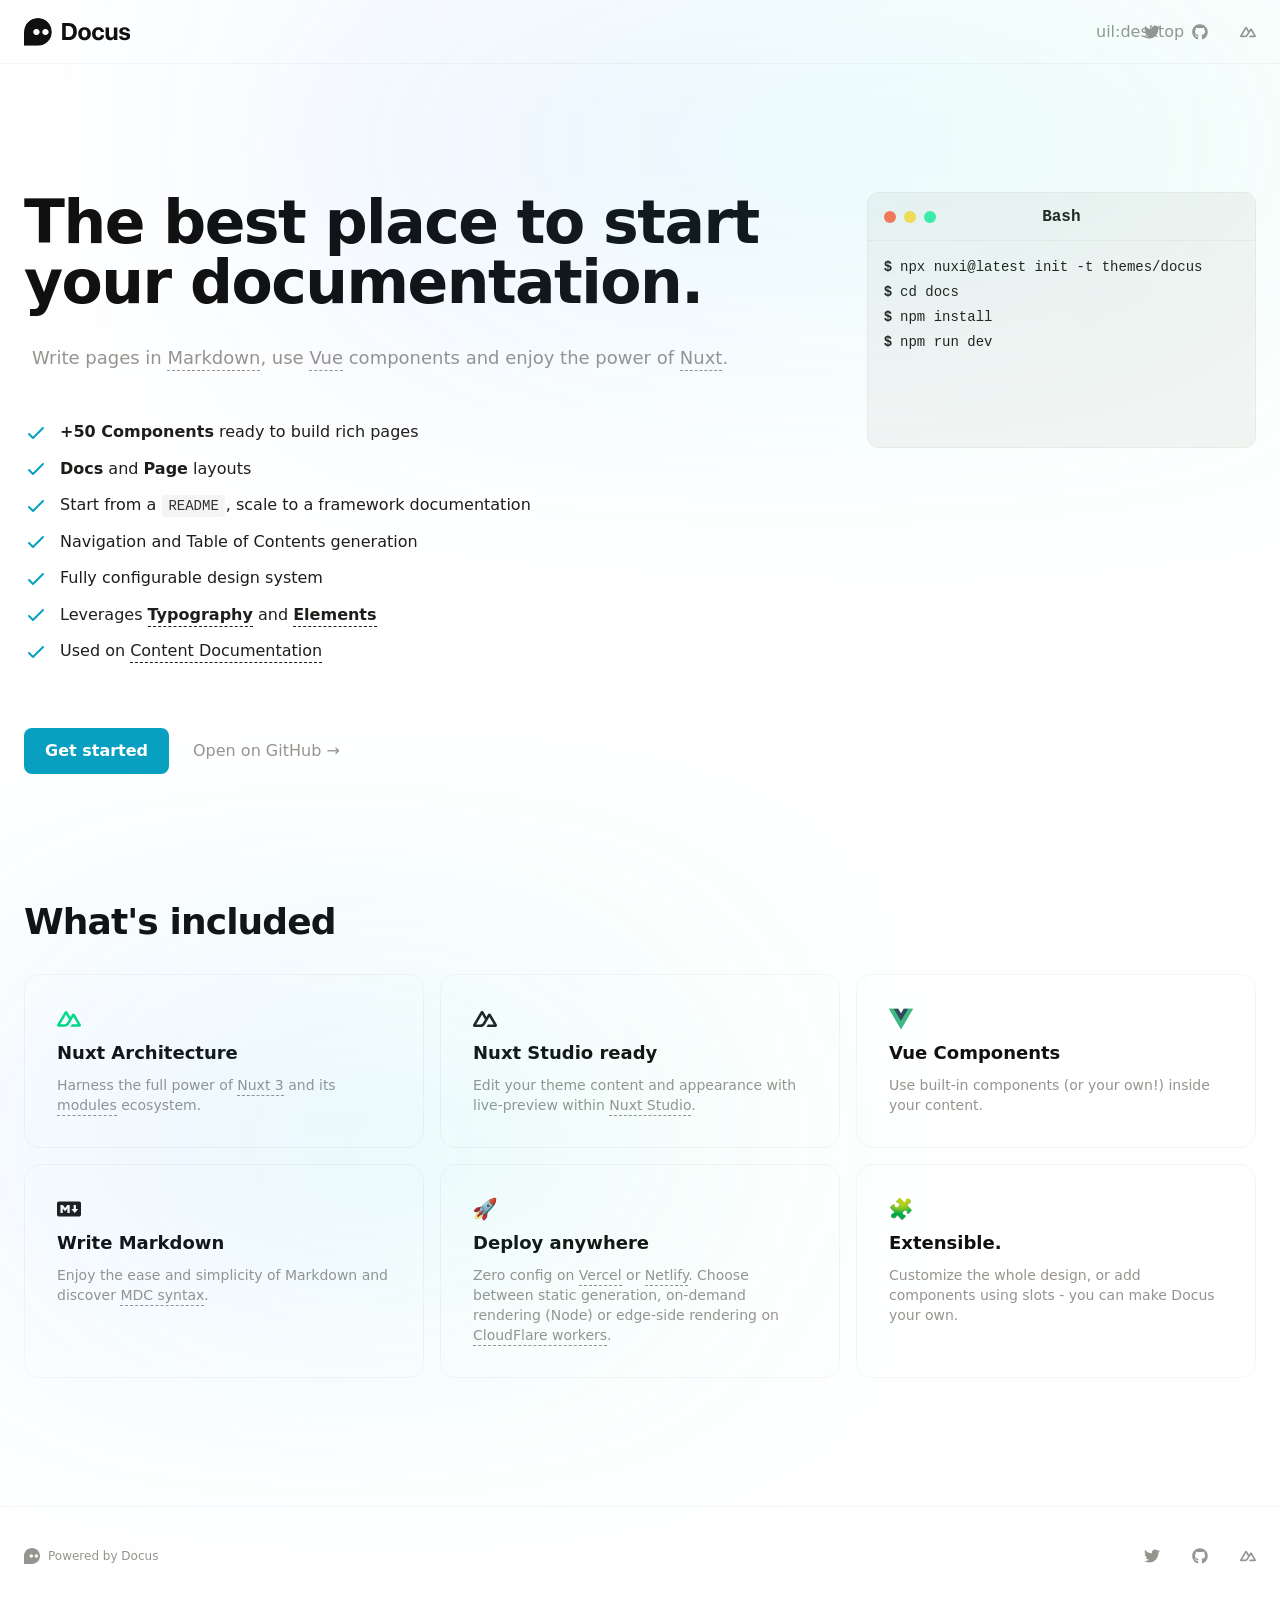
==== index.html @ dee1733e "Deploying to gh-pages from @ tufinhon/nuxt-studio-docus@5e6394d1edc63d21777117f0c8c06a2893f57e61 🚀" ====
<!DOCTYPE html>
<html lang="en">
<head><meta charset="utf-8">
<title>Home · Docus</title>
<meta name="viewport" content="width=device-width, initial-scale=1">
<meta name="twitter:card" content="summary_large_image">
<meta name="description" content="The best place to start your documentation.">
<meta property="og:description" content="The best place to start your documentation.">
<meta property="og:image" content="https://user-images.githubusercontent.com/904724/185365452-87b7ca7b-6030-4813-a2db-5e65c785bf88.png">
<meta property="og:title" content="Home"><link rel="modulepreload" as="script" crossorigin href="/_nuxt/entry.eebf6123.js"><link rel="preload" as="style" href="/_nuxt/entry.2c69e5f7.css"><link rel="modulepreload" as="script" crossorigin href="/_nuxt/document-driven.07b8cab5.js"><link rel="modulepreload" as="script" crossorigin href="/_nuxt/DocumentDrivenEmpty.e1d1e39d.js"><link rel="modulepreload" as="script" crossorigin href="/_nuxt/ContentRenderer.a8854f2f.js"><link rel="modulepreload" as="script" crossorigin href="/_nuxt/ContentRendererMarkdown.45808987.js"><link rel="modulepreload" as="script" crossorigin href="/_nuxt/DocumentDrivenNotFound.54430a94.js"><link rel="preload" as="style" href="/_nuxt/DocumentDrivenNotFound.3b2b8c26.css"><link rel="modulepreload" as="script" crossorigin href="/_nuxt/ButtonLink.b9ae6260.js"><link rel="preload" as="style" href="/_nuxt/ButtonLink.f1bba381.css"><link rel="modulepreload" as="script" crossorigin href="/_nuxt/ContentSlot.a549e915.js"><link rel="modulepreload" as="script" crossorigin href="/_nuxt/IconDocus.ba9c278c.js"><link rel="modulepreload" as="script" crossorigin href="/_nuxt/page.2fafb5b4.js"><link rel="preload" as="style" href="/_nuxt/page.8aba30cd.css"><link rel="modulepreload" as="script" crossorigin href="/_nuxt/Ellipsis.e97b3f8f.js"><link rel="preload" as="style" href="/_nuxt/Ellipsis.ace1992a.css"><link rel="modulepreload" as="script" crossorigin href="/_nuxt/BlockHero.700a8ea9.js"><link rel="preload" as="style" href="/_nuxt/BlockHero.159952b0.css"><link rel="modulepreload" as="script" crossorigin href="/_nuxt/Terminal.f189aff8.js"><link rel="preload" as="style" href="/_nuxt/Terminal.8381714d.css"><link rel="modulepreload" as="script" crossorigin href="/_nuxt/index.fc93bd74.js"><link rel="modulepreload" as="script" crossorigin href="/_nuxt/VideoPlayer.fd8400c2.js"><link rel="preload" as="style" href="/_nuxt/VideoPlayer.f1611332.css"><link rel="modulepreload" as="script" crossorigin href="/_nuxt/NuxtImg.vue.853712c5.js"><link rel="modulepreload" as="script" crossorigin href="/_nuxt/ProseA.c6a0e0bd.js"><link rel="preload" as="style" href="/_nuxt/ProseA.baee409d.css"><link rel="modulepreload" as="script" crossorigin href="/_nuxt/List.246f6336.js"><link rel="preload" as="style" href="/_nuxt/List.ac643c40.css"><link rel="modulepreload" as="script" crossorigin href="/_nuxt/ProseStrong.5c97a5a8.js"><link rel="preload" as="style" href="/_nuxt/ProseStrong.b01d4b3b.css"><link rel="modulepreload" as="script" crossorigin href="/_nuxt/ProseCodeInline.2d84c321.js"><link rel="preload" as="style" href="/_nuxt/ProseCodeInline.873c7ac7.css"><link rel="modulepreload" as="script" crossorigin href="/_nuxt/CardGrid.7f3e7fae.js"><link rel="preload" as="style" href="/_nuxt/CardGrid.0dc99038.css"><link rel="modulepreload" as="script" crossorigin href="/_nuxt/Card.a90c82ab.js"><link rel="preload" as="style" href="/_nuxt/Card.6d4d1e95.css"><link rel="modulepreload" as="script" crossorigin href="/_nuxt/IconNuxtStudio.8e293426.js"><link rel="preload" as="style" href="/_nuxt/IconNuxtStudio.18603c63.css"><link rel="prefetch" as="style" href="/_nuxt/DocsPageLayout.14474a66.css"><link rel="prefetch" as="style" href="/_nuxt/DocsAside.3da749df.css"><link rel="prefetch" as="style" href="/_nuxt/Alert.dcca94b5.css"><link rel="prefetch" as="style" href="/_nuxt/DocsPageBottom.d9748ddb.css"><link rel="prefetch" as="style" href="/_nuxt/DocsPrevNext.09a503e6.css"><link rel="prefetch" as="style" href="/_nuxt/DocsToc.da8149e0.css"><link rel="prefetch" as="style" href="/_nuxt/DocsTocLinks.bba25586.css"><link rel="prefetch" as="script" crossorigin href="/_nuxt/default.f19a2c00.js"><link rel="prefetch" as="script" crossorigin href="/_nuxt/DocsPageLayout.defa6c20.js"><link rel="prefetch" as="script" crossorigin href="/_nuxt/DocsAside.308dc503.js"><link rel="prefetch" as="script" crossorigin href="/_nuxt/Alert.1ce52bbd.js"><link rel="prefetch" as="script" crossorigin href="/_nuxt/DocsPageBottom.3e0d2c9e.js"><link rel="prefetch" as="script" crossorigin href="/_nuxt/EditOnLink.vue.a60c8f48.js"><link rel="prefetch" as="script" crossorigin href="/_nuxt/DocsPrevNext.0969298b.js"><link rel="prefetch" as="script" crossorigin href="/_nuxt/DocsToc.c01f68dc.js"><link rel="prefetch" as="script" crossorigin href="/_nuxt/DocsTocLinks.9436e246.js"><link rel="prefetch" as="script" crossorigin href="/_nuxt/client-db.ed78eb3b.js"><link rel="prefetch" as="script" crossorigin href="/_nuxt/debug.95874a92.js"><link rel="prefetch" as="style" href="/_nuxt/useStudio.a92b5f33.css"><link rel="prefetch" as="script" crossorigin href="/_nuxt/useStudio.3cc79743.js"><link rel="prefetch" as="script" crossorigin href="/_nuxt/asyncData.ee8e366a.js"><link rel="prefetch" as="style" href="/_nuxt/error-404.47a83e66.css"><link rel="prefetch" as="script" crossorigin href="/_nuxt/error-404.986877b3.js"><link rel="prefetch" as="style" href="/_nuxt/error-500.534ab3f3.css"><link rel="prefetch" as="script" crossorigin href="/_nuxt/error-500.d595f91d.js"><style id="pinceau-theme">@media { :root {--pinceau-mq: initial; --docus-loadingBar-gradientColorStop3: #0047e1;--docus-loadingBar-gradientColorStop2: #34cdfe;--docus-loadingBar-gradientColorStop1: #00dc82;--docus-loadingBar-height: 3px;--docus-readableLine: 78ch;--docus-footer-height: 145px;--docus-header-height: 64px;--prose-code-inline-padding: 0.2rem 0.375rem 0.2rem 0.375rem;--prose-code-block-backdropFilter: contrast(1);--prose-code-block-border-style: solid;--prose-code-block-border-width: 1px;--prose-tbody-tr-borderBottom-style: dashed;--prose-tbody-tr-borderBottom-width: 1px;--prose-th-textAlign: inherit;--prose-thead-borderBottom-style: solid;--prose-thead-borderBottom-width: 1px;--prose-thead-border-style: solid;--prose-thead-border-width: 0px;--prose-table-textAlign: start;--prose-hr-width: 1px;--prose-hr-style: solid;--prose-li-listStylePosition: outside;--prose-ol-li-markerColor: currentColor;--prose-ol-paddingInlineStart: 21px;--prose-ol-listStyleType: decimal;--prose-ul-li-markerColor: currentColor;--prose-ul-paddingInlineStart: 21px;--prose-ul-listStyleType: disc;--prose-blockquote-border-style: solid;--prose-blockquote-border-width: 4px;--prose-blockquote-quotes: '201C' '201D' '2018' '2019';--prose-blockquote-paddingInlineStart: 24px;--prose-a-code-color-hover: currentColor;--prose-a-code-color-static: currentColor;--prose-a-hasCode-borderBottom: none;--prose-a-border-distance: 2px;--prose-a-border-color-hover: currentColor;--prose-a-border-color-static: currentColor;--prose-a-border-style-hover: solid;--prose-a-border-style-static: dashed;--prose-a-border-width: 1px;--prose-a-color-static: inherit;--prose-a-textDecoration: none;--prose-h6-margin: 3rem 0 2rem;--prose-h5-margin: 3rem 0 2rem;--prose-h4-margin: 3rem 0 2rem;--prose-h3-margin: 3rem 0 2rem;--prose-h2-margin: 3rem 0 2rem;--prose-h1-margin: 0 0 2rem;--typography-lead-loose: 2;--typography-lead-relaxed: 1.625;--typography-lead-normal: 1.5;--typography-lead-snug: 1.375;--typography-lead-tight: 1.25;--typography-lead-none: 1;--typography-lead-10: 2.5rem;--typography-lead-9: 2.25rem;--typography-lead-8: 2rem;--typography-lead-7: 1.75rem;--typography-lead-6: 1.5rem;--typography-lead-5: 1.25rem;--typography-lead-4: 1rem;--typography-lead-3: .75rem;--typography-lead-2: .5rem;--typography-lead-1: .025rem;--typography-fontWeight-black: 900;--typography-fontWeight-extrabold: 800;--typography-fontWeight-bold: 700;--typography-fontWeight-semibold: 600;--typography-fontWeight-medium: 500;--typography-fontWeight-normal: 400;--typography-fontWeight-light: 300;--typography-fontWeight-extralight: 200;--typography-fontWeight-thin: 100;--typography-fontSize-9xl: 128px;--typography-fontSize-8xl: 96px;--typography-fontSize-7xl: 72px;--typography-fontSize-6xl: 60px;--typography-fontSize-5xl: 48px;--typography-fontSize-4xl: 36px;--typography-fontSize-3xl: 30px;--typography-fontSize-2xl: 24px;--typography-fontSize-xl: 20px;--typography-fontSize-lg: 18px;--typography-fontSize-base: 16px;--typography-fontSize-sm: 14px;--typography-fontSize-xs: 12px;--typography-letterSpacing-wide: 0.025em;--typography-letterSpacing-tight: -0.025em;--typography-verticalMargin-base: 24px;--typography-verticalMargin-sm: 16px;--elements-border-secondary-hover: [object Object];--elements-backdrop-background: #fffc;--elements-backdrop-filter: saturate(200%) blur(20px);--elements-container-maxWidth: 80rem;--lead-loose: 2;--lead-relaxed: 1.625;--lead-normal: 1.5;--lead-snug: 1.375;--lead-tight: 1.25;--lead-none: 1;--lead-10: 2.5rem;--lead-9: 2.25rem;--lead-8: 2rem;--lead-7: 1.75rem;--lead-6: 1.5rem;--lead-5: 1.25rem;--lead-4: 1rem;--lead-3: .75rem;--lead-2: .5rem;--lead-1: .025rem;--letterSpacing-widest: 0.1em;--letterSpacing-wider: 0.05em;--letterSpacing-wide: 0.025em;--letterSpacing-normal: 0em;--letterSpacing-tight: -0.025em;--letterSpacing-tighter: -0.05em;--fontSize-9xl: 8rem;--fontSize-8xl: 6rem;--fontSize-7xl: 4.5rem;--fontSize-6xl: 3.75rem;--fontSize-5xl: 3rem;--fontSize-4xl: 2.25rem;--fontSize-3xl: 1.875rem;--fontSize-2xl: 1.5rem;--fontSize-xl: 1.25rem;--fontSize-lg: 1.125rem;--fontSize-base: 1rem;--fontSize-sm: 0.875rem;--fontSize-xs: 0.75rem;--fontWeight-black: 900;--fontWeight-extrabold: 800;--fontWeight-bold: 700;--fontWeight-semibold: 600;--fontWeight-medium: 500;--fontWeight-normal: 400;--fontWeight-light: 300;--fontWeight-extralight: 200;--fontWeight-thin: 100;--font-mono: ui-monospace, SFMono-Regular, Menlo, Monaco, Consolas, Liberation Mono, Courier New, monospace;--font-serif: ui-serif, Georgia, Cambria, Times New Roman, Times, serif;--font-sans: ui-sans-serif, system-ui, -apple-system, BlinkMacSystemFont, Segoe UI, Roboto, Helvetica Neue, Arial, Noto Sans, sans-serif, Apple Color Emoji, Segoe UI Emoji, Segoe UI Symbol, Noto Color Emoji;--opacity-total: 1;--opacity-high: 0.8;--opacity-medium: 0.5;--opacity-soft: 0.3;--opacity-light: 0.15;--opacity-bright: 0.1;--opacity-noOpacity: 0;--borderWidth-lg: 3px;--borderWidth-md: 2px;--borderWidth-sm: 1px;--borderWidth-noBorder: 0;--space-rem-875: 0.875rem;--space-rem-625: 0.625rem;--space-rem-375: 0.375rem;--space-rem-125: 0.125rem;--space-px: 1px;--space-128: 32rem;--space-96: 24rem;--space-80: 20rem;--space-72: 18rem;--space-64: 16rem;--space-60: 15rem;--space-56: 14rem;--space-52: 13rem;--space-48: 12rem;--space-44: 11rem;--space-40: 10rem;--space-36: 9rem;--space-32: 8rem;--space-28: 7rem;--space-24: 6rem;--space-20: 5rem;--space-16: 4rem;--space-14: 3.5rem;--space-12: 3rem;--space-11: 2.75rem;--space-10: 2.5rem;--space-9: 2.25rem;--space-8: 2rem;--space-7: 1.75rem;--space-6: 1.5rem;--space-5: 1.25rem;--space-4: 1rem;--space-3: 0.75rem;--space-2: 0.5rem;--space-1: 0.25rem;--space-0: 0px;--size-full: 100%;--size-7xl: 80rem;--size-6xl: 72rem;--size-5xl: 64rem;--size-4xl: 56rem;--size-3xl: 48rem;--size-2xl: 42rem;--size-xl: 36rem;--size-lg: 32rem;--size-md: 28rem;--size-sm: 24rem;--size-xs: 20rem;--size-200: 200px;--size-104: 104px;--size-80: 80px;--size-64: 64px;--size-56: 56px;--size-48: 48px;--size-40: 40px;--size-32: 32px;--size-24: 24px;--size-20: 20px;--size-16: 16px;--size-12: 12px;--size-8: 8px;--size-6: 6px;--size-4: 4px;--size-2: 2px;--size-0: 0px;--radii-full: 9999px;--radii-3xl: 1.75rem;--radii-2xl: 1.5rem;--radii-xl: 1rem;--radii-lg: 0.75rem;--radii-md: 0.5rem;--radii-sm: 0.375rem;--radii-xs: 0.25rem;--radii-2xs: 0.125rem;--radii-none: 0px;--shadow-none: 0px 0px 0px 0px transparent;--height-screen: 100vh;--width-screen: 100vw;--color-primary-900: #001A1F;--color-primary-800: #00232B;--color-primary-700: #024757;--color-primary-600: #09A0C1;--color-primary-500: #1AD6FF;--color-primary-400: #55E1FF;--color-primary-300: #82E3FF;--color-primary-200: #C5F2FF;--color-primary-100: #DCF7FF;--color-primary-50: #F1FCFF;--color-ruby-900: #380011;--color-ruby-800: #700021;--color-ruby-700: #a90032;--color-ruby-600: #e10043;--color-ruby-500: #ff1a5e;--color-ruby-400: #ff4079;--color-ruby-300: #ff6694;--color-ruby-200: #ff8dae;--color-ruby-100: #ffb3c9;--color-ruby-50: #ffd9e4;--color-pink-900: #380025;--color-pink-800: #70004b;--color-pink-700: #a90070;--color-pink-600: #e10095;--color-pink-500: #ff1ab2;--color-pink-400: #ff40bf;--color-pink-300: #ff66cc;--color-pink-200: #ff8dd8;--color-pink-100: #ffb3e5;--color-pink-50: #ffd9f2;--color-purple-900: #190038;--color-purple-800: #330070;--color-purple-700: #4c00a9;--color-purple-600: #6500e1;--color-purple-500: #811aff;--color-purple-400: #9640ff;--color-purple-300: #ab66ff;--color-purple-200: #c08dff;--color-purple-100: #d5b3ff;--color-purple-50: #ead9ff;--color-royalblue-900: #0b0531;--color-royalblue-800: #160a62;--color-royalblue-700: #211093;--color-royalblue-600: #2c15c4;--color-royalblue-500: #4127e8;--color-royalblue-400: #614bec;--color-royalblue-300: #806ff0;--color-royalblue-200: #a093f3;--color-royalblue-100: #c0b7f7;--color-royalblue-50: #dfdbfb;--color-indigoblue-900: #001238;--color-indigoblue-800: #002370;--color-indigoblue-700: #0035a9;--color-indigoblue-600: #0047e1;--color-indigoblue-500: #1a62ff;--color-indigoblue-400: #407cff;--color-indigoblue-300: #6696ff;--color-indigoblue-200: #8db0ff;--color-indigoblue-100: #b3cbff;--color-indigoblue-50: #d9e5ff;--color-blue-900: #00131D;--color-blue-800: #002235;--color-blue-700: #014267;--color-blue-600: #0069A6;--color-blue-500: #1AADFF;--color-blue-400: #64C7FF;--color-blue-300: #A1DDFF;--color-blue-200: #C6EAFF;--color-blue-100: #DFF3FF;--color-blue-50: #F2FAFF;--color-lightblue-900: #002e38;--color-lightblue-800: #005c70;--color-lightblue-700: #008aa9;--color-lightblue-600: #00b9e1;--color-lightblue-500: #1ad6ff;--color-lightblue-400: #40ddff;--color-lightblue-300: #66e4ff;--color-lightblue-200: #8deaff;--color-lightblue-100: #b3f1ff;--color-lightblue-50: #d9f8ff;--color-teal-900: #062a28;--color-teal-800: #0b544f;--color-teal-700: #117d77;--color-teal-600: #16a79e;--color-teal-500: #1cd1c6;--color-teal-400: #36e4da;--color-teal-300: #5fe9e1;--color-teal-200: #87efe9;--color-teal-100: #aff4f0;--color-teal-50: #d7faf8;--color-pear-900: #2a2b09;--color-pear-800: #545512;--color-pear-700: #7e801b;--color-pear-600: #a8aa24;--color-pear-500: #d0d32f;--color-pear-400: #d8da52;--color-pear-300: #e0e274;--color-pear-200: #e8e997;--color-pear-100: #eff0ba;--color-pear-50: #f7f8dc;--color-red-900: #1C0301;--color-red-800: #340A01;--color-red-700: #701704;--color-red-600: #BB2402;--color-red-500: #FF3B10;--color-red-400: #FF7353;--color-red-300: #FFA692;--color-red-200: #FFDED7;--color-red-100: #FFF3F0;--color-red-50: #FFF9F8;--color-orange-900: #381800;--color-orange-800: #702f00;--color-orange-700: #a94700;--color-orange-600: #e15e00;--color-orange-500: #ff7a1a;--color-orange-400: #ff9040;--color-orange-300: #ffa666;--color-orange-200: #ffbd8d;--color-orange-100: #ffd3b3;--color-orange-50: #ffe9d9;--color-yellow-900: #1B1500;--color-yellow-800: #292100;--color-yellow-700: #614E02;--color-yellow-600: #CBA408;--color-yellow-500: #FBCA05;--color-yellow-400: #FFDC4E;--color-yellow-300: #FFE372;--color-yellow-200: #FFF0B1;--color-yellow-100: #FFF6D3;--color-yellow-50: #FFFCEE;--color-green-900: #00190F;--color-green-800: #002817;--color-green-700: #006037;--color-green-600: #00B467;--color-green-500: #0DD885;--color-green-400: #3CEEA5;--color-green-300: #86FBCB;--color-green-200: #C3FFE6;--color-green-100: #DEFFF1;--color-green-50: #ECFFF7;--color-gray-900: #121110;--color-gray-800: #201E1B;--color-gray-700: #36332E;--color-gray-600: #67635D;--color-gray-500: #97948F;--color-gray-400: #ADA9A4;--color-gray-300: #DBD9D3;--color-gray-200: #ECEBE8;--color-gray-100: #F6F5F4;--color-gray-50: #FBFBFB;--color-black: #0B0A0A;--color-white: #ffffff;--media-portrait: only screen and (orientation: portrait);--media-landscape: only screen and (orientation: landscape);--media-rm: (prefers-reduced-motion: reduce);--media-2xl: (min-width: 1536px);--media-xl: (min-width: 1280px);--media-lg: (min-width: 1024px);--media-md: (min-width: 768px);--media-sm: (min-width: 640px);--media-xs: (min-width: 475px);--docus-footer-padding: var(--space-4) 0;--docus-header-title-color-hover: var(--color-primary-500);--docus-header-title-color-static: var(--color-gray-900);--docus-header-title-fontWeight: var(--fontWeight-bold);--docus-header-title-fontSize: var(--fontSize-2xl);--docus-header-logo-height: var(--space-6);--docus-body-fontFamily: var(--font-sans);--docus-body-color: var(--color-gray-800);--docus-body-backgroundColor: var(--color-white);--prose-code-inline-fontWeight: var(--typography-fontWeight-normal);--prose-code-inline-fontSize: var(--typography-fontSize-sm);--prose-code-inline-borderRadius: var(--radii-xs);--prose-code-block-pre-padding: var(--typography-verticalMargin-sm);--prose-code-block-margin: var(--typography-verticalMargin-base) 0;--prose-code-block-fontSize: var(--typography-fontSize-sm);--prose-tbody-code-inline-fontSize: var(--typography-fontSize-sm);--prose-tbody-td-padding: var(--typography-verticalMargin-sm);--prose-th-fontWeight: var(--typography-fontWeight-semibold);--prose-th-padding: 0 var(--typography-verticalMargin-sm) var(--typography-verticalMargin-sm) var(--typography-verticalMargin-sm);--prose-table-lineHeight: var(--typography-lead-6);--prose-table-fontSize: var(--typography-fontSize-sm);--prose-table-margin: var(--typography-verticalMargin-base) 0;--prose-hr-margin: var(--typography-verticalMargin-base) 0;--prose-li-margin: var(--typography-verticalMargin-sm) 0;--prose-ol-margin: var(--typography-verticalMargin-base) 0;--prose-ul-margin: var(--typography-verticalMargin-base) 0;--prose-blockquote-margin: var(--typography-verticalMargin-base) 0;--prose-a-code-border-style: var(--prose-a-border-style-static);--prose-a-code-border-width: var(--prose-a-border-width);--prose-a-fontWeight: var(--typography-fontWeight-medium);--prose-img-margin: var(--typography-verticalMargin-base) 0;--prose-strong-fontWeight: var(--typography-fontWeight-semibold);--prose-h6-iconSize: var(--typography-fontSize-base);--prose-h6-fontWeight: var(--typography-fontWeight-semibold);--prose-h6-lineHeight: var(--typography-lead-normal);--prose-h6-fontSize: var(--typography-fontSize-lg);--prose-h5-iconSize: var(--typography-fontSize-lg);--prose-h5-fontWeight: var(--typography-fontWeight-semibold);--prose-h5-lineHeight: var(--typography-lead-snug);--prose-h5-fontSize: var(--typography-fontSize-xl);--prose-h4-iconSize: var(--typography-fontSize-lg);--prose-h4-letterSpacing: var(--typography-letterSpacing-tight);--prose-h4-fontWeight: var(--typography-fontWeight-semibold);--prose-h4-lineHeight: var(--typography-lead-snug);--prose-h4-fontSize: var(--typography-fontSize-2xl);--prose-h3-iconSize: var(--typography-fontSize-xl);--prose-h3-letterSpacing: var(--typography-letterSpacing-tight);--prose-h3-fontWeight: var(--typography-fontWeight-semibold);--prose-h3-lineHeight: var(--typography-lead-snug);--prose-h3-fontSize: var(--typography-fontSize-3xl);--prose-h2-iconSize: var(--typography-fontSize-2xl);--prose-h2-letterSpacing: var(--typography-letterSpacing-tight);--prose-h2-fontWeight: var(--typography-fontWeight-semibold);--prose-h2-lineHeight: var(--typography-lead-tight);--prose-h2-fontSize: var(--typography-fontSize-4xl);--prose-h1-iconSize: var(--typography-fontSize-3xl);--prose-h1-letterSpacing: var(--typography-letterSpacing-tight);--prose-h1-fontWeight: var(--typography-fontWeight-bold);--prose-h1-lineHeight: var(--typography-lead-tight);--prose-h1-fontSize: var(--typography-fontSize-5xl);--prose-p-br-margin: var(--typography-verticalMargin-base) 0 0 0;--prose-p-margin: var(--typography-verticalMargin-base) 0;--prose-p-lineHeight: var(--typography-lead-normal);--prose-p-fontSize: var(--typography-fontSize-base);--typography-color-secondary-900: var(--color-gray-900);--typography-color-secondary-800: var(--color-gray-800);--typography-color-secondary-700: var(--color-gray-700);--typography-color-secondary-600: var(--color-gray-600);--typography-color-secondary-500: var(--color-gray-500);--typography-color-secondary-400: var(--color-gray-400);--typography-color-secondary-300: var(--color-gray-300);--typography-color-secondary-200: var(--color-gray-200);--typography-color-secondary-100: var(--color-gray-100);--typography-color-secondary-50: var(--color-gray-50);--typography-color-primary-900: var(--color-primary-900);--typography-color-primary-800: var(--color-primary-800);--typography-color-primary-700: var(--color-primary-700);--typography-color-primary-600: var(--color-primary-600);--typography-color-primary-500: var(--color-primary-500);--typography-color-primary-400: var(--color-primary-400);--typography-color-primary-300: var(--color-primary-300);--typography-color-primary-200: var(--color-primary-200);--typography-color-primary-100: var(--color-primary-100);--typography-color-primary-50: var(--color-primary-50);--typography-font-code: var(--font-mono);--typography-font-body: var(--font-sans);--typography-font-display: var(--font-sans);--typography-body-backgroundColor: var(--color-white);--typography-body-color: var(--color-black);--elements-state-danger-borderColor-secondary: var(--color-red-200);--elements-state-danger-borderColor-primary: var(--color-red-100);--elements-state-danger-backgroundColor-secondary: var(--color-red-100);--elements-state-danger-backgroundColor-primary: var(--color-red-50);--elements-state-danger-color-secondary: var(--color-red-600);--elements-state-danger-color-primary: var(--color-red-500);--elements-state-warning-borderColor-secondary: var(--color-yellow-200);--elements-state-warning-borderColor-primary: var(--color-yellow-100);--elements-state-warning-backgroundColor-secondary: var(--color-yellow-100);--elements-state-warning-backgroundColor-primary: var(--color-yellow-50);--elements-state-warning-color-secondary: var(--color-yellow-700);--elements-state-warning-color-primary: var(--color-yellow-600);--elements-state-success-borderColor-secondary: var(--color-green-200);--elements-state-success-borderColor-primary: var(--color-green-100);--elements-state-success-backgroundColor-secondary: var(--color-green-100);--elements-state-success-backgroundColor-primary: var(--color-green-50);--elements-state-success-color-secondary: var(--color-green-600);--elements-state-success-color-primary: var(--color-green-500);--elements-state-info-borderColor-secondary: var(--color-blue-200);--elements-state-info-borderColor-primary: var(--color-blue-100);--elements-state-info-backgroundColor-secondary: var(--color-blue-100);--elements-state-info-backgroundColor-primary: var(--color-blue-50);--elements-state-info-color-secondary: var(--color-blue-600);--elements-state-info-color-primary: var(--color-blue-500);--elements-state-primary-borderColor-secondary: var(--color-primary-200);--elements-state-primary-borderColor-primary: var(--color-primary-100);--elements-state-primary-backgroundColor-secondary: var(--color-primary-100);--elements-state-primary-backgroundColor-primary: var(--color-primary-50);--elements-state-primary-color-secondary: var(--color-primary-700);--elements-state-primary-color-primary: var(--color-primary-600);--elements-surface-secondary-backgroundColor: var(--color-gray-200);--elements-surface-primary-backgroundColor: var(--color-gray-100);--elements-surface-background-base: var(--color-gray-100);--elements-border-secondary-static: var(--color-gray-200);--elements-border-primary-hover: var(--color-gray-200);--elements-border-primary-static: var(--color-gray-100);--elements-container-padding-md: var(--space-6);--elements-container-padding-sm: var(--space-6);--elements-container-padding-xs: var(--space-4);--elements-container-padding-mobile: var(--space-4);--elements-text-secondary-color-hover: var(--color-gray-700);--elements-text-secondary-color-static: var(--color-gray-500);--elements-text-primary-color-static: var(--color-gray-900);--text-6xl-lineHeight: var(--lead-none);--text-6xl-fontSize: var(--fontSize-6xl);--text-5xl-lineHeight: var(--lead-none);--text-5xl-fontSize: var(--fontSize-5xl);--text-4xl-lineHeight: var(--lead-10);--text-4xl-fontSize: var(--fontSize-4xl);--text-3xl-lineHeight: var(--lead-9);--text-3xl-fontSize: var(--fontSize-3xl);--text-2xl-lineHeight: var(--lead-8);--text-2xl-fontSize: var(--fontSize-2xl);--text-xl-lineHeight: var(--lead-7);--text-xl-fontSize: var(--fontSize-xl);--text-lg-lineHeight: var(--lead-7);--text-lg-fontSize: var(--fontSize-lg);--text-base-lineHeight: var(--lead-6);--text-base-fontSize: var(--fontSize-base);--text-sm-lineHeight: var(--lead-5);--text-sm-fontSize: var(--fontSize-sm);--text-xs-lineHeight: var(--lead-4);--text-xs-fontSize: var(--fontSize-xs);--color-shadow: var(--color-gray-400);--color-secondary-900: var(--color-gray-900);--color-secondary-800: var(--color-gray-800);--color-secondary-700: var(--color-gray-700);--color-secondary-600: var(--color-gray-600);--color-secondary-500: var(--color-gray-500);--color-secondary-400: var(--color-gray-400);--color-secondary-300: var(--color-gray-300);--color-secondary-200: var(--color-gray-200);--color-secondary-100: var(--color-gray-100);--color-secondary-50: var(--color-gray-50);--prose-code-inline-backgroundColor: var(--typography-color-secondary-100);--prose-code-inline-color: var(--typography-color-secondary-700);--prose-code-block-backgroundColor: var(--typography-color-secondary-100);--prose-code-block-color: var(--typography-color-secondary-700);--prose-code-block-border-color: var(--typography-color-secondary-200);--prose-tbody-tr-borderBottom-color: var(--typography-color-secondary-200);--prose-th-color: var(--typography-color-secondary-600);--prose-thead-borderBottom-color: var(--typography-color-secondary-200);--prose-thead-border-color: var(--typography-color-secondary-300);--prose-hr-color: var(--typography-color-secondary-200);--prose-blockquote-border-color: var(--typography-color-secondary-200);--prose-blockquote-color: var(--typography-color-secondary-500);--prose-a-code-background-hover: var(--typography-color-primary-50);--prose-a-code-border-color-hover: var(--typography-color-primary-500);--prose-a-code-border-color-static: var(--typography-color-secondary-400);--prose-a-color-hover: var(--typography-color-primary-500);--shadow-2xl: 0px 25px 50px -12px var(--color-shadow);--shadow-xl: 0px 20px 25px -5px var(--color-shadow), 0px 8px 10px -6px var(--color-shadow);--shadow-lg: 0px 10px 15px -3px var(--color-shadow), 0px 4px 6px -4px var(--color-shadow);--shadow-md: 0px 4px 6px -1px var(--color-shadow), 0px 2px 4px -2px var(--color-shadow);--shadow-sm: 0px 1px 3px 0px var(--color-shadow), 0px 1px 2px -1px var(--color-shadow);--shadow-xs: 0px 1px 2px 0px var(--color-shadow); } }@media { :root.dark {--pinceau-mq: dark; --prose-code-block-backdropFilter: contrast(1);--prose-ol-li-markerColor: currentColor;--prose-ul-li-markerColor: currentColor;--prose-a-code-color-hover: currentColor;--prose-a-code-color-static: currentColor;--prose-a-border-color-hover: currentColor;--prose-a-border-color-static: currentColor;--prose-a-color-static: inherit;--elements-backdrop-background: #0c0d0ccc;--docus-header-title-color-static: var(--color-gray-100);--docus-body-color: var(--color-gray-200);--docus-body-backgroundColor: var(--color-black);--typography-body-backgroundColor: var(--color-black);--typography-body-color: var(--color-white);--elements-state-danger-borderColor-secondary: var(--color-red-700);--elements-state-danger-borderColor-primary: var(--color-red-800);--elements-state-danger-backgroundColor-secondary: var(--color-red-800);--elements-state-danger-backgroundColor-primary: var(--color-red-900);--elements-state-danger-color-secondary: var(--color-red-200);--elements-state-danger-color-primary: var(--color-red-300);--elements-state-warning-borderColor-secondary: var(--color-yellow-700);--elements-state-warning-borderColor-primary: var(--color-yellow-800);--elements-state-warning-backgroundColor-secondary: var(--color-yellow-800);--elements-state-warning-backgroundColor-primary: var(--color-yellow-900);--elements-state-warning-color-secondary: var(--color-yellow-200);--elements-state-warning-color-primary: var(--color-yellow-400);--elements-state-success-borderColor-secondary: var(--color-green-700);--elements-state-success-borderColor-primary: var(--color-green-800);--elements-state-success-backgroundColor-secondary: var(--color-green-800);--elements-state-success-backgroundColor-primary: var(--color-green-900);--elements-state-success-color-secondary: var(--color-green-200);--elements-state-success-color-primary: var(--color-green-400);--elements-state-info-borderColor-secondary: var(--color-blue-700);--elements-state-info-borderColor-primary: var(--color-blue-800);--elements-state-info-backgroundColor-secondary: var(--color-blue-800);--elements-state-info-backgroundColor-primary: var(--color-blue-900);--elements-state-info-color-secondary: var(--color-blue-200);--elements-state-info-color-primary: var(--color-blue-400);--elements-state-primary-borderColor-secondary: var(--color-primary-700);--elements-state-primary-borderColor-primary: var(--color-primary-800);--elements-state-primary-backgroundColor-secondary: var(--color-primary-800);--elements-state-primary-backgroundColor-primary: var(--color-primary-900);--elements-state-primary-color-secondary: var(--color-primary-200);--elements-state-primary-color-primary: var(--color-primary-400);--elements-surface-secondary-backgroundColor: var(--color-gray-800);--elements-surface-primary-backgroundColor: var(--color-gray-900);--elements-surface-background-base: var(--color-gray-900);--elements-border-secondary-static: var(--color-gray-800);--elements-border-primary-hover: var(--color-gray-800);--elements-border-primary-static: var(--color-gray-900);--elements-text-secondary-color-hover: var(--color-gray-200);--elements-text-secondary-color-static: var(--color-gray-400);--elements-text-primary-color-static: var(--color-gray-50);--color-shadow: var(--color-gray-800);--prose-code-inline-backgroundColor: var(--typography-color-secondary-800);--prose-code-inline-color: var(--typography-color-secondary-200);--prose-code-block-backgroundColor: var(--typography-color-secondary-900);--prose-code-block-color: var(--typography-color-secondary-200);--prose-code-block-border-color: var(--typography-color-secondary-800);--prose-tbody-tr-borderBottom-color: var(--typography-color-secondary-800);--prose-th-color: var(--typography-color-secondary-400);--prose-thead-borderBottom-color: var(--typography-color-secondary-800);--prose-thead-border-color: var(--typography-color-secondary-600);--prose-hr-color: var(--typography-color-secondary-800);--prose-blockquote-border-color: var(--typography-color-secondary-700);--prose-blockquote-color: var(--typography-color-secondary-400);--prose-a-code-background-hover: var(--typography-color-primary-900);--prose-a-code-border-color-hover: var(--typography-color-primary-600);--prose-a-code-border-color-static: var(--typography-color-secondary-600);--prose-a-color-hover: var(--typography-color-primary-400); } }@media (min-width: 640px) { :root {--pinceau-mq: sm; --docus-footer-height: 100px;--docus-header-logo-height: var(--space-7); } }</style><style id="pinceau-runtime-hydratable">@media{.phy[--]{--puid:qH2NQu-v;}.pv-ThQruq{padding-left:var(--elements-container-padding-mobile);padding-right:var(--elements-container-padding-mobile);}@media (min-width: 475px){.pv-ThQruq{padding-left:var(--elements-container-padding-xs);padding-right:var(--elements-container-padding-xs);}}@media (min-width: 640px){.pv-ThQruq{padding-left:var(--elements-container-padding-sm);padding-right:var(--elements-container-padding-sm);}}@media (min-width: 768px){.pv-ThQruq{padding-left:var(--elements-container-padding-md);padding-right:var(--elements-container-padding-md);}}} @media{.phy[--]{--puid:lCkalv-v;}.pv-Lagyxn{max-width:var(--elements-container-maxWidth);padding-left:var(--elements-container-padding-mobile);padding-right:var(--elements-container-padding-mobile);}@media (min-width: 475px){.pv-Lagyxn{padding-left:var(--elements-container-padding-xs);padding-right:var(--elements-container-padding-xs);}}@media (min-width: 640px){.pv-Lagyxn{padding-left:var(--elements-container-padding-sm);padding-right:var(--elements-container-padding-sm);}}@media (min-width: 768px){.pv-Lagyxn{padding-left:var(--elements-container-padding-md);padding-right:var(--elements-container-padding-md);}}} @media{.phy[--]{--puid:f5gOPS-c;}.pc-f5gOPS[data-v-06696db2]{---c-cn-top:0;---eih-inset-inline-start:auto;---if-b-inset-inline-end:0px;---ss-e-z-index:10;---wj8-max-width:75%;---t33-height:10rem;---jfd-filter:blur(150px);---y-uj-background:linear-gradient(97.62deg, rgba(0, 71, 225, 0.22) 2.27%, rgba(26, 214, 255, 0.22) 50.88%, rgba(0, 220, 130, 0.22) 98.48%);}} @media{.phy[--]{--puid:DJIH9l-c;}.pc-DJIH9l[data-v-614b3880]{---ym9-button-primary:var(--color-primary-600);---a23-button-secondary:var(--color-primary-500);}} @media{.phy[--]{--puid:DJIH9l-v;}.pv-CGSsN8{padding:var(--space-rem-625) var(--space-5);font-size:var(--text-base-fontSize);line-height:var(--text-base-lineHeight);}} @media{.phy[--]{--puid:ro0drL-c;}.pc-ro0drL[data-v-06696db2]{---c-cn-top:10rem;---eih-inset-inline-start:0px;---if-b-inset-inline-end:auto;---ss-e-z-index:10;---wj8-max-width:40rem;---t33-height:10rem;---jfd-filter:blur(140px);---y-uj-background:linear-gradient(97.62deg, rgba(0, 71, 225, 0.22) 2.27%, rgba(26, 214, 255, 0.22) 50.88%, rgba(0, 220, 130, 0.22) 98.48%);}} </style><link rel="stylesheet" href="/_nuxt/entry.2c69e5f7.css"><link rel="stylesheet" href="/_nuxt/DocumentDrivenNotFound.3b2b8c26.css"><link rel="stylesheet" href="/_nuxt/ButtonLink.f1bba381.css"><link rel="stylesheet" href="/_nuxt/page.8aba30cd.css"><link rel="stylesheet" href="/_nuxt/Ellipsis.ace1992a.css"><link rel="stylesheet" href="/_nuxt/BlockHero.159952b0.css"><link rel="stylesheet" href="/_nuxt/Terminal.8381714d.css"><link rel="stylesheet" href="/_nuxt/VideoPlayer.f1611332.css"><link rel="stylesheet" href="/_nuxt/ProseA.baee409d.css"><link rel="stylesheet" href="/_nuxt/List.ac643c40.css"><link rel="stylesheet" href="/_nuxt/ProseStrong.b01d4b3b.css"><link rel="stylesheet" href="/_nuxt/ProseCodeInline.873c7ac7.css"><link rel="stylesheet" href="/_nuxt/CardGrid.0dc99038.css"><link rel="stylesheet" href="/_nuxt/Card.6d4d1e95.css"><link rel="stylesheet" href="/_nuxt/IconNuxtStudio.18603c63.css"><script>"use strict";(()=>{const a=window,e=document.documentElement,m=["dark","light"],c=window.localStorage.getItem("nuxt-color-mode")||"system";let n=c==="system"?f():c;const l=e.getAttribute("data-color-mode-forced");l&&(n=l),i(n),a["__NUXT_COLOR_MODE__"]={preference:c,value:n,getColorScheme:f,addColorScheme:i,removeColorScheme:d};function i(o){const t=""+o+"",s="theme";e.classList?e.classList.add(t):e.className+=" "+t,s&&e.setAttribute("data-"+s,o)}function d(o){const t=""+o+"",s="theme";e.classList?e.classList.remove(t):e.className=e.className.replace(new RegExp(t,"g"),""),s&&e.removeAttribute("data-"+s)}function r(o){return a.matchMedia("(prefers-color-scheme"+o+")")}function f(){if(a.matchMedia&&r("").media!=="not all"){for(const o of m)if(r(":"+o).matches)return o}return"light"}})();
</script></head>
<body ><!----><!--teleport anchor--><div id="__nuxt"><div class="app-layout" data-v-b8abb6d6><div class="nuxt-progress" style="width:0%;opacity:0;background-size:Infinity% auto;" data-v-b8abb6d6></div><header class="has-dialog" data-v-b8abb6d6 data-v-df8d88e4><div class="container pv-ThQruq pc-qH2NQu" data-v-df8d88e4 data-v-6d327d86><!--[--><div class="section left" data-v-df8d88e4><!--[--><button aria-label="Menu" data-v-16377c12><svg xmlns="http://www.w3.org/2000/svg" xmlns:xlink="http://www.w3.org/1999/xlink" role="img" class="icon" data-v-16377c12 style="" width="1em" height="1em" viewBox="0 0 24 24" data-v-121c6e7d><path fill="none" stroke="currentColor" stroke-linecap="round" stroke-linejoin="round" stroke-width="2" d="M4 6h16M4 12h16M4 18h16"/></svg></button><!--teleport start--><!--teleport end--><!--]--><a aria-current="page" href="/" class="router-link-active router-link-exact-active navbar-logo" aria-label="Docus" data-v-df8d88e4 data-v-c7ad16d9><span class="logo" data-v-c7ad16d9><svg viewbox="0 0 167 44" fill="none" xmlns="http://www.w3.org/2000/svg" data-v-c7ad16d9 data-v-b2e79d72><path d="M60 34.5945H70.2569C78.3172 34.5945 83.064 29.6369 83.064 21.1959V21.159C83.064 12.7365 78.2986 8 70.2569 8H60V34.5945ZM65.6217 29.987V12.5891H69.5867C74.5197 12.5891 77.3306 15.63 77.3306 21.1775V21.2143C77.3306 26.9645 74.6128 29.987 69.5867 29.987H65.6217Z" fill="currentColor" data-v-b2e79d72></path><path d="M95.1966 35C101.228 35 105.081 31.1666 105.081 24.716V24.6792C105.081 18.284 101.153 14.4321 95.178 14.4321C89.2211 14.4321 85.312 18.3208 85.312 24.6792V24.716C85.312 31.1481 89.1281 35 95.1966 35ZM95.2152 30.7795C92.5346 30.7795 90.8407 28.5863 90.8407 24.716V24.6792C90.8407 20.8642 92.5532 18.6526 95.178 18.6526C97.8213 18.6526 99.5525 20.8642 99.5525 24.6792V24.716C99.5525 28.5679 97.8585 30.7795 95.2152 30.7795Z" fill="currentColor" data-v-b2e79d72></path><path d="M116.823 35C122.147 35 125.59 31.7195 125.851 27.4068V27.2962H120.788L120.769 27.4621C120.397 29.4526 119.038 30.7795 116.86 30.7795C114.179 30.7795 112.504 28.5863 112.504 24.716V24.6976C112.504 20.9195 114.179 18.6526 116.841 18.6526C119.094 18.6526 120.415 20.0901 120.751 21.97L120.788 22.1358H125.832V22.0068C125.628 17.7311 122.184 14.4321 116.767 14.4321C110.792 14.4321 106.975 18.3577 106.975 24.6792V24.6976C106.975 31.0744 110.736 35 116.823 35Z" fill="currentColor" data-v-b2e79d72></path><path d="M135.08 35C138.095 35 140.143 33.5993 141.167 31.3324H141.278V34.5945H146.714V14.8375H141.278V26.1904C141.278 28.7706 139.733 30.5399 137.295 30.5399C134.856 30.5399 133.628 29.0471 133.628 26.4669V14.8375H128.192V27.5911C128.192 32.2171 130.687 35 135.08 35Z" fill="currentColor" data-v-b2e79d72></path><path d="M158.27 35C163.407 35 167 32.4567 167 28.5863V28.5679C167 25.656 165.287 24.0341 161.118 23.1679L157.73 22.4491C155.719 22.0253 155.031 21.3618 155.031 20.3481V20.3297C155.031 19.058 156.203 18.2287 158.083 18.2287C160.094 18.2287 161.267 19.2976 161.453 20.7167L161.471 20.8642H166.479V20.6799C166.348 17.215 163.389 14.4321 158.083 14.4321C153.001 14.4321 149.725 16.8648 149.725 20.6246V20.643C149.725 23.5918 151.68 25.5085 155.552 26.3195L158.94 27.0198C160.894 27.4437 161.564 28.0519 161.564 29.1024V29.1208C161.564 30.3925 160.317 31.185 158.27 31.185C156.092 31.185 154.919 30.2819 154.565 28.7338L154.528 28.5679H149.223L149.241 28.7338C149.669 32.4751 152.741 35 158.27 35Z" fill="currentColor" data-v-b2e79d72></path><mask id="mask0_109_36" style="mask-type:alpha;" maskUnits="userSpaceOnUse" x="0" y="0" width="44" height="44" data-v-b2e79d72><path fill-rule="evenodd" clip-rule="evenodd" d="M0 21.8104C0 9.76479 9.80347 0 21.8967 0C33.99 0 43.7935 9.76479 43.7935 21.8104C43.7935 33.8559 33.99 43.6207 21.8967 43.6207H0V21.8104ZM19.5294 17.0944C22.1442 17.0944 24.2641 19.2059 24.2641 21.8104C24.2641 24.4148 22.1442 26.526 19.5294 26.526C16.9147 26.526 14.7948 24.4148 14.7948 21.8101C14.7948 19.2059 16.9147 17.0944 19.5294 17.0944V17.0944ZM38.4674 21.8104C38.4674 19.2059 36.3475 17.0944 33.7328 17.0944C31.1183 17.0944 28.9984 19.2059 28.9984 21.8104C28.9984 24.4148 31.1183 26.526 33.7328 26.526C36.3475 26.526 38.4674 24.4148 38.4674 21.8101V21.8104Z" fill="white" data-v-b2e79d72></path></mask><g mask="url(#mask0_109_36)" data-v-b2e79d72><path fill-rule="evenodd" clip-rule="evenodd" d="M0 21.8104C0 9.76479 9.80347 0 21.8967 0C33.99 0 43.7935 9.76479 43.7935 21.8104C43.7935 33.8559 33.99 43.6207 21.8967 43.6207H0V21.8104ZM19.5294 17.0944C22.1442 17.0944 24.2641 19.2059 24.2641 21.8104C24.2641 24.4148 22.1442 26.526 19.5294 26.526C16.9147 26.526 14.7948 24.4148 14.7948 21.8101C14.7948 19.2059 16.9147 17.0944 19.5294 17.0944V17.0944ZM38.4674 21.8104C38.4674 19.2059 36.3475 17.0944 33.7328 17.0944C31.1183 17.0944 28.9984 19.2059 28.9984 21.8104C28.9984 24.4148 31.1183 26.526 33.7328 26.526C36.3475 26.526 38.4674 24.4148 38.4674 21.8101V21.8104Z" fill="currentColor" data-v-b2e79d72></path><path d="M9.9987e-06 43.6206H-0.156525V43.7762H9.9987e-06V43.6206ZM21.8967 -0.156006C9.71704 -0.156006 -0.156525 9.67861 -0.156525 21.8106H0.156545C0.156545 9.8508 9.88991 0.155828 21.8967 0.155828V-0.156006ZM43.9497 21.8103C43.9497 9.67861 34.0764 -0.156006 21.8967 -0.156006V0.155828C33.9036 0.155828 43.6369 9.8508 43.6369 21.8103H43.9497ZM21.8967 43.7762C34.0764 43.7762 43.9497 33.9419 43.9497 21.8103H43.6369C43.6369 33.7697 33.9036 43.4647 21.8967 43.4647V43.7762V43.7762ZM9.9987e-06 43.7762H21.8967V43.4647H9.9987e-06V43.7762ZM-0.156525 21.8103V43.6206H0.156545V21.8103H-0.156525ZM24.4203 21.8103C24.4203 19.1197 22.2306 16.9387 19.5294 16.9387V17.2502C22.0577 17.2502 24.1075 19.2916 24.1075 21.8103H24.4203V21.8103ZM19.5294 26.6816C22.2306 26.6816 24.4203 24.5005 24.4203 21.8103H24.1075C24.1075 24.3286 22.058 26.37 19.5294 26.37V26.6816V26.6816ZM14.6385 21.8106C14.6385 24.5008 16.8282 26.6819 19.5294 26.6819V26.3703C17.0011 26.3703 14.9513 24.3289 14.9513 21.8106H14.6385ZM19.5297 16.9387C16.8285 16.9387 14.6388 19.1197 14.6388 21.8103H14.9516C14.9516 19.2916 17.0011 17.2502 19.5297 17.2502V16.9387ZM33.7331 17.2502C36.2617 17.2502 38.3112 19.2916 38.3112 21.8103H38.624C38.624 19.1197 36.4343 16.9387 33.7331 16.9387V17.2502V17.2502ZM29.155 21.8103C29.155 19.2916 31.2045 17.2502 33.7328 17.2502V16.9387C31.0319 16.9387 28.8422 19.1197 28.8422 21.8103H29.155ZM33.7328 26.37C31.2045 26.37 29.155 24.3286 29.155 21.8103H28.8422C28.8422 24.5005 31.0319 26.6816 33.7328 26.6816V26.37ZM38.3109 21.8106C38.3109 24.3289 36.2614 26.3703 33.7328 26.3703V26.6819C36.434 26.6819 38.6237 24.5008 38.6237 21.8106H38.3109Z" fill="currentColor" data-v-b2e79d72></path></g></svg></span></a></div><div class="section center" data-v-df8d88e4><a aria-current="page" href="/" class="router-link-active router-link-exact-active navbar-logo" aria-label="Docus" data-v-df8d88e4 data-v-c7ad16d9><span class="logo" data-v-c7ad16d9><svg viewbox="0 0 167 44" fill="none" xmlns="http://www.w3.org/2000/svg" data-v-c7ad16d9 data-v-b2e79d72><path d="M60 34.5945H70.2569C78.3172 34.5945 83.064 29.6369 83.064 21.1959V21.159C83.064 12.7365 78.2986 8 70.2569 8H60V34.5945ZM65.6217 29.987V12.5891H69.5867C74.5197 12.5891 77.3306 15.63 77.3306 21.1775V21.2143C77.3306 26.9645 74.6128 29.987 69.5867 29.987H65.6217Z" fill="currentColor" data-v-b2e79d72></path><path d="M95.1966 35C101.228 35 105.081 31.1666 105.081 24.716V24.6792C105.081 18.284 101.153 14.4321 95.178 14.4321C89.2211 14.4321 85.312 18.3208 85.312 24.6792V24.716C85.312 31.1481 89.1281 35 95.1966 35ZM95.2152 30.7795C92.5346 30.7795 90.8407 28.5863 90.8407 24.716V24.6792C90.8407 20.8642 92.5532 18.6526 95.178 18.6526C97.8213 18.6526 99.5525 20.8642 99.5525 24.6792V24.716C99.5525 28.5679 97.8585 30.7795 95.2152 30.7795Z" fill="currentColor" data-v-b2e79d72></path><path d="M116.823 35C122.147 35 125.59 31.7195 125.851 27.4068V27.2962H120.788L120.769 27.4621C120.397 29.4526 119.038 30.7795 116.86 30.7795C114.179 30.7795 112.504 28.5863 112.504 24.716V24.6976C112.504 20.9195 114.179 18.6526 116.841 18.6526C119.094 18.6526 120.415 20.0901 120.751 21.97L120.788 22.1358H125.832V22.0068C125.628 17.7311 122.184 14.4321 116.767 14.4321C110.792 14.4321 106.975 18.3577 106.975 24.6792V24.6976C106.975 31.0744 110.736 35 116.823 35Z" fill="currentColor" data-v-b2e79d72></path><path d="M135.08 35C138.095 35 140.143 33.5993 141.167 31.3324H141.278V34.5945H146.714V14.8375H141.278V26.1904C141.278 28.7706 139.733 30.5399 137.295 30.5399C134.856 30.5399 133.628 29.0471 133.628 26.4669V14.8375H128.192V27.5911C128.192 32.2171 130.687 35 135.08 35Z" fill="currentColor" data-v-b2e79d72></path><path d="M158.27 35C163.407 35 167 32.4567 167 28.5863V28.5679C167 25.656 165.287 24.0341 161.118 23.1679L157.73 22.4491C155.719 22.0253 155.031 21.3618 155.031 20.3481V20.3297C155.031 19.058 156.203 18.2287 158.083 18.2287C160.094 18.2287 161.267 19.2976 161.453 20.7167L161.471 20.8642H166.479V20.6799C166.348 17.215 163.389 14.4321 158.083 14.4321C153.001 14.4321 149.725 16.8648 149.725 20.6246V20.643C149.725 23.5918 151.68 25.5085 155.552 26.3195L158.94 27.0198C160.894 27.4437 161.564 28.0519 161.564 29.1024V29.1208C161.564 30.3925 160.317 31.185 158.27 31.185C156.092 31.185 154.919 30.2819 154.565 28.7338L154.528 28.5679H149.223L149.241 28.7338C149.669 32.4751 152.741 35 158.27 35Z" fill="currentColor" data-v-b2e79d72></path><mask id="mask0_109_36" style="mask-type:alpha;" maskUnits="userSpaceOnUse" x="0" y="0" width="44" height="44" data-v-b2e79d72><path fill-rule="evenodd" clip-rule="evenodd" d="M0 21.8104C0 9.76479 9.80347 0 21.8967 0C33.99 0 43.7935 9.76479 43.7935 21.8104C43.7935 33.8559 33.99 43.6207 21.8967 43.6207H0V21.8104ZM19.5294 17.0944C22.1442 17.0944 24.2641 19.2059 24.2641 21.8104C24.2641 24.4148 22.1442 26.526 19.5294 26.526C16.9147 26.526 14.7948 24.4148 14.7948 21.8101C14.7948 19.2059 16.9147 17.0944 19.5294 17.0944V17.0944ZM38.4674 21.8104C38.4674 19.2059 36.3475 17.0944 33.7328 17.0944C31.1183 17.0944 28.9984 19.2059 28.9984 21.8104C28.9984 24.4148 31.1183 26.526 33.7328 26.526C36.3475 26.526 38.4674 24.4148 38.4674 21.8101V21.8104Z" fill="white" data-v-b2e79d72></path></mask><g mask="url(#mask0_109_36)" data-v-b2e79d72><path fill-rule="evenodd" clip-rule="evenodd" d="M0 21.8104C0 9.76479 9.80347 0 21.8967 0C33.99 0 43.7935 9.76479 43.7935 21.8104C43.7935 33.8559 33.99 43.6207 21.8967 43.6207H0V21.8104ZM19.5294 17.0944C22.1442 17.0944 24.2641 19.2059 24.2641 21.8104C24.2641 24.4148 22.1442 26.526 19.5294 26.526C16.9147 26.526 14.7948 24.4148 14.7948 21.8101C14.7948 19.2059 16.9147 17.0944 19.5294 17.0944V17.0944ZM38.4674 21.8104C38.4674 19.2059 36.3475 17.0944 33.7328 17.0944C31.1183 17.0944 28.9984 19.2059 28.9984 21.8104C28.9984 24.4148 31.1183 26.526 33.7328 26.526C36.3475 26.526 38.4674 24.4148 38.4674 21.8101V21.8104Z" fill="currentColor" data-v-b2e79d72></path><path d="M9.9987e-06 43.6206H-0.156525V43.7762H9.9987e-06V43.6206ZM21.8967 -0.156006C9.71704 -0.156006 -0.156525 9.67861 -0.156525 21.8106H0.156545C0.156545 9.8508 9.88991 0.155828 21.8967 0.155828V-0.156006ZM43.9497 21.8103C43.9497 9.67861 34.0764 -0.156006 21.8967 -0.156006V0.155828C33.9036 0.155828 43.6369 9.8508 43.6369 21.8103H43.9497ZM21.8967 43.7762C34.0764 43.7762 43.9497 33.9419 43.9497 21.8103H43.6369C43.6369 33.7697 33.9036 43.4647 21.8967 43.4647V43.7762V43.7762ZM9.9987e-06 43.7762H21.8967V43.4647H9.9987e-06V43.7762ZM-0.156525 21.8103V43.6206H0.156545V21.8103H-0.156525ZM24.4203 21.8103C24.4203 19.1197 22.2306 16.9387 19.5294 16.9387V17.2502C22.0577 17.2502 24.1075 19.2916 24.1075 21.8103H24.4203V21.8103ZM19.5294 26.6816C22.2306 26.6816 24.4203 24.5005 24.4203 21.8103H24.1075C24.1075 24.3286 22.058 26.37 19.5294 26.37V26.6816V26.6816ZM14.6385 21.8106C14.6385 24.5008 16.8282 26.6819 19.5294 26.6819V26.3703C17.0011 26.3703 14.9513 24.3289 14.9513 21.8106H14.6385ZM19.5297 16.9387C16.8285 16.9387 14.6388 19.1197 14.6388 21.8103H14.9516C14.9516 19.2916 17.0011 17.2502 19.5297 17.2502V16.9387ZM33.7331 17.2502C36.2617 17.2502 38.3112 19.2916 38.3112 21.8103H38.624C38.624 19.1197 36.4343 16.9387 33.7331 16.9387V17.2502V17.2502ZM29.155 21.8103C29.155 19.2916 31.2045 17.2502 33.7328 17.2502V16.9387C31.0319 16.9387 28.8422 19.1197 28.8422 21.8103H29.155ZM33.7328 26.37C31.2045 26.37 29.155 24.3286 29.155 21.8103H28.8422C28.8422 24.5005 31.0319 26.6816 33.7328 26.6816V26.37ZM38.3109 21.8106C38.3109 24.3289 36.2614 26.3703 33.7328 26.3703V26.6819C36.434 26.6819 38.6237 24.5008 38.6237 21.8106H38.3109Z" fill="currentColor" data-v-b2e79d72></path></g></svg></span></a><!----></div><div class="section right" data-v-df8d88e4><!----><button aria-label="Color Mode" data-v-df8d88e4 data-v-36be2ff6><span data-v-36be2ff6>...</span></button><div class="social-icons" data-v-df8d88e4><!--[--><a href="https://twitter.com/nuxt_js" rel="noopener noreferrer" target="_blank" title="nuxt_js" aria-label="nuxt_js" data-v-2c8dd08e><svg xmlns="http://www.w3.org/2000/svg" xmlns:xlink="http://www.w3.org/1999/xlink" aria-hidden="true" role="img" class="icon" data-v-2c8dd08e style="" width="1em" height="1em" viewBox="0 0 512 512" data-v-121c6e7d><path fill="currentColor" d="M459.37 151.716c.325 4.548.325 9.097.325 13.645c0 138.72-105.583 298.558-298.558 298.558c-59.452 0-114.68-17.219-161.137-47.106c8.447.974 16.568 1.299 25.34 1.299c49.055 0 94.213-16.568 130.274-44.832c-46.132-.975-84.792-31.188-98.112-72.772c6.498.974 12.995 1.624 19.818 1.624c9.421 0 18.843-1.3 27.614-3.573c-48.081-9.747-84.143-51.98-84.143-102.985v-1.299c13.969 7.797 30.214 12.67 47.431 13.319c-28.264-18.843-46.781-51.005-46.781-87.391c0-19.492 5.197-37.36 14.294-52.954c51.655 63.675 129.3 105.258 216.365 109.807c-1.624-7.797-2.599-15.918-2.599-24.04c0-57.828 46.782-104.934 104.934-104.934c30.213 0 57.502 12.67 76.67 33.137c23.715-4.548 46.456-13.32 66.599-25.34c-7.798 24.366-24.366 44.833-46.132 57.827c21.117-2.273 41.584-8.122 60.426-16.243c-14.292 20.791-32.161 39.308-52.628 54.253z"/></svg></a><a href="https://github.com/nuxt-themes/docus" rel="noopener noreferrer" target="_blank" title="nuxt-themes/docus" aria-label="nuxt-themes/docus" data-v-2c8dd08e><svg xmlns="http://www.w3.org/2000/svg" xmlns:xlink="http://www.w3.org/1999/xlink" aria-hidden="true" role="img" class="icon" data-v-2c8dd08e style="" width="1em" height="1em" viewBox="0 0 496 512" data-v-121c6e7d><path fill="currentColor" d="M165.9 397.4c0 2-2.3 3.6-5.2 3.6c-3.3.3-5.6-1.3-5.6-3.6c0-2 2.3-3.6 5.2-3.6c3-.3 5.6 1.3 5.6 3.6zm-31.1-4.5c-.7 2 1.3 4.3 4.3 4.9c2.6 1 5.6 0 6.2-2s-1.3-4.3-4.3-5.2c-2.6-.7-5.5.3-6.2 2.3zm44.2-1.7c-2.9.7-4.9 2.6-4.6 4.9c.3 2 2.9 3.3 5.9 2.6c2.9-.7 4.9-2.6 4.6-4.6c-.3-1.9-3-3.2-5.9-2.9zM244.8 8C106.1 8 0 113.3 0 252c0 110.9 69.8 205.8 169.5 239.2c12.8 2.3 17.3-5.6 17.3-12.1c0-6.2-.3-40.4-.3-61.4c0 0-70 15-84.7-29.8c0 0-11.4-29.1-27.8-36.6c0 0-22.9-15.7 1.6-15.4c0 0 24.9 2 38.6 25.8c21.9 38.6 58.6 27.5 72.9 20.9c2.3-16 8.8-27.1 16-33.7c-55.9-6.2-112.3-14.3-112.3-110.5c0-27.5 7.6-41.3 23.6-58.9c-2.6-6.5-11.1-33.3 2.6-67.9c20.9-6.5 69 27 69 27c20-5.6 41.5-8.5 62.8-8.5s42.8 2.9 62.8 8.5c0 0 48.1-33.6 69-27c13.7 34.7 5.2 61.4 2.6 67.9c16 17.7 25.8 31.5 25.8 58.9c0 96.5-58.9 104.2-114.8 110.5c9.2 7.9 17 22.9 17 46.4c0 33.7-.3 75.4-.3 83.6c0 6.5 4.6 14.4 17.3 12.1C428.2 457.8 496 362.9 496 252C496 113.3 383.5 8 244.8 8zM97.2 352.9c-1.3 1-1 3.3.7 5.2c1.6 1.6 3.9 2.3 5.2 1c1.3-1 1-3.3-.7-5.2c-1.6-1.6-3.9-2.3-5.2-1zm-10.8-8.1c-.7 1.3.3 2.9 2.3 3.9c1.6 1 3.6.7 4.3-.7c.7-1.3-.3-2.9-2.3-3.9c-2-.6-3.6-.3-4.3.7zm32.4 35.6c-1.6 1.3-1 4.3 1.3 6.2c2.3 2.3 5.2 2.6 6.5 1c1.3-1.3.7-4.3-1.3-6.2c-2.2-2.3-5.2-2.6-6.5-1zm-11.4-14.7c-1.6 1-1.6 3.6 0 5.9c1.6 2.3 4.3 3.3 5.6 2.3c1.6-1.3 1.6-3.9 0-6.2c-1.4-2.3-4-3.3-5.6-2z"/></svg></a><a href="https://nuxt.com" rel="noopener noreferrer" target="_blank" title="Nuxt" aria-label="Nuxt" data-v-2c8dd08e><svg xmlns="http://www.w3.org/2000/svg" xmlns:xlink="http://www.w3.org/1999/xlink" aria-hidden="true" role="img" class="icon" data-v-2c8dd08e style="" width="1em" height="1em" viewBox="0 0 24 24" data-v-121c6e7d><path fill="currentColor" d="M13.464 19.83h8.922c.283 0 .562-.073.807-.21a1.59 1.59 0 0 0 .591-.574a1.53 1.53 0 0 0 .216-.783a1.529 1.529 0 0 0-.217-.782L17.792 7.414a1.59 1.59 0 0 0-.591-.573a1.652 1.652 0 0 0-.807-.21c-.283 0-.562.073-.807.21a1.59 1.59 0 0 0-.59.573L13.463 9.99L10.47 4.953a1.591 1.591 0 0 0-.591-.573a1.653 1.653 0 0 0-.807-.21c-.284 0-.562.073-.807.21a1.591 1.591 0 0 0-.591.573L.216 17.481a1.53 1.53 0 0 0-.217.782c0 .275.074.545.216.783a1.59 1.59 0 0 0 .59.574c.246.137.525.21.808.21h5.6c2.22 0 3.856-.946 4.982-2.79l2.733-4.593l1.464-2.457l4.395 7.382h-5.859Zm-6.341-2.46l-3.908-.002l5.858-9.842l2.923 4.921l-1.957 3.29c-.748 1.196-1.597 1.632-2.916 1.632z"/></svg></a><!--]--></div></div><!--]--></div></header><main data-v-b8abb6d6><!--[--><div class="document-driven-page"><div class="page-layout" data-v-3b308429><div class="container pv-Lagyxn pc-3rKuhF" data-v-3b308429 data-v-6d327d86><!--[--><article data-v-3b308429><!--[--><div><div class="ellipsis pc-f5gOPS" data-v-06696db2><div class="ellipsis-item" data-v-06696db2></div></div><section class="block-hero" data-v-b7c89672><div class="layout" data-v-b7c89672><div class="content" data-v-b7c89672><!----><h1 class="title" data-v-b7c89672><!--[-->The best place to start your documentation.<!--]--></h1><p class="description" data-v-b7c89672><!--[-->Write pages in <a href="https://content.nuxtjs.org" rel="nofollow" data-v-af1c0c3b><!--[-->Markdown<!--]--></a>, use <a href="https://vuejs.org" rel="nofollow" data-v-af1c0c3b><!--[-->Vue<!--]--></a> components and enjoy the power of <a href="https://nuxt.com" rel="nofollow" data-v-af1c0c3b><!--[-->Nuxt<!--]--></a>.<!--]--></p><div class="extra" data-v-b7c89672><!--[--><ul data-v-6109395b><li data-v-6109395b><span class="list-icon primary" data-v-6109395b><svg xmlns="http://www.w3.org/2000/svg" xmlns:xlink="http://www.w3.org/1999/xlink" aria-hidden="true" role="img" class="icon" data-v-6109395b style="" width="1em" height="1em" viewBox="0 0 24 24" data-v-121c6e7d><path fill="none" stroke="currentColor" stroke-linecap="round" stroke-linejoin="round" stroke-width="2" d="m5 13l4 4L19 7"/></svg></span><span data-v-6109395b><!--[--><!--[--><strong data-v-6109395b data-v-9d7bd52e><!--[-->+50 Components<!--]--></strong> ready to build rich pages<!--]--><!--]--></span></li><li data-v-6109395b><span class="list-icon primary" data-v-6109395b><svg xmlns="http://www.w3.org/2000/svg" xmlns:xlink="http://www.w3.org/1999/xlink" aria-hidden="true" role="img" class="icon" data-v-6109395b style="" width="1em" height="1em" viewBox="0 0 24 24" data-v-121c6e7d><path fill="none" stroke="currentColor" stroke-linecap="round" stroke-linejoin="round" stroke-width="2" d="m5 13l4 4L19 7"/></svg></span><span data-v-6109395b><!--[--><!--[--><strong data-v-6109395b data-v-9d7bd52e><!--[-->Docs<!--]--></strong> and <strong data-v-6109395b data-v-9d7bd52e><!--[-->Page<!--]--></strong> layouts<!--]--><!--]--></span></li><li data-v-6109395b><span class="list-icon primary" data-v-6109395b><svg xmlns="http://www.w3.org/2000/svg" xmlns:xlink="http://www.w3.org/1999/xlink" aria-hidden="true" role="img" class="icon" data-v-6109395b style="" width="1em" height="1em" viewBox="0 0 24 24" data-v-121c6e7d><path fill="none" stroke="currentColor" stroke-linecap="round" stroke-linejoin="round" stroke-width="2" d="m5 13l4 4L19 7"/></svg></span><span data-v-6109395b><!--[--><!--[-->Start from a <code data-v-6109395b data-v-c81ed8f1><!--[-->README<!--]--></code>, scale to a framework documentation<!--]--><!--]--></span></li><li data-v-6109395b><span class="list-icon primary" data-v-6109395b><svg xmlns="http://www.w3.org/2000/svg" xmlns:xlink="http://www.w3.org/1999/xlink" aria-hidden="true" role="img" class="icon" data-v-6109395b style="" width="1em" height="1em" viewBox="0 0 24 24" data-v-121c6e7d><path fill="none" stroke="currentColor" stroke-linecap="round" stroke-linejoin="round" stroke-width="2" d="m5 13l4 4L19 7"/></svg></span><span data-v-6109395b><!--[--><!--[-->Navigation and Table of Contents generation<!--]--><!--]--></span></li><li data-v-6109395b><span class="list-icon primary" data-v-6109395b><svg xmlns="http://www.w3.org/2000/svg" xmlns:xlink="http://www.w3.org/1999/xlink" aria-hidden="true" role="img" class="icon" data-v-6109395b style="" width="1em" height="1em" viewBox="0 0 24 24" data-v-121c6e7d><path fill="none" stroke="currentColor" stroke-linecap="round" stroke-linejoin="round" stroke-width="2" d="m5 13l4 4L19 7"/></svg></span><span data-v-6109395b><!--[--><!--[-->Fully configurable design system<!--]--><!--]--></span></li><li data-v-6109395b><span class="list-icon primary" data-v-6109395b><svg xmlns="http://www.w3.org/2000/svg" xmlns:xlink="http://www.w3.org/1999/xlink" aria-hidden="true" role="img" class="icon" data-v-6109395b style="" width="1em" height="1em" viewBox="0 0 24 24" data-v-121c6e7d><path fill="none" stroke="currentColor" stroke-linecap="round" stroke-linejoin="round" stroke-width="2" d="m5 13l4 4L19 7"/></svg></span><span data-v-6109395b><!--[--><!--[-->Leverages <a href="https://typography.nuxt.space/" rel="nofollow" data-v-6109395b data-v-af1c0c3b><!--[--><strong data-v-9d7bd52e><!--[-->Typography<!--]--></strong><!--]--></a> and <a href="https://elements.nuxt.dev" rel="nofollow" data-v-6109395b data-v-af1c0c3b><!--[--><strong data-v-9d7bd52e><!--[-->Elements<!--]--></strong><!--]--></a><!--]--><!--]--></span></li><li data-v-6109395b><span class="list-icon primary" data-v-6109395b><svg xmlns="http://www.w3.org/2000/svg" xmlns:xlink="http://www.w3.org/1999/xlink" aria-hidden="true" role="img" class="icon" data-v-6109395b style="" width="1em" height="1em" viewBox="0 0 24 24" data-v-121c6e7d><path fill="none" stroke="currentColor" stroke-linecap="round" stroke-linejoin="round" stroke-width="2" d="m5 13l4 4L19 7"/></svg></span><span data-v-6109395b><!--[--><!--[-->Used on <a href="https://content.nuxtjs.org" rel="nofollow" data-v-6109395b data-v-af1c0c3b><!--[-->Content Documentation<!--]--></a><!--]--><!--]--></span></li></ul><!--]--></div><div class="actions" data-v-b7c89672><!--[--><a href="/introduction/getting-started" class="button-link pv-CGSsN8 pc-DJIH9l cta" bold data-v-b7c89672 data-v-614b3880><!----><!--[-->Get started<!--]--></a><a href="https://github.com/nuxt-themes/docus" class="secondary" data-v-b7c89672>Open on GitHub →</a><!--]--></div></div><div class="support" data-v-b7c89672><!--[--><div class="terminal" data-v-c33b9d7c><!----><div class="header" data-v-c33b9d7c><div class="controls" data-v-c33b9d7c><div data-v-c33b9d7c></div><div data-v-c33b9d7c></div><div data-v-c33b9d7c></div></div><div class="title" data-v-c33b9d7c> Bash </div></div><div class="window" data-v-c33b9d7c><!--[--><span class="line" data-v-c33b9d7c><span class="sign" data-v-c33b9d7c>$</span><span class="content" data-v-c33b9d7c>npx nuxi@latest init -t themes/docus</span></span><span class="line" data-v-c33b9d7c><span class="sign" data-v-c33b9d7c>$</span><span class="content" data-v-c33b9d7c>cd docs</span></span><span class="line" data-v-c33b9d7c><span class="sign" data-v-c33b9d7c>$</span><span class="content" data-v-c33b9d7c>npm install</span></span><span class="line" data-v-c33b9d7c><span class="sign" data-v-c33b9d7c>$</span><span class="content" data-v-c33b9d7c>npm run dev</span></span><!--]--></div><div class="prompt" data-v-c33b9d7c> Click to copy </div></div><!--]--></div></div></section><section class="card-grid" data-v-e09c77a3><!--[--><!--[--><div class="ellipsis pc-ro0drL" data-v-06696db2><div class="ellipsis-item" data-v-06696db2></div></div><!--]--><!--]--><h2 class="title" data-v-e09c77a3><!--[-->What&#39;s included<!--]--></h2><div class="layout" data-v-e09c77a3><!--[--><div class="card" data-v-7b5b6b25><svg xmlns="http://www.w3.org/2000/svg" xmlns:xlink="http://www.w3.org/1999/xlink" aria-hidden="true" role="img" class="icon" data-v-7b5b6b25 style="" width="1em" height="1em" viewBox="0 0 256 168" data-v-121c6e7d><path fill="#00DC82" d="M143.618 167.029h95.166c3.023 0 5.992-.771 8.61-2.237a16.963 16.963 0 0 0 6.302-6.115a16.324 16.324 0 0 0 2.304-8.352c0-2.932-.799-5.811-2.312-8.35L189.778 34.6a16.966 16.966 0 0 0-6.301-6.113a17.626 17.626 0 0 0-8.608-2.238c-3.023 0-5.991.772-8.609 2.238a16.964 16.964 0 0 0-6.3 6.113l-16.342 27.473l-31.95-53.724a16.973 16.973 0 0 0-6.304-6.112A17.638 17.638 0 0 0 96.754 0c-3.022 0-5.992.772-8.61 2.237a16.973 16.973 0 0 0-6.303 6.112L2.31 141.975a16.302 16.302 0 0 0-2.31 8.35c0 2.932.793 5.813 2.304 8.352a16.964 16.964 0 0 0 6.302 6.115a17.628 17.628 0 0 0 8.61 2.237h59.737c23.669 0 41.123-10.084 53.134-29.758l29.159-48.983l15.618-26.215l46.874 78.742h-62.492l-15.628 26.214Zm-67.64-26.24l-41.688-.01L96.782 35.796l31.181 52.492l-20.877 35.084c-7.976 12.765-17.037 17.416-31.107 17.416Z"/></svg><!--[--><!--]--><div data-v-7b5b6b25><h3 class="title" data-v-7b5b6b25><!--[-->Nuxt Architecture<!--]--></h3><p class="description" data-v-7b5b6b25><!--[-->Harness the full power of <a href="https://v3.nuxtjs.org" rel="nofollow" data-v-af1c0c3b><!--[-->Nuxt 3<!--]--></a> and its <a href="https://modules.nuxtjs.org" rel="nofollow" data-v-af1c0c3b><!--[-->modules<!--]--></a> ecosystem.<!--]--></p></div></div><div class="card" data-v-7b5b6b25><svg xmlns="http://www.w3.org/2000/svg" viewbox="0 0 324 324" class="icon" width="1em" height="1em" data-v-7b5b6b25 data-v-121c6e7d data-v-dff2da5e><path fill="currentColor" d="M181.767 270h120.444c3.826 0 7.584-.997 10.897-2.893 3.313-1.896 6.064-4.623 7.976-7.907 1.912-3.285 2.918-7.01 2.916-10.801-.002-3.792-1.011-7.516-2.926-10.798L240.187 98.7439c-1.912-3.2832-4.662-6.0097-7.974-7.9054-3.312-1.8956-7.07-2.8936-10.895-2.8936-3.824 0-7.582.998-10.894 2.8936-3.312 1.8957-6.063 4.6222-7.975 7.9054l-20.682 35.5281-40.438-69.4745c-1.913-3.283-4.665-6.0091-7.978-7.9044C130.038 54.9978 126.28 54 122.454 54c-3.825 0-7.583.9978-10.896 2.8931-3.313 1.8953-6.065 4.6214-7.978 7.9044L2.9255 237.601C1.0107 240.883.0017 244.607 0 248.399c-.0017 3.791 1.004 7.516 2.916 10.801 1.912 3.284 4.6628 6.011 7.9758 7.907C14.2047 269.003 17.963 270 21.7886 270h75.605c29.9554 0 52.0464-13.041 67.2474-38.483l36.905-63.345 19.767-33.9L280.637 236.1h-79.091L181.767 270Zm-85.6059-33.935-52.7627-.011L122.49 100.291l39.463 67.881-26.422 45.371c-10.095 16.508-21.563 22.522-39.3699 22.522Z" data-v-dff2da5e></path></svg><!--[--><!--]--><div data-v-7b5b6b25><h3 class="title" data-v-7b5b6b25><!--[-->Nuxt Studio ready<!--]--></h3><p class="description" data-v-7b5b6b25><!--[-->Edit your theme content and appearance with live-preview within <a href="https://nuxt.studio" rel="nofollow" data-v-af1c0c3b><!--[-->Nuxt Studio<!--]--></a>.<!--]--></p></div></div><div class="card" data-v-7b5b6b25><svg xmlns="http://www.w3.org/2000/svg" xmlns:xlink="http://www.w3.org/1999/xlink" aria-hidden="true" role="img" class="icon" data-v-7b5b6b25 style="" width="1em" height="1em" viewBox="0 0 256 221" data-v-121c6e7d><path fill="#41B883" d="M204.8 0H256L128 220.8L0 0h97.92L128 51.2L157.44 0h47.36Z"/><path fill="#41B883" d="m0 0l128 220.8L256 0h-51.2L128 132.48L50.56 0H0Z"/><path fill="#35495E" d="M50.56 0L128 133.12L204.8 0h-47.36L128 51.2L97.92 0H50.56Z"/></svg><!--[--><!--]--><div data-v-7b5b6b25><h3 class="title" data-v-7b5b6b25><!--[-->Vue Components<!--]--></h3><p class="description" data-v-7b5b6b25><!--[-->Use built-in components (or your own!) inside your content.<!--]--></p></div></div><div class="card" data-v-7b5b6b25><svg xmlns="http://www.w3.org/2000/svg" xmlns:xlink="http://www.w3.org/1999/xlink" aria-hidden="true" role="img" class="icon" data-v-7b5b6b25 style="" width="1em" height="1em" viewBox="0 0 24 24" data-v-121c6e7d><path fill="currentColor" d="M22.27 19.385H1.73A1.73 1.73 0 0 1 0 17.655V6.345a1.73 1.73 0 0 1 1.73-1.73h20.54A1.73 1.73 0 0 1 24 6.345v11.308a1.73 1.73 0 0 1-1.73 1.731zM5.769 15.923v-4.5l2.308 2.885l2.307-2.885v4.5h2.308V8.078h-2.308l-2.307 2.885l-2.308-2.885H3.46v7.847zM21.232 12h-2.309V8.077h-2.307V12h-2.308l3.461 4.039z"/></svg><!--[--><!--]--><div data-v-7b5b6b25><h3 class="title" data-v-7b5b6b25><!--[-->Write Markdown<!--]--></h3><p class="description" data-v-7b5b6b25><!--[-->Enjoy the ease and simplicity of Markdown and discover <a href="https://content.nuxtjs.org/guide/writing/mdc" rel="nofollow" data-v-af1c0c3b><!--[-->MDC syntax<!--]--></a>.<!--]--></p></div></div><div class="card" data-v-7b5b6b25><svg xmlns="http://www.w3.org/2000/svg" xmlns:xlink="http://www.w3.org/1999/xlink" aria-hidden="true" role="img" class="icon" data-v-7b5b6b25 style="" width="1em" height="1em" viewBox="0 0 128 128" data-v-121c6e7d><path fill="#CA2C31" d="m3.77 71.73l16.34-16.1l27.82-4.93l-2.75 14.56L7.57 76.82l-2.43-1.05z"/><path fill="#A02422" d="M22.94 59.76L5.2 75.88l13.05 6.36l19.81-10.11v-4.77l4.05-10.92zm41.98 28.39l-8.57 3.72l-8.09 17.15s7.12 15.77 7.44 15.77c.32 0 4.37.32 4.37.32l14.4-16.1l3.64-27.5l-13.19 6.64z"/><path fill="#CA2C31" d="M56.5 100.84s4.77-.97 8.17-2.59c3.4-1.62 7.6-4.04 7.6-4.04l-1.54 13.43l-15.05 17.13s-.59-.73-3.09-6.17c-1.99-4.34-2.68-5.89-2.68-5.89l6.59-11.87z"/><path fill="#F7D74D" d="M31.58 80.66s-5.74-.48-12.03 7.47c-5.74 7.26-8.43 19.08-9.47 22.12s-3.53 3.66-2.7 5.05s4.42 1.31 8.85.76s8.23-1.94 8.23-1.94s-.19.48-.83 1.52c-.23.37-1.03.9-.97 1.45c.14 1.31 11.36 1.34 20.32-7.88c9.68-9.95 4.98-18.11 4.98-18.11L31.58 80.66z"/><path fill="#FBF0B4" d="M33.31 85.29s-6.19.33-11.31 8.28s-7.5 17.16-7.01 17.78c.48.62 10.02-2.83 12.31-2.14c1.57.48.76 2.07 1.18 2.49c.35.35 4.49.94 11.19-6.32c6.71-7.26 5.12-17.46 5.12-17.46l-11.48-2.63z"/><path fill="#858585" d="M36.35 74.44s-3.11 2.77-4.22 4.36c-1.11 1.59-1.11 1.73-1.04 2.21c.07.48 1.22 5.75 6.01 10.37c5.88 5.67 11.13 6.43 11.89 6.43c.76 0 5.81-5.67 5.81-5.67l-18.45-17.7z"/><path fill="#437687" d="M50.1 91.24s5.04 3.31 13.49.47c11.55-3.88 20.02-12.56 30.51-23.52c10.12-10.58 18.61-23.71 18.61-23.71l-5.95-19.93L50.1 91.24z"/><path fill="#3F545F" d="m67.99 80.33l1.39-4.32l3.48.49s2.65 1.25 4.6 2.16c1.95.91 4.46 1.6 4.46 1.6l-4.95 4.18s-2.7-1.02-4.67-1.88c-2.22-.97-4.31-2.23-4.31-2.23z"/><path fill="#8DAFBF" d="M84.32 16.14s-9.62 5.58-23.41 18.63c-12.43 11.76-21.64 22.4-23.87 31.45c-1.86 7.58-.87 12.18 3.36 17.15c4.47 5.26 9.71 7.87 9.71 7.87s3.94.06 20.38-12.59C91 62.86 107.43 36.42 107.43 36.42L84.32 16.14z"/><path fill="#D83F22" d="M104.18 41.84s-8.37-3.57-14.34-11.9c-5.93-8.27-5.46-13.86-5.46-13.86s4.96-3.89 16.11-8.34c7.5-2.99 17.71-4.52 21.07-2.03s-2.3 14.98-2.3 14.98l-10.31 19.96l-4.77 1.19z"/><path fill="#6896A5" d="M68.17 80.4s-7.23-3.69-11.83-8.94c-8.7-9.91-10.5-20.79-10.5-20.79l4.37-5.13S51.3 57.1 60.63 67.09c6.08 6.51 12.43 9.49 12.43 9.49s-1.27 1.07-2.63 2.11c-.87.67-2.26 1.71-2.26 1.71z"/><path fill="#A02422" d="M112.71 44.48s4.34-5.23 8.45-17.02c5.74-16.44.74-21.42.74-21.42s-1.69 7.82-7.56 18.69c-4.71 8.71-10.41 17-10.41 17s3.14 1.41 4.84 1.9c2.14.62 3.94.85 3.94.85z"/><path fill="#B3E1EE" d="M39.81 69.66c1.3 1.24 3.27-.06 4.56-3.1c1.3-3.04 1.28-4.74.28-5.46c-1.24-.9-3.32 1.07-4.23 2.82c-1 1.94-1.59 4.8-.61 5.74zm45.14-49.53s-7.61 5.47-15.73 12.91c-7.45 6.83-12.39 12.17-13.07 13.41c-.72 1.33-.73 3.21-.17 4.17s1.8 1.46 2.93.62c1.13-.85 9.18-9.75 16.45-16.11c6.65-5.82 11.78-9.51 11.78-9.51s2.08-3.68 1.74-4.52c-.34-.85-3.93-.97-3.93-.97z"/><path fill="#ED6A65" d="M84.95 20.13s5.62-4.31 11.74-7.34c5.69-2.82 11.35-5.17 12.37-3.13c.97 1.94-5.37 4.58-10.95 8.14c-5.58 3.56-10.95 7.81-10.95 7.81s-.82-1.5-1.35-2.89a23.7 23.7 0 0 1-.86-2.59z"/><path fill="#E1E1E1" d="M89.59 39.25c-5.57-5.13-13.32-3.75-17.14.81c-3.92 4.7-3.63 11.88 1 16.2c4.21 3.92 12.04 4.81 16.76-.69c4.2-4.88 3.94-12.13-.62-16.32z"/><path fill="#3F545F" d="M75.33 41.87c-3.31 3.25-3.13 9.69.81 12.63c3.44 2.57 8.32 2.44 11.38-.69c3.06-3.13 3.06-8.82.19-11.76c-3.3-3.37-8.59-3.9-12.38-.18z"/><path fill="#A02524" d="M50 76.89s6.19-6.28 6.87-5.6c.68.68.59 4.49-2.37 8.73c-2.97 4.24-9.5 11.79-14.67 16.88c-5.1 5.01-12.29 10.74-12.97 10.64c-.53-.08-2.68-1.15-3.54-2.19c-.84-1.03 1.67-5.9 2.68-7.51c1.02-1.61 24-20.95 24-20.95z"/><path fill="#CA2C31" d="M21.23 101.85c-.08 1.44 2.12 3.54 2.12 3.54L56.87 71.3s-1.57-1.77-6.19 1.1c-4.66 2.9-8.74 6.38-14.76 12.21c-8.39 8.14-14.61 15.8-14.69 17.24z"/><path fill="#FFF" d="M19.06 36.95c-1.11 1.11-1.16 2.89.08 3.91c1.1.91 2.89.32 3.56-.5s.59-2.6-.3-3.48c-.89-.89-2.66-.6-3.34.07z"/><path fill="#FFF" d="M41.02 35.65c-.84.93-.57 2.31.21 2.82s1.95.46 2.52-.24c.51-.63.57-1.89-.21-2.67c-.68-.67-1.98-.51-2.52.09z" opacity=".5"/><path fill="#FFF" d="M55.55 11.89s1.22-3.48 1.94-3.52c.73-.04 1.78 3.48 1.78 3.48s3.61.04 3.85.57c.31.68-2.31 2.96-2.31 2.96s.85 3.4.45 3.81c-.45.45-3.56-1.34-3.56-1.34s-3.2 2.23-3.89 1.62c-.6-.53.65-4.13.65-4.13s-3-2.19-2.84-2.8c.23-.86 3.93-.65 3.93-.65zm41.46 83.44c1.21.67 2.73.29 3.29-1c.51-1.15-.43-2.52-1.28-2.89c-.85-.37-2.34.12-2.88 1.09c-.53.96.14 2.4.87 2.8zm17.18-29.49c-.69-1.07-2.18-1.42-3.15-.56c-.94.84-.71 2.16-.18 2.83c.53.67 1.95.92 2.81.37s.94-2 .52-2.64z"/></svg><!--[--><!--]--><div data-v-7b5b6b25><h3 class="title" data-v-7b5b6b25><!--[-->Deploy anywhere<!--]--></h3><p class="description" data-v-7b5b6b25><!--[-->Zero config on <a href="https://vercel.com" rel="nofollow" data-v-af1c0c3b><!--[-->Vercel<!--]--></a> or <a href="https://netlify.com" rel="nofollow" data-v-af1c0c3b><!--[-->Netlify<!--]--></a>. Choose between static generation, on-demand rendering (Node) or edge-side rendering on <a href="https://workers.cloudflare.com" rel="nofollow" data-v-af1c0c3b><!--[-->CloudFlare workers<!--]--></a>.<!--]--></p></div></div><div class="card" data-v-7b5b6b25><svg xmlns="http://www.w3.org/2000/svg" xmlns:xlink="http://www.w3.org/1999/xlink" aria-hidden="true" role="img" class="icon" data-v-7b5b6b25 style="" width="1em" height="1em" viewBox="0 0 128 128" data-v-121c6e7d><path fill="#B0B0AF" d="M32.74 59.8c-.42-.42-25.99-6.05-25.99-6.05s-1.49 2.39-1.06 3.8c.24.79 5.82 7.28 11.56 13.25c4.53 4.72 9.68 9.52 10.43 12.26c1.15 4.22 1.27 10.99 1.27 10.99l-16.67 10.18s2.04 10.38 15.26 9.97c12.35-.38 12.99-13.46 16.91-13.53c.66-.01 1.57-.24 3.2 1.51c4.04 4.34 11.6 12.72 14.13 15.26c3.38 3.38 5.78 6.76 7.05 6.62c1.27-.14 11.98-9.72 15.08-12.68c3.1-2.96 5.92-6.48 5.92-9.44c0-2.96-4.37-5.21-4.37-5.21l-24.1 2.82L32.74 59.8zm70.88-38.18c.42 0 11.13-5.35 11.13-5.35s5.5 11.13-1.55 17.47c-7.05 6.34-8.6 2.75-11.98 6.48c-2.58 2.85-1.27 8.74-1.27 8.74L120.9 69.1s1.17 2.13.33 3.68c-.6 1.1-7.65 8.99-13.11 14.66c-2.46 2.55-5.89 3.41-7.75 2.96c-4.65-1.13-5.35-4.79-6.2-11.27c-.85-6.48-6.43-6.38-8.46-6.06c-4.28.68-7.07 3.18-7.07 3.18s-25.2-30.37-24.92-31.22c.28-.85 1.27-7.19-1.69-9.86c-2.96-2.68-8.87-4.04-11.13-5.59c-2.25-1.55-2.55-4.5-2.14-7.36s18.63-2.83 18.63-2.83s31.42 17.33 31.57 16.63c.14-.74 14.66-14.4 14.66-14.4z"/><radialGradient id="iconifyVue0" cx="62.172" cy="-28.3" r="119.225" gradientUnits="userSpaceOnUse"><stop offset=".508" stop-color="#B7D118"/><stop offset=".572" stop-color="#B2D019"/><stop offset=".643" stop-color="#A5CD1D"/><stop offset=".717" stop-color="#8FC922"/><stop offset=".793" stop-color="#70C22A"/><stop offset=".871" stop-color="#48BA34"/><stop offset=".949" stop-color="#18B040"/><stop offset=".981" stop-color="#02AB46"/></radialGradient><path fill="url(#iconifyVue0)" d="M88.12 24.99c.76-2.78-.11-9.61 5.2-14.13s13.57-3.96 18.54.79s5.77 13.68-.11 19.56c-5.88 5.88-8.59 2.6-11.87 5.77c-3.28 3.17-2.71 5.77-.68 7.69c2.04 1.92 22.28 23.07 21.71 24.42s-14.36 16.96-16.62 18.09c-2.26 1.13-6.22 1.02-7.01-2.71s.57-11.19-5.09-13.12c-5.65-1.92-8.14-.34-13.68 5.54c-5.54 5.88-8.03 12.32-3.51 15.6c4.52 3.28 10.18 1.92 12.44 5.77s-1.13 7.35-7.12 12.89c-5.99 5.54-10.63 10.06-11.42 9.5c-.79-.57-17.98-18.77-19.67-20.69c-1.7-1.92-4.98-3.62-8.14-.68c-3.17 2.94-3.73 12.55-17.07 12.55S9.08 97.36 13.83 91.37s15.26-6.56 15.49-10.63c.1-1.87-5.67-6.91-10.85-12.32C12.38 62.05 6.72 55.3 6.48 54.51c-.45-1.47 12.66-14.36 15.15-16.17s5.31-.68 6.67.79c1.36 1.47 1.7 5.99 2.83 8.59c1.13 2.6 6.44 13.91 19.22 1.02c12.66-12.78.68-18.32-3.39-19.45c-4.07-1.13-7-1.5-8.14-5.65c-.9-3.28 4.07-7.12 9.27-12.1s8.25-7.58 9.61-7.58c1.36 0 19.56 19.56 21.94 21.82s3.84 2.83 5.54 2.37c1.69-.44 2.6-1.91 2.94-3.16z"/></svg><!--[--><!--]--><div data-v-7b5b6b25><h3 class="title" data-v-7b5b6b25><!--[-->Extensible.<!--]--></h3><p class="description" data-v-7b5b6b25><!--[-->Customize the whole design, or add components using slots - you can make Docus your own.<!--]--></p></div></div><!--]--></div></section></div><!--]--></article><!--]--></div></div></div><!--]--></main><footer data-v-b8abb6d6 data-v-dd783650><div class="container pv-Lagyxn pc-lCkalv footer-container" data-v-dd783650 data-v-6d327d86><!--[--><div class="left" data-v-dd783650><a href="https://docus.dev" rel="noopener" target="_blank" data-v-dd783650><svg viewbox="0 0 57 57" fill="none" xmlns="http://www.w3.org/2000/svg" class="left-icon" data-v-dd783650><path fill-rule="evenodd" clip-rule="evenodd" d="M28.5445 0C12.8044 0 0 12.7599 0 28.5v25.4549c0 1.5835 1.28368 2.8672 2.86718 2.8672H28.5889C44.2799 56.8221 57 44.102 57 28.4111 57 12.7201 44.2355 0 28.5445 0Zm15.4963 34.452c3.3649 0 6.0927-2.7278 6.0927-6.0928 0-3.3649-2.7278-6.0927-6.0927-6.0927-3.365 0-6.0928 2.7278-6.0928 6.0927 0 3.365 2.7278 6.0928 6.0928 6.0928Zm-18.0833.0003c3.3649 0 6.0927-2.7278 6.0927-6.0927s-2.7278-6.0928-6.0927-6.0928-6.0928 2.7279-6.0928 6.0928c0 3.3649 2.7279 6.0927 6.0928 6.0927Z" fill="currentColor"></path></svg><p data-v-dd783650>Powered by Docus</p></a></div><div class="center" data-v-dd783650><!--[--><!--]--></div><div class="right" data-v-dd783650><!--[--><!--]--><!--[--><a href="https://twitter.com/nuxt_js" rel="noopener noreferrer" target="_blank" title="nuxt_js" aria-label="nuxt_js" data-v-2c8dd08e><svg xmlns="http://www.w3.org/2000/svg" xmlns:xlink="http://www.w3.org/1999/xlink" aria-hidden="true" role="img" class="icon" data-v-2c8dd08e style="" width="1em" height="1em" viewBox="0 0 512 512" data-v-121c6e7d><path fill="currentColor" d="M459.37 151.716c.325 4.548.325 9.097.325 13.645c0 138.72-105.583 298.558-298.558 298.558c-59.452 0-114.68-17.219-161.137-47.106c8.447.974 16.568 1.299 25.34 1.299c49.055 0 94.213-16.568 130.274-44.832c-46.132-.975-84.792-31.188-98.112-72.772c6.498.974 12.995 1.624 19.818 1.624c9.421 0 18.843-1.3 27.614-3.573c-48.081-9.747-84.143-51.98-84.143-102.985v-1.299c13.969 7.797 30.214 12.67 47.431 13.319c-28.264-18.843-46.781-51.005-46.781-87.391c0-19.492 5.197-37.36 14.294-52.954c51.655 63.675 129.3 105.258 216.365 109.807c-1.624-7.797-2.599-15.918-2.599-24.04c0-57.828 46.782-104.934 104.934-104.934c30.213 0 57.502 12.67 76.67 33.137c23.715-4.548 46.456-13.32 66.599-25.34c-7.798 24.366-24.366 44.833-46.132 57.827c21.117-2.273 41.584-8.122 60.426-16.243c-14.292 20.791-32.161 39.308-52.628 54.253z"/></svg></a><a href="https://github.com/nuxt-themes/docus" rel="noopener noreferrer" target="_blank" title="nuxt-themes/docus" aria-label="nuxt-themes/docus" data-v-2c8dd08e><svg xmlns="http://www.w3.org/2000/svg" xmlns:xlink="http://www.w3.org/1999/xlink" aria-hidden="true" role="img" class="icon" data-v-2c8dd08e style="" width="1em" height="1em" viewBox="0 0 496 512" data-v-121c6e7d><path fill="currentColor" d="M165.9 397.4c0 2-2.3 3.6-5.2 3.6c-3.3.3-5.6-1.3-5.6-3.6c0-2 2.3-3.6 5.2-3.6c3-.3 5.6 1.3 5.6 3.6zm-31.1-4.5c-.7 2 1.3 4.3 4.3 4.9c2.6 1 5.6 0 6.2-2s-1.3-4.3-4.3-5.2c-2.6-.7-5.5.3-6.2 2.3zm44.2-1.7c-2.9.7-4.9 2.6-4.6 4.9c.3 2 2.9 3.3 5.9 2.6c2.9-.7 4.9-2.6 4.6-4.6c-.3-1.9-3-3.2-5.9-2.9zM244.8 8C106.1 8 0 113.3 0 252c0 110.9 69.8 205.8 169.5 239.2c12.8 2.3 17.3-5.6 17.3-12.1c0-6.2-.3-40.4-.3-61.4c0 0-70 15-84.7-29.8c0 0-11.4-29.1-27.8-36.6c0 0-22.9-15.7 1.6-15.4c0 0 24.9 2 38.6 25.8c21.9 38.6 58.6 27.5 72.9 20.9c2.3-16 8.8-27.1 16-33.7c-55.9-6.2-112.3-14.3-112.3-110.5c0-27.5 7.6-41.3 23.6-58.9c-2.6-6.5-11.1-33.3 2.6-67.9c20.9-6.5 69 27 69 27c20-5.6 41.5-8.5 62.8-8.5s42.8 2.9 62.8 8.5c0 0 48.1-33.6 69-27c13.7 34.7 5.2 61.4 2.6 67.9c16 17.7 25.8 31.5 25.8 58.9c0 96.5-58.9 104.2-114.8 110.5c9.2 7.9 17 22.9 17 46.4c0 33.7-.3 75.4-.3 83.6c0 6.5 4.6 14.4 17.3 12.1C428.2 457.8 496 362.9 496 252C496 113.3 383.5 8 244.8 8zM97.2 352.9c-1.3 1-1 3.3.7 5.2c1.6 1.6 3.9 2.3 5.2 1c1.3-1 1-3.3-.7-5.2c-1.6-1.6-3.9-2.3-5.2-1zm-10.8-8.1c-.7 1.3.3 2.9 2.3 3.9c1.6 1 3.6.7 4.3-.7c.7-1.3-.3-2.9-2.3-3.9c-2-.6-3.6-.3-4.3.7zm32.4 35.6c-1.6 1.3-1 4.3 1.3 6.2c2.3 2.3 5.2 2.6 6.5 1c1.3-1.3.7-4.3-1.3-6.2c-2.2-2.3-5.2-2.6-6.5-1zm-11.4-14.7c-1.6 1-1.6 3.6 0 5.9c1.6 2.3 4.3 3.3 5.6 2.3c1.6-1.3 1.6-3.9 0-6.2c-1.4-2.3-4-3.3-5.6-2z"/></svg></a><a href="https://nuxt.com" rel="noopener noreferrer" target="_blank" title="Nuxt" aria-label="Nuxt" data-v-2c8dd08e><svg xmlns="http://www.w3.org/2000/svg" xmlns:xlink="http://www.w3.org/1999/xlink" aria-hidden="true" role="img" class="icon" data-v-2c8dd08e style="" width="1em" height="1em" viewBox="0 0 24 24" data-v-121c6e7d><path fill="currentColor" d="M13.464 19.83h8.922c.283 0 .562-.073.807-.21a1.59 1.59 0 0 0 .591-.574a1.53 1.53 0 0 0 .216-.783a1.529 1.529 0 0 0-.217-.782L17.792 7.414a1.59 1.59 0 0 0-.591-.573a1.652 1.652 0 0 0-.807-.21c-.283 0-.562.073-.807.21a1.59 1.59 0 0 0-.59.573L13.463 9.99L10.47 4.953a1.591 1.591 0 0 0-.591-.573a1.653 1.653 0 0 0-.807-.21c-.284 0-.562.073-.807.21a1.591 1.591 0 0 0-.591.573L.216 17.481a1.53 1.53 0 0 0-.217.782c0 .275.074.545.216.783a1.59 1.59 0 0 0 .59.574c.246.137.525.21.808.21h5.6c2.22 0 3.856-.946 4.982-2.79l2.733-4.593l1.464-2.457l4.395 7.382h-5.859Zm-6.341-2.46l-3.908-.002l5.858-9.842l2.923 4.921l-1.957 3.29c-.748 1.196-1.597 1.632-2.916 1.632z"/></svg></a><!--]--></div><!--]--></div></footer></div></div><script type="application/json" id="__NUXT_DATA__" data-ssr="true">[["Reactive",1],{"data":2,"state":3,"_errors":463,"serverRendered":401,"path":6},{},{"$sdd-pages":4,"$sdd-surrounds":395,"$sdd-globals":398,"$scolor-mode":399,"$sdd-navigation":402,"$sicons":434},{"/":5},{"_path":6,"_dir":7,"_draft":8,"_partial":8,"_locale":7,"_empty":8,"title":9,"description":7,"navigation":8,"layout":10,"main":11,"body":12,"_type":390,"_id":391,"_source":392,"_file":393,"_extension":394},"/","",false,"Home","page",{"fluid":8},{"type":13,"children":14,"toc":387},"root",[15,23,185],{"type":16,"tag":17,"props":18,"children":22},"element","ellipsis",{"blur":19,"width":20,"right":21},"150px","75%","0px",[],{"type":16,"tag":24,"props":25,"children":28},"block-hero",{":cta":26,":secondary":27},"[\"Get started\",\"/introduction/getting-started\"]","[\"Open on GitHub →\",\"https://github.com/nuxt-themes/docus\"]",[29,40,77,177],{"type":16,"tag":30,"props":31,"children":32},"template",{"v-slot:title":7},[33],{"type":16,"tag":34,"props":35,"children":36},"p",{},[37],{"type":38,"value":39},"text","The best place to start your documentation.",{"type":16,"tag":30,"props":41,"children":42},{"v-slot:description":7},[43],{"type":16,"tag":34,"props":44,"children":45},{},[46,48,57,59,66,68,75],{"type":38,"value":47},"Write pages in ",{"type":16,"tag":49,"props":50,"children":54},"a",{"href":51,"rel":52},"https://content.nuxtjs.org",[53],"nofollow",[55],{"type":38,"value":56},"Markdown",{"type":38,"value":58},", use ",{"type":16,"tag":49,"props":60,"children":63},{"href":61,"rel":62},"https://vuejs.org",[53],[64],{"type":38,"value":65},"Vue",{"type":38,"value":67}," components and enjoy the power of ",{"type":16,"tag":49,"props":69,"children":72},{"href":70,"rel":71},"https://nuxt.com",[53],[73],{"type":38,"value":74},"Nuxt",{"type":38,"value":76},".",{"type":16,"tag":30,"props":78,"children":79},{"v-slot:extra":7},[80],{"type":16,"tag":81,"props":82,"children":83},"list",{},[84],{"type":16,"tag":85,"props":86,"children":87},"ul",{},[88,100,117,130,135,140,166],{"type":16,"tag":89,"props":90,"children":91},"li",{},[92,98],{"type":16,"tag":93,"props":94,"children":95},"strong",{},[96],{"type":38,"value":97},"+50 Components",{"type":38,"value":99}," ready to build rich pages",{"type":16,"tag":89,"props":101,"children":102},{},[103,108,110,115],{"type":16,"tag":93,"props":104,"children":105},{},[106],{"type":38,"value":107},"Docs",{"type":38,"value":109}," and ",{"type":16,"tag":93,"props":111,"children":112},{},[113],{"type":38,"value":114},"Page",{"type":38,"value":116}," layouts",{"type":16,"tag":89,"props":118,"children":119},{},[120,122,128],{"type":38,"value":121},"Start from a ",{"type":16,"tag":123,"props":124,"children":125},"code-inline",{},[126],{"type":38,"value":127},"README",{"type":38,"value":129},", scale to a framework documentation",{"type":16,"tag":89,"props":131,"children":132},{},[133],{"type":38,"value":134},"Navigation and Table of Contents generation",{"type":16,"tag":89,"props":136,"children":137},{},[138],{"type":38,"value":139},"Fully configurable design system",{"type":16,"tag":89,"props":141,"children":142},{},[143,145,155,156],{"type":38,"value":144},"Leverages ",{"type":16,"tag":49,"props":146,"children":149},{"href":147,"rel":148},"https://typography.nuxt.space/",[53],[150],{"type":16,"tag":93,"props":151,"children":152},{},[153],{"type":38,"value":154},"Typography",{"type":38,"value":109},{"type":16,"tag":49,"props":157,"children":160},{"href":158,"rel":159},"https://elements.nuxt.dev",[53],[161],{"type":16,"tag":93,"props":162,"children":163},{},[164],{"type":38,"value":165},"Elements",{"type":16,"tag":89,"props":167,"children":168},{},[169,171],{"type":38,"value":170},"Used on ",{"type":16,"tag":49,"props":172,"children":174},{"href":51,"rel":173},[53],[175],{"type":38,"value":176},"Content Documentation",{"type":16,"tag":30,"props":178,"children":179},{"v-slot:support":7},[180],{"type":16,"tag":181,"props":182,"children":184},"terminal",{":content":183},"[\"npx nuxi@latest init -t themes/docus\",\"cd docs\",\"npm install\",\"npm run dev\"]",[],{"type":16,"tag":186,"props":187,"children":188},"card-grid",{},[189,197,206,245,273,293,321,367],{"type":16,"tag":30,"props":190,"children":191},{"v-slot:title":7},[192],{"type":16,"tag":34,"props":193,"children":194},{},[195],{"type":38,"value":196},"What's included",{"type":16,"tag":30,"props":198,"children":199},{"v-slot:root":7},[200],{"type":16,"tag":17,"props":201,"children":205},{"blur":202,"width":203,"left":21,"top":204},"140px","40rem","10rem",[],{"type":16,"tag":207,"props":208,"children":210},"card",{"icon":209},"logos:nuxt-icon",[211,219],{"type":16,"tag":30,"props":212,"children":213},{"v-slot:title":7},[214],{"type":16,"tag":34,"props":215,"children":216},{},[217],{"type":38,"value":218},"Nuxt Architecture",{"type":16,"tag":30,"props":220,"children":221},{"v-slot:description":7},[222],{"type":16,"tag":34,"props":223,"children":224},{},[225,227,234,236,243],{"type":38,"value":226},"Harness the full power of ",{"type":16,"tag":49,"props":228,"children":231},{"href":229,"rel":230},"https://v3.nuxtjs.org",[53],[232],{"type":38,"value":233},"Nuxt 3",{"type":38,"value":235}," and its ",{"type":16,"tag":49,"props":237,"children":240},{"href":238,"rel":239},"https://modules.nuxtjs.org",[53],[241],{"type":38,"value":242},"modules",{"type":38,"value":244}," ecosystem.",{"type":16,"tag":207,"props":246,"children":248},{"icon":247},"IconNuxtStudio",[249,257],{"type":16,"tag":30,"props":250,"children":251},{"v-slot:title":7},[252],{"type":16,"tag":34,"props":253,"children":254},{},[255],{"type":38,"value":256},"Nuxt Studio ready",{"type":16,"tag":30,"props":258,"children":259},{"v-slot:description":7},[260],{"type":16,"tag":34,"props":261,"children":262},{},[263,265,272],{"type":38,"value":264},"Edit your theme content and appearance with live-preview within ",{"type":16,"tag":49,"props":266,"children":269},{"href":267,"rel":268},"https://nuxt.studio",[53],[270],{"type":38,"value":271},"Nuxt Studio",{"type":38,"value":76},{"type":16,"tag":207,"props":274,"children":276},{"icon":275},"logos:vue",[277,285],{"type":16,"tag":30,"props":278,"children":279},{"v-slot:title":7},[280],{"type":16,"tag":34,"props":281,"children":282},{},[283],{"type":38,"value":284},"Vue Components",{"type":16,"tag":30,"props":286,"children":287},{"v-slot:description":7},[288],{"type":16,"tag":34,"props":289,"children":290},{},[291],{"type":38,"value":292},"Use built-in components (or your own!) inside your content.",{"type":16,"tag":207,"props":294,"children":296},{"icon":295},"simple-icons:markdown",[297,305],{"type":16,"tag":30,"props":298,"children":299},{"v-slot:title":7},[300],{"type":16,"tag":34,"props":301,"children":302},{},[303],{"type":38,"value":304},"Write Markdown",{"type":16,"tag":30,"props":306,"children":307},{"v-slot:description":7},[308],{"type":16,"tag":34,"props":309,"children":310},{},[311,313,320],{"type":38,"value":312},"Enjoy the ease and simplicity of Markdown and discover ",{"type":16,"tag":49,"props":314,"children":317},{"href":315,"rel":316},"https://content.nuxtjs.org/guide/writing/mdc",[53],[318],{"type":38,"value":319},"MDC syntax",{"type":38,"value":76},{"type":16,"tag":207,"props":322,"children":324},{"icon":323},"noto:rocket",[325,333],{"type":16,"tag":30,"props":326,"children":327},{"v-slot:title":7},[328],{"type":16,"tag":34,"props":329,"children":330},{},[331],{"type":38,"value":332},"Deploy anywhere",{"type":16,"tag":30,"props":334,"children":335},{"v-slot:description":7},[336],{"type":16,"tag":34,"props":337,"children":338},{},[339,341,348,350,357,359,366],{"type":38,"value":340},"Zero config on ",{"type":16,"tag":49,"props":342,"children":345},{"href":343,"rel":344},"https://vercel.com",[53],[346],{"type":38,"value":347},"Vercel",{"type":38,"value":349}," or ",{"type":16,"tag":49,"props":351,"children":354},{"href":352,"rel":353},"https://netlify.com",[53],[355],{"type":38,"value":356},"Netlify",{"type":38,"value":358},". Choose between static generation, on-demand rendering (Node) or edge-side rendering on ",{"type":16,"tag":49,"props":360,"children":363},{"href":361,"rel":362},"https://workers.cloudflare.com",[53],[364],{"type":38,"value":365},"CloudFlare workers",{"type":38,"value":76},{"type":16,"tag":207,"props":368,"children":370},{"icon":369},"noto:puzzle-piece",[371,379],{"type":16,"tag":30,"props":372,"children":373},{"v-slot:title":7},[374],{"type":16,"tag":34,"props":375,"children":376},{},[377],{"type":38,"value":378},"Extensible.",{"type":16,"tag":30,"props":380,"children":381},{"v-slot:description":7},[382],{"type":16,"tag":34,"props":383,"children":384},{},[385],{"type":38,"value":386},"Customize the whole design, or add components using slots - you can make Docus your own.",{"title":7,"searchDepth":388,"depth":388,"links":389},2,[],"markdown","content:0.index.md","content","0.index.md","md",{"/":396},[397,397],null,{},{"preference":400,"value":400,"unknown":401,"forced":8},"system",true,[403,420],{"title":404,"_path":405,"children":406,"icon":419,"redirect":409},"Introduction","/introduction",[407,410,413,416],{"title":408,"_path":409},"Getting Started","/introduction/getting-started",{"title":411,"_path":412},"Project Structure","/introduction/project-structure",{"title":414,"_path":415},"Writing Pages","/introduction/writing-pages",{"title":417,"_path":418},"Configuration","/introduction/configuration","ph:star-duotone",{"title":421,"_path":422,"children":423,"icon":433},"API","/api",[424,427,430],{"title":425,"_path":426},"Components","/api/components",{"title":428,"_path":429},"Composables","/api/composables",{"title":431,"_path":432},"Layouts","/api/layouts","heroicons-outline:bookmark-alt",{"simple-icons:nuxtdotjs":435,"heroicons-outline:menu":439,"fa-brands:twitter":441,"fa-brands:github":444,"heroicons-outline:check":447,"simple-icons:markdown":449,"logos:nuxt-icon":451,"logos:vue":455,"noto:rocket":458,"noto:puzzle-piece":461},{"left":436,"top":436,"width":437,"height":437,"rotate":436,"vFlip":8,"hFlip":8,"body":438},0,24,"\u003Cpath fill=\"currentColor\" d=\"M13.464 19.83h8.922c.283 0 .562-.073.807-.21a1.59 1.59 0 0 0 .591-.574a1.53 1.53 0 0 0 .216-.783a1.529 1.529 0 0 0-.217-.782L17.792 7.414a1.59 1.59 0 0 0-.591-.573a1.652 1.652 0 0 0-.807-.21c-.283 0-.562.073-.807.21a1.59 1.59 0 0 0-.59.573L13.463 9.99L10.47 4.953a1.591 1.591 0 0 0-.591-.573a1.653 1.653 0 0 0-.807-.21c-.284 0-.562.073-.807.21a1.591 1.591 0 0 0-.591.573L.216 17.481a1.53 1.53 0 0 0-.217.782c0 .275.074.545.216.783a1.59 1.59 0 0 0 .59.574c.246.137.525.21.808.21h5.6c2.22 0 3.856-.946 4.982-2.79l2.733-4.593l1.464-2.457l4.395 7.382h-5.859Zm-6.341-2.46l-3.908-.002l5.858-9.842l2.923 4.921l-1.957 3.29c-.748 1.196-1.597 1.632-2.916 1.632z\"/>",{"left":436,"top":436,"width":437,"height":437,"rotate":436,"vFlip":8,"hFlip":8,"body":440},"\u003Cpath fill=\"none\" stroke=\"currentColor\" stroke-linecap=\"round\" stroke-linejoin=\"round\" stroke-width=\"2\" d=\"M4 6h16M4 12h16M4 18h16\"/>",{"left":436,"top":436,"width":442,"height":442,"rotate":436,"vFlip":8,"hFlip":8,"body":443},512,"\u003Cpath fill=\"currentColor\" d=\"M459.37 151.716c.325 4.548.325 9.097.325 13.645c0 138.72-105.583 298.558-298.558 298.558c-59.452 0-114.68-17.219-161.137-47.106c8.447.974 16.568 1.299 25.34 1.299c49.055 0 94.213-16.568 130.274-44.832c-46.132-.975-84.792-31.188-98.112-72.772c6.498.974 12.995 1.624 19.818 1.624c9.421 0 18.843-1.3 27.614-3.573c-48.081-9.747-84.143-51.98-84.143-102.985v-1.299c13.969 7.797 30.214 12.67 47.431 13.319c-28.264-18.843-46.781-51.005-46.781-87.391c0-19.492 5.197-37.36 14.294-52.954c51.655 63.675 129.3 105.258 216.365 109.807c-1.624-7.797-2.599-15.918-2.599-24.04c0-57.828 46.782-104.934 104.934-104.934c30.213 0 57.502 12.67 76.67 33.137c23.715-4.548 46.456-13.32 66.599-25.34c-7.798 24.366-24.366 44.833-46.132 57.827c21.117-2.273 41.584-8.122 60.426-16.243c-14.292 20.791-32.161 39.308-52.628 54.253z\"/>",{"left":436,"top":436,"width":445,"height":442,"rotate":436,"vFlip":8,"hFlip":8,"body":446},496,"\u003Cpath fill=\"currentColor\" d=\"M165.9 397.4c0 2-2.3 3.6-5.2 3.6c-3.3.3-5.6-1.3-5.6-3.6c0-2 2.3-3.6 5.2-3.6c3-.3 5.6 1.3 5.6 3.6zm-31.1-4.5c-.7 2 1.3 4.3 4.3 4.9c2.6 1 5.6 0 6.2-2s-1.3-4.3-4.3-5.2c-2.6-.7-5.5.3-6.2 2.3zm44.2-1.7c-2.9.7-4.9 2.6-4.6 4.9c.3 2 2.9 3.3 5.9 2.6c2.9-.7 4.9-2.6 4.6-4.6c-.3-1.9-3-3.2-5.9-2.9zM244.8 8C106.1 8 0 113.3 0 252c0 110.9 69.8 205.8 169.5 239.2c12.8 2.3 17.3-5.6 17.3-12.1c0-6.2-.3-40.4-.3-61.4c0 0-70 15-84.7-29.8c0 0-11.4-29.1-27.8-36.6c0 0-22.9-15.7 1.6-15.4c0 0 24.9 2 38.6 25.8c21.9 38.6 58.6 27.5 72.9 20.9c2.3-16 8.8-27.1 16-33.7c-55.9-6.2-112.3-14.3-112.3-110.5c0-27.5 7.6-41.3 23.6-58.9c-2.6-6.5-11.1-33.3 2.6-67.9c20.9-6.5 69 27 69 27c20-5.6 41.5-8.5 62.8-8.5s42.8 2.9 62.8 8.5c0 0 48.1-33.6 69-27c13.7 34.7 5.2 61.4 2.6 67.9c16 17.7 25.8 31.5 25.8 58.9c0 96.5-58.9 104.2-114.8 110.5c9.2 7.9 17 22.9 17 46.4c0 33.7-.3 75.4-.3 83.6c0 6.5 4.6 14.4 17.3 12.1C428.2 457.8 496 362.9 496 252C496 113.3 383.5 8 244.8 8zM97.2 352.9c-1.3 1-1 3.3.7 5.2c1.6 1.6 3.9 2.3 5.2 1c1.3-1 1-3.3-.7-5.2c-1.6-1.6-3.9-2.3-5.2-1zm-10.8-8.1c-.7 1.3.3 2.9 2.3 3.9c1.6 1 3.6.7 4.3-.7c.7-1.3-.3-2.9-2.3-3.9c-2-.6-3.6-.3-4.3.7zm32.4 35.6c-1.6 1.3-1 4.3 1.3 6.2c2.3 2.3 5.2 2.6 6.5 1c1.3-1.3.7-4.3-1.3-6.2c-2.2-2.3-5.2-2.6-6.5-1zm-11.4-14.7c-1.6 1-1.6 3.6 0 5.9c1.6 2.3 4.3 3.3 5.6 2.3c1.6-1.3 1.6-3.9 0-6.2c-1.4-2.3-4-3.3-5.6-2z\"/>",{"left":436,"top":436,"width":437,"height":437,"rotate":436,"vFlip":8,"hFlip":8,"body":448},"\u003Cpath fill=\"none\" stroke=\"currentColor\" stroke-linecap=\"round\" stroke-linejoin=\"round\" stroke-width=\"2\" d=\"m5 13l4 4L19 7\"/>",{"left":436,"top":436,"width":437,"height":437,"rotate":436,"vFlip":8,"hFlip":8,"body":450},"\u003Cpath fill=\"currentColor\" d=\"M22.27 19.385H1.73A1.73 1.73 0 0 1 0 17.655V6.345a1.73 1.73 0 0 1 1.73-1.73h20.54A1.73 1.73 0 0 1 24 6.345v11.308a1.73 1.73 0 0 1-1.73 1.731zM5.769 15.923v-4.5l2.308 2.885l2.307-2.885v4.5h2.308V8.078h-2.308l-2.307 2.885l-2.308-2.885H3.46v7.847zM21.232 12h-2.309V8.077h-2.307V12h-2.308l3.461 4.039z\"/>",{"left":436,"top":436,"width":452,"height":453,"rotate":436,"vFlip":8,"hFlip":8,"body":454},256,168,"\u003Cpath fill=\"#00DC82\" d=\"M143.618 167.029h95.166c3.023 0 5.992-.771 8.61-2.237a16.963 16.963 0 0 0 6.302-6.115a16.324 16.324 0 0 0 2.304-8.352c0-2.932-.799-5.811-2.312-8.35L189.778 34.6a16.966 16.966 0 0 0-6.301-6.113a17.626 17.626 0 0 0-8.608-2.238c-3.023 0-5.991.772-8.609 2.238a16.964 16.964 0 0 0-6.3 6.113l-16.342 27.473l-31.95-53.724a16.973 16.973 0 0 0-6.304-6.112A17.638 17.638 0 0 0 96.754 0c-3.022 0-5.992.772-8.61 2.237a16.973 16.973 0 0 0-6.303 6.112L2.31 141.975a16.302 16.302 0 0 0-2.31 8.35c0 2.932.793 5.813 2.304 8.352a16.964 16.964 0 0 0 6.302 6.115a17.628 17.628 0 0 0 8.61 2.237h59.737c23.669 0 41.123-10.084 53.134-29.758l29.159-48.983l15.618-26.215l46.874 78.742h-62.492l-15.628 26.214Zm-67.64-26.24l-41.688-.01L96.782 35.796l31.181 52.492l-20.877 35.084c-7.976 12.765-17.037 17.416-31.107 17.416Z\"/>",{"left":436,"top":436,"width":452,"height":456,"rotate":436,"vFlip":8,"hFlip":8,"body":457},221,"\u003Cpath fill=\"#41B883\" d=\"M204.8 0H256L128 220.8L0 0h97.92L128 51.2L157.44 0h47.36Z\"/>\u003Cpath fill=\"#41B883\" d=\"m0 0l128 220.8L256 0h-51.2L128 132.48L50.56 0H0Z\"/>\u003Cpath fill=\"#35495E\" d=\"M50.56 0L128 133.12L204.8 0h-47.36L128 51.2L97.92 0H50.56Z\"/>",{"left":436,"top":436,"width":459,"height":459,"rotate":436,"vFlip":8,"hFlip":8,"body":460},128,"\u003Cpath fill=\"#CA2C31\" d=\"m3.77 71.73l16.34-16.1l27.82-4.93l-2.75 14.56L7.57 76.82l-2.43-1.05z\"/>\u003Cpath fill=\"#A02422\" d=\"M22.94 59.76L5.2 75.88l13.05 6.36l19.81-10.11v-4.77l4.05-10.92zm41.98 28.39l-8.57 3.72l-8.09 17.15s7.12 15.77 7.44 15.77c.32 0 4.37.32 4.37.32l14.4-16.1l3.64-27.5l-13.19 6.64z\"/>\u003Cpath fill=\"#CA2C31\" d=\"M56.5 100.84s4.77-.97 8.17-2.59c3.4-1.62 7.6-4.04 7.6-4.04l-1.54 13.43l-15.05 17.13s-.59-.73-3.09-6.17c-1.99-4.34-2.68-5.89-2.68-5.89l6.59-11.87z\"/>\u003Cpath fill=\"#F7D74D\" d=\"M31.58 80.66s-5.74-.48-12.03 7.47c-5.74 7.26-8.43 19.08-9.47 22.12s-3.53 3.66-2.7 5.05s4.42 1.31 8.85.76s8.23-1.94 8.23-1.94s-.19.48-.83 1.52c-.23.37-1.03.9-.97 1.45c.14 1.31 11.36 1.34 20.32-7.88c9.68-9.95 4.98-18.11 4.98-18.11L31.58 80.66z\"/>\u003Cpath fill=\"#FBF0B4\" d=\"M33.31 85.29s-6.19.33-11.31 8.28s-7.5 17.16-7.01 17.78c.48.62 10.02-2.83 12.31-2.14c1.57.48.76 2.07 1.18 2.49c.35.35 4.49.94 11.19-6.32c6.71-7.26 5.12-17.46 5.12-17.46l-11.48-2.63z\"/>\u003Cpath fill=\"#858585\" d=\"M36.35 74.44s-3.11 2.77-4.22 4.36c-1.11 1.59-1.11 1.73-1.04 2.21c.07.48 1.22 5.75 6.01 10.37c5.88 5.67 11.13 6.43 11.89 6.43c.76 0 5.81-5.67 5.81-5.67l-18.45-17.7z\"/>\u003Cpath fill=\"#437687\" d=\"M50.1 91.24s5.04 3.31 13.49.47c11.55-3.88 20.02-12.56 30.51-23.52c10.12-10.58 18.61-23.71 18.61-23.71l-5.95-19.93L50.1 91.24z\"/>\u003Cpath fill=\"#3F545F\" d=\"m67.99 80.33l1.39-4.32l3.48.49s2.65 1.25 4.6 2.16c1.95.91 4.46 1.6 4.46 1.6l-4.95 4.18s-2.7-1.02-4.67-1.88c-2.22-.97-4.31-2.23-4.31-2.23z\"/>\u003Cpath fill=\"#8DAFBF\" d=\"M84.32 16.14s-9.62 5.58-23.41 18.63c-12.43 11.76-21.64 22.4-23.87 31.45c-1.86 7.58-.87 12.18 3.36 17.15c4.47 5.26 9.71 7.87 9.71 7.87s3.94.06 20.38-12.59C91 62.86 107.43 36.42 107.43 36.42L84.32 16.14z\"/>\u003Cpath fill=\"#D83F22\" d=\"M104.18 41.84s-8.37-3.57-14.34-11.9c-5.93-8.27-5.46-13.86-5.46-13.86s4.96-3.89 16.11-8.34c7.5-2.99 17.71-4.52 21.07-2.03s-2.3 14.98-2.3 14.98l-10.31 19.96l-4.77 1.19z\"/>\u003Cpath fill=\"#6896A5\" d=\"M68.17 80.4s-7.23-3.69-11.83-8.94c-8.7-9.91-10.5-20.79-10.5-20.79l4.37-5.13S51.3 57.1 60.63 67.09c6.08 6.51 12.43 9.49 12.43 9.49s-1.27 1.07-2.63 2.11c-.87.67-2.26 1.71-2.26 1.71z\"/>\u003Cpath fill=\"#A02422\" d=\"M112.71 44.48s4.34-5.23 8.45-17.02c5.74-16.44.74-21.42.74-21.42s-1.69 7.82-7.56 18.69c-4.71 8.71-10.41 17-10.41 17s3.14 1.41 4.84 1.9c2.14.62 3.94.85 3.94.85z\"/>\u003Cpath fill=\"#B3E1EE\" d=\"M39.81 69.66c1.3 1.24 3.27-.06 4.56-3.1c1.3-3.04 1.28-4.74.28-5.46c-1.24-.9-3.32 1.07-4.23 2.82c-1 1.94-1.59 4.8-.61 5.74zm45.14-49.53s-7.61 5.47-15.73 12.91c-7.45 6.83-12.39 12.17-13.07 13.41c-.72 1.33-.73 3.21-.17 4.17s1.8 1.46 2.93.62c1.13-.85 9.18-9.75 16.45-16.11c6.65-5.82 11.78-9.51 11.78-9.51s2.08-3.68 1.74-4.52c-.34-.85-3.93-.97-3.93-.97z\"/>\u003Cpath fill=\"#ED6A65\" d=\"M84.95 20.13s5.62-4.31 11.74-7.34c5.69-2.82 11.35-5.17 12.37-3.13c.97 1.94-5.37 4.58-10.95 8.14c-5.58 3.56-10.95 7.81-10.95 7.81s-.82-1.5-1.35-2.89a23.7 23.7 0 0 1-.86-2.59z\"/>\u003Cpath fill=\"#E1E1E1\" d=\"M89.59 39.25c-5.57-5.13-13.32-3.75-17.14.81c-3.92 4.7-3.63 11.88 1 16.2c4.21 3.92 12.04 4.81 16.76-.69c4.2-4.88 3.94-12.13-.62-16.32z\"/>\u003Cpath fill=\"#3F545F\" d=\"M75.33 41.87c-3.31 3.25-3.13 9.69.81 12.63c3.44 2.57 8.32 2.44 11.38-.69c3.06-3.13 3.06-8.82.19-11.76c-3.3-3.37-8.59-3.9-12.38-.18z\"/>\u003Cpath fill=\"#A02524\" d=\"M50 76.89s6.19-6.28 6.87-5.6c.68.68.59 4.49-2.37 8.73c-2.97 4.24-9.5 11.79-14.67 16.88c-5.1 5.01-12.29 10.74-12.97 10.64c-.53-.08-2.68-1.15-3.54-2.19c-.84-1.03 1.67-5.9 2.68-7.51c1.02-1.61 24-20.95 24-20.95z\"/>\u003Cpath fill=\"#CA2C31\" d=\"M21.23 101.85c-.08 1.44 2.12 3.54 2.12 3.54L56.87 71.3s-1.57-1.77-6.19 1.1c-4.66 2.9-8.74 6.38-14.76 12.21c-8.39 8.14-14.61 15.8-14.69 17.24z\"/>\u003Cpath fill=\"#FFF\" d=\"M19.06 36.95c-1.11 1.11-1.16 2.89.08 3.91c1.1.91 2.89.32 3.56-.5s.59-2.6-.3-3.48c-.89-.89-2.66-.6-3.34.07z\"/>\u003Cpath fill=\"#FFF\" d=\"M41.02 35.65c-.84.93-.57 2.31.21 2.82s1.95.46 2.52-.24c.51-.63.57-1.89-.21-2.67c-.68-.67-1.98-.51-2.52.09z\" opacity=\".5\"/>\u003Cpath fill=\"#FFF\" d=\"M55.55 11.89s1.22-3.48 1.94-3.52c.73-.04 1.78 3.48 1.78 3.48s3.61.04 3.85.57c.31.68-2.31 2.96-2.31 2.96s.85 3.4.45 3.81c-.45.45-3.56-1.34-3.56-1.34s-3.2 2.23-3.89 1.62c-.6-.53.65-4.13.65-4.13s-3-2.19-2.84-2.8c.23-.86 3.93-.65 3.93-.65zm41.46 83.44c1.21.67 2.73.29 3.29-1c.51-1.15-.43-2.52-1.28-2.89c-.85-.37-2.34.12-2.88 1.09c-.53.96.14 2.4.87 2.8zm17.18-29.49c-.69-1.07-2.18-1.42-3.15-.56c-.94.84-.71 2.16-.18 2.83c.53.67 1.95.92 2.81.37s.94-2 .52-2.64z\"/>",{"left":436,"top":436,"width":459,"height":459,"rotate":436,"vFlip":8,"hFlip":8,"body":462},"\u003Cpath fill=\"#B0B0AF\" d=\"M32.74 59.8c-.42-.42-25.99-6.05-25.99-6.05s-1.49 2.39-1.06 3.8c.24.79 5.82 7.28 11.56 13.25c4.53 4.72 9.68 9.52 10.43 12.26c1.15 4.22 1.27 10.99 1.27 10.99l-16.67 10.18s2.04 10.38 15.26 9.97c12.35-.38 12.99-13.46 16.91-13.53c.66-.01 1.57-.24 3.2 1.51c4.04 4.34 11.6 12.72 14.13 15.26c3.38 3.38 5.78 6.76 7.05 6.62c1.27-.14 11.98-9.72 15.08-12.68c3.1-2.96 5.92-6.48 5.92-9.44c0-2.96-4.37-5.21-4.37-5.21l-24.1 2.82L32.74 59.8zm70.88-38.18c.42 0 11.13-5.35 11.13-5.35s5.5 11.13-1.55 17.47c-7.05 6.34-8.6 2.75-11.98 6.48c-2.58 2.85-1.27 8.74-1.27 8.74L120.9 69.1s1.17 2.13.33 3.68c-.6 1.1-7.65 8.99-13.11 14.66c-2.46 2.55-5.89 3.41-7.75 2.96c-4.65-1.13-5.35-4.79-6.2-11.27c-.85-6.48-6.43-6.38-8.46-6.06c-4.28.68-7.07 3.18-7.07 3.18s-25.2-30.37-24.92-31.22c.28-.85 1.27-7.19-1.69-9.86c-2.96-2.68-8.87-4.04-11.13-5.59c-2.25-1.55-2.55-4.5-2.14-7.36s18.63-2.83 18.63-2.83s31.42 17.33 31.57 16.63c.14-.74 14.66-14.4 14.66-14.4z\"/>\u003CradialGradient id=\"notoPuzzlePiece0\" cx=\"62.172\" cy=\"-28.3\" r=\"119.225\" gradientUnits=\"userSpaceOnUse\">\u003Cstop offset=\".508\" stop-color=\"#B7D118\"/>\u003Cstop offset=\".572\" stop-color=\"#B2D019\"/>\u003Cstop offset=\".643\" stop-color=\"#A5CD1D\"/>\u003Cstop offset=\".717\" stop-color=\"#8FC922\"/>\u003Cstop offset=\".793\" stop-color=\"#70C22A\"/>\u003Cstop offset=\".871\" stop-color=\"#48BA34\"/>\u003Cstop offset=\".949\" stop-color=\"#18B040\"/>\u003Cstop offset=\".981\" stop-color=\"#02AB46\"/>\u003C/radialGradient>\u003Cpath fill=\"url(#notoPuzzlePiece0)\" d=\"M88.12 24.99c.76-2.78-.11-9.61 5.2-14.13s13.57-3.96 18.54.79s5.77 13.68-.11 19.56c-5.88 5.88-8.59 2.6-11.87 5.77c-3.28 3.17-2.71 5.77-.68 7.69c2.04 1.92 22.28 23.07 21.71 24.42s-14.36 16.96-16.62 18.09c-2.26 1.13-6.22 1.02-7.01-2.71s.57-11.19-5.09-13.12c-5.65-1.92-8.14-.34-13.68 5.54c-5.54 5.88-8.03 12.32-3.51 15.6c4.52 3.28 10.18 1.92 12.44 5.77s-1.13 7.35-7.12 12.89c-5.99 5.54-10.63 10.06-11.42 9.5c-.79-.57-17.98-18.77-19.67-20.69c-1.7-1.92-4.98-3.62-8.14-.68c-3.17 2.94-3.73 12.55-17.07 12.55S9.08 97.36 13.83 91.37s15.26-6.56 15.49-10.63c.1-1.87-5.67-6.91-10.85-12.32C12.38 62.05 6.72 55.3 6.48 54.51c-.45-1.47 12.66-14.36 15.15-16.17s5.31-.68 6.67.79c1.36 1.47 1.7 5.99 2.83 8.59c1.13 2.6 6.44 13.91 19.22 1.02c12.66-12.78.68-18.32-3.39-19.45c-4.07-1.13-7-1.5-8.14-5.65c-.9-3.28 4.07-7.12 9.27-12.1s8.25-7.58 9.61-7.58c1.36 0 19.56 19.56 21.94 21.82s3.84 2.83 5.54 2.37c1.69-.44 2.6-1.91 2.94-3.16z\"/>",{}]</script><script>window.__NUXT__={};window.__NUXT__.config={public:{plausible:{hashMode:false,trackLocalhost:false,domain:"",apiHost:"https://plausible.io",autoPageviews:true,autoOutboundTracking:false},studio:{apiURL:"https://api.nuxt.studio"},content:{locales:[],defaultLocale:"",integrity:1689116574486,experimental:{stripQueryParameters:false,clientDB:false},api:{baseURL:"/api/_content"},navigation:{fields:["icon","titleTemplate","header","main","aside","footer","layout"]},tags:{p:"prose-p",a:"prose-a",blockquote:"prose-blockquote","code-inline":"prose-code-inline",code:"prose-code",em:"prose-em",h1:"prose-h1",h2:"prose-h2",h3:"prose-h3",h4:"prose-h4",h5:"prose-h5",h6:"prose-h6",hr:"prose-hr",img:"prose-img",ul:"prose-ul",ol:"prose-ol",li:"prose-li",strong:"prose-strong",table:"prose-table",thead:"prose-thead",tbody:"prose-tbody",td:"prose-td",th:"prose-th",tr:"prose-tr"},highlight:{theme:{dark:"github-dark",default:"github-light"},preload:["json","js","ts","html","css","vue","diff","shell","markdown","yaml","bash","ini"]},wsUrl:"",documentDriven:{page:true,navigation:true,surround:true,globals:{},layoutFallbacks:["theme"],injectPage:true},host:"",trailingSlash:false,anchorLinks:{depth:4,exclude:[1]}}},app:{baseURL:"/",buildAssetsDir:"/_nuxt/",cdnURL:""}}</script><script type="module" src="/_nuxt/entry.eebf6123.js" crossorigin></script></body>
</html>
---- _nuxt/entry.2c69e5f7.css ----
.dark:root,:root{--docsearch-primary-color:var(--color-primary-500)!important}.dark:root{--docsearch-text-color:#f5f6f7;--docsearch-container-background:rgba(9,10,17,.8);--docsearch-modal-background:#15172a;--docsearch-modal-shadow:inset 1px 1px 0 0 #2c2e40,0 3px 8px 0 #000309;--docsearch-searchbox-background:#090a11;--docsearch-searchbox-focus-background:#000;--docsearch-hit-color:#bec3c9;--docsearch-hit-shadow:none;--docsearch-hit-background:#090a11;--docsearch-key-gradient:linear-gradient(-26.5deg,#565872,#31355b);--docsearch-key-shadow:inset 0 -2px 0 0 #282d55,inset 0 0 1px 1px #51577d,0 2px 2px 0 rgba(3,4,9,.3);--docsearch-footer-background:#1e2136;--docsearch-footer-shadow:inset 0 1px 0 0 rgba(73,76,106,.5),0 -4px 8px 0 rgba(0,0,0,.2);--docsearch-logo-color:#fff;--docsearch-muted-color:#7f8497;color-scheme:dark}.DocSearch-Input:focus{box-shadow:none!important}body{-webkit-font-smoothing:antialiased;-moz-osx-font-smoothing:grayscale;background-color:var(--docus-body-backgroundColor);color:var(--docus-body-color);font-family:var(--docus-body-fontFamily);min-width:var(--size-xs);overflow-y:scroll}.docus-scrollbars ::-webkit-scrollbar{background:transparent;height:.6em;width:.6em}.docus-scrollbars ::-webkit-scrollbar-track{background:var(--color-gray-100)}.docus-scrollbars ::-webkit-scrollbar-thumb{background:var(--color-gray-300);border-radius:.6em}.docus-scrollbars ::-webkit-scrollbar-thumb:hover{background:var(--color-gray-400)}.docus-scrollbars ::-webkit-scrollbar-thumb:active{background:var(--color-gray-500)}.docus-scrollbars.dark ::-webkit-scrollbar-track{background:var(--color-gray-800)}.docus-scrollbars.dark ::-webkit-scrollbar-thumb{background:var(--color-gray-700)}.docus-scrollbars.dark ::-webkit-scrollbar-thumb:hover{background:var(--color-gray-600)}.docus-scrollbars.dark ::-webkit-scrollbar-thumb:active{background:var(--color-gray-500)}html{-webkit-font-smoothing:antialiased;-moz-osx-font-smoothing:grayscale}.sr-only{clip:rect(0,0,0,0)!important;border:0!important;height:1px!important;margin:-1px!important;overflow:hidden!important;padding:0!important;position:absolute!important;white-space:nowrap!important;width:1px!important}*,:after,:before{border:0 solid #e5e7eb;box-sizing:border-box}html{-webkit-text-size-adjust:100%;font-family:ui-sans-serif,system-ui,-apple-system,BlinkMacSystemFont,Segoe UI,Roboto,Helvetica Neue,Arial,Noto Sans,sans-serif,Apple Color Emoji,Segoe UI Emoji,Segoe UI Symbol,Noto Color Emoji;line-height:1.5;-moz-tab-size:4;-o-tab-size:4;tab-size:4}body{line-height:inherit;margin:0}hr{border-top-width:1px;color:inherit;height:0}abbr:where([title]){-webkit-text-decoration:underline dotted;text-decoration:underline dotted}h1,h2,h3,h4,h5,h6{font-size:inherit;font-weight:inherit}a{color:inherit;text-decoration:inherit}b,strong{font-weight:bolder}code,kbd,pre,samp{font-family:ui-monospace,SFMono-Regular,Menlo,Monaco,Consolas,Liberation Mono,Courier New,monospace;font-size:1em}small{font-size:80%}sub,sup{font-size:75%;line-height:0;position:relative;vertical-align:baseline}sub{bottom:-.25em}sup{top:-.5em}table{border-collapse:collapse;border-color:inherit;text-indent:0}button,input,optgroup,select,textarea{color:inherit;font-family:inherit;font-size:100%;font-weight:inherit;line-height:inherit;margin:0;padding:0}button,select{text-transform:none}[type=button],[type=reset],[type=submit],button{-webkit-appearance:button;background-color:transparent;background-image:none}:-moz-focusring{outline:auto}:-moz-ui-invalid{box-shadow:none}progress{vertical-align:baseline}::-webkit-inner-spin-button,::-webkit-outer-spin-button{height:auto}[type=search]{-webkit-appearance:textfield;outline-offset:-2px}::-webkit-search-decoration{-webkit-appearance:none}::-webkit-file-upload-button{-webkit-appearance:button;font:inherit}summary{display:list-item}blockquote,dd,dl,figure,h1,h2,h3,h4,h5,h6,hr,p,pre{margin:0}fieldset{margin:0}fieldset,legend{padding:0}menu,ol,ul{list-style:none;margin:0;padding:0}textarea{resize:vertical}input::-moz-placeholder,textarea::-moz-placeholder{color:#9ca3af;opacity:1}input::placeholder,textarea::placeholder{color:#9ca3af;opacity:1}[role=button],button{cursor:pointer}:disabled{cursor:default}audio,canvas,embed,iframe,img,object,svg,video{display:block;vertical-align:middle}img,video{height:auto;max-width:100%}[hidden]{display:none}.nuxt-progress{background:repeating-linear-gradient(to right,var(--docus-loadingBar-gradientColorStop1) 0,var(--docus-loadingBar-gradientColorStop2) 50%,var(--docus-loadingBar-gradientColorStop3) 100%);height:var(--docus-loadingBar-height);left:0;opacity:1;position:fixed;right:0;top:0;transition:width .1s,height .4s,opacity .4s;width:0;z-index:999999}.icon[data-v-121c6e7d]{display:inline-block;vertical-align:middle}a[data-v-2c8dd08e]{color:var(--color-gray-500);display:flex;padding:var(--space-4)}:root.dark a[data-v-2c8dd08e]{color:var(--color-gray-400)}a[data-v-2c8dd08e]:hover{color:var(--color-gray-700)}:root.dark a[data-v-2c8dd08e]:hover{color:var(--color-gray-200)}.docs-aside-tree li.bordered[data-v-85b4e6e0]{border-left:1px solid var(--elements-border-primary-static)}.docs-aside-tree li.bordered[data-v-85b4e6e0]:hover{border-color:var(--elements-border-primary-hover)}.docs-aside-tree li.bordered.active[data-v-85b4e6e0]{border-color:var(--color-primary-400)}:root.dark .docs-aside-tree li.bordered.active[data-v-85b4e6e0]{border-color:var(--color-primary-600)}.docs-aside-tree li.bordered.has-children[data-v-85b4e6e0]{padding-left:var(--space-4)}.docs-aside-tree li.bordered.has-parent-icon[data-v-85b4e6e0]{margin-left:var(--space-2)}.docs-aside-tree .recursive[data-v-85b4e6e0]{padding:var(--space-2) 0}.docs-aside-tree .title-collapsible-button[data-v-85b4e6e0]{align-items:center;color:var(--color-gray-900);display:flex;font-size:var(--text-sm-fontSize);font-weight:var(--fontWeight-semibold);justify-content:space-between;line-height:var(--text-sm-lineHeight);padding:var(--space-rem-375) 0;width:100%}:root.dark .docs-aside-tree .title-collapsible-button[data-v-85b4e6e0]{color:var(--color-gray-50)}.docs-aside-tree .title-collapsible-button .content[data-v-85b4e6e0]{align-items:center;display:flex}.docs-aside-tree .title-collapsible-button .content .icon[data-v-85b4e6e0]{height:var(--space-4);margin-right:var(--space-2);width:var(--space-4)}.docs-aside-tree .title-collapsible-button .collapsible-icon[data-v-85b4e6e0]{color:var(--color-gray-400);height:var(--space-3);width:var(--space-3)}.docs-aside-tree .link[data-v-85b4e6e0],:root.dark .docs-aside-tree .title-collapsible-button .collapsible-icon[data-v-85b4e6e0]{color:var(--color-gray-500)}.docs-aside-tree .link[data-v-85b4e6e0]{align-items:center;display:flex;font-size:var(--text-sm-fontSize);justify-content:space-between;line-height:var(--text-sm-lineHeight);padding:var(--space-rem-375) 0}.docs-aside-tree .link[data-v-85b4e6e0]:hover{color:var(--color-gray-900)}:root.dark .docs-aside-tree .link[data-v-85b4e6e0]:not(.active){color:var(--color-gray-400)}:root.dark .docs-aside-tree .link[data-v-85b4e6e0]:not(.active):hover{color:var(--color-gray-50)}.docs-aside-tree .link.padded[data-v-85b4e6e0]{padding-left:var(--space-4)}.docs-aside-tree .link.active[data-v-85b4e6e0]{color:var(--color-primary-500);font-weight:var(--fontWeight-medium)}.docs-aside-tree .link .content[data-v-85b4e6e0]{align-items:center;display:inline-flex}.docs-aside-tree .link .icon[data-v-85b4e6e0]{height:var(--space-4);margin-right:var(--space-1);width:var(--space-4)}button[data-v-16377c12]{display:flex;padding:var(--space-4) var(--space-4) var(--space-4) 0;position:relative;z-index:10}@media (min-width:1024px){button[data-v-16377c12]{display:none}}button[data-v-16377c12]{color:var(--color-gray-500)}:root.dark button[data-v-16377c12]{color:var(--color-gray-400)}button[data-v-16377c12]:hover{color:var(--color-gray-700)}:root.dark button[data-v-16377c12]:hover{color:var(--color-gray-200)}.dialog[data-v-16377c12]{align-items:flex-start;-webkit-backdrop-filter:var(--elements-backdrop-filter);backdrop-filter:var(--elements-backdrop-filter);background-color:#ffffff80;display:flex;inset:0 0 0 0;overflow-y:auto;position:fixed;z-index:50}:root.dark .dialog[data-v-16377c12]{background-color:#00000080}@media (min-width:1024px){.dialog[data-v-16377c12]{display:none}}.dialog .icons[data-v-16377c12]{overflow:auto}.dialog>div[data-v-16377c12]{background-color:var(--color-white);box-shadow:var(--shadow-md);max-width:var(--size-xs);min-height:100%;padding-left:var(--space-4);padding-right:var(--space-4);width:100%}:root.dark .dialog>div[data-v-16377c12]{background-color:var(--color-black)}@media (min-width:640px){.dialog>div[data-v-16377c12]{padding-left:var(--space-6);padding-right:var(--space-6)}}.dialog>div>div[data-v-16377c12]{border-bottom:1px solid transparent;gap:var(--space-2);height:var(--docus-header-height);justify-content:space-between}.dialog>div>div[data-v-16377c12],.dialog>div>div .icons[data-v-16377c12]{align-items:center;display:flex}[data-v-16377c12] .icon{height:var(--space-4);width:var(--space-4)}svg[data-v-b2e79d72]{color:var(--color-gray-900);height:inherit}:root.dark svg[data-v-b2e79d72]{color:var(--color-gray-100)}a[data-v-c7ad16d9]{align-items:center;display:flex;flex:none}a .logo[data-v-c7ad16d9]{height:var(--docus-header-logo-height);width:auto}a .logo img[data-v-c7ad16d9],a .logo svg[data-v-c7ad16d9]{height:inherit}a .logo .light-img[data-v-c7ad16d9]{display:block}:root.dark a .logo .light-img[data-v-c7ad16d9],a .logo .dark-img[data-v-c7ad16d9]{display:none}:root.dark a .logo .dark-img[data-v-c7ad16d9]{display:block}a .title[data-v-c7ad16d9]{color:var(--docus-header-title-color-static);font-size:var(--docus-header-title-fontSize);font-weight:var(--docus-header-title-fontWeight)}a .title[data-v-c7ad16d9]:hover{color:var(--docus-header-title-color-hover)}nav[data-v-b5c9fa49]{display:none}@media (min-width:1024px){nav[data-v-b5c9fa49]{display:block}}nav ul[data-v-b5c9fa49]{align-items:center;display:flex;flex:1;justify-content:center;max-width:100%;overflow:hidden;text-overflow:ellipsis;white-space:nowrap}nav ul>*+*[data-v-b5c9fa49]{margin-left:var(--space-2)}nav ul li[data-v-b5c9fa49]{display:inline-flex;gap:var(--space-1)}nav ul .link[data-v-b5c9fa49]{align-items:center;border-radius:var(--radii-md);display:flex;font-size:var(--fontSize-sm);gap:var(--space-2);outline:none;padding:var(--space-2) var(--space-4);transition:background .2s ease}nav ul .link svg[data-v-b5c9fa49]{display:inline-block}nav ul .link.active[data-v-b5c9fa49],nav ul .link[data-v-b5c9fa49]:active,nav ul .link[data-v-b5c9fa49]:hover{background-color:var(--color-gray-100)}:root.dark nav ul .link.active[data-v-b5c9fa49],:root.dark nav ul .link[data-v-b5c9fa49]:active,:root.dark nav ul .link[data-v-b5c9fa49]:hover{background-color:var(--color-gray-900)}nav ul .link.active[data-v-b5c9fa49]{box-shadow:inset 0 2px 4px #0000000d;font-weight:var(--fontWeight-semibold)}.doc-search:hover button[data-v-60f706dd]{border-color:var(--color-gray-300)}.doc-search button[data-v-60f706dd]{padding:var(--space-2) var(--space-4)}.doc-search button .content[data-v-60f706dd]{align-items:center;border-color:var(--color-gray-100);border-radius:var(--radii-md);border-style:solid;border-width:1px;color:var(--color-gray-500);display:flex;font-size:var(--fontSize-xs);gap:var(--space-2);padding:var(--space-rem-375)}:root.dark .doc-search button .content[data-v-60f706dd]{border-color:var(--color-gray-900);color:var(--color-gray-400)}.doc-search button .content[data-v-60f706dd]:hover{border-color:var(--color-gray-400);color:var(--color-gray-700)}:root.dark .doc-search button .content[data-v-60f706dd]:hover{border-color:var(--color-gray-700);color:var(--color-gray-200)}.doc-search button .content span[data-v-60f706dd]:first-child{display:block;font-size:var(--fontSize-xs);font-weight:var(--fontWeight-medium)}.doc-search button .content span[data-v-60f706dd]:nth-child(2){display:none;flex:none;font-size:var(--fontSize-xs);font-weight:var(--fontWeight-semibold)}@media (min-width:640px){.doc-search button .content span[data-v-60f706dd]:nth-child(2){display:block}}button[data-v-36be2ff6]{color:var(--color-gray-500);display:flex;padding:var(--space-4)}:root.dark button[data-v-36be2ff6]{color:var(--color-gray-400)}button[data-v-36be2ff6]:hover{color:var(--color-gray-700)}:root.dark button[data-v-36be2ff6]:hover{color:var(--color-gray-200)}.container[data-v-6d327d86]{margin-inline-end:auto;margin-inline-start:auto;width:100%}[data-v-df8d88e4] .icon{height:var(--space-4);width:var(--space-4)}.has-dialog .left .navbar-logo[data-v-df8d88e4]{display:none}@media (min-width:1024px){.has-dialog .left .navbar-logo[data-v-df8d88e4]{display:block}}.center .navbar-logo[data-v-df8d88e4]{display:block}@media (min-width:1024px){.center .navbar-logo[data-v-df8d88e4]{display:none}}header[data-v-df8d88e4]{-webkit-backdrop-filter:var(--elements-backdrop-filter);backdrop-filter:var(--elements-backdrop-filter);background-color:var(--elements-backdrop-background);border-bottom:1px solid var(--elements-border-primary-static);height:var(--docus-header-height);position:sticky;top:0;width:100%;z-index:10}header .container[data-v-df8d88e4]{display:grid;gap:var(--space-2);grid-template-columns:repeat(12,minmax(0,1fr));height:100%}header .section[data-v-df8d88e4]{align-items:center;display:flex;flex:none}header .section.left[data-v-df8d88e4]{grid-column:span 4/span 4}@media (min-width:1024px){header .section.left[data-v-df8d88e4]{margin-left:0}}header .section.center[data-v-df8d88e4]{flex:1;grid-column:span 4/span 4;justify-content:center;z-index:1}header .section.right[data-v-df8d88e4]{align-items:center;display:flex;flex:none;grid-column:span 4/span 4;justify-content:flex-end;margin-right:calc(0px - var(--space-4))}header .section.right .social-icons[data-v-df8d88e4]{display:none}@media (min-width:768px){header .section.right .social-icons[data-v-df8d88e4]{align-items:center;display:flex}}footer[data-v-dd783650]{border-top:1px solid var(--elements-border-primary-static);display:flex;min-height:var(--docus-footer-height);padding:var(--docus-footer-padding)}footer .footer-container[data-v-dd783650]{display:grid;gap:var(--space-2);grid-template-columns:repeat(12,minmax(0,1fr));justify-items:center}@media (min-width:640px){footer .footer-container[data-v-dd783650]{justify-items:legacy}}footer .footer-container[data-v-dd783650] .icon{height:var(--space-4);width:var(--space-4)}footer .footer-container a[data-v-dd783650]{color:var(--color-gray-500)}:root.dark footer .footer-container a[data-v-dd783650]{color:var(--color-gray-400)}footer .footer-container a[data-v-dd783650]:hover{color:var(--color-gray-700)}:root.dark footer .footer-container a[data-v-dd783650]:hover{color:var(--color-gray-200)}footer .footer-container .left[data-v-dd783650]{display:flex;grid-column:span 12/span 12;order:1;padding-bottom:var(--space-4);padding-top:var(--space-4)}@media (min-width:640px){footer .footer-container .left[data-v-dd783650]{grid-column:span 3/span 3;order:0}}footer .footer-container .left a[data-v-dd783650]{align-items:center;display:flex}footer .footer-container .left p[data-v-dd783650]{font-size:var(--text-xs-fontSize);font-weight:var(--fontWeight-medium);line-height:var(--text-xs-lineHeight)}footer .footer-container .left-icon[data-v-dd783650]{fill:currentcolor;flex-shrink:0;height:var(--space-4);margin-right:var(--space-2);width:var(--space-4)}footer .footer-container .center[data-v-dd783650]{align-items:center;display:flex;flex-direction:column;grid-column:span 12/span 12}@media (min-width:640px){footer .footer-container .center[data-v-dd783650]{flex-direction:row;grid-column:span 6/span 6;justify-content:center}}footer .footer-container .center .text-link[data-v-dd783650]{font-size:var(--text-sm-fontSize);font-weight:var(--fontWeight-medium);line-height:var(--text-sm-lineHeight);padding:var(--space-2)}footer .footer-container .right[data-v-dd783650]{align-items:center;display:flex;grid-column:span 12/span 12;justify-content:flex-end}@media (min-width:640px){footer .footer-container .right[data-v-dd783650]{grid-column:span 3/span 3;margin-right:calc(0px - var(--space-4))}}footer .footer-container .right .icon-link[data-v-dd783650]{display:flex;padding:var(--space-4)}.app-layout main[data-v-b8abb6d6]{min-height:calc(100vh - var(--docus-header-height) - var(--docus-footer-height))}
---- _nuxt/DocumentDrivenNotFound.3b2b8c26.css ----
.document-driven-not-found[data-v-145281d0]{display:flex;flex:1;padding:var(--space-16) var(--space-4)}@media (min-width:640px){.document-driven-not-found[data-v-145281d0]{padding:var(--space-24) var(--space-6)}}@media (min-width:768px){.document-driven-not-found[data-v-145281d0]{display:grid;place-items:center}}@media (min-width:1024px){.document-driven-not-found[data-v-145281d0]{padding-left:var(--space-8);padding-right:var(--space-8)}}.document-driven-not-found main[data-v-145281d0]{margin-left:auto;margin-right:auto;max-width:var(--size-full)}@media (min-width:640px){.document-driven-not-found main[data-v-145281d0]{display:flex;gap:var(--space-6)}}.document-driven-not-found main>p[data-v-145281d0]{color:var(--color-primary-500);font-size:var(--fontSize-4xl);font-weight:var(--fontWeight-bold);line-height:var(--lead-tight)}@media (min-width:640px){.document-driven-not-found main>p[data-v-145281d0]{font-size:var(--fontSize-5xl)}}.document-driven-not-found main .content .text-section[data-v-145281d0]{border:none}:root.dark .document-driven-not-found main .content .text-section[data-v-145281d0]{border-color:var(--color-gray-800)}@media (min-width:640px){.document-driven-not-found main .content .text-section[data-v-145281d0]{border-color:var(--color-gray-200);border-left-style:solid;border-left-width:1px;padding-left:var(--space-6)}}.document-driven-not-found main .content .text-section h1[data-v-145281d0]{color:var(--color-gray-900);font-size:var(--fontSize-4xl);font-weight:var(--fontWeight-extrabold);letter-spacing:var(--letterSpacing-tight)}:root.dark .document-driven-not-found main .content .text-section h1[data-v-145281d0]{color:var(--color-gray-200)}@media (min-width:640px){.document-driven-not-found main .content .text-section h1[data-v-145281d0]{font-size:var(--fontSize-5xl)}}.document-driven-not-found main .content .text-section p[data-v-145281d0]{color:var(--color-gray-700);font-size:var(--fontSize-xl);margin-top:var(--space-1)}:root.dark .document-driven-not-found main .content .text-section p[data-v-145281d0]{color:var(--color-gray-400)}.document-driven-not-found main .content .button-section[data-v-145281d0]{flex:none;gap:var(--space-3);margin-top:var(--space-10)}
---- _nuxt/ButtonLink.f1bba381.css ----
.button-link[data-v-614b3880]{--button-primary:var(---ym9-button-primary);--button-secondary:var(---a23-button-secondary);align-items:center;background-color:var(---ym9-button-primary);background-color:var(--button-primary);border:1px solid transparent;border-radius:var(--radii-md);color:var(--color-white);display:inline-flex;flex:none;font-weight:var(--fontWeight-bold);transition:color .1s ease-in-out}.button-link[data-v-614b3880]:hover{background-color:var(--button-secondary)}.button-link[data-v-614b3880]:focus{border:1px solid var(--button-primary)}.button-link .icon[data-v-614b3880]{margin-inline-end:var(--space-1)}
---- _nuxt/page.8aba30cd.css ----
.page-layout[data-v-3b308429]{display:flex;flex-direction:column;position:relative}
---- _nuxt/Ellipsis.ace1992a.css ----
.ellipsis[data-v-06696db2]{filter:var(---jfd-filter);height:var(---t33-height);inset-inline-end:var(---if-b-inset-inline-end);inset-inline-start:var(---eih-inset-inline-start);max-width:var(---wj8-max-width);pointer-events:none;position:absolute;top:var(---c-cn-top);width:-webkit-fill-available;z-index:var(---ss-e-z-index)}.ellipsis .ellipsis-item[data-v-06696db2]{background:var(---y-uj-background);height:100%;width:100%}
---- _nuxt/BlockHero.159952b0.css ----
.block-hero[data-v-b7c89672]{padding:var(--space-20) 0}@media (min-width:640px){.block-hero[data-v-b7c89672]{padding:var(--space-24) 0}}@media (min-width:1024px){.block-hero[data-v-b7c89672]{padding:var(--space-32) 0}}.block-hero .layout[data-v-b7c89672]{display:grid;gap:var(--space-16)}@media (min-width:1024px){.block-hero .layout[data-v-b7c89672]{gap:var(--space-8);grid-template-columns:repeat(3,minmax(0,1fr))}.block-hero .content[data-v-b7c89672]{grid-column:span 2/span 2}}.block-hero .content .announce[data-v-b7c89672]{margin-bottom:var(--space-2);text-align:center}@media (min-width:1024px){.block-hero .content .announce[data-v-b7c89672]{text-align:start}}.block-hero .content .title[data-v-b7c89672]{color:var(--elements-text-primary-color-static);font-size:var(--text-4xl-fontSize);font-weight:var(--fontWeight-bold);letter-spacing:var(--letterSpacing-tight);line-height:var(--text-4xl-lineHeight);margin-bottom:var(--space-8);padding-left:var(--space-8);padding-right:var(--space-8);text-align:center}@media (min-width:640px){.block-hero .content .title[data-v-b7c89672]{font-size:var(--text-5xl-fontSize);line-height:var(--text-5xl-lineHeight)}}@media (min-width:1024px){.block-hero .content .title[data-v-b7c89672]{font-size:var(--text-6xl-fontSize);line-height:var(--text-6xl-lineHeight);padding-left:var(--space-0);padding-right:var(--space-0);text-align:start}}.block-hero .content .description[data-v-b7c89672]{color:var(--elements-text-secondary-color-static);font-size:var(--text-lg-fontSize);line-height:var(--text-lg-lineHeight);margin-bottom:var(--space-12);padding-left:var(--space-2);padding-right:var(--space-2);text-align:center}@media (min-width:1024px){.block-hero .content .description[data-v-b7c89672]{text-align:start}}.block-hero .content .extra[data-v-b7c89672]{display:flex;justify-content:center;margin-bottom:var(--space-16)}@media (min-width:1024px){.block-hero .content .extra[data-v-b7c89672]{justify-content:flex-start}}.block-hero .content .actions[data-v-b7c89672]{align-items:center;display:flex;flex-direction:column;gap:var(--space-4);justify-content:center}@media (min-width:640px){.block-hero .content .actions[data-v-b7c89672]{flex-direction:row;gap:var(--space-6)}}@media (min-width:1024px){.block-hero .content .actions[data-v-b7c89672]{justify-content:flex-start}}.block-hero .content .actions .cta[data-v-b7c89672]{margin-bottom:0}.block-hero .content .actions .secondary[data-v-b7c89672]{color:var(--elements-text-secondary-color-static);font-weight:var(--fontWeight-medium)}.block-hero .content .actions .secondary[data-v-b7c89672]:hover{color:var(--elements-text-secondary-color-hover)}
---- _nuxt/Terminal.8381714d.css ----
.terminal[data-v-c33b9d7c]{background:var(--elements-surface-background-base);border:1px solid var(--elements-border-secondary-static);border-radius:var(--radii-lg);cursor:pointer;display:flex;flex-direction:column;height:var(--space-64);margin-left:auto;margin-right:auto;max-width:var(--space-128);overflow:hidden;position:relative;width:100%}.terminal .copied[data-v-c33b9d7c]{align-items:center;display:flex;justify-content:center;z-index:10}.terminal .copied[data-v-c33b9d7c],.terminal .copied .scrim[data-v-c33b9d7c]{height:100%;inset-inline-start:0;position:absolute;top:0;width:100%}.terminal .copied .scrim[data-v-c33b9d7c]{background:var(--color-gray-500);opacity:.75}:root.dark .terminal .copied .scrim[data-v-c33b9d7c]{background:var(--color-gray-900)}.terminal .copied .content[data-v-c33b9d7c]{color:var(--color-gray-100);font-size:var(--fontSize-lg);font-weight:var(--fontWeight-semibold);z-index:10}.terminal .header[data-v-c33b9d7c]{align-items:center;border-bottom:1px solid var(--elements-border-secondary-static);display:flex;height:var(--space-12);position:relative;width:100%}.terminal .header .controls[data-v-c33b9d7c]{display:flex;margin-inline-start:var(--space-4)}.terminal .header .controls div[data-v-c33b9d7c]:first-child{background:var(--color-red-400);border-radius:var(--radii-full);height:var(--space-3);width:var(--space-3)}.terminal .header .controls div[data-v-c33b9d7c]:nth-child(2){background:var(--color-yellow-400)}.terminal .header .controls div[data-v-c33b9d7c]:nth-child(2),.terminal .header .controls div[data-v-c33b9d7c]:nth-child(3){border-radius:var(--radii-full);height:var(--space-3);margin-inline-start:var(--space-2);width:var(--space-3)}.terminal .header .controls div[data-v-c33b9d7c]:nth-child(3){background:var(--color-green-400)}.terminal .header .title[data-v-c33b9d7c]{align-items:center;display:flex;font-family:var(--font-mono);font-weight:var(--fontWeight-semibold);height:100%;inset-inline-start:0;justify-content:center;position:absolute;top:0;width:100%}.terminal .window[data-v-c33b9d7c]{display:flex;flex:1 1 0%;flex-direction:column;font-family:var(--font-mono);font-size:var(--text-sm-fontSize);padding:var(--space-4)}.terminal .window .line[data-v-c33b9d7c]{display:flex;margin-bottom:var(--space-1)}.terminal .window .sign[data-v-c33b9d7c]{display:inline-block;font-weight:var(--fontWeight-bold);margin-inline-end:var(--space-2);-webkit-user-select:none;-moz-user-select:none;user-select:none}.terminal .window .content[data-v-c33b9d7c]{display:inline-block}.terminal .prompt[data-v-c33b9d7c]{font-weight:var(--fontWeight-semibold);opacity:0;padding-bottom:var(--space-2);padding-top:var(--space-2);text-align:center}.terminal:hover .prompt[data-v-c33b9d7c]{opacity:1}
---- _nuxt/VideoPlayer.f1611332.css ----
.video-player[data-v-db4f7db4]{background:var(--color-gray-900);border-radius:var(--radii-lg);display:inline-block;margin-bottom:var(--space-8);margin-top:var(--space-8);overflow:hidden;position:relative}.video-player .loaded[data-v-db4f7db4]{height:100%;inset-inline-start:0;position:absolute;top:0;width:100%}.video-player video[data-v-db4f7db4]{width:100%}.video-player iframe[data-v-db4f7db4]{height:100%;width:100%}.video-player .play-button[data-v-db4f7db4]{cursor:pointer;height:100%;inset-inline-start:0;position:absolute;top:0;width:100%}.video-player .play-button button[data-v-db4f7db4]{background-color:transparent;background-image:url('data:image/svg+xml;utf8,<svg xmlns="http://www.w3.org/2000/svg" version="1.1" viewBox="0 0 68 48"><path fill="%23f00" fill-opacity="0.8" d="M66.52,7.74c-0.78-2.93-2.49-5.41-5.42-6.19C55.79,.13,34,0,34,0S12.21,.13,6.9,1.55 C3.97,2.33,2.27,4.81,1.48,7.74C0.06,13.05,0,24,0,24s0.06,10.95,1.48,16.26c0.78,2.93,2.49,5.41,5.42,6.19 C12.21,47.87,34,48,34,48s21.79-0.13,27.1-1.55c2.93-0.78,4.64-3.26,5.42-6.19C67.94,34.95,68,24,68,24S67.94,13.05,66.52,7.74z"></path><path d="M 45,24 27,14 27,34" fill="%23fff"></path></svg>');background-position:50%;background-repeat:no-repeat;filter:grayscale(100%);height:var(--space-24);inset-inline-start:50%;position:absolute;top:50%;transform:translate3d(-50%,-50%,0);transition:filter .1s cubic-bezier(0,0,.2,1);width:var(--space-24);z-index:1}.video-player .play-button:hover button[data-v-db4f7db4]{filter:none}
---- _nuxt/ProseA.baee409d.css ----
a[data-v-af1c0c3b]{border-bottom:var(--prose-a-border-width) var(--prose-a-border-style-static) var(--prose-a-border-color-static);color:var(--prose-a-color-static);font-family:var(--typography-font-body);font-weight:var(--prose-a-fontWeight);padding-bottom:var(--prose-a-border-distance);-webkit-text-decoration:var(--prose-a-textDecoration);text-decoration:var(--prose-a-textDecoration)}a[data-v-af1c0c3b]:hover{border-color:var(--prose-a-border-color-hover);border-style:var(--prose-a-border-style-hover);color:var(--prose-a-color-hover)}a[data-v-af1c0c3b]:has(img){border-width:0}a[data-v-af1c0c3b]:has(code){border-bottom:var(--prose-a-hasCode-borderBottom)}a[data-v-af1c0c3b]:has(code) code{border-color:var(--prose-a-code-border-color-static);border-style:var(--prose-a-code-border-style);border-width:var(--prose-a-code-border-width);color:var(--prose-a-code-color-static)}a[data-v-af1c0c3b]:has(code):hover{border-bottom:var(--prose-a-hasCode-borderBottom)}a[data-v-af1c0c3b]:has(code):hover code{background-color:var(--prose-a-code-background-hover);border-color:var(--prose-a-code-border-color-hover);color:var(--prose-a-code-color-hover)}
---- _nuxt/List.ac643c40.css ----
li[data-v-6109395b]{align-items:flex-start;display:flex;margin-bottom:var(--space-3)}li[data-v-6109395b]:last-child{margin-bottom:0}li .list-icon[data-v-6109395b]{flex-shrink:0;margin-inline-end:var(--space-3)}li .list-icon.primary[data-v-6109395b]{color:var(--elements-state-primary-color-primary)}li .list-icon.info[data-v-6109395b]{color:var(--elements-state-info-color-primary)}li .list-icon.success[data-v-6109395b]{color:var(--elements-state-success-color-primary)}li .list-icon.warning[data-v-6109395b]{color:var(--elements-state-warning-color-primary)}li .list-icon.danger[data-v-6109395b]{color:var(--elements-state-danger-color-primary)}li .list-icon .icon[data-v-6109395b]{height:var(--space-6);width:var(--space-6)}
---- _nuxt/ProseStrong.b01d4b3b.css ----
strong[data-v-9d7bd52e]{font-family:var(--typography-font-body);font-weight:var(--prose-strong-fontWeight)}
---- _nuxt/ProseCodeInline.873c7ac7.css ----
code[data-v-c81ed8f1]{background-color:var(--prose-code-inline-backgroundColor);border-radius:var(--prose-code-inline-borderRadius);color:var(--prose-code-inline-color);font-family:var(--typography-font-code);font-size:var(--prose-code-inline-fontSize);font-weight:var(--prose-code-inline-fontWeight);margin-left:1px;margin-right:1px;padding:var(--prose-code-inline-padding)}tbody code[data-v-c81ed8f1]{font-size:var(--prose-tbody-code-inline-fontSize)}h1 a code[data-v-c81ed8f1],h2 a code[data-v-c81ed8f1],h3 a code[data-v-c81ed8f1],h4 a code[data-v-c81ed8f1],h5 a code[data-v-c81ed8f1],h6 a code[data-v-c81ed8f1]{border-radius:var(--prose-code-inline-borderRadius);color:inherit;font-size:.777777em;padding:.15em .5em}
---- _nuxt/CardGrid.0dc99038.css ----
.card-grid[data-v-e09c77a3]{padding-bottom:var(--space-20);position:relative}@media (min-width:640px){.card-grid[data-v-e09c77a3]{padding-bottom:var(--space-24)}}@media (min-width:1024px){.card-grid[data-v-e09c77a3]{padding-bottom:var(--space-32)}}.card-grid .title[data-v-e09c77a3]{color:var(--elements-text-primary-color-static);font-size:var(--text-3xl-fontSize);font-weight:var(--fontWeight-bold);letter-spacing:var(--letterSpacing-tight);line-height:var(--text-3xl-lineHeight);margin-bottom:var(--space-8)}@media (min-width:640px){.card-grid .title[data-v-e09c77a3]{font-size:var(--text-4xl-fontSize);line-height:var(--text-4xl-lineHeight)}}.card-grid .layout[data-v-e09c77a3]{display:grid;gap:var(--space-4);text-align:start}@media (min-width:640px){.card-grid .layout[data-v-e09c77a3]{grid-template-columns:repeat(2,minmax(0,1fr))}}@media (min-width:1024px){.card-grid .layout[data-v-e09c77a3]{grid-template-columns:repeat(3,minmax(0,1fr))}}@media (min-width:1536px){.card-grid .layout[data-v-e09c77a3]{gap:var(--space-8)}}
---- _nuxt/Card.6d4d1e95.css ----
.card[data-v-7b5b6b25]{-webkit-backdrop-filter:var(--elements-backdrop-filter);backdrop-filter:var(--elements-backdrop-filter);background:var(--elements-backdrop-background);border:1px solid var(--elements-border-primary-static);border-radius:var(--radii-xl);display:block;padding:var(--space-8);position:relative;width:100%}.card .icon[data-v-7b5b6b25]{display:inline-block;height:var(--space-6);width:var(--space-6)}.card .icon[data-v-7b5b6b25],.card .title[data-v-7b5b6b25]{margin-bottom:var(--space-2)}.card .title[data-v-7b5b6b25]{color:var(--elements-text-primary-color-static);font-size:var(--text-lg-fontSize);font-weight:var(--fontWeight-semibold);line-height:var(--text-lg-lineHeight)}.card .description[data-v-7b5b6b25]{color:var(--elements-text-secondary-color-static);font-size:var(--text-sm-fontSize);font-weight:var(--fontWeight-medium);line-height:var(--text-sm-lineHeight)}
---- _nuxt/IconNuxtStudio.18603c63.css ----
svg[data-v-dff2da5e]{fill:var(--color-black)}:root.dark svg[data-v-dff2da5e]{fill:var(--color-white)}
---- _nuxt/DocsPageLayout.14474a66.css ----
.docs-page-content[data-v-9d45a9a3]{display:flex;flex-direction:column-reverse;position:relative}@media (min-width:1024px){.docs-page-content[data-v-9d45a9a3]{display:grid;gap:var(--space-8)}.docs-page-content.has-toc[data-v-9d45a9a3]{grid-template-columns:minmax(320px,1fr) minmax(250px,250px)}.docs-page-content.has-aside[data-v-9d45a9a3]{grid-template-columns:minmax(250px,250px) minmax(320px,1fr)}.docs-page-content.has-aside.has-toc[data-v-9d45a9a3]{grid-template-columns:minmax(250px,250px) minmax(320px,1fr) minmax(250px,250px)}}.aside-nav[data-v-9d45a9a3]{display:none;overflow-y:auto}@media (min-width:1024px){.aside-nav[data-v-9d45a9a3]{align-self:flex-start;display:block;height:calc(100vh - var(--docus-header-height));padding-bottom:var(--space-8);padding-right:var(--space-8);padding-top:var(--space-8);position:sticky;top:var(--docus-header-height)}.fluid .aside-nav.aside-nav[data-v-9d45a9a3]{border-right:1px solid var(--elements-border-primary-static)}}.page-body[data-v-9d45a9a3]{display:flex;flex:1 1 0%;flex-direction:column;margin-left:auto;margin-right:auto;padding-bottom:var(--space-8);padding-top:var(--space-8);position:relative;width:100%}.has-toc .page-body.page-body[data-v-9d45a9a3]{padding-top:var(--space-12)}@media (min-width:1024px){.has-toc .page-body.page-body[data-v-9d45a9a3]{padding-top:var(--space-8)}.page-body[data-v-9d45a9a3]{margin-top:0}}.page-body[data-v-9d45a9a3] h1:not(.not-prose):first-child{font-size:var(--text-4xl-fontSize);line-height:var(--text-4xl-lineHeight);margin-top:0}@media (min-width:640px){.page-body[data-v-9d45a9a3] h1:not(.not-prose):first-child{font-size:var(--text-5xl-fontSize);line-height:var(--text-5xl-lineHeight)}}.page-body[data-v-9d45a9a3] h1:not(.not-prose) first-child+p{border-bottom:1px solid var(--elements-border-primary-static);color:var(--color-gray-500);margin-bottom:var(--space-8);margin-top:0;padding-bottom:var(--space-8)}@media (min-width:640px){.page-body[data-v-9d45a9a3] h1:not(.not-prose) first-child+p{font-size:var(--text-lg-fontSize);line-height:var(--text-lg-lineHeight)}}:root.dark .page-body[data-v-9d45a9a3] h1:not(.not-prose) first-child+p{color:var(--color-gray-400)}.page-body[data-v-9d45a9a3] h1:not(.not-prose) first-child+p a{color:var(--color-gray-700)}:root.dark .page-body[data-v-9d45a9a3] h1:not(.not-prose) first-child+p a{color:var(--color-gray-200)}.page-body[data-v-9d45a9a3] h1:not(.not-prose) first-child+p a:hover{border-color:var(--color-gray-700)}.page-body .docs-prev-next[data-v-9d45a9a3]{margin-top:var(--space-4)}.toc[data-v-9d45a9a3]{border-bottom:1px solid var(--elements-border-primary-static);display:flex;margin-left:calc(0px - var(--space-4));margin-right:calc(0px - var(--space-4));overflow:auto;position:sticky;top:var(--docus-header-height)}@media (min-width:640px){.toc[data-v-9d45a9a3]{margin-left:calc(0px - var(--space-6));margin-right:calc(0px - var(--space-6))}}@media (min-width:1024px){.toc[data-v-9d45a9a3]{align-self:flex-start;border-bottom:none;height:calc(100vh - var(--docus-header-height));margin-left:0;margin-right:0;max-height:none;padding:var(--space-8)}.fluid .toc.toc[data-v-9d45a9a3]{border-left:1px solid var(--elements-border-primary-static)}}.toc .toc-wrapper[data-v-9d45a9a3]{-webkit-backdrop-filter:var(--elements-backdrop-filter);backdrop-filter:var(--elements-backdrop-filter);background-color:var(--elements-backdrop-background);height:100%;width:100%}@media (min-width:1024px){.toc .toc-wrapper[data-v-9d45a9a3]{-webkit-backdrop-filter:none;backdrop-filter:none;background-color:transparent}}.toc .toc-wrapper button[data-v-9d45a9a3]{align-items:center;display:flex;height:100%;padding:var(--space-4);width:100%}@media (min-width:640px){.toc .toc-wrapper button[data-v-9d45a9a3]{padding-left:var(--space-6);padding-right:var(--space-6)}}@media (min-width:1024px){.toc .toc-wrapper button[data-v-9d45a9a3]{display:none}}.toc .toc-wrapper button .title[data-v-9d45a9a3]{font-size:var(--text-sm-fontSize);font-weight:var(--fontWeight-semibold);line-height:var(--text-sm-lineHeight);margin-right:var(--space-1)}.toc .toc-wrapper button .icon[data-v-9d45a9a3]{height:var(--space-4);transition:transform .1s;width:var(--space-4)}.toc .toc-wrapper button .icon.rotate[data-v-9d45a9a3]{transform:rotate(90deg)}.toc .toc-wrapper .docs-toc-wrapper[data-v-9d45a9a3]{display:none;margin-bottom:var(--space-4)}.toc .toc-wrapper .docs-toc-wrapper.opened[data-v-9d45a9a3]{display:block;max-height:50vh;overflow:auto;padding-left:var(--space-4);padding-right:var(--space-4)}@media (min-width:640px){.toc .toc-wrapper .docs-toc-wrapper.opened[data-v-9d45a9a3]{padding-left:var(--space-6);padding-right:var(--space-6)}}@media (min-width:1024px){.toc .toc-wrapper .docs-toc-wrapper.opened[data-v-9d45a9a3]{max-height:none;padding-left:0;padding-right:0}.toc .toc-wrapper .docs-toc-wrapper[data-v-9d45a9a3]{display:block;margin-top:0}}
---- _nuxt/DocsAside.3da749df.css ----
.go-back-link[data-v-d3155863]{align-items:center;color:var(--color-gray-500);cursor:pointer;display:flex;font-size:var(--text-sm-fontSize);line-height:var(--text-sm-lineHeight)}.go-back-link[data-v-d3155863]:hover{color:var(--color-gray-700)}.go-back-link .icon[data-v-d3155863]{height:var(--space-4);width:var(--space-4)}.go-back-link .text[data-v-d3155863]{margin-left:var(--space-2)}
---- _nuxt/Alert.dcca94b5.css ----
.alert[data-v-ffb9cc56]{border:1px solid;border-radius:var(--radii-md);font-size:var(--text-sm-fontSize);line-height:var(--text-sm-lineHeight);margin-bottom:var(--space-8);margin-top:var(--space-8);padding:var(--space-3) var(--space-4)}.alert.primary[data-v-ffb9cc56]{background-color:var(--elements-state-primary-backgroundColor-primary)!important;border-color:var(--elements-state-primary-borderColor-primary)!important;color:var(--elements-state-primary-color-primary)!important}.alert.primary[data-v-ffb9cc56] p code{background-color:var(--elements-state-primary-backgroundColor-secondary)!important;color:var(--elements-state-primary-color-secondary)!important}.alert.primary[data-v-ffb9cc56] code{background-color:var(--elements-state-primary-backgroundColor-secondary)!important;color:var(--elements-state-primary-color-primary)!important}.alert.primary[data-v-ffb9cc56] a code{border-color:var(--elements-state-primary-borderColor-primary)!important}.alert.primary[data-v-ffb9cc56] a{border-color:currentColor}.alert.primary[data-v-ffb9cc56] a code{background-color:var(--elements-state-primary-backgroundColor-primary)!important}.alert.primary[data-v-ffb9cc56] a:hover{border-color:currentColor!important;color:var(--elements-state-primary-color-secondary)!important}.alert.primary[data-v-ffb9cc56] a:hover code{background-color:var(--elements-state-primary-backgroundColor-secondary)!important;border-color:var(--elements-state-primary-borderColor-secondary)!important;color:var(--elements-state-primary-color-secondary)!important}.alert.info[data-v-ffb9cc56]{background-color:var(--elements-state-info-backgroundColor-primary)!important;border-color:var(--elements-state-info-borderColor-primary)!important;color:var(--elements-state-info-color-primary)!important}.alert.info[data-v-ffb9cc56] p code{background-color:var(--elements-state-info-backgroundColor-secondary)!important;color:var(--elements-state-info-color-secondary)!important}.alert.info[data-v-ffb9cc56] code{background-color:var(--elements-state-info-backgroundColor-secondary)!important;color:var(--elements-state-info-color-primary)!important}.alert.info[data-v-ffb9cc56] a code{border-color:var(--elements-state-info-borderColor-primary)!important}.alert.info[data-v-ffb9cc56] a{border-color:currentColor}.alert.info[data-v-ffb9cc56] a code{background-color:var(--elements-state-info-backgroundColor-primary)!important}.alert.info[data-v-ffb9cc56] a:hover{border-color:currentColor!important;color:var(--elements-state-info-color-secondary)!important}.alert.info[data-v-ffb9cc56] a:hover code{background-color:var(--elements-state-info-backgroundColor-secondary)!important;border-color:var(--elements-state-info-borderColor-secondary)!important;color:var(--elements-state-info-color-secondary)!important}.alert.success[data-v-ffb9cc56]{background-color:var(--elements-state-success-backgroundColor-primary)!important;border-color:var(--elements-state-success-borderColor-primary)!important;color:var(--elements-state-success-color-primary)!important}.alert.success[data-v-ffb9cc56] p code{background-color:var(--elements-state-success-backgroundColor-secondary)!important;color:var(--elements-state-success-color-secondary)!important}.alert.success[data-v-ffb9cc56] code{background-color:var(--elements-state-success-backgroundColor-secondary)!important;color:var(--elements-state-success-color-primary)!important}.alert.success[data-v-ffb9cc56] a code{border-color:var(--elements-state-success-borderColor-primary)!important}.alert.success[data-v-ffb9cc56] a{border-color:currentColor}.alert.success[data-v-ffb9cc56] a code{background-color:var(--elements-state-success-backgroundColor-primary)!important}.alert.success[data-v-ffb9cc56] a:hover{border-color:currentColor!important;color:var(--elements-state-success-color-secondary)!important}.alert.success[data-v-ffb9cc56] a:hover code{background-color:var(--elements-state-success-backgroundColor-secondary)!important;border-color:var(--elements-state-success-borderColor-secondary)!important;color:var(--elements-state-success-color-secondary)!important}.alert.warning[data-v-ffb9cc56]{background-color:var(--elements-state-warning-backgroundColor-primary)!important;border-color:var(--elements-state-warning-borderColor-primary)!important;color:var(--elements-state-warning-color-primary)!important}.alert.warning[data-v-ffb9cc56] p code{background-color:var(--elements-state-warning-backgroundColor-secondary)!important;color:var(--elements-state-warning-color-secondary)!important}.alert.warning[data-v-ffb9cc56] code{background-color:var(--elements-state-warning-backgroundColor-secondary)!important;color:var(--elements-state-warning-color-primary)!important}.alert.warning[data-v-ffb9cc56] a code{border-color:var(--elements-state-warning-borderColor-primary)!important}.alert.warning[data-v-ffb9cc56] a{border-color:currentColor}.alert.warning[data-v-ffb9cc56] a code{background-color:var(--elements-state-warning-backgroundColor-primary)!important}.alert.warning[data-v-ffb9cc56] a:hover{border-color:currentColor!important;color:var(--elements-state-warning-color-secondary)!important}.alert.warning[data-v-ffb9cc56] a:hover code{background-color:var(--elements-state-warning-backgroundColor-secondary)!important;border-color:var(--elements-state-warning-borderColor-secondary)!important;color:var(--elements-state-warning-color-secondary)!important}.alert.danger[data-v-ffb9cc56]{background-color:var(--elements-state-danger-backgroundColor-primary)!important;border-color:var(--elements-state-danger-borderColor-primary)!important;color:var(--elements-state-danger-color-primary)!important}.alert.danger[data-v-ffb9cc56] p code{background-color:var(--elements-state-danger-backgroundColor-secondary)!important;color:var(--elements-state-danger-color-secondary)!important}.alert.danger[data-v-ffb9cc56] code{background-color:var(--elements-state-danger-backgroundColor-secondary)!important;color:var(--elements-state-danger-color-primary)!important}.alert.danger[data-v-ffb9cc56] a code{border-color:var(--elements-state-danger-borderColor-primary)!important}.alert.danger[data-v-ffb9cc56] a{border-color:currentColor}.alert.danger[data-v-ffb9cc56] a code{background-color:var(--elements-state-danger-backgroundColor-primary)!important}.alert.danger[data-v-ffb9cc56] a:hover{border-color:currentColor!important;color:var(--elements-state-danger-color-secondary)!important}.alert.danger[data-v-ffb9cc56] a:hover code{background-color:var(--elements-state-danger-backgroundColor-secondary)!important;border-color:var(--elements-state-danger-borderColor-secondary)!important;color:var(--elements-state-danger-color-secondary)!important}
---- _nuxt/DocsPageBottom.d9748ddb.css ----
.docs-page-bottom[data-v-09f5255a]{align-items:center;color:var(--color-gray-500);display:flex;flex-direction:row;font-size:var(--fontSize-sm);gap:var(--space-4);justify-content:space-between;margin-top:var(--space-8)}:root.dark .docs-page-bottom[data-v-09f5255a]{color:var(--color-gray-400)}.docs-page-bottom .edit-link[data-v-09f5255a]{align-items:center;display:flex;flex:1;gap:var(--space-2)}
---- _nuxt/DocsPrevNext.09a503e6.css ----
.docs-prev-next[data-v-e63a9a7b]{display:flex;flex-direction:column;gap:var(--space-3);justify-content:space-between}@media (min-width:640px){.docs-prev-next[data-v-e63a9a7b]{align-items:center;flex-direction:row}}.docs-prev-next a[data-v-e63a9a7b]{border:1px solid var(--elements-border-primary-static);border-radius:var(--radii-md);min-width:0;padding:var(--space-3);position:relative}.docs-prev-next a[data-v-e63a9a7b]:hover{background-color:var(--color-gray-50);border-color:var(--color-gray-50);color:var(--color-primary-500)}:root.dark .docs-prev-next a[data-v-e63a9a7b]:hover{background-color:var(--color-gray-900);border-color:var(--color-gray-900)}.docs-prev-next a.prev[data-v-e63a9a7b]{display:flex;gap:var(--space-3);text-align:left}.docs-prev-next a.prev .directory[data-v-e63a9a7b]{color:var(--color-gray-500);display:block;font-size:var(--text-xs-fontSize);font-weight:var(--fontWeight-medium);line-height:var(--text-xs-lineHeight);margin-bottom:var(--space-1);overflow:hidden;text-overflow:ellipsis;white-space:nowrap}@media (min-width:640px){.docs-prev-next a.prev .wrapper[data-v-e63a9a7b]{align-items:flex-end}}.docs-prev-next a.next[data-v-e63a9a7b]{display:flex;gap:var(--space-3);justify-content:flex-end;text-align:right}.docs-prev-next a.next .directory[data-v-e63a9a7b]{color:var(--color-gray-500);display:block;font-size:var(--text-xs-fontSize);font-weight:var(--fontWeight-medium);line-height:var(--text-xs-lineHeight);margin-bottom:var(--space-1);overflow:hidden;text-overflow:ellipsis;white-space:nowrap}@media (min-width:640px){.docs-prev-next a.next .wrapper[data-v-e63a9a7b]{align-items:flex-start}}.docs-prev-next a .wrapper[data-v-e63a9a7b]{display:flex;flex-direction:column}.docs-prev-next a .icon[data-v-e63a9a7b]{align-self:flex-end;flex-shrink:0;height:var(--space-5);width:var(--space-5)}.docs-prev-next a .title[data-v-e63a9a7b]{flex:1 1 0%;font-weight:var(--fontWeight-medium);line-height:var(--lead-5);overflow:hidden;text-overflow:ellipsis;white-space:nowrap}
---- _nuxt/DocsToc.da8149e0.css ----
.docs-toc[data-v-6027fab4]{display:flex;flex-direction:column;gap:8px}.docs-toc .docs-toc-title[data-v-6027fab4]{display:none}@media (min-width:1024px){.docs-toc .docs-toc-title[data-v-6027fab4]{display:block;font-size:var(--text-sm-fontSize);font-weight:var(--fontWeight-semibold);line-height:var(--text-sm-lineHeight);overflow:hidden}}
---- _nuxt/DocsTocLinks.bba25586.css ----
.docs-toc-links .depth-3[data-v-986dcde7]{padding-left:var(--space-3)}.docs-toc-links .depth-4[data-v-986dcde7]{padding-left:var(--space-6)}.docs-toc-links a[data-v-986dcde7]{color:var(--color-gray-500);display:block;font-size:var(--text-sm-fontSize);line-height:var(--text-sm-lineHeight);overflow:hidden;padding:var(--space-1) 0;text-overflow:ellipsis;white-space:nowrap}@media (min-width:1024px){.docs-toc-links a[data-v-986dcde7]{padding-right:var(--space-3)}}.docs-toc-links a[data-v-986dcde7]:not(.active):hover{color:var(--color-gray-900)}:root.dark .docs-toc-links a[data-v-986dcde7]:not(.active):hover{color:var(--color-gray-400)}.docs-toc-links a.active[data-v-986dcde7]{color:var(--color-primary-500)}
---- _nuxt/useStudio.a92b5f33.css ----
body.__preview_enabled{padding-bottom:50px}#__nuxt_preview[data-v-a67a992f]{align-items:center;-webkit-backdrop-filter:blur(20px);backdrop-filter:blur(20px);background:hsla(0,0%,100%,.3);border-top:1px solid #eee;bottom:-60px;color:#000;display:flex;font-family:Helvetica,sans-serif;font-size:16px;font-weight:500;gap:10px;height:50px;justify-content:center;left:0;position:fixed;right:0;transition:bottom .3s ease-in-out;z-index:10000}#__nuxt_preview.__preview_ready[data-v-a67a992f]{bottom:0}#__preview_background[data-v-a67a992f]{-webkit-backdrop-filter:blur(8px);backdrop-filter:blur(8px);background:hsla(0,0%,100%,.3);height:100vh;left:0;position:fixed;top:0;width:100vw;z-index:9000}#__preview_loader[data-v-a67a992f]{align-items:center;color:#000;display:flex;flex-direction:column;font-family:system-ui,-apple-system,BlinkMacSystemFont,Segoe UI,Roboto,Oxygen,Ubuntu,Cantarell,Open Sans,Helvetica Neue,sans-serif;font-size:1.4rem;gap:8px;left:50%;position:fixed;top:50%;transform:translate(-50%,-50%);z-index:9500}#__preview_loader p[data-v-a67a992f]{margin:10px 0}.dark #__preview_background[data-v-a67a992f],.dark-mode #__preview_background[data-v-a67a992f]{background:rgba(0,0,0,.3)}.dark #__preview_loader[data-v-a67a992f],.dark-mode #__preview_loader[data-v-a67a992f]{color:#fff}.preview-loading-enter-active[data-v-a67a992f],.preview-loading-leave-active[data-v-a67a992f]{transition:opacity .4s}.preview-loading-enter[data-v-a67a992f],.preview-loading-leave-to[data-v-a67a992f]{opacity:0}#__preview_loading_icon[data-v-a67a992f]{animation:spin-a67a992f 1s linear infinite}.dark #__nuxt_preview[data-v-a67a992f],.dark-mode #__nuxt_preview[data-v-a67a992f]{background:rgba(0,0,0,.3);border-top:1px solid #111;color:#fff}#__nuxt_preview svg[data-v-a67a992f]{color:#000;display:inline-block;height:30px;width:30px}.dark #__nuxt_preview svg[data-v-a67a992f],.dark-mode #__nuxt_preview svg[data-v-a67a992f]{color:#fff}button[data-v-a67a992f]{background:transparent;border:1px solid rgba(0,0,0,.2);border-radius:3px;box-shadow:none;color:#000c;cursor:pointer;display:inline-block;font-size:14px;font-weight:400;line-height:1rem;margin:0;padding:4px 10px;text-align:center;transition:none;width:auto}button[data-v-a67a992f]:hover{border-color:#0006;color:#000000e6}.dark button[data-v-a67a992f],.dark-mode button[data-v-a67a992f]{border-color:#fff3;color:#d3d3d3}.dark button[data-v-a67a992f]:hover,.dark-mode button[data-v-a67a992f]:hover{border-color:#fff6;color:#fff}#__nuxt_preview button[data-v-a67a992f]:focus,#__nuxt_preview button[data-v-a67a992f]:hover{background:rgba(0,0,0,.1)}#__nuxt_preview button[data-v-a67a992f]:active{background:rgba(0,0,0,.2)}.dark #__nuxt_preview button[data-v-a67a992f],.dark-mode #__nuxt_preview button[data-v-a67a992f]{border:1px solid hsla(0,0%,100%,.2);color:#fffc}.dark #__nuxt_preview button[data-v-a67a992f]:hover,.dark-mode #__nuxt_preview button[data-v-a67a992f]:focus{background:hsla(0,0%,100%,.1)}.dark #__nuxt_preview button[data-v-a67a992f]:active,.dark-mode #__nuxt_preview button[data-v-a67a992f]:active{background:hsla(0,0%,100%,.2)}#__nuxt_preview.__preview_refreshing button[data-v-a67a992f],#__nuxt_preview.__preview_refreshing span[data-v-a67a992f],#__nuxt_preview.__preview_refreshing svg[data-v-a67a992f]{animation:nuxt_pulsate-a67a992f 1s ease-out;animation-iteration-count:infinite;opacity:.5}@keyframes nuxt_pulsate-a67a992f{0%{opacity:1}50%{opacity:.5}to{opacity:1}}@keyframes spin-a67a992f{0%{transform:rotate(1turn)}to{transform:rotate(0)}}
---- _nuxt/error-404.47a83e66.css ----
.spotlight[data-v-24df7949]{background:linear-gradient(45deg,#00dc82,#36e4da 50%,#0047e1);bottom:-30vh;filter:blur(20vh);height:40vh}.gradient-border[data-v-24df7949]{-webkit-backdrop-filter:blur(10px);backdrop-filter:blur(10px);border-radius:.5rem;position:relative}@media (prefers-color-scheme:light){.gradient-border[data-v-24df7949]{background-color:#ffffff4d}.gradient-border[data-v-24df7949]:before{background:linear-gradient(90deg,#e2e2e2,#e2e2e2 25%,#00dc82 50%,#36e4da 75%,#0047e1)}}@media (prefers-color-scheme:dark){html:not(.light) .gradient-border[data-v-24df7949]{background-color:#1414144d}html:not(.light) .gradient-border[data-v-24df7949]:before{background:linear-gradient(90deg,#303030,#303030 25%,#00dc82 50%,#36e4da 75%,#0047e1)}}html.dark .gradient-border[data-v-24df7949]{background-color:#1414144d}html.dark .gradient-border[data-v-24df7949]:before{background:linear-gradient(90deg,#303030,#303030 25%,#00dc82 50%,#36e4da 75%,#0047e1)}.gradient-border[data-v-24df7949]:before{background-size:400% auto;border-radius:.5rem;bottom:0;content:"";left:0;-webkit-mask:linear-gradient(#fff 0 0) content-box,linear-gradient(#fff 0 0);mask:linear-gradient(#fff 0 0) content-box,linear-gradient(#fff 0 0);-webkit-mask-composite:xor;mask-composite:exclude;opacity:.5;padding:2px;position:absolute;right:0;top:0;transition:background-position .3s ease-in-out,opacity .2s ease-in-out;width:100%}.gradient-border[data-v-24df7949]:hover:before{background-position:-50% 0;opacity:1}.bg-white[data-v-24df7949]{--tw-bg-opacity:1;background-color:#fff;background-color:rgba(255,255,255,var(--tw-bg-opacity))}.cursor-pointer[data-v-24df7949]{cursor:pointer}.flex[data-v-24df7949]{display:flex}.grid[data-v-24df7949]{display:grid}.place-content-center[data-v-24df7949]{place-content:center}.items-center[data-v-24df7949]{align-items:center}.justify-center[data-v-24df7949]{justify-content:center}.font-sans[data-v-24df7949]{font-family:ui-sans-serif,system-ui,-apple-system,BlinkMacSystemFont,Segoe UI,Roboto,Helvetica Neue,Arial,Noto Sans,sans-serif,Apple Color Emoji,Segoe UI Emoji,Segoe UI Symbol,Noto Color Emoji}.font-medium[data-v-24df7949]{font-weight:500}.font-light[data-v-24df7949]{font-weight:300}.text-8xl[data-v-24df7949]{font-size:6rem;line-height:1}.text-xl[data-v-24df7949]{font-size:1.25rem;line-height:1.75rem}.leading-tight[data-v-24df7949]{line-height:1.25}.mb-8[data-v-24df7949]{margin-bottom:2rem}.mb-16[data-v-24df7949]{margin-bottom:4rem}.max-w-520px[data-v-24df7949]{max-width:520px}.min-h-screen[data-v-24df7949]{min-height:100vh}.overflow-hidden[data-v-24df7949]{overflow:hidden}.px-8[data-v-24df7949]{padding-left:2rem;padding-right:2rem}.py-2[data-v-24df7949]{padding-bottom:.5rem;padding-top:.5rem}.px-4[data-v-24df7949]{padding-left:1rem;padding-right:1rem}.fixed[data-v-24df7949]{position:fixed}.left-0[data-v-24df7949]{left:0}.right-0[data-v-24df7949]{right:0}.text-center[data-v-24df7949]{text-align:center}.text-black[data-v-24df7949]{--tw-text-opacity:1;color:#000;color:rgba(0,0,0,var(--tw-text-opacity))}.antialiased[data-v-24df7949]{-webkit-font-smoothing:antialiased;-moz-osx-font-smoothing:grayscale}.w-full[data-v-24df7949]{width:100%}.z-10[data-v-24df7949]{z-index:10}.z-20[data-v-24df7949]{z-index:20}@media (min-width:640px){.sm\:text-4xl[data-v-24df7949]{font-size:2.25rem;line-height:2.5rem}.sm\:text-xl[data-v-24df7949]{font-size:1.25rem;line-height:1.75rem}.sm\:text-10xl[data-v-24df7949]{font-size:10rem;line-height:1}.sm\:px-0[data-v-24df7949]{padding-left:0;padding-right:0}.sm\:py-3[data-v-24df7949]{padding-bottom:.75rem;padding-top:.75rem}.sm\:px-6[data-v-24df7949]{padding-left:1.5rem;padding-right:1.5rem}}@media (prefers-color-scheme:dark){html:not(.light) .dark\:bg-black[data-v-24df7949]{--tw-bg-opacity:1;background-color:#000;background-color:rgba(0,0,0,var(--tw-bg-opacity))}html:not(.light) .dark\:text-white[data-v-24df7949]{--tw-text-opacity:1;color:#fff;color:rgba(255,255,255,var(--tw-text-opacity))}}html.dark .dark\:bg-black[data-v-24df7949]{--tw-bg-opacity:1;background-color:#000;background-color:rgba(0,0,0,var(--tw-bg-opacity))}html.dark .dark\:text-white[data-v-24df7949]{--tw-text-opacity:1;color:#fff;color:rgba(255,255,255,var(--tw-text-opacity))}
---- _nuxt/error-500.534ab3f3.css ----
.spotlight[data-v-92365d16]{background:linear-gradient(45deg,#00dc82,#36e4da 50%,#0047e1);filter:blur(20vh)}.bg-white[data-v-92365d16]{--tw-bg-opacity:1;background-color:#fff;background-color:rgba(255,255,255,var(--tw-bg-opacity))}.grid[data-v-92365d16]{display:grid}.place-content-center[data-v-92365d16]{place-content:center}.font-sans[data-v-92365d16]{font-family:ui-sans-serif,system-ui,-apple-system,BlinkMacSystemFont,Segoe UI,Roboto,Helvetica Neue,Arial,Noto Sans,sans-serif,Apple Color Emoji,Segoe UI Emoji,Segoe UI Symbol,Noto Color Emoji}.font-medium[data-v-92365d16]{font-weight:500}.font-light[data-v-92365d16]{font-weight:300}.h-1\/2[data-v-92365d16]{height:50%}.text-8xl[data-v-92365d16]{font-size:6rem;line-height:1}.text-xl[data-v-92365d16]{font-size:1.25rem;line-height:1.75rem}.leading-tight[data-v-92365d16]{line-height:1.25}.mb-8[data-v-92365d16]{margin-bottom:2rem}.mb-16[data-v-92365d16]{margin-bottom:4rem}.max-w-520px[data-v-92365d16]{max-width:520px}.min-h-screen[data-v-92365d16]{min-height:100vh}.overflow-hidden[data-v-92365d16]{overflow:hidden}.px-8[data-v-92365d16]{padding-left:2rem;padding-right:2rem}.fixed[data-v-92365d16]{position:fixed}.left-0[data-v-92365d16]{left:0}.right-0[data-v-92365d16]{right:0}.-bottom-1\/2[data-v-92365d16]{bottom:-50%}.text-center[data-v-92365d16]{text-align:center}.text-black[data-v-92365d16]{--tw-text-opacity:1;color:#000;color:rgba(0,0,0,var(--tw-text-opacity))}.antialiased[data-v-92365d16]{-webkit-font-smoothing:antialiased;-moz-osx-font-smoothing:grayscale}@media (min-width:640px){.sm\:text-4xl[data-v-92365d16]{font-size:2.25rem;line-height:2.5rem}.sm\:text-10xl[data-v-92365d16]{font-size:10rem;line-height:1}.sm\:px-0[data-v-92365d16]{padding-left:0;padding-right:0}}@media (prefers-color-scheme:dark){html:not(.light) .dark\:bg-black[data-v-92365d16]{--tw-bg-opacity:1;background-color:#000;background-color:rgba(0,0,0,var(--tw-bg-opacity))}html:not(.light) .dark\:text-white[data-v-92365d16]{--tw-text-opacity:1;color:#fff;color:rgba(255,255,255,var(--tw-text-opacity))}}html.dark .dark\:bg-black[data-v-92365d16]{--tw-bg-opacity:1;background-color:#000;background-color:rgba(0,0,0,var(--tw-bg-opacity))}html.dark .dark\:text-white[data-v-92365d16]{--tw-text-opacity:1;color:#fff;color:rgba(255,255,255,var(--tw-text-opacity))}
---- _nuxt/entry.2c69e5f7.css ----
.dark:root,:root{--docsearch-primary-color:var(--color-primary-500)!important}.dark:root{--docsearch-text-color:#f5f6f7;--docsearch-container-background:rgba(9,10,17,.8);--docsearch-modal-background:#15172a;--docsearch-modal-shadow:inset 1px 1px 0 0 #2c2e40,0 3px 8px 0 #000309;--docsearch-searchbox-background:#090a11;--docsearch-searchbox-focus-background:#000;--docsearch-hit-color:#bec3c9;--docsearch-hit-shadow:none;--docsearch-hit-background:#090a11;--docsearch-key-gradient:linear-gradient(-26.5deg,#565872,#31355b);--docsearch-key-shadow:inset 0 -2px 0 0 #282d55,inset 0 0 1px 1px #51577d,0 2px 2px 0 rgba(3,4,9,.3);--docsearch-footer-background:#1e2136;--docsearch-footer-shadow:inset 0 1px 0 0 rgba(73,76,106,.5),0 -4px 8px 0 rgba(0,0,0,.2);--docsearch-logo-color:#fff;--docsearch-muted-color:#7f8497;color-scheme:dark}.DocSearch-Input:focus{box-shadow:none!important}body{-webkit-font-smoothing:antialiased;-moz-osx-font-smoothing:grayscale;background-color:var(--docus-body-backgroundColor);color:var(--docus-body-color);font-family:var(--docus-body-fontFamily);min-width:var(--size-xs);overflow-y:scroll}.docus-scrollbars ::-webkit-scrollbar{background:transparent;height:.6em;width:.6em}.docus-scrollbars ::-webkit-scrollbar-track{background:var(--color-gray-100)}.docus-scrollbars ::-webkit-scrollbar-thumb{background:var(--color-gray-300);border-radius:.6em}.docus-scrollbars ::-webkit-scrollbar-thumb:hover{background:var(--color-gray-400)}.docus-scrollbars ::-webkit-scrollbar-thumb:active{background:var(--color-gray-500)}.docus-scrollbars.dark ::-webkit-scrollbar-track{background:var(--color-gray-800)}.docus-scrollbars.dark ::-webkit-scrollbar-thumb{background:var(--color-gray-700)}.docus-scrollbars.dark ::-webkit-scrollbar-thumb:hover{background:var(--color-gray-600)}.docus-scrollbars.dark ::-webkit-scrollbar-thumb:active{background:var(--color-gray-500)}html{-webkit-font-smoothing:antialiased;-moz-osx-font-smoothing:grayscale}.sr-only{clip:rect(0,0,0,0)!important;border:0!important;height:1px!important;margin:-1px!important;overflow:hidden!important;padding:0!important;position:absolute!important;white-space:nowrap!important;width:1px!important}*,:after,:before{border:0 solid #e5e7eb;box-sizing:border-box}html{-webkit-text-size-adjust:100%;font-family:ui-sans-serif,system-ui,-apple-system,BlinkMacSystemFont,Segoe UI,Roboto,Helvetica Neue,Arial,Noto Sans,sans-serif,Apple Color Emoji,Segoe UI Emoji,Segoe UI Symbol,Noto Color Emoji;line-height:1.5;-moz-tab-size:4;-o-tab-size:4;tab-size:4}body{line-height:inherit;margin:0}hr{border-top-width:1px;color:inherit;height:0}abbr:where([title]){-webkit-text-decoration:underline dotted;text-decoration:underline dotted}h1,h2,h3,h4,h5,h6{font-size:inherit;font-weight:inherit}a{color:inherit;text-decoration:inherit}b,strong{font-weight:bolder}code,kbd,pre,samp{font-family:ui-monospace,SFMono-Regular,Menlo,Monaco,Consolas,Liberation Mono,Courier New,monospace;font-size:1em}small{font-size:80%}sub,sup{font-size:75%;line-height:0;position:relative;vertical-align:baseline}sub{bottom:-.25em}sup{top:-.5em}table{border-collapse:collapse;border-color:inherit;text-indent:0}button,input,optgroup,select,textarea{color:inherit;font-family:inherit;font-size:100%;font-weight:inherit;line-height:inherit;margin:0;padding:0}button,select{text-transform:none}[type=button],[type=reset],[type=submit],button{-webkit-appearance:button;background-color:transparent;background-image:none}:-moz-focusring{outline:auto}:-moz-ui-invalid{box-shadow:none}progress{vertical-align:baseline}::-webkit-inner-spin-button,::-webkit-outer-spin-button{height:auto}[type=search]{-webkit-appearance:textfield;outline-offset:-2px}::-webkit-search-decoration{-webkit-appearance:none}::-webkit-file-upload-button{-webkit-appearance:button;font:inherit}summary{display:list-item}blockquote,dd,dl,figure,h1,h2,h3,h4,h5,h6,hr,p,pre{margin:0}fieldset{margin:0}fieldset,legend{padding:0}menu,ol,ul{list-style:none;margin:0;padding:0}textarea{resize:vertical}input::-moz-placeholder,textarea::-moz-placeholder{color:#9ca3af;opacity:1}input::placeholder,textarea::placeholder{color:#9ca3af;opacity:1}[role=button],button{cursor:pointer}:disabled{cursor:default}audio,canvas,embed,iframe,img,object,svg,video{display:block;vertical-align:middle}img,video{height:auto;max-width:100%}[hidden]{display:none}.nuxt-progress{background:repeating-linear-gradient(to right,var(--docus-loadingBar-gradientColorStop1) 0,var(--docus-loadingBar-gradientColorStop2) 50%,var(--docus-loadingBar-gradientColorStop3) 100%);height:var(--docus-loadingBar-height);left:0;opacity:1;position:fixed;right:0;top:0;transition:width .1s,height .4s,opacity .4s;width:0;z-index:999999}.icon[data-v-121c6e7d]{display:inline-block;vertical-align:middle}a[data-v-2c8dd08e]{color:var(--color-gray-500);display:flex;padding:var(--space-4)}:root.dark a[data-v-2c8dd08e]{color:var(--color-gray-400)}a[data-v-2c8dd08e]:hover{color:var(--color-gray-700)}:root.dark a[data-v-2c8dd08e]:hover{color:var(--color-gray-200)}.docs-aside-tree li.bordered[data-v-85b4e6e0]{border-left:1px solid var(--elements-border-primary-static)}.docs-aside-tree li.bordered[data-v-85b4e6e0]:hover{border-color:var(--elements-border-primary-hover)}.docs-aside-tree li.bordered.active[data-v-85b4e6e0]{border-color:var(--color-primary-400)}:root.dark .docs-aside-tree li.bordered.active[data-v-85b4e6e0]{border-color:var(--color-primary-600)}.docs-aside-tree li.bordered.has-children[data-v-85b4e6e0]{padding-left:var(--space-4)}.docs-aside-tree li.bordered.has-parent-icon[data-v-85b4e6e0]{margin-left:var(--space-2)}.docs-aside-tree .recursive[data-v-85b4e6e0]{padding:var(--space-2) 0}.docs-aside-tree .title-collapsible-button[data-v-85b4e6e0]{align-items:center;color:var(--color-gray-900);display:flex;font-size:var(--text-sm-fontSize);font-weight:var(--fontWeight-semibold);justify-content:space-between;line-height:var(--text-sm-lineHeight);padding:var(--space-rem-375) 0;width:100%}:root.dark .docs-aside-tree .title-collapsible-button[data-v-85b4e6e0]{color:var(--color-gray-50)}.docs-aside-tree .title-collapsible-button .content[data-v-85b4e6e0]{align-items:center;display:flex}.docs-aside-tree .title-collapsible-button .content .icon[data-v-85b4e6e0]{height:var(--space-4);margin-right:var(--space-2);width:var(--space-4)}.docs-aside-tree .title-collapsible-button .collapsible-icon[data-v-85b4e6e0]{color:var(--color-gray-400);height:var(--space-3);width:var(--space-3)}.docs-aside-tree .link[data-v-85b4e6e0],:root.dark .docs-aside-tree .title-collapsible-button .collapsible-icon[data-v-85b4e6e0]{color:var(--color-gray-500)}.docs-aside-tree .link[data-v-85b4e6e0]{align-items:center;display:flex;font-size:var(--text-sm-fontSize);justify-content:space-between;line-height:var(--text-sm-lineHeight);padding:var(--space-rem-375) 0}.docs-aside-tree .link[data-v-85b4e6e0]:hover{color:var(--color-gray-900)}:root.dark .docs-aside-tree .link[data-v-85b4e6e0]:not(.active){color:var(--color-gray-400)}:root.dark .docs-aside-tree .link[data-v-85b4e6e0]:not(.active):hover{color:var(--color-gray-50)}.docs-aside-tree .link.padded[data-v-85b4e6e0]{padding-left:var(--space-4)}.docs-aside-tree .link.active[data-v-85b4e6e0]{color:var(--color-primary-500);font-weight:var(--fontWeight-medium)}.docs-aside-tree .link .content[data-v-85b4e6e0]{align-items:center;display:inline-flex}.docs-aside-tree .link .icon[data-v-85b4e6e0]{height:var(--space-4);margin-right:var(--space-1);width:var(--space-4)}button[data-v-16377c12]{display:flex;padding:var(--space-4) var(--space-4) var(--space-4) 0;position:relative;z-index:10}@media (min-width:1024px){button[data-v-16377c12]{display:none}}button[data-v-16377c12]{color:var(--color-gray-500)}:root.dark button[data-v-16377c12]{color:var(--color-gray-400)}button[data-v-16377c12]:hover{color:var(--color-gray-700)}:root.dark button[data-v-16377c12]:hover{color:var(--color-gray-200)}.dialog[data-v-16377c12]{align-items:flex-start;-webkit-backdrop-filter:var(--elements-backdrop-filter);backdrop-filter:var(--elements-backdrop-filter);background-color:#ffffff80;display:flex;inset:0 0 0 0;overflow-y:auto;position:fixed;z-index:50}:root.dark .dialog[data-v-16377c12]{background-color:#00000080}@media (min-width:1024px){.dialog[data-v-16377c12]{display:none}}.dialog .icons[data-v-16377c12]{overflow:auto}.dialog>div[data-v-16377c12]{background-color:var(--color-white);box-shadow:var(--shadow-md);max-width:var(--size-xs);min-height:100%;padding-left:var(--space-4);padding-right:var(--space-4);width:100%}:root.dark .dialog>div[data-v-16377c12]{background-color:var(--color-black)}@media (min-width:640px){.dialog>div[data-v-16377c12]{padding-left:var(--space-6);padding-right:var(--space-6)}}.dialog>div>div[data-v-16377c12]{border-bottom:1px solid transparent;gap:var(--space-2);height:var(--docus-header-height);justify-content:space-between}.dialog>div>div[data-v-16377c12],.dialog>div>div .icons[data-v-16377c12]{align-items:center;display:flex}[data-v-16377c12] .icon{height:var(--space-4);width:var(--space-4)}svg[data-v-b2e79d72]{color:var(--color-gray-900);height:inherit}:root.dark svg[data-v-b2e79d72]{color:var(--color-gray-100)}a[data-v-c7ad16d9]{align-items:center;display:flex;flex:none}a .logo[data-v-c7ad16d9]{height:var(--docus-header-logo-height);width:auto}a .logo img[data-v-c7ad16d9],a .logo svg[data-v-c7ad16d9]{height:inherit}a .logo .light-img[data-v-c7ad16d9]{display:block}:root.dark a .logo .light-img[data-v-c7ad16d9],a .logo .dark-img[data-v-c7ad16d9]{display:none}:root.dark a .logo .dark-img[data-v-c7ad16d9]{display:block}a .title[data-v-c7ad16d9]{color:var(--docus-header-title-color-static);font-size:var(--docus-header-title-fontSize);font-weight:var(--docus-header-title-fontWeight)}a .title[data-v-c7ad16d9]:hover{color:var(--docus-header-title-color-hover)}nav[data-v-b5c9fa49]{display:none}@media (min-width:1024px){nav[data-v-b5c9fa49]{display:block}}nav ul[data-v-b5c9fa49]{align-items:center;display:flex;flex:1;justify-content:center;max-width:100%;overflow:hidden;text-overflow:ellipsis;white-space:nowrap}nav ul>*+*[data-v-b5c9fa49]{margin-left:var(--space-2)}nav ul li[data-v-b5c9fa49]{display:inline-flex;gap:var(--space-1)}nav ul .link[data-v-b5c9fa49]{align-items:center;border-radius:var(--radii-md);display:flex;font-size:var(--fontSize-sm);gap:var(--space-2);outline:none;padding:var(--space-2) var(--space-4);transition:background .2s ease}nav ul .link svg[data-v-b5c9fa49]{display:inline-block}nav ul .link.active[data-v-b5c9fa49],nav ul .link[data-v-b5c9fa49]:active,nav ul .link[data-v-b5c9fa49]:hover{background-color:var(--color-gray-100)}:root.dark nav ul .link.active[data-v-b5c9fa49],:root.dark nav ul .link[data-v-b5c9fa49]:active,:root.dark nav ul .link[data-v-b5c9fa49]:hover{background-color:var(--color-gray-900)}nav ul .link.active[data-v-b5c9fa49]{box-shadow:inset 0 2px 4px #0000000d;font-weight:var(--fontWeight-semibold)}.doc-search:hover button[data-v-60f706dd]{border-color:var(--color-gray-300)}.doc-search button[data-v-60f706dd]{padding:var(--space-2) var(--space-4)}.doc-search button .content[data-v-60f706dd]{align-items:center;border-color:var(--color-gray-100);border-radius:var(--radii-md);border-style:solid;border-width:1px;color:var(--color-gray-500);display:flex;font-size:var(--fontSize-xs);gap:var(--space-2);padding:var(--space-rem-375)}:root.dark .doc-search button .content[data-v-60f706dd]{border-color:var(--color-gray-900);color:var(--color-gray-400)}.doc-search button .content[data-v-60f706dd]:hover{border-color:var(--color-gray-400);color:var(--color-gray-700)}:root.dark .doc-search button .content[data-v-60f706dd]:hover{border-color:var(--color-gray-700);color:var(--color-gray-200)}.doc-search button .content span[data-v-60f706dd]:first-child{display:block;font-size:var(--fontSize-xs);font-weight:var(--fontWeight-medium)}.doc-search button .content span[data-v-60f706dd]:nth-child(2){display:none;flex:none;font-size:var(--fontSize-xs);font-weight:var(--fontWeight-semibold)}@media (min-width:640px){.doc-search button .content span[data-v-60f706dd]:nth-child(2){display:block}}button[data-v-36be2ff6]{color:var(--color-gray-500);display:flex;padding:var(--space-4)}:root.dark button[data-v-36be2ff6]{color:var(--color-gray-400)}button[data-v-36be2ff6]:hover{color:var(--color-gray-700)}:root.dark button[data-v-36be2ff6]:hover{color:var(--color-gray-200)}.container[data-v-6d327d86]{margin-inline-end:auto;margin-inline-start:auto;width:100%}[data-v-df8d88e4] .icon{height:var(--space-4);width:var(--space-4)}.has-dialog .left .navbar-logo[data-v-df8d88e4]{display:none}@media (min-width:1024px){.has-dialog .left .navbar-logo[data-v-df8d88e4]{display:block}}.center .navbar-logo[data-v-df8d88e4]{display:block}@media (min-width:1024px){.center .navbar-logo[data-v-df8d88e4]{display:none}}header[data-v-df8d88e4]{-webkit-backdrop-filter:var(--elements-backdrop-filter);backdrop-filter:var(--elements-backdrop-filter);background-color:var(--elements-backdrop-background);border-bottom:1px solid var(--elements-border-primary-static);height:var(--docus-header-height);position:sticky;top:0;width:100%;z-index:10}header .container[data-v-df8d88e4]{display:grid;gap:var(--space-2);grid-template-columns:repeat(12,minmax(0,1fr));height:100%}header .section[data-v-df8d88e4]{align-items:center;display:flex;flex:none}header .section.left[data-v-df8d88e4]{grid-column:span 4/span 4}@media (min-width:1024px){header .section.left[data-v-df8d88e4]{margin-left:0}}header .section.center[data-v-df8d88e4]{flex:1;grid-column:span 4/span 4;justify-content:center;z-index:1}header .section.right[data-v-df8d88e4]{align-items:center;display:flex;flex:none;grid-column:span 4/span 4;justify-content:flex-end;margin-right:calc(0px - var(--space-4))}header .section.right .social-icons[data-v-df8d88e4]{display:none}@media (min-width:768px){header .section.right .social-icons[data-v-df8d88e4]{align-items:center;display:flex}}footer[data-v-dd783650]{border-top:1px solid var(--elements-border-primary-static);display:flex;min-height:var(--docus-footer-height);padding:var(--docus-footer-padding)}footer .footer-container[data-v-dd783650]{display:grid;gap:var(--space-2);grid-template-columns:repeat(12,minmax(0,1fr));justify-items:center}@media (min-width:640px){footer .footer-container[data-v-dd783650]{justify-items:legacy}}footer .footer-container[data-v-dd783650] .icon{height:var(--space-4);width:var(--space-4)}footer .footer-container a[data-v-dd783650]{color:var(--color-gray-500)}:root.dark footer .footer-container a[data-v-dd783650]{color:var(--color-gray-400)}footer .footer-container a[data-v-dd783650]:hover{color:var(--color-gray-700)}:root.dark footer .footer-container a[data-v-dd783650]:hover{color:var(--color-gray-200)}footer .footer-container .left[data-v-dd783650]{display:flex;grid-column:span 12/span 12;order:1;padding-bottom:var(--space-4);padding-top:var(--space-4)}@media (min-width:640px){footer .footer-container .left[data-v-dd783650]{grid-column:span 3/span 3;order:0}}footer .footer-container .left a[data-v-dd783650]{align-items:center;display:flex}footer .footer-container .left p[data-v-dd783650]{font-size:var(--text-xs-fontSize);font-weight:var(--fontWeight-medium);line-height:var(--text-xs-lineHeight)}footer .footer-container .left-icon[data-v-dd783650]{fill:currentcolor;flex-shrink:0;height:var(--space-4);margin-right:var(--space-2);width:var(--space-4)}footer .footer-container .center[data-v-dd783650]{align-items:center;display:flex;flex-direction:column;grid-column:span 12/span 12}@media (min-width:640px){footer .footer-container .center[data-v-dd783650]{flex-direction:row;grid-column:span 6/span 6;justify-content:center}}footer .footer-container .center .text-link[data-v-dd783650]{font-size:var(--text-sm-fontSize);font-weight:var(--fontWeight-medium);line-height:var(--text-sm-lineHeight);padding:var(--space-2)}footer .footer-container .right[data-v-dd783650]{align-items:center;display:flex;grid-column:span 12/span 12;justify-content:flex-end}@media (min-width:640px){footer .footer-container .right[data-v-dd783650]{grid-column:span 3/span 3;margin-right:calc(0px - var(--space-4))}}footer .footer-container .right .icon-link[data-v-dd783650]{display:flex;padding:var(--space-4)}.app-layout main[data-v-b8abb6d6]{min-height:calc(100vh - var(--docus-header-height) - var(--docus-footer-height))}
---- _nuxt/DocumentDrivenNotFound.3b2b8c26.css ----
.document-driven-not-found[data-v-145281d0]{display:flex;flex:1;padding:var(--space-16) var(--space-4)}@media (min-width:640px){.document-driven-not-found[data-v-145281d0]{padding:var(--space-24) var(--space-6)}}@media (min-width:768px){.document-driven-not-found[data-v-145281d0]{display:grid;place-items:center}}@media (min-width:1024px){.document-driven-not-found[data-v-145281d0]{padding-left:var(--space-8);padding-right:var(--space-8)}}.document-driven-not-found main[data-v-145281d0]{margin-left:auto;margin-right:auto;max-width:var(--size-full)}@media (min-width:640px){.document-driven-not-found main[data-v-145281d0]{display:flex;gap:var(--space-6)}}.document-driven-not-found main>p[data-v-145281d0]{color:var(--color-primary-500);font-size:var(--fontSize-4xl);font-weight:var(--fontWeight-bold);line-height:var(--lead-tight)}@media (min-width:640px){.document-driven-not-found main>p[data-v-145281d0]{font-size:var(--fontSize-5xl)}}.document-driven-not-found main .content .text-section[data-v-145281d0]{border:none}:root.dark .document-driven-not-found main .content .text-section[data-v-145281d0]{border-color:var(--color-gray-800)}@media (min-width:640px){.document-driven-not-found main .content .text-section[data-v-145281d0]{border-color:var(--color-gray-200);border-left-style:solid;border-left-width:1px;padding-left:var(--space-6)}}.document-driven-not-found main .content .text-section h1[data-v-145281d0]{color:var(--color-gray-900);font-size:var(--fontSize-4xl);font-weight:var(--fontWeight-extrabold);letter-spacing:var(--letterSpacing-tight)}:root.dark .document-driven-not-found main .content .text-section h1[data-v-145281d0]{color:var(--color-gray-200)}@media (min-width:640px){.document-driven-not-found main .content .text-section h1[data-v-145281d0]{font-size:var(--fontSize-5xl)}}.document-driven-not-found main .content .text-section p[data-v-145281d0]{color:var(--color-gray-700);font-size:var(--fontSize-xl);margin-top:var(--space-1)}:root.dark .document-driven-not-found main .content .text-section p[data-v-145281d0]{color:var(--color-gray-400)}.document-driven-not-found main .content .button-section[data-v-145281d0]{flex:none;gap:var(--space-3);margin-top:var(--space-10)}
---- _nuxt/ButtonLink.f1bba381.css ----
.button-link[data-v-614b3880]{--button-primary:var(---ym9-button-primary);--button-secondary:var(---a23-button-secondary);align-items:center;background-color:var(---ym9-button-primary);background-color:var(--button-primary);border:1px solid transparent;border-radius:var(--radii-md);color:var(--color-white);display:inline-flex;flex:none;font-weight:var(--fontWeight-bold);transition:color .1s ease-in-out}.button-link[data-v-614b3880]:hover{background-color:var(--button-secondary)}.button-link[data-v-614b3880]:focus{border:1px solid var(--button-primary)}.button-link .icon[data-v-614b3880]{margin-inline-end:var(--space-1)}
---- _nuxt/page.8aba30cd.css ----
.page-layout[data-v-3b308429]{display:flex;flex-direction:column;position:relative}
---- _nuxt/Ellipsis.ace1992a.css ----
.ellipsis[data-v-06696db2]{filter:var(---jfd-filter);height:var(---t33-height);inset-inline-end:var(---if-b-inset-inline-end);inset-inline-start:var(---eih-inset-inline-start);max-width:var(---wj8-max-width);pointer-events:none;position:absolute;top:var(---c-cn-top);width:-webkit-fill-available;z-index:var(---ss-e-z-index)}.ellipsis .ellipsis-item[data-v-06696db2]{background:var(---y-uj-background);height:100%;width:100%}
---- _nuxt/BlockHero.159952b0.css ----
.block-hero[data-v-b7c89672]{padding:var(--space-20) 0}@media (min-width:640px){.block-hero[data-v-b7c89672]{padding:var(--space-24) 0}}@media (min-width:1024px){.block-hero[data-v-b7c89672]{padding:var(--space-32) 0}}.block-hero .layout[data-v-b7c89672]{display:grid;gap:var(--space-16)}@media (min-width:1024px){.block-hero .layout[data-v-b7c89672]{gap:var(--space-8);grid-template-columns:repeat(3,minmax(0,1fr))}.block-hero .content[data-v-b7c89672]{grid-column:span 2/span 2}}.block-hero .content .announce[data-v-b7c89672]{margin-bottom:var(--space-2);text-align:center}@media (min-width:1024px){.block-hero .content .announce[data-v-b7c89672]{text-align:start}}.block-hero .content .title[data-v-b7c89672]{color:var(--elements-text-primary-color-static);font-size:var(--text-4xl-fontSize);font-weight:var(--fontWeight-bold);letter-spacing:var(--letterSpacing-tight);line-height:var(--text-4xl-lineHeight);margin-bottom:var(--space-8);padding-left:var(--space-8);padding-right:var(--space-8);text-align:center}@media (min-width:640px){.block-hero .content .title[data-v-b7c89672]{font-size:var(--text-5xl-fontSize);line-height:var(--text-5xl-lineHeight)}}@media (min-width:1024px){.block-hero .content .title[data-v-b7c89672]{font-size:var(--text-6xl-fontSize);line-height:var(--text-6xl-lineHeight);padding-left:var(--space-0);padding-right:var(--space-0);text-align:start}}.block-hero .content .description[data-v-b7c89672]{color:var(--elements-text-secondary-color-static);font-size:var(--text-lg-fontSize);line-height:var(--text-lg-lineHeight);margin-bottom:var(--space-12);padding-left:var(--space-2);padding-right:var(--space-2);text-align:center}@media (min-width:1024px){.block-hero .content .description[data-v-b7c89672]{text-align:start}}.block-hero .content .extra[data-v-b7c89672]{display:flex;justify-content:center;margin-bottom:var(--space-16)}@media (min-width:1024px){.block-hero .content .extra[data-v-b7c89672]{justify-content:flex-start}}.block-hero .content .actions[data-v-b7c89672]{align-items:center;display:flex;flex-direction:column;gap:var(--space-4);justify-content:center}@media (min-width:640px){.block-hero .content .actions[data-v-b7c89672]{flex-direction:row;gap:var(--space-6)}}@media (min-width:1024px){.block-hero .content .actions[data-v-b7c89672]{justify-content:flex-start}}.block-hero .content .actions .cta[data-v-b7c89672]{margin-bottom:0}.block-hero .content .actions .secondary[data-v-b7c89672]{color:var(--elements-text-secondary-color-static);font-weight:var(--fontWeight-medium)}.block-hero .content .actions .secondary[data-v-b7c89672]:hover{color:var(--elements-text-secondary-color-hover)}
---- _nuxt/Terminal.8381714d.css ----
.terminal[data-v-c33b9d7c]{background:var(--elements-surface-background-base);border:1px solid var(--elements-border-secondary-static);border-radius:var(--radii-lg);cursor:pointer;display:flex;flex-direction:column;height:var(--space-64);margin-left:auto;margin-right:auto;max-width:var(--space-128);overflow:hidden;position:relative;width:100%}.terminal .copied[data-v-c33b9d7c]{align-items:center;display:flex;justify-content:center;z-index:10}.terminal .copied[data-v-c33b9d7c],.terminal .copied .scrim[data-v-c33b9d7c]{height:100%;inset-inline-start:0;position:absolute;top:0;width:100%}.terminal .copied .scrim[data-v-c33b9d7c]{background:var(--color-gray-500);opacity:.75}:root.dark .terminal .copied .scrim[data-v-c33b9d7c]{background:var(--color-gray-900)}.terminal .copied .content[data-v-c33b9d7c]{color:var(--color-gray-100);font-size:var(--fontSize-lg);font-weight:var(--fontWeight-semibold);z-index:10}.terminal .header[data-v-c33b9d7c]{align-items:center;border-bottom:1px solid var(--elements-border-secondary-static);display:flex;height:var(--space-12);position:relative;width:100%}.terminal .header .controls[data-v-c33b9d7c]{display:flex;margin-inline-start:var(--space-4)}.terminal .header .controls div[data-v-c33b9d7c]:first-child{background:var(--color-red-400);border-radius:var(--radii-full);height:var(--space-3);width:var(--space-3)}.terminal .header .controls div[data-v-c33b9d7c]:nth-child(2){background:var(--color-yellow-400)}.terminal .header .controls div[data-v-c33b9d7c]:nth-child(2),.terminal .header .controls div[data-v-c33b9d7c]:nth-child(3){border-radius:var(--radii-full);height:var(--space-3);margin-inline-start:var(--space-2);width:var(--space-3)}.terminal .header .controls div[data-v-c33b9d7c]:nth-child(3){background:var(--color-green-400)}.terminal .header .title[data-v-c33b9d7c]{align-items:center;display:flex;font-family:var(--font-mono);font-weight:var(--fontWeight-semibold);height:100%;inset-inline-start:0;justify-content:center;position:absolute;top:0;width:100%}.terminal .window[data-v-c33b9d7c]{display:flex;flex:1 1 0%;flex-direction:column;font-family:var(--font-mono);font-size:var(--text-sm-fontSize);padding:var(--space-4)}.terminal .window .line[data-v-c33b9d7c]{display:flex;margin-bottom:var(--space-1)}.terminal .window .sign[data-v-c33b9d7c]{display:inline-block;font-weight:var(--fontWeight-bold);margin-inline-end:var(--space-2);-webkit-user-select:none;-moz-user-select:none;user-select:none}.terminal .window .content[data-v-c33b9d7c]{display:inline-block}.terminal .prompt[data-v-c33b9d7c]{font-weight:var(--fontWeight-semibold);opacity:0;padding-bottom:var(--space-2);padding-top:var(--space-2);text-align:center}.terminal:hover .prompt[data-v-c33b9d7c]{opacity:1}
---- _nuxt/VideoPlayer.f1611332.css ----
.video-player[data-v-db4f7db4]{background:var(--color-gray-900);border-radius:var(--radii-lg);display:inline-block;margin-bottom:var(--space-8);margin-top:var(--space-8);overflow:hidden;position:relative}.video-player .loaded[data-v-db4f7db4]{height:100%;inset-inline-start:0;position:absolute;top:0;width:100%}.video-player video[data-v-db4f7db4]{width:100%}.video-player iframe[data-v-db4f7db4]{height:100%;width:100%}.video-player .play-button[data-v-db4f7db4]{cursor:pointer;height:100%;inset-inline-start:0;position:absolute;top:0;width:100%}.video-player .play-button button[data-v-db4f7db4]{background-color:transparent;background-image:url('data:image/svg+xml;utf8,<svg xmlns="http://www.w3.org/2000/svg" version="1.1" viewBox="0 0 68 48"><path fill="%23f00" fill-opacity="0.8" d="M66.52,7.74c-0.78-2.93-2.49-5.41-5.42-6.19C55.79,.13,34,0,34,0S12.21,.13,6.9,1.55 C3.97,2.33,2.27,4.81,1.48,7.74C0.06,13.05,0,24,0,24s0.06,10.95,1.48,16.26c0.78,2.93,2.49,5.41,5.42,6.19 C12.21,47.87,34,48,34,48s21.79-0.13,27.1-1.55c2.93-0.78,4.64-3.26,5.42-6.19C67.94,34.95,68,24,68,24S67.94,13.05,66.52,7.74z"></path><path d="M 45,24 27,14 27,34" fill="%23fff"></path></svg>');background-position:50%;background-repeat:no-repeat;filter:grayscale(100%);height:var(--space-24);inset-inline-start:50%;position:absolute;top:50%;transform:translate3d(-50%,-50%,0);transition:filter .1s cubic-bezier(0,0,.2,1);width:var(--space-24);z-index:1}.video-player .play-button:hover button[data-v-db4f7db4]{filter:none}
---- _nuxt/ProseA.baee409d.css ----
a[data-v-af1c0c3b]{border-bottom:var(--prose-a-border-width) var(--prose-a-border-style-static) var(--prose-a-border-color-static);color:var(--prose-a-color-static);font-family:var(--typography-font-body);font-weight:var(--prose-a-fontWeight);padding-bottom:var(--prose-a-border-distance);-webkit-text-decoration:var(--prose-a-textDecoration);text-decoration:var(--prose-a-textDecoration)}a[data-v-af1c0c3b]:hover{border-color:var(--prose-a-border-color-hover);border-style:var(--prose-a-border-style-hover);color:var(--prose-a-color-hover)}a[data-v-af1c0c3b]:has(img){border-width:0}a[data-v-af1c0c3b]:has(code){border-bottom:var(--prose-a-hasCode-borderBottom)}a[data-v-af1c0c3b]:has(code) code{border-color:var(--prose-a-code-border-color-static);border-style:var(--prose-a-code-border-style);border-width:var(--prose-a-code-border-width);color:var(--prose-a-code-color-static)}a[data-v-af1c0c3b]:has(code):hover{border-bottom:var(--prose-a-hasCode-borderBottom)}a[data-v-af1c0c3b]:has(code):hover code{background-color:var(--prose-a-code-background-hover);border-color:var(--prose-a-code-border-color-hover);color:var(--prose-a-code-color-hover)}
---- _nuxt/List.ac643c40.css ----
li[data-v-6109395b]{align-items:flex-start;display:flex;margin-bottom:var(--space-3)}li[data-v-6109395b]:last-child{margin-bottom:0}li .list-icon[data-v-6109395b]{flex-shrink:0;margin-inline-end:var(--space-3)}li .list-icon.primary[data-v-6109395b]{color:var(--elements-state-primary-color-primary)}li .list-icon.info[data-v-6109395b]{color:var(--elements-state-info-color-primary)}li .list-icon.success[data-v-6109395b]{color:var(--elements-state-success-color-primary)}li .list-icon.warning[data-v-6109395b]{color:var(--elements-state-warning-color-primary)}li .list-icon.danger[data-v-6109395b]{color:var(--elements-state-danger-color-primary)}li .list-icon .icon[data-v-6109395b]{height:var(--space-6);width:var(--space-6)}
---- _nuxt/ProseStrong.b01d4b3b.css ----
strong[data-v-9d7bd52e]{font-family:var(--typography-font-body);font-weight:var(--prose-strong-fontWeight)}
---- _nuxt/ProseCodeInline.873c7ac7.css ----
code[data-v-c81ed8f1]{background-color:var(--prose-code-inline-backgroundColor);border-radius:var(--prose-code-inline-borderRadius);color:var(--prose-code-inline-color);font-family:var(--typography-font-code);font-size:var(--prose-code-inline-fontSize);font-weight:var(--prose-code-inline-fontWeight);margin-left:1px;margin-right:1px;padding:var(--prose-code-inline-padding)}tbody code[data-v-c81ed8f1]{font-size:var(--prose-tbody-code-inline-fontSize)}h1 a code[data-v-c81ed8f1],h2 a code[data-v-c81ed8f1],h3 a code[data-v-c81ed8f1],h4 a code[data-v-c81ed8f1],h5 a code[data-v-c81ed8f1],h6 a code[data-v-c81ed8f1]{border-radius:var(--prose-code-inline-borderRadius);color:inherit;font-size:.777777em;padding:.15em .5em}
---- _nuxt/CardGrid.0dc99038.css ----
.card-grid[data-v-e09c77a3]{padding-bottom:var(--space-20);position:relative}@media (min-width:640px){.card-grid[data-v-e09c77a3]{padding-bottom:var(--space-24)}}@media (min-width:1024px){.card-grid[data-v-e09c77a3]{padding-bottom:var(--space-32)}}.card-grid .title[data-v-e09c77a3]{color:var(--elements-text-primary-color-static);font-size:var(--text-3xl-fontSize);font-weight:var(--fontWeight-bold);letter-spacing:var(--letterSpacing-tight);line-height:var(--text-3xl-lineHeight);margin-bottom:var(--space-8)}@media (min-width:640px){.card-grid .title[data-v-e09c77a3]{font-size:var(--text-4xl-fontSize);line-height:var(--text-4xl-lineHeight)}}.card-grid .layout[data-v-e09c77a3]{display:grid;gap:var(--space-4);text-align:start}@media (min-width:640px){.card-grid .layout[data-v-e09c77a3]{grid-template-columns:repeat(2,minmax(0,1fr))}}@media (min-width:1024px){.card-grid .layout[data-v-e09c77a3]{grid-template-columns:repeat(3,minmax(0,1fr))}}@media (min-width:1536px){.card-grid .layout[data-v-e09c77a3]{gap:var(--space-8)}}
---- _nuxt/Card.6d4d1e95.css ----
.card[data-v-7b5b6b25]{-webkit-backdrop-filter:var(--elements-backdrop-filter);backdrop-filter:var(--elements-backdrop-filter);background:var(--elements-backdrop-background);border:1px solid var(--elements-border-primary-static);border-radius:var(--radii-xl);display:block;padding:var(--space-8);position:relative;width:100%}.card .icon[data-v-7b5b6b25]{display:inline-block;height:var(--space-6);width:var(--space-6)}.card .icon[data-v-7b5b6b25],.card .title[data-v-7b5b6b25]{margin-bottom:var(--space-2)}.card .title[data-v-7b5b6b25]{color:var(--elements-text-primary-color-static);font-size:var(--text-lg-fontSize);font-weight:var(--fontWeight-semibold);line-height:var(--text-lg-lineHeight)}.card .description[data-v-7b5b6b25]{color:var(--elements-text-secondary-color-static);font-size:var(--text-sm-fontSize);font-weight:var(--fontWeight-medium);line-height:var(--text-sm-lineHeight)}
---- _nuxt/IconNuxtStudio.18603c63.css ----
svg[data-v-dff2da5e]{fill:var(--color-black)}:root.dark svg[data-v-dff2da5e]{fill:var(--color-white)}
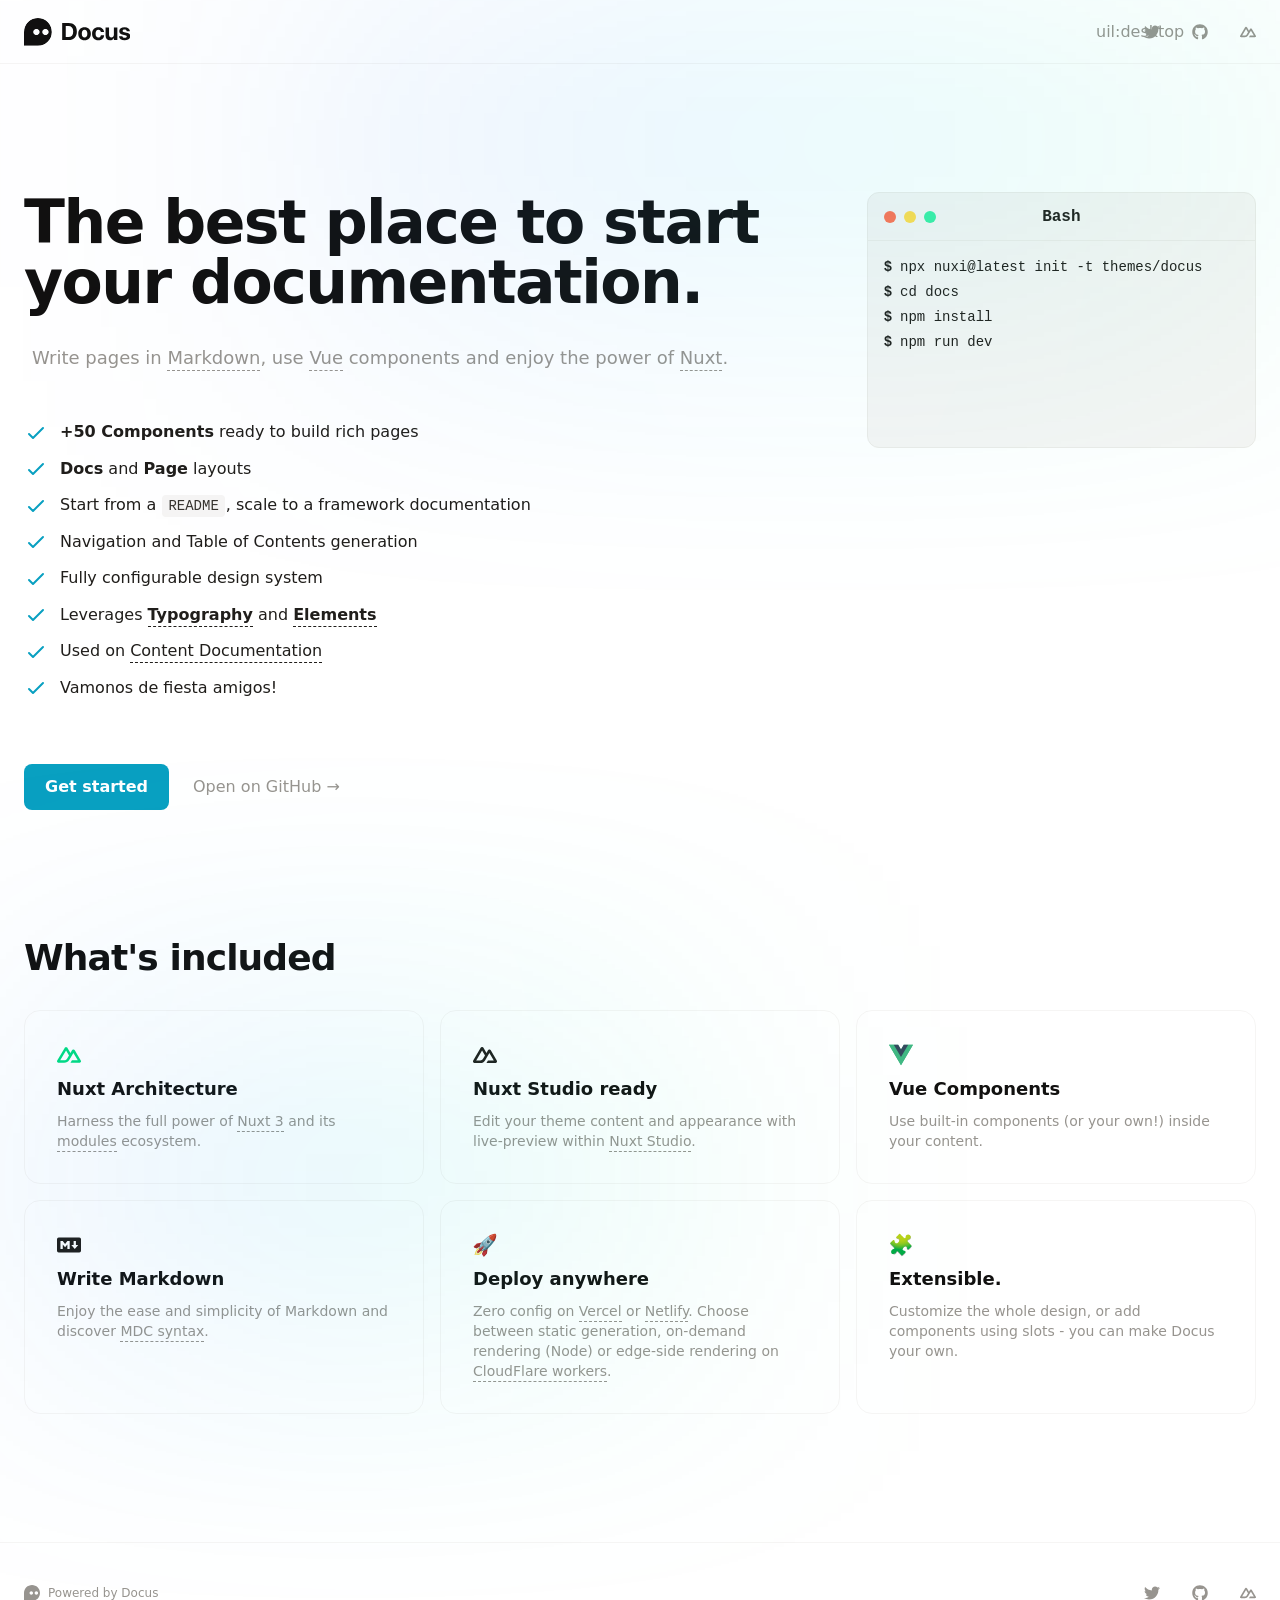
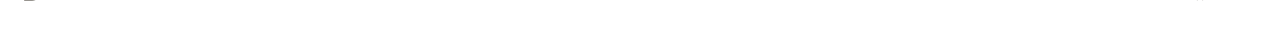
==== commit 488bd47c: "Deploying to gh-pages from @ tufinhon/nuxt-studio-docus@e33d2302918725fcca2b2c528cd733c0c11cd999 🚀" ====
--- a/index.html
+++ b/index.html
@@ -7,7 +7,7 @@
 <meta name="description" content="The best place to start your documentation.">
 <meta property="og:description" content="The best place to start your documentation.">
 <meta property="og:image" content="https://user-images.githubusercontent.com/904724/185365452-87b7ca7b-6030-4813-a2db-5e65c785bf88.png">
-<meta property="og:title" content="Home"><link rel="modulepreload" as="script" crossorigin href="/_nuxt/entry.eebf6123.js"><link rel="preload" as="style" href="/_nuxt/entry.2c69e5f7.css"><link rel="modulepreload" as="script" crossorigin href="/_nuxt/document-driven.07b8cab5.js"><link rel="modulepreload" as="script" crossorigin href="/_nuxt/DocumentDrivenEmpty.e1d1e39d.js"><link rel="modulepreload" as="script" crossorigin href="/_nuxt/ContentRenderer.a8854f2f.js"><link rel="modulepreload" as="script" crossorigin href="/_nuxt/ContentRendererMarkdown.45808987.js"><link rel="modulepreload" as="script" crossorigin href="/_nuxt/DocumentDrivenNotFound.54430a94.js"><link rel="preload" as="style" href="/_nuxt/DocumentDrivenNotFound.3b2b8c26.css"><link rel="modulepreload" as="script" crossorigin href="/_nuxt/ButtonLink.b9ae6260.js"><link rel="preload" as="style" href="/_nuxt/ButtonLink.f1bba381.css"><link rel="modulepreload" as="script" crossorigin href="/_nuxt/ContentSlot.a549e915.js"><link rel="modulepreload" as="script" crossorigin href="/_nuxt/IconDocus.ba9c278c.js"><link rel="modulepreload" as="script" crossorigin href="/_nuxt/page.2fafb5b4.js"><link rel="preload" as="style" href="/_nuxt/page.8aba30cd.css"><link rel="modulepreload" as="script" crossorigin href="/_nuxt/Ellipsis.e97b3f8f.js"><link rel="preload" as="style" href="/_nuxt/Ellipsis.ace1992a.css"><link rel="modulepreload" as="script" crossorigin href="/_nuxt/BlockHero.700a8ea9.js"><link rel="preload" as="style" href="/_nuxt/BlockHero.159952b0.css"><link rel="modulepreload" as="script" crossorigin href="/_nuxt/Terminal.f189aff8.js"><link rel="preload" as="style" href="/_nuxt/Terminal.8381714d.css"><link rel="modulepreload" as="script" crossorigin href="/_nuxt/index.fc93bd74.js"><link rel="modulepreload" as="script" crossorigin href="/_nuxt/VideoPlayer.fd8400c2.js"><link rel="preload" as="style" href="/_nuxt/VideoPlayer.f1611332.css"><link rel="modulepreload" as="script" crossorigin href="/_nuxt/NuxtImg.vue.853712c5.js"><link rel="modulepreload" as="script" crossorigin href="/_nuxt/ProseA.c6a0e0bd.js"><link rel="preload" as="style" href="/_nuxt/ProseA.baee409d.css"><link rel="modulepreload" as="script" crossorigin href="/_nuxt/List.246f6336.js"><link rel="preload" as="style" href="/_nuxt/List.ac643c40.css"><link rel="modulepreload" as="script" crossorigin href="/_nuxt/ProseStrong.5c97a5a8.js"><link rel="preload" as="style" href="/_nuxt/ProseStrong.b01d4b3b.css"><link rel="modulepreload" as="script" crossorigin href="/_nuxt/ProseCodeInline.2d84c321.js"><link rel="preload" as="style" href="/_nuxt/ProseCodeInline.873c7ac7.css"><link rel="modulepreload" as="script" crossorigin href="/_nuxt/CardGrid.7f3e7fae.js"><link rel="preload" as="style" href="/_nuxt/CardGrid.0dc99038.css"><link rel="modulepreload" as="script" crossorigin href="/_nuxt/Card.a90c82ab.js"><link rel="preload" as="style" href="/_nuxt/Card.6d4d1e95.css"><link rel="modulepreload" as="script" crossorigin href="/_nuxt/IconNuxtStudio.8e293426.js"><link rel="preload" as="style" href="/_nuxt/IconNuxtStudio.18603c63.css"><link rel="prefetch" as="style" href="/_nuxt/DocsPageLayout.14474a66.css"><link rel="prefetch" as="style" href="/_nuxt/DocsAside.3da749df.css"><link rel="prefetch" as="style" href="/_nuxt/Alert.dcca94b5.css"><link rel="prefetch" as="style" href="/_nuxt/DocsPageBottom.d9748ddb.css"><link rel="prefetch" as="style" href="/_nuxt/DocsPrevNext.09a503e6.css"><link rel="prefetch" as="style" href="/_nuxt/DocsToc.da8149e0.css"><link rel="prefetch" as="style" href="/_nuxt/DocsTocLinks.bba25586.css"><link rel="prefetch" as="script" crossorigin href="/_nuxt/default.f19a2c00.js"><link rel="prefetch" as="script" crossorigin href="/_nuxt/DocsPageLayout.defa6c20.js"><link rel="prefetch" as="script" crossorigin href="/_nuxt/DocsAside.308dc503.js"><link rel="prefetch" as="script" crossorigin href="/_nuxt/Alert.1ce52bbd.js"><link rel="prefetch" as="script" crossorigin href="/_nuxt/DocsPageBottom.3e0d2c9e.js"><link rel="prefetch" as="script" crossorigin href="/_nuxt/EditOnLink.vue.a60c8f48.js"><link rel="prefetch" as="script" crossorigin href="/_nuxt/DocsPrevNext.0969298b.js"><link rel="prefetch" as="script" crossorigin href="/_nuxt/DocsToc.c01f68dc.js"><link rel="prefetch" as="script" crossorigin href="/_nuxt/DocsTocLinks.9436e246.js"><link rel="prefetch" as="script" crossorigin href="/_nuxt/client-db.ed78eb3b.js"><link rel="prefetch" as="script" crossorigin href="/_nuxt/debug.95874a92.js"><link rel="prefetch" as="style" href="/_nuxt/useStudio.a92b5f33.css"><link rel="prefetch" as="script" crossorigin href="/_nuxt/useStudio.3cc79743.js"><link rel="prefetch" as="script" crossorigin href="/_nuxt/asyncData.ee8e366a.js"><link rel="prefetch" as="style" href="/_nuxt/error-404.47a83e66.css"><link rel="prefetch" as="script" crossorigin href="/_nuxt/error-404.986877b3.js"><link rel="prefetch" as="style" href="/_nuxt/error-500.534ab3f3.css"><link rel="prefetch" as="script" crossorigin href="/_nuxt/error-500.d595f91d.js"><style id="pinceau-theme">@media { :root {--pinceau-mq: initial; --docus-loadingBar-gradientColorStop3: #0047e1;--docus-loadingBar-gradientColorStop2: #34cdfe;--docus-loadingBar-gradientColorStop1: #00dc82;--docus-loadingBar-height: 3px;--docus-readableLine: 78ch;--docus-footer-height: 145px;--docus-header-height: 64px;--prose-code-inline-padding: 0.2rem 0.375rem 0.2rem 0.375rem;--prose-code-block-backdropFilter: contrast(1);--prose-code-block-border-style: solid;--prose-code-block-border-width: 1px;--prose-tbody-tr-borderBottom-style: dashed;--prose-tbody-tr-borderBottom-width: 1px;--prose-th-textAlign: inherit;--prose-thead-borderBottom-style: solid;--prose-thead-borderBottom-width: 1px;--prose-thead-border-style: solid;--prose-thead-border-width: 0px;--prose-table-textAlign: start;--prose-hr-width: 1px;--prose-hr-style: solid;--prose-li-listStylePosition: outside;--prose-ol-li-markerColor: currentColor;--prose-ol-paddingInlineStart: 21px;--prose-ol-listStyleType: decimal;--prose-ul-li-markerColor: currentColor;--prose-ul-paddingInlineStart: 21px;--prose-ul-listStyleType: disc;--prose-blockquote-border-style: solid;--prose-blockquote-border-width: 4px;--prose-blockquote-quotes: '201C' '201D' '2018' '2019';--prose-blockquote-paddingInlineStart: 24px;--prose-a-code-color-hover: currentColor;--prose-a-code-color-static: currentColor;--prose-a-hasCode-borderBottom: none;--prose-a-border-distance: 2px;--prose-a-border-color-hover: currentColor;--prose-a-border-color-static: currentColor;--prose-a-border-style-hover: solid;--prose-a-border-style-static: dashed;--prose-a-border-width: 1px;--prose-a-color-static: inherit;--prose-a-textDecoration: none;--prose-h6-margin: 3rem 0 2rem;--prose-h5-margin: 3rem 0 2rem;--prose-h4-margin: 3rem 0 2rem;--prose-h3-margin: 3rem 0 2rem;--prose-h2-margin: 3rem 0 2rem;--prose-h1-margin: 0 0 2rem;--typography-lead-loose: 2;--typography-lead-relaxed: 1.625;--typography-lead-normal: 1.5;--typography-lead-snug: 1.375;--typography-lead-tight: 1.25;--typography-lead-none: 1;--typography-lead-10: 2.5rem;--typography-lead-9: 2.25rem;--typography-lead-8: 2rem;--typography-lead-7: 1.75rem;--typography-lead-6: 1.5rem;--typography-lead-5: 1.25rem;--typography-lead-4: 1rem;--typography-lead-3: .75rem;--typography-lead-2: .5rem;--typography-lead-1: .025rem;--typography-fontWeight-black: 900;--typography-fontWeight-extrabold: 800;--typography-fontWeight-bold: 700;--typography-fontWeight-semibold: 600;--typography-fontWeight-medium: 500;--typography-fontWeight-normal: 400;--typography-fontWeight-light: 300;--typography-fontWeight-extralight: 200;--typography-fontWeight-thin: 100;--typography-fontSize-9xl: 128px;--typography-fontSize-8xl: 96px;--typography-fontSize-7xl: 72px;--typography-fontSize-6xl: 60px;--typography-fontSize-5xl: 48px;--typography-fontSize-4xl: 36px;--typography-fontSize-3xl: 30px;--typography-fontSize-2xl: 24px;--typography-fontSize-xl: 20px;--typography-fontSize-lg: 18px;--typography-fontSize-base: 16px;--typography-fontSize-sm: 14px;--typography-fontSize-xs: 12px;--typography-letterSpacing-wide: 0.025em;--typography-letterSpacing-tight: -0.025em;--typography-verticalMargin-base: 24px;--typography-verticalMargin-sm: 16px;--elements-border-secondary-hover: [object Object];--elements-backdrop-background: #fffc;--elements-backdrop-filter: saturate(200%) blur(20px);--elements-container-maxWidth: 80rem;--lead-loose: 2;--lead-relaxed: 1.625;--lead-normal: 1.5;--lead-snug: 1.375;--lead-tight: 1.25;--lead-none: 1;--lead-10: 2.5rem;--lead-9: 2.25rem;--lead-8: 2rem;--lead-7: 1.75rem;--lead-6: 1.5rem;--lead-5: 1.25rem;--lead-4: 1rem;--lead-3: .75rem;--lead-2: .5rem;--lead-1: .025rem;--letterSpacing-widest: 0.1em;--letterSpacing-wider: 0.05em;--letterSpacing-wide: 0.025em;--letterSpacing-normal: 0em;--letterSpacing-tight: -0.025em;--letterSpacing-tighter: -0.05em;--fontSize-9xl: 8rem;--fontSize-8xl: 6rem;--fontSize-7xl: 4.5rem;--fontSize-6xl: 3.75rem;--fontSize-5xl: 3rem;--fontSize-4xl: 2.25rem;--fontSize-3xl: 1.875rem;--fontSize-2xl: 1.5rem;--fontSize-xl: 1.25rem;--fontSize-lg: 1.125rem;--fontSize-base: 1rem;--fontSize-sm: 0.875rem;--fontSize-xs: 0.75rem;--fontWeight-black: 900;--fontWeight-extrabold: 800;--fontWeight-bold: 700;--fontWeight-semibold: 600;--fontWeight-medium: 500;--fontWeight-normal: 400;--fontWeight-light: 300;--fontWeight-extralight: 200;--fontWeight-thin: 100;--font-mono: ui-monospace, SFMono-Regular, Menlo, Monaco, Consolas, Liberation Mono, Courier New, monospace;--font-serif: ui-serif, Georgia, Cambria, Times New Roman, Times, serif;--font-sans: ui-sans-serif, system-ui, -apple-system, BlinkMacSystemFont, Segoe UI, Roboto, Helvetica Neue, Arial, Noto Sans, sans-serif, Apple Color Emoji, Segoe UI Emoji, Segoe UI Symbol, Noto Color Emoji;--opacity-total: 1;--opacity-high: 0.8;--opacity-medium: 0.5;--opacity-soft: 0.3;--opacity-light: 0.15;--opacity-bright: 0.1;--opacity-noOpacity: 0;--borderWidth-lg: 3px;--borderWidth-md: 2px;--borderWidth-sm: 1px;--borderWidth-noBorder: 0;--space-rem-875: 0.875rem;--space-rem-625: 0.625rem;--space-rem-375: 0.375rem;--space-rem-125: 0.125rem;--space-px: 1px;--space-128: 32rem;--space-96: 24rem;--space-80: 20rem;--space-72: 18rem;--space-64: 16rem;--space-60: 15rem;--space-56: 14rem;--space-52: 13rem;--space-48: 12rem;--space-44: 11rem;--space-40: 10rem;--space-36: 9rem;--space-32: 8rem;--space-28: 7rem;--space-24: 6rem;--space-20: 5rem;--space-16: 4rem;--space-14: 3.5rem;--space-12: 3rem;--space-11: 2.75rem;--space-10: 2.5rem;--space-9: 2.25rem;--space-8: 2rem;--space-7: 1.75rem;--space-6: 1.5rem;--space-5: 1.25rem;--space-4: 1rem;--space-3: 0.75rem;--space-2: 0.5rem;--space-1: 0.25rem;--space-0: 0px;--size-full: 100%;--size-7xl: 80rem;--size-6xl: 72rem;--size-5xl: 64rem;--size-4xl: 56rem;--size-3xl: 48rem;--size-2xl: 42rem;--size-xl: 36rem;--size-lg: 32rem;--size-md: 28rem;--size-sm: 24rem;--size-xs: 20rem;--size-200: 200px;--size-104: 104px;--size-80: 80px;--size-64: 64px;--size-56: 56px;--size-48: 48px;--size-40: 40px;--size-32: 32px;--size-24: 24px;--size-20: 20px;--size-16: 16px;--size-12: 12px;--size-8: 8px;--size-6: 6px;--size-4: 4px;--size-2: 2px;--size-0: 0px;--radii-full: 9999px;--radii-3xl: 1.75rem;--radii-2xl: 1.5rem;--radii-xl: 1rem;--radii-lg: 0.75rem;--radii-md: 0.5rem;--radii-sm: 0.375rem;--radii-xs: 0.25rem;--radii-2xs: 0.125rem;--radii-none: 0px;--shadow-none: 0px 0px 0px 0px transparent;--height-screen: 100vh;--width-screen: 100vw;--color-primary-900: #001A1F;--color-primary-800: #00232B;--color-primary-700: #024757;--color-primary-600: #09A0C1;--color-primary-500: #1AD6FF;--color-primary-400: #55E1FF;--color-primary-300: #82E3FF;--color-primary-200: #C5F2FF;--color-primary-100: #DCF7FF;--color-primary-50: #F1FCFF;--color-ruby-900: #380011;--color-ruby-800: #700021;--color-ruby-700: #a90032;--color-ruby-600: #e10043;--color-ruby-500: #ff1a5e;--color-ruby-400: #ff4079;--color-ruby-300: #ff6694;--color-ruby-200: #ff8dae;--color-ruby-100: #ffb3c9;--color-ruby-50: #ffd9e4;--color-pink-900: #380025;--color-pink-800: #70004b;--color-pink-700: #a90070;--color-pink-600: #e10095;--color-pink-500: #ff1ab2;--color-pink-400: #ff40bf;--color-pink-300: #ff66cc;--color-pink-200: #ff8dd8;--color-pink-100: #ffb3e5;--color-pink-50: #ffd9f2;--color-purple-900: #190038;--color-purple-800: #330070;--color-purple-700: #4c00a9;--color-purple-600: #6500e1;--color-purple-500: #811aff;--color-purple-400: #9640ff;--color-purple-300: #ab66ff;--color-purple-200: #c08dff;--color-purple-100: #d5b3ff;--color-purple-50: #ead9ff;--color-royalblue-900: #0b0531;--color-royalblue-800: #160a62;--color-royalblue-700: #211093;--color-royalblue-600: #2c15c4;--color-royalblue-500: #4127e8;--color-royalblue-400: #614bec;--color-royalblue-300: #806ff0;--color-royalblue-200: #a093f3;--color-royalblue-100: #c0b7f7;--color-royalblue-50: #dfdbfb;--color-indigoblue-900: #001238;--color-indigoblue-800: #002370;--color-indigoblue-700: #0035a9;--color-indigoblue-600: #0047e1;--color-indigoblue-500: #1a62ff;--color-indigoblue-400: #407cff;--color-indigoblue-300: #6696ff;--color-indigoblue-200: #8db0ff;--color-indigoblue-100: #b3cbff;--color-indigoblue-50: #d9e5ff;--color-blue-900: #00131D;--color-blue-800: #002235;--color-blue-700: #014267;--color-blue-600: #0069A6;--color-blue-500: #1AADFF;--color-blue-400: #64C7FF;--color-blue-300: #A1DDFF;--color-blue-200: #C6EAFF;--color-blue-100: #DFF3FF;--color-blue-50: #F2FAFF;--color-lightblue-900: #002e38;--color-lightblue-800: #005c70;--color-lightblue-700: #008aa9;--color-lightblue-600: #00b9e1;--color-lightblue-500: #1ad6ff;--color-lightblue-400: #40ddff;--color-lightblue-300: #66e4ff;--color-lightblue-200: #8deaff;--color-lightblue-100: #b3f1ff;--color-lightblue-50: #d9f8ff;--color-teal-900: #062a28;--color-teal-800: #0b544f;--color-teal-700: #117d77;--color-teal-600: #16a79e;--color-teal-500: #1cd1c6;--color-teal-400: #36e4da;--color-teal-300: #5fe9e1;--color-teal-200: #87efe9;--color-teal-100: #aff4f0;--color-teal-50: #d7faf8;--color-pear-900: #2a2b09;--color-pear-800: #545512;--color-pear-700: #7e801b;--color-pear-600: #a8aa24;--color-pear-500: #d0d32f;--color-pear-400: #d8da52;--color-pear-300: #e0e274;--color-pear-200: #e8e997;--color-pear-100: #eff0ba;--color-pear-50: #f7f8dc;--color-red-900: #1C0301;--color-red-800: #340A01;--color-red-700: #701704;--color-red-600: #BB2402;--color-red-500: #FF3B10;--color-red-400: #FF7353;--color-red-300: #FFA692;--color-red-200: #FFDED7;--color-red-100: #FFF3F0;--color-red-50: #FFF9F8;--color-orange-900: #381800;--color-orange-800: #702f00;--color-orange-700: #a94700;--color-orange-600: #e15e00;--color-orange-500: #ff7a1a;--color-orange-400: #ff9040;--color-orange-300: #ffa666;--color-orange-200: #ffbd8d;--color-orange-100: #ffd3b3;--color-orange-50: #ffe9d9;--color-yellow-900: #1B1500;--color-yellow-800: #292100;--color-yellow-700: #614E02;--color-yellow-600: #CBA408;--color-yellow-500: #FBCA05;--color-yellow-400: #FFDC4E;--color-yellow-300: #FFE372;--color-yellow-200: #FFF0B1;--color-yellow-100: #FFF6D3;--color-yellow-50: #FFFCEE;--color-green-900: #00190F;--color-green-800: #002817;--color-green-700: #006037;--color-green-600: #00B467;--color-green-500: #0DD885;--color-green-400: #3CEEA5;--color-green-300: #86FBCB;--color-green-200: #C3FFE6;--color-green-100: #DEFFF1;--color-green-50: #ECFFF7;--color-gray-900: #121110;--color-gray-800: #201E1B;--color-gray-700: #36332E;--color-gray-600: #67635D;--color-gray-500: #97948F;--color-gray-400: #ADA9A4;--color-gray-300: #DBD9D3;--color-gray-200: #ECEBE8;--color-gray-100: #F6F5F4;--color-gray-50: #FBFBFB;--color-black: #0B0A0A;--color-white: #ffffff;--media-portrait: only screen and (orientation: portrait);--media-landscape: only screen and (orientation: landscape);--media-rm: (prefers-reduced-motion: reduce);--media-2xl: (min-width: 1536px);--media-xl: (min-width: 1280px);--media-lg: (min-width: 1024px);--media-md: (min-width: 768px);--media-sm: (min-width: 640px);--media-xs: (min-width: 475px);--docus-footer-padding: var(--space-4) 0;--docus-header-title-color-hover: var(--color-primary-500);--docus-header-title-color-static: var(--color-gray-900);--docus-header-title-fontWeight: var(--fontWeight-bold);--docus-header-title-fontSize: var(--fontSize-2xl);--docus-header-logo-height: var(--space-6);--docus-body-fontFamily: var(--font-sans);--docus-body-color: var(--color-gray-800);--docus-body-backgroundColor: var(--color-white);--prose-code-inline-fontWeight: var(--typography-fontWeight-normal);--prose-code-inline-fontSize: var(--typography-fontSize-sm);--prose-code-inline-borderRadius: var(--radii-xs);--prose-code-block-pre-padding: var(--typography-verticalMargin-sm);--prose-code-block-margin: var(--typography-verticalMargin-base) 0;--prose-code-block-fontSize: var(--typography-fontSize-sm);--prose-tbody-code-inline-fontSize: var(--typography-fontSize-sm);--prose-tbody-td-padding: var(--typography-verticalMargin-sm);--prose-th-fontWeight: var(--typography-fontWeight-semibold);--prose-th-padding: 0 var(--typography-verticalMargin-sm) var(--typography-verticalMargin-sm) var(--typography-verticalMargin-sm);--prose-table-lineHeight: var(--typography-lead-6);--prose-table-fontSize: var(--typography-fontSize-sm);--prose-table-margin: var(--typography-verticalMargin-base) 0;--prose-hr-margin: var(--typography-verticalMargin-base) 0;--prose-li-margin: var(--typography-verticalMargin-sm) 0;--prose-ol-margin: var(--typography-verticalMargin-base) 0;--prose-ul-margin: var(--typography-verticalMargin-base) 0;--prose-blockquote-margin: var(--typography-verticalMargin-base) 0;--prose-a-code-border-style: var(--prose-a-border-style-static);--prose-a-code-border-width: var(--prose-a-border-width);--prose-a-fontWeight: var(--typography-fontWeight-medium);--prose-img-margin: var(--typography-verticalMargin-base) 0;--prose-strong-fontWeight: var(--typography-fontWeight-semibold);--prose-h6-iconSize: var(--typography-fontSize-base);--prose-h6-fontWeight: var(--typography-fontWeight-semibold);--prose-h6-lineHeight: var(--typography-lead-normal);--prose-h6-fontSize: var(--typography-fontSize-lg);--prose-h5-iconSize: var(--typography-fontSize-lg);--prose-h5-fontWeight: var(--typography-fontWeight-semibold);--prose-h5-lineHeight: var(--typography-lead-snug);--prose-h5-fontSize: var(--typography-fontSize-xl);--prose-h4-iconSize: var(--typography-fontSize-lg);--prose-h4-letterSpacing: var(--typography-letterSpacing-tight);--prose-h4-fontWeight: var(--typography-fontWeight-semibold);--prose-h4-lineHeight: var(--typography-lead-snug);--prose-h4-fontSize: var(--typography-fontSize-2xl);--prose-h3-iconSize: var(--typography-fontSize-xl);--prose-h3-letterSpacing: var(--typography-letterSpacing-tight);--prose-h3-fontWeight: var(--typography-fontWeight-semibold);--prose-h3-lineHeight: var(--typography-lead-snug);--prose-h3-fontSize: var(--typography-fontSize-3xl);--prose-h2-iconSize: var(--typography-fontSize-2xl);--prose-h2-letterSpacing: var(--typography-letterSpacing-tight);--prose-h2-fontWeight: var(--typography-fontWeight-semibold);--prose-h2-lineHeight: var(--typography-lead-tight);--prose-h2-fontSize: var(--typography-fontSize-4xl);--prose-h1-iconSize: var(--typography-fontSize-3xl);--prose-h1-letterSpacing: var(--typography-letterSpacing-tight);--prose-h1-fontWeight: var(--typography-fontWeight-bold);--prose-h1-lineHeight: var(--typography-lead-tight);--prose-h1-fontSize: var(--typography-fontSize-5xl);--prose-p-br-margin: var(--typography-verticalMargin-base) 0 0 0;--prose-p-margin: var(--typography-verticalMargin-base) 0;--prose-p-lineHeight: var(--typography-lead-normal);--prose-p-fontSize: var(--typography-fontSize-base);--typography-color-secondary-900: var(--color-gray-900);--typography-color-secondary-800: var(--color-gray-800);--typography-color-secondary-700: var(--color-gray-700);--typography-color-secondary-600: var(--color-gray-600);--typography-color-secondary-500: var(--color-gray-500);--typography-color-secondary-400: var(--color-gray-400);--typography-color-secondary-300: var(--color-gray-300);--typography-color-secondary-200: var(--color-gray-200);--typography-color-secondary-100: var(--color-gray-100);--typography-color-secondary-50: var(--color-gray-50);--typography-color-primary-900: var(--color-primary-900);--typography-color-primary-800: var(--color-primary-800);--typography-color-primary-700: var(--color-primary-700);--typography-color-primary-600: var(--color-primary-600);--typography-color-primary-500: var(--color-primary-500);--typography-color-primary-400: var(--color-primary-400);--typography-color-primary-300: var(--color-primary-300);--typography-color-primary-200: var(--color-primary-200);--typography-color-primary-100: var(--color-primary-100);--typography-color-primary-50: var(--color-primary-50);--typography-font-code: var(--font-mono);--typography-font-body: var(--font-sans);--typography-font-display: var(--font-sans);--typography-body-backgroundColor: var(--color-white);--typography-body-color: var(--color-black);--elements-state-danger-borderColor-secondary: var(--color-red-200);--elements-state-danger-borderColor-primary: var(--color-red-100);--elements-state-danger-backgroundColor-secondary: var(--color-red-100);--elements-state-danger-backgroundColor-primary: var(--color-red-50);--elements-state-danger-color-secondary: var(--color-red-600);--elements-state-danger-color-primary: var(--color-red-500);--elements-state-warning-borderColor-secondary: var(--color-yellow-200);--elements-state-warning-borderColor-primary: var(--color-yellow-100);--elements-state-warning-backgroundColor-secondary: var(--color-yellow-100);--elements-state-warning-backgroundColor-primary: var(--color-yellow-50);--elements-state-warning-color-secondary: var(--color-yellow-700);--elements-state-warning-color-primary: var(--color-yellow-600);--elements-state-success-borderColor-secondary: var(--color-green-200);--elements-state-success-borderColor-primary: var(--color-green-100);--elements-state-success-backgroundColor-secondary: var(--color-green-100);--elements-state-success-backgroundColor-primary: var(--color-green-50);--elements-state-success-color-secondary: var(--color-green-600);--elements-state-success-color-primary: var(--color-green-500);--elements-state-info-borderColor-secondary: var(--color-blue-200);--elements-state-info-borderColor-primary: var(--color-blue-100);--elements-state-info-backgroundColor-secondary: var(--color-blue-100);--elements-state-info-backgroundColor-primary: var(--color-blue-50);--elements-state-info-color-secondary: var(--color-blue-600);--elements-state-info-color-primary: var(--color-blue-500);--elements-state-primary-borderColor-secondary: var(--color-primary-200);--elements-state-primary-borderColor-primary: var(--color-primary-100);--elements-state-primary-backgroundColor-secondary: var(--color-primary-100);--elements-state-primary-backgroundColor-primary: var(--color-primary-50);--elements-state-primary-color-secondary: var(--color-primary-700);--elements-state-primary-color-primary: var(--color-primary-600);--elements-surface-secondary-backgroundColor: var(--color-gray-200);--elements-surface-primary-backgroundColor: var(--color-gray-100);--elements-surface-background-base: var(--color-gray-100);--elements-border-secondary-static: var(--color-gray-200);--elements-border-primary-hover: var(--color-gray-200);--elements-border-primary-static: var(--color-gray-100);--elements-container-padding-md: var(--space-6);--elements-container-padding-sm: var(--space-6);--elements-container-padding-xs: var(--space-4);--elements-container-padding-mobile: var(--space-4);--elements-text-secondary-color-hover: var(--color-gray-700);--elements-text-secondary-color-static: var(--color-gray-500);--elements-text-primary-color-static: var(--color-gray-900);--text-6xl-lineHeight: var(--lead-none);--text-6xl-fontSize: var(--fontSize-6xl);--text-5xl-lineHeight: var(--lead-none);--text-5xl-fontSize: var(--fontSize-5xl);--text-4xl-lineHeight: var(--lead-10);--text-4xl-fontSize: var(--fontSize-4xl);--text-3xl-lineHeight: var(--lead-9);--text-3xl-fontSize: var(--fontSize-3xl);--text-2xl-lineHeight: var(--lead-8);--text-2xl-fontSize: var(--fontSize-2xl);--text-xl-lineHeight: var(--lead-7);--text-xl-fontSize: var(--fontSize-xl);--text-lg-lineHeight: var(--lead-7);--text-lg-fontSize: var(--fontSize-lg);--text-base-lineHeight: var(--lead-6);--text-base-fontSize: var(--fontSize-base);--text-sm-lineHeight: var(--lead-5);--text-sm-fontSize: var(--fontSize-sm);--text-xs-lineHeight: var(--lead-4);--text-xs-fontSize: var(--fontSize-xs);--color-shadow: var(--color-gray-400);--color-secondary-900: var(--color-gray-900);--color-secondary-800: var(--color-gray-800);--color-secondary-700: var(--color-gray-700);--color-secondary-600: var(--color-gray-600);--color-secondary-500: var(--color-gray-500);--color-secondary-400: var(--color-gray-400);--color-secondary-300: var(--color-gray-300);--color-secondary-200: var(--color-gray-200);--color-secondary-100: var(--color-gray-100);--color-secondary-50: var(--color-gray-50);--prose-code-inline-backgroundColor: var(--typography-color-secondary-100);--prose-code-inline-color: var(--typography-color-secondary-700);--prose-code-block-backgroundColor: var(--typography-color-secondary-100);--prose-code-block-color: var(--typography-color-secondary-700);--prose-code-block-border-color: var(--typography-color-secondary-200);--prose-tbody-tr-borderBottom-color: var(--typography-color-secondary-200);--prose-th-color: var(--typography-color-secondary-600);--prose-thead-borderBottom-color: var(--typography-color-secondary-200);--prose-thead-border-color: var(--typography-color-secondary-300);--prose-hr-color: var(--typography-color-secondary-200);--prose-blockquote-border-color: var(--typography-color-secondary-200);--prose-blockquote-color: var(--typography-color-secondary-500);--prose-a-code-background-hover: var(--typography-color-primary-50);--prose-a-code-border-color-hover: var(--typography-color-primary-500);--prose-a-code-border-color-static: var(--typography-color-secondary-400);--prose-a-color-hover: var(--typography-color-primary-500);--shadow-2xl: 0px 25px 50px -12px var(--color-shadow);--shadow-xl: 0px 20px 25px -5px var(--color-shadow), 0px 8px 10px -6px var(--color-shadow);--shadow-lg: 0px 10px 15px -3px var(--color-shadow), 0px 4px 6px -4px var(--color-shadow);--shadow-md: 0px 4px 6px -1px var(--color-shadow), 0px 2px 4px -2px var(--color-shadow);--shadow-sm: 0px 1px 3px 0px var(--color-shadow), 0px 1px 2px -1px var(--color-shadow);--shadow-xs: 0px 1px 2px 0px var(--color-shadow); } }@media { :root.dark {--pinceau-mq: dark; --prose-code-block-backdropFilter: contrast(1);--prose-ol-li-markerColor: currentColor;--prose-ul-li-markerColor: currentColor;--prose-a-code-color-hover: currentColor;--prose-a-code-color-static: currentColor;--prose-a-border-color-hover: currentColor;--prose-a-border-color-static: currentColor;--prose-a-color-static: inherit;--elements-backdrop-background: #0c0d0ccc;--docus-header-title-color-static: var(--color-gray-100);--docus-body-color: var(--color-gray-200);--docus-body-backgroundColor: var(--color-black);--typography-body-backgroundColor: var(--color-black);--typography-body-color: var(--color-white);--elements-state-danger-borderColor-secondary: var(--color-red-700);--elements-state-danger-borderColor-primary: var(--color-red-800);--elements-state-danger-backgroundColor-secondary: var(--color-red-800);--elements-state-danger-backgroundColor-primary: var(--color-red-900);--elements-state-danger-color-secondary: var(--color-red-200);--elements-state-danger-color-primary: var(--color-red-300);--elements-state-warning-borderColor-secondary: var(--color-yellow-700);--elements-state-warning-borderColor-primary: var(--color-yellow-800);--elements-state-warning-backgroundColor-secondary: var(--color-yellow-800);--elements-state-warning-backgroundColor-primary: var(--color-yellow-900);--elements-state-warning-color-secondary: var(--color-yellow-200);--elements-state-warning-color-primary: var(--color-yellow-400);--elements-state-success-borderColor-secondary: var(--color-green-700);--elements-state-success-borderColor-primary: var(--color-green-800);--elements-state-success-backgroundColor-secondary: var(--color-green-800);--elements-state-success-backgroundColor-primary: var(--color-green-900);--elements-state-success-color-secondary: var(--color-green-200);--elements-state-success-color-primary: var(--color-green-400);--elements-state-info-borderColor-secondary: var(--color-blue-700);--elements-state-info-borderColor-primary: var(--color-blue-800);--elements-state-info-backgroundColor-secondary: var(--color-blue-800);--elements-state-info-backgroundColor-primary: var(--color-blue-900);--elements-state-info-color-secondary: var(--color-blue-200);--elements-state-info-color-primary: var(--color-blue-400);--elements-state-primary-borderColor-secondary: var(--color-primary-700);--elements-state-primary-borderColor-primary: var(--color-primary-800);--elements-state-primary-backgroundColor-secondary: var(--color-primary-800);--elements-state-primary-backgroundColor-primary: var(--color-primary-900);--elements-state-primary-color-secondary: var(--color-primary-200);--elements-state-primary-color-primary: var(--color-primary-400);--elements-surface-secondary-backgroundColor: var(--color-gray-800);--elements-surface-primary-backgroundColor: var(--color-gray-900);--elements-surface-background-base: var(--color-gray-900);--elements-border-secondary-static: var(--color-gray-800);--elements-border-primary-hover: var(--color-gray-800);--elements-border-primary-static: var(--color-gray-900);--elements-text-secondary-color-hover: var(--color-gray-200);--elements-text-secondary-color-static: var(--color-gray-400);--elements-text-primary-color-static: var(--color-gray-50);--color-shadow: var(--color-gray-800);--prose-code-inline-backgroundColor: var(--typography-color-secondary-800);--prose-code-inline-color: var(--typography-color-secondary-200);--prose-code-block-backgroundColor: var(--typography-color-secondary-900);--prose-code-block-color: var(--typography-color-secondary-200);--prose-code-block-border-color: var(--typography-color-secondary-800);--prose-tbody-tr-borderBottom-color: var(--typography-color-secondary-800);--prose-th-color: var(--typography-color-secondary-400);--prose-thead-borderBottom-color: var(--typography-color-secondary-800);--prose-thead-border-color: var(--typography-color-secondary-600);--prose-hr-color: var(--typography-color-secondary-800);--prose-blockquote-border-color: var(--typography-color-secondary-700);--prose-blockquote-color: var(--typography-color-secondary-400);--prose-a-code-background-hover: var(--typography-color-primary-900);--prose-a-code-border-color-hover: var(--typography-color-primary-600);--prose-a-code-border-color-static: var(--typography-color-secondary-600);--prose-a-color-hover: var(--typography-color-primary-400); } }@media (min-width: 640px) { :root {--pinceau-mq: sm; --docus-footer-height: 100px;--docus-header-logo-height: var(--space-7); } }</style><style id="pinceau-runtime-hydratable">@media{.phy[--]{--puid:qH2NQu-v;}.pv-ThQruq{padding-left:var(--elements-container-padding-mobile);padding-right:var(--elements-container-padding-mobile);}@media (min-width: 475px){.pv-ThQruq{padding-left:var(--elements-container-padding-xs);padding-right:var(--elements-container-padding-xs);}}@media (min-width: 640px){.pv-ThQruq{padding-left:var(--elements-container-padding-sm);padding-right:var(--elements-container-padding-sm);}}@media (min-width: 768px){.pv-ThQruq{padding-left:var(--elements-container-padding-md);padding-right:var(--elements-container-padding-md);}}} @media{.phy[--]{--puid:lCkalv-v;}.pv-Lagyxn{max-width:var(--elements-container-maxWidth);padding-left:var(--elements-container-padding-mobile);padding-right:var(--elements-container-padding-mobile);}@media (min-width: 475px){.pv-Lagyxn{padding-left:var(--elements-container-padding-xs);padding-right:var(--elements-container-padding-xs);}}@media (min-width: 640px){.pv-Lagyxn{padding-left:var(--elements-container-padding-sm);padding-right:var(--elements-container-padding-sm);}}@media (min-width: 768px){.pv-Lagyxn{padding-left:var(--elements-container-padding-md);padding-right:var(--elements-container-padding-md);}}} @media{.phy[--]{--puid:f5gOPS-c;}.pc-f5gOPS[data-v-06696db2]{---c-cn-top:0;---eih-inset-inline-start:auto;---if-b-inset-inline-end:0px;---ss-e-z-index:10;---wj8-max-width:75%;---t33-height:10rem;---jfd-filter:blur(150px);---y-uj-background:linear-gradient(97.62deg, rgba(0, 71, 225, 0.22) 2.27%, rgba(26, 214, 255, 0.22) 50.88%, rgba(0, 220, 130, 0.22) 98.48%);}} @media{.phy[--]{--puid:DJIH9l-c;}.pc-DJIH9l[data-v-614b3880]{---ym9-button-primary:var(--color-primary-600);---a23-button-secondary:var(--color-primary-500);}} @media{.phy[--]{--puid:DJIH9l-v;}.pv-CGSsN8{padding:var(--space-rem-625) var(--space-5);font-size:var(--text-base-fontSize);line-height:var(--text-base-lineHeight);}} @media{.phy[--]{--puid:ro0drL-c;}.pc-ro0drL[data-v-06696db2]{---c-cn-top:10rem;---eih-inset-inline-start:0px;---if-b-inset-inline-end:auto;---ss-e-z-index:10;---wj8-max-width:40rem;---t33-height:10rem;---jfd-filter:blur(140px);---y-uj-background:linear-gradient(97.62deg, rgba(0, 71, 225, 0.22) 2.27%, rgba(26, 214, 255, 0.22) 50.88%, rgba(0, 220, 130, 0.22) 98.48%);}} </style><link rel="stylesheet" href="/_nuxt/entry.2c69e5f7.css"><link rel="stylesheet" href="/_nuxt/DocumentDrivenNotFound.3b2b8c26.css"><link rel="stylesheet" href="/_nuxt/ButtonLink.f1bba381.css"><link rel="stylesheet" href="/_nuxt/page.8aba30cd.css"><link rel="stylesheet" href="/_nuxt/Ellipsis.ace1992a.css"><link rel="stylesheet" href="/_nuxt/BlockHero.159952b0.css"><link rel="stylesheet" href="/_nuxt/Terminal.8381714d.css"><link rel="stylesheet" href="/_nuxt/VideoPlayer.f1611332.css"><link rel="stylesheet" href="/_nuxt/ProseA.baee409d.css"><link rel="stylesheet" href="/_nuxt/List.ac643c40.css"><link rel="stylesheet" href="/_nuxt/ProseStrong.b01d4b3b.css"><link rel="stylesheet" href="/_nuxt/ProseCodeInline.873c7ac7.css"><link rel="stylesheet" href="/_nuxt/CardGrid.0dc99038.css"><link rel="stylesheet" href="/_nuxt/Card.6d4d1e95.css"><link rel="stylesheet" href="/_nuxt/IconNuxtStudio.18603c63.css"><script>"use strict";(()=>{const a=window,e=document.documentElement,m=["dark","light"],c=window.localStorage.getItem("nuxt-color-mode")||"system";let n=c==="system"?f():c;const l=e.getAttribute("data-color-mode-forced");l&&(n=l),i(n),a["__NUXT_COLOR_MODE__"]={preference:c,value:n,getColorScheme:f,addColorScheme:i,removeColorScheme:d};function i(o){const t=""+o+"",s="theme";e.classList?e.classList.add(t):e.className+=" "+t,s&&e.setAttribute("data-"+s,o)}function d(o){const t=""+o+"",s="theme";e.classList?e.classList.remove(t):e.className=e.className.replace(new RegExp(t,"g"),""),s&&e.removeAttribute("data-"+s)}function r(o){return a.matchMedia("(prefers-color-scheme"+o+")")}function f(){if(a.matchMedia&&r("").media!=="not all"){for(const o of m)if(r(":"+o).matches)return o}return"light"}})();
+<meta property="og:title" content="Home"><link rel="modulepreload" as="script" crossorigin href="/_nuxt/entry.eebf6123.js"><link rel="preload" as="style" href="/_nuxt/entry.2c69e5f7.css"><link rel="modulepreload" as="script" crossorigin href="/_nuxt/document-driven.07b8cab5.js"><link rel="modulepreload" as="script" crossorigin href="/_nuxt/DocumentDrivenEmpty.e1d1e39d.js"><link rel="modulepreload" as="script" crossorigin href="/_nuxt/ContentRenderer.a8854f2f.js"><link rel="modulepreload" as="script" crossorigin href="/_nuxt/ContentRendererMarkdown.45808987.js"><link rel="modulepreload" as="script" crossorigin href="/_nuxt/DocumentDrivenNotFound.54430a94.js"><link rel="preload" as="style" href="/_nuxt/DocumentDrivenNotFound.3b2b8c26.css"><link rel="modulepreload" as="script" crossorigin href="/_nuxt/ButtonLink.b9ae6260.js"><link rel="preload" as="style" href="/_nuxt/ButtonLink.f1bba381.css"><link rel="modulepreload" as="script" crossorigin href="/_nuxt/ContentSlot.a549e915.js"><link rel="modulepreload" as="script" crossorigin href="/_nuxt/IconDocus.ba9c278c.js"><link rel="modulepreload" as="script" crossorigin href="/_nuxt/page.2fafb5b4.js"><link rel="preload" as="style" href="/_nuxt/page.8aba30cd.css"><link rel="modulepreload" as="script" crossorigin href="/_nuxt/Ellipsis.e97b3f8f.js"><link rel="preload" as="style" href="/_nuxt/Ellipsis.ace1992a.css"><link rel="modulepreload" as="script" crossorigin href="/_nuxt/BlockHero.700a8ea9.js"><link rel="preload" as="style" href="/_nuxt/BlockHero.159952b0.css"><link rel="modulepreload" as="script" crossorigin href="/_nuxt/Terminal.f189aff8.js"><link rel="preload" as="style" href="/_nuxt/Terminal.8381714d.css"><link rel="modulepreload" as="script" crossorigin href="/_nuxt/index.fc93bd74.js"><link rel="modulepreload" as="script" crossorigin href="/_nuxt/VideoPlayer.fd8400c2.js"><link rel="preload" as="style" href="/_nuxt/VideoPlayer.f1611332.css"><link rel="modulepreload" as="script" crossorigin href="/_nuxt/NuxtImg.vue.853712c5.js"><link rel="modulepreload" as="script" crossorigin href="/_nuxt/ProseA.c6a0e0bd.js"><link rel="preload" as="style" href="/_nuxt/ProseA.baee409d.css"><link rel="modulepreload" as="script" crossorigin href="/_nuxt/List.246f6336.js"><link rel="preload" as="style" href="/_nuxt/List.ac643c40.css"><link rel="modulepreload" as="script" crossorigin href="/_nuxt/ProseStrong.5c97a5a8.js"><link rel="preload" as="style" href="/_nuxt/ProseStrong.b01d4b3b.css"><link rel="modulepreload" as="script" crossorigin href="/_nuxt/ProseCodeInline.2d84c321.js"><link rel="preload" as="style" href="/_nuxt/ProseCodeInline.873c7ac7.css"><link rel="modulepreload" as="script" crossorigin href="/_nuxt/CardGrid.7f3e7fae.js"><link rel="preload" as="style" href="/_nuxt/CardGrid.0dc99038.css"><link rel="modulepreload" as="script" crossorigin href="/_nuxt/Card.a90c82ab.js"><link rel="preload" as="style" href="/_nuxt/Card.6d4d1e95.css"><link rel="modulepreload" as="script" crossorigin href="/_nuxt/IconNuxtStudio.8e293426.js"><link rel="preload" as="style" href="/_nuxt/IconNuxtStudio.18603c63.css"><link rel="prefetch" as="style" href="/_nuxt/DocsPageLayout.14474a66.css"><link rel="prefetch" as="style" href="/_nuxt/DocsAside.3da749df.css"><link rel="prefetch" as="style" href="/_nuxt/Alert.dcca94b5.css"><link rel="prefetch" as="style" href="/_nuxt/DocsPageBottom.d9748ddb.css"><link rel="prefetch" as="style" href="/_nuxt/DocsPrevNext.09a503e6.css"><link rel="prefetch" as="style" href="/_nuxt/DocsToc.da8149e0.css"><link rel="prefetch" as="style" href="/_nuxt/DocsTocLinks.bba25586.css"><link rel="prefetch" as="script" crossorigin href="/_nuxt/default.f19a2c00.js"><link rel="prefetch" as="script" crossorigin href="/_nuxt/DocsPageLayout.defa6c20.js"><link rel="prefetch" as="script" crossorigin href="/_nuxt/DocsAside.308dc503.js"><link rel="prefetch" as="script" crossorigin href="/_nuxt/Alert.1ce52bbd.js"><link rel="prefetch" as="script" crossorigin href="/_nuxt/DocsPageBottom.3e0d2c9e.js"><link rel="prefetch" as="script" crossorigin href="/_nuxt/EditOnLink.vue.a60c8f48.js"><link rel="prefetch" as="script" crossorigin href="/_nuxt/DocsPrevNext.0969298b.js"><link rel="prefetch" as="script" crossorigin href="/_nuxt/DocsToc.c01f68dc.js"><link rel="prefetch" as="script" crossorigin href="/_nuxt/DocsTocLinks.9436e246.js"><link rel="prefetch" as="script" crossorigin href="/_nuxt/client-db.ed78eb3b.js"><link rel="prefetch" as="script" crossorigin href="/_nuxt/debug.95874a92.js"><link rel="prefetch" as="style" href="/_nuxt/useStudio.a92b5f33.css"><link rel="prefetch" as="script" crossorigin href="/_nuxt/useStudio.3cc79743.js"><link rel="prefetch" as="script" crossorigin href="/_nuxt/asyncData.ee8e366a.js"><link rel="prefetch" as="style" href="/_nuxt/error-404.47a83e66.css"><link rel="prefetch" as="script" crossorigin href="/_nuxt/error-404.986877b3.js"><link rel="prefetch" as="style" href="/_nuxt/error-500.534ab3f3.css"><link rel="prefetch" as="script" crossorigin href="/_nuxt/error-500.d595f91d.js"><style id="pinceau-theme">@media { :root {--pinceau-mq: initial; --docus-loadingBar-gradientColorStop3: #0047e1;--docus-loadingBar-gradientColorStop2: #34cdfe;--docus-loadingBar-gradientColorStop1: #00dc82;--docus-loadingBar-height: 3px;--docus-readableLine: 78ch;--docus-footer-height: 145px;--docus-header-height: 64px;--prose-code-inline-padding: 0.2rem 0.375rem 0.2rem 0.375rem;--prose-code-block-backdropFilter: contrast(1);--prose-code-block-border-style: solid;--prose-code-block-border-width: 1px;--prose-tbody-tr-borderBottom-style: dashed;--prose-tbody-tr-borderBottom-width: 1px;--prose-th-textAlign: inherit;--prose-thead-borderBottom-style: solid;--prose-thead-borderBottom-width: 1px;--prose-thead-border-style: solid;--prose-thead-border-width: 0px;--prose-table-textAlign: start;--prose-hr-width: 1px;--prose-hr-style: solid;--prose-li-listStylePosition: outside;--prose-ol-li-markerColor: currentColor;--prose-ol-paddingInlineStart: 21px;--prose-ol-listStyleType: decimal;--prose-ul-li-markerColor: currentColor;--prose-ul-paddingInlineStart: 21px;--prose-ul-listStyleType: disc;--prose-blockquote-border-style: solid;--prose-blockquote-border-width: 4px;--prose-blockquote-quotes: '201C' '201D' '2018' '2019';--prose-blockquote-paddingInlineStart: 24px;--prose-a-code-color-hover: currentColor;--prose-a-code-color-static: currentColor;--prose-a-hasCode-borderBottom: none;--prose-a-border-distance: 2px;--prose-a-border-color-hover: currentColor;--prose-a-border-color-static: currentColor;--prose-a-border-style-hover: solid;--prose-a-border-style-static: dashed;--prose-a-border-width: 1px;--prose-a-color-static: inherit;--prose-a-textDecoration: none;--prose-h6-margin: 3rem 0 2rem;--prose-h5-margin: 3rem 0 2rem;--prose-h4-margin: 3rem 0 2rem;--prose-h3-margin: 3rem 0 2rem;--prose-h2-margin: 3rem 0 2rem;--prose-h1-margin: 0 0 2rem;--typography-lead-loose: 2;--typography-lead-relaxed: 1.625;--typography-lead-normal: 1.5;--typography-lead-snug: 1.375;--typography-lead-tight: 1.25;--typography-lead-none: 1;--typography-lead-10: 2.5rem;--typography-lead-9: 2.25rem;--typography-lead-8: 2rem;--typography-lead-7: 1.75rem;--typography-lead-6: 1.5rem;--typography-lead-5: 1.25rem;--typography-lead-4: 1rem;--typography-lead-3: .75rem;--typography-lead-2: .5rem;--typography-lead-1: .025rem;--typography-fontWeight-black: 900;--typography-fontWeight-extrabold: 800;--typography-fontWeight-bold: 700;--typography-fontWeight-semibold: 600;--typography-fontWeight-medium: 500;--typography-fontWeight-normal: 400;--typography-fontWeight-light: 300;--typography-fontWeight-extralight: 200;--typography-fontWeight-thin: 100;--typography-fontSize-9xl: 128px;--typography-fontSize-8xl: 96px;--typography-fontSize-7xl: 72px;--typography-fontSize-6xl: 60px;--typography-fontSize-5xl: 48px;--typography-fontSize-4xl: 36px;--typography-fontSize-3xl: 30px;--typography-fontSize-2xl: 24px;--typography-fontSize-xl: 20px;--typography-fontSize-lg: 18px;--typography-fontSize-base: 16px;--typography-fontSize-sm: 14px;--typography-fontSize-xs: 12px;--typography-letterSpacing-wide: 0.025em;--typography-letterSpacing-tight: -0.025em;--typography-verticalMargin-base: 24px;--typography-verticalMargin-sm: 16px;--elements-border-secondary-hover: [object Object];--elements-backdrop-background: #fffc;--elements-backdrop-filter: saturate(200%) blur(20px);--elements-container-maxWidth: 80rem;--lead-loose: 2;--lead-relaxed: 1.625;--lead-normal: 1.5;--lead-snug: 1.375;--lead-tight: 1.25;--lead-none: 1;--lead-10: 2.5rem;--lead-9: 2.25rem;--lead-8: 2rem;--lead-7: 1.75rem;--lead-6: 1.5rem;--lead-5: 1.25rem;--lead-4: 1rem;--lead-3: .75rem;--lead-2: .5rem;--lead-1: .025rem;--letterSpacing-widest: 0.1em;--letterSpacing-wider: 0.05em;--letterSpacing-wide: 0.025em;--letterSpacing-normal: 0em;--letterSpacing-tight: -0.025em;--letterSpacing-tighter: -0.05em;--fontSize-9xl: 8rem;--fontSize-8xl: 6rem;--fontSize-7xl: 4.5rem;--fontSize-6xl: 3.75rem;--fontSize-5xl: 3rem;--fontSize-4xl: 2.25rem;--fontSize-3xl: 1.875rem;--fontSize-2xl: 1.5rem;--fontSize-xl: 1.25rem;--fontSize-lg: 1.125rem;--fontSize-base: 1rem;--fontSize-sm: 0.875rem;--fontSize-xs: 0.75rem;--fontWeight-black: 900;--fontWeight-extrabold: 800;--fontWeight-bold: 700;--fontWeight-semibold: 600;--fontWeight-medium: 500;--fontWeight-normal: 400;--fontWeight-light: 300;--fontWeight-extralight: 200;--fontWeight-thin: 100;--font-mono: ui-monospace, SFMono-Regular, Menlo, Monaco, Consolas, Liberation Mono, Courier New, monospace;--font-serif: ui-serif, Georgia, Cambria, Times New Roman, Times, serif;--font-sans: ui-sans-serif, system-ui, -apple-system, BlinkMacSystemFont, Segoe UI, Roboto, Helvetica Neue, Arial, Noto Sans, sans-serif, Apple Color Emoji, Segoe UI Emoji, Segoe UI Symbol, Noto Color Emoji;--opacity-total: 1;--opacity-high: 0.8;--opacity-medium: 0.5;--opacity-soft: 0.3;--opacity-light: 0.15;--opacity-bright: 0.1;--opacity-noOpacity: 0;--borderWidth-lg: 3px;--borderWidth-md: 2px;--borderWidth-sm: 1px;--borderWidth-noBorder: 0;--space-rem-875: 0.875rem;--space-rem-625: 0.625rem;--space-rem-375: 0.375rem;--space-rem-125: 0.125rem;--space-px: 1px;--space-128: 32rem;--space-96: 24rem;--space-80: 20rem;--space-72: 18rem;--space-64: 16rem;--space-60: 15rem;--space-56: 14rem;--space-52: 13rem;--space-48: 12rem;--space-44: 11rem;--space-40: 10rem;--space-36: 9rem;--space-32: 8rem;--space-28: 7rem;--space-24: 6rem;--space-20: 5rem;--space-16: 4rem;--space-14: 3.5rem;--space-12: 3rem;--space-11: 2.75rem;--space-10: 2.5rem;--space-9: 2.25rem;--space-8: 2rem;--space-7: 1.75rem;--space-6: 1.5rem;--space-5: 1.25rem;--space-4: 1rem;--space-3: 0.75rem;--space-2: 0.5rem;--space-1: 0.25rem;--space-0: 0px;--size-full: 100%;--size-7xl: 80rem;--size-6xl: 72rem;--size-5xl: 64rem;--size-4xl: 56rem;--size-3xl: 48rem;--size-2xl: 42rem;--size-xl: 36rem;--size-lg: 32rem;--size-md: 28rem;--size-sm: 24rem;--size-xs: 20rem;--size-200: 200px;--size-104: 104px;--size-80: 80px;--size-64: 64px;--size-56: 56px;--size-48: 48px;--size-40: 40px;--size-32: 32px;--size-24: 24px;--size-20: 20px;--size-16: 16px;--size-12: 12px;--size-8: 8px;--size-6: 6px;--size-4: 4px;--size-2: 2px;--size-0: 0px;--radii-full: 9999px;--radii-3xl: 1.75rem;--radii-2xl: 1.5rem;--radii-xl: 1rem;--radii-lg: 0.75rem;--radii-md: 0.5rem;--radii-sm: 0.375rem;--radii-xs: 0.25rem;--radii-2xs: 0.125rem;--radii-none: 0px;--shadow-none: 0px 0px 0px 0px transparent;--height-screen: 100vh;--width-screen: 100vw;--color-primary-900: #001A1F;--color-primary-800: #00232B;--color-primary-700: #024757;--color-primary-600: #09A0C1;--color-primary-500: #1AD6FF;--color-primary-400: #55E1FF;--color-primary-300: #82E3FF;--color-primary-200: #C5F2FF;--color-primary-100: #DCF7FF;--color-primary-50: #F1FCFF;--color-ruby-900: #380011;--color-ruby-800: #700021;--color-ruby-700: #a90032;--color-ruby-600: #e10043;--color-ruby-500: #ff1a5e;--color-ruby-400: #ff4079;--color-ruby-300: #ff6694;--color-ruby-200: #ff8dae;--color-ruby-100: #ffb3c9;--color-ruby-50: #ffd9e4;--color-pink-900: #380025;--color-pink-800: #70004b;--color-pink-700: #a90070;--color-pink-600: #e10095;--color-pink-500: #ff1ab2;--color-pink-400: #ff40bf;--color-pink-300: #ff66cc;--color-pink-200: #ff8dd8;--color-pink-100: #ffb3e5;--color-pink-50: #ffd9f2;--color-purple-900: #190038;--color-purple-800: #330070;--color-purple-700: #4c00a9;--color-purple-600: #6500e1;--color-purple-500: #811aff;--color-purple-400: #9640ff;--color-purple-300: #ab66ff;--color-purple-200: #c08dff;--color-purple-100: #d5b3ff;--color-purple-50: #ead9ff;--color-royalblue-900: #0b0531;--color-royalblue-800: #160a62;--color-royalblue-700: #211093;--color-royalblue-600: #2c15c4;--color-royalblue-500: #4127e8;--color-royalblue-400: #614bec;--color-royalblue-300: #806ff0;--color-royalblue-200: #a093f3;--color-royalblue-100: #c0b7f7;--color-royalblue-50: #dfdbfb;--color-indigoblue-900: #001238;--color-indigoblue-800: #002370;--color-indigoblue-700: #0035a9;--color-indigoblue-600: #0047e1;--color-indigoblue-500: #1a62ff;--color-indigoblue-400: #407cff;--color-indigoblue-300: #6696ff;--color-indigoblue-200: #8db0ff;--color-indigoblue-100: #b3cbff;--color-indigoblue-50: #d9e5ff;--color-blue-900: #00131D;--color-blue-800: #002235;--color-blue-700: #014267;--color-blue-600: #0069A6;--color-blue-500: #1AADFF;--color-blue-400: #64C7FF;--color-blue-300: #A1DDFF;--color-blue-200: #C6EAFF;--color-blue-100: #DFF3FF;--color-blue-50: #F2FAFF;--color-lightblue-900: #002e38;--color-lightblue-800: #005c70;--color-lightblue-700: #008aa9;--color-lightblue-600: #00b9e1;--color-lightblue-500: #1ad6ff;--color-lightblue-400: #40ddff;--color-lightblue-300: #66e4ff;--color-lightblue-200: #8deaff;--color-lightblue-100: #b3f1ff;--color-lightblue-50: #d9f8ff;--color-teal-900: #062a28;--color-teal-800: #0b544f;--color-teal-700: #117d77;--color-teal-600: #16a79e;--color-teal-500: #1cd1c6;--color-teal-400: #36e4da;--color-teal-300: #5fe9e1;--color-teal-200: #87efe9;--color-teal-100: #aff4f0;--color-teal-50: #d7faf8;--color-pear-900: #2a2b09;--color-pear-800: #545512;--color-pear-700: #7e801b;--color-pear-600: #a8aa24;--color-pear-500: #d0d32f;--color-pear-400: #d8da52;--color-pear-300: #e0e274;--color-pear-200: #e8e997;--color-pear-100: #eff0ba;--color-pear-50: #f7f8dc;--color-red-900: #1C0301;--color-red-800: #340A01;--color-red-700: #701704;--color-red-600: #BB2402;--color-red-500: #FF3B10;--color-red-400: #FF7353;--color-red-300: #FFA692;--color-red-200: #FFDED7;--color-red-100: #FFF3F0;--color-red-50: #FFF9F8;--color-orange-900: #381800;--color-orange-800: #702f00;--color-orange-700: #a94700;--color-orange-600: #e15e00;--color-orange-500: #ff7a1a;--color-orange-400: #ff9040;--color-orange-300: #ffa666;--color-orange-200: #ffbd8d;--color-orange-100: #ffd3b3;--color-orange-50: #ffe9d9;--color-yellow-900: #1B1500;--color-yellow-800: #292100;--color-yellow-700: #614E02;--color-yellow-600: #CBA408;--color-yellow-500: #FBCA05;--color-yellow-400: #FFDC4E;--color-yellow-300: #FFE372;--color-yellow-200: #FFF0B1;--color-yellow-100: #FFF6D3;--color-yellow-50: #FFFCEE;--color-green-900: #00190F;--color-green-800: #002817;--color-green-700: #006037;--color-green-600: #00B467;--color-green-500: #0DD885;--color-green-400: #3CEEA5;--color-green-300: #86FBCB;--color-green-200: #C3FFE6;--color-green-100: #DEFFF1;--color-green-50: #ECFFF7;--color-gray-900: #121110;--color-gray-800: #201E1B;--color-gray-700: #36332E;--color-gray-600: #67635D;--color-gray-500: #97948F;--color-gray-400: #ADA9A4;--color-gray-300: #DBD9D3;--color-gray-200: #ECEBE8;--color-gray-100: #F6F5F4;--color-gray-50: #FBFBFB;--color-black: #0B0A0A;--color-white: #ffffff;--media-portrait: only screen and (orientation: portrait);--media-landscape: only screen and (orientation: landscape);--media-rm: (prefers-reduced-motion: reduce);--media-2xl: (min-width: 1536px);--media-xl: (min-width: 1280px);--media-lg: (min-width: 1024px);--media-md: (min-width: 768px);--media-sm: (min-width: 640px);--media-xs: (min-width: 475px);--docus-footer-padding: var(--space-4) 0;--docus-header-title-color-hover: var(--color-primary-500);--docus-header-title-color-static: var(--color-gray-900);--docus-header-title-fontWeight: var(--fontWeight-bold);--docus-header-title-fontSize: var(--fontSize-2xl);--docus-header-logo-height: var(--space-6);--docus-body-fontFamily: var(--font-sans);--docus-body-color: var(--color-gray-800);--docus-body-backgroundColor: var(--color-white);--prose-code-inline-fontWeight: var(--typography-fontWeight-normal);--prose-code-inline-fontSize: var(--typography-fontSize-sm);--prose-code-inline-borderRadius: var(--radii-xs);--prose-code-block-pre-padding: var(--typography-verticalMargin-sm);--prose-code-block-margin: var(--typography-verticalMargin-base) 0;--prose-code-block-fontSize: var(--typography-fontSize-sm);--prose-tbody-code-inline-fontSize: var(--typography-fontSize-sm);--prose-tbody-td-padding: var(--typography-verticalMargin-sm);--prose-th-fontWeight: var(--typography-fontWeight-semibold);--prose-th-padding: 0 var(--typography-verticalMargin-sm) var(--typography-verticalMargin-sm) var(--typography-verticalMargin-sm);--prose-table-lineHeight: var(--typography-lead-6);--prose-table-fontSize: var(--typography-fontSize-sm);--prose-table-margin: var(--typography-verticalMargin-base) 0;--prose-hr-margin: var(--typography-verticalMargin-base) 0;--prose-li-margin: var(--typography-verticalMargin-sm) 0;--prose-ol-margin: var(--typography-verticalMargin-base) 0;--prose-ul-margin: var(--typography-verticalMargin-base) 0;--prose-blockquote-margin: var(--typography-verticalMargin-base) 0;--prose-a-code-border-style: var(--prose-a-border-style-static);--prose-a-code-border-width: var(--prose-a-border-width);--prose-a-fontWeight: var(--typography-fontWeight-medium);--prose-img-margin: var(--typography-verticalMargin-base) 0;--prose-strong-fontWeight: var(--typography-fontWeight-semibold);--prose-h6-iconSize: var(--typography-fontSize-base);--prose-h6-fontWeight: var(--typography-fontWeight-semibold);--prose-h6-lineHeight: var(--typography-lead-normal);--prose-h6-fontSize: var(--typography-fontSize-lg);--prose-h5-iconSize: var(--typography-fontSize-lg);--prose-h5-fontWeight: var(--typography-fontWeight-semibold);--prose-h5-lineHeight: var(--typography-lead-snug);--prose-h5-fontSize: var(--typography-fontSize-xl);--prose-h4-iconSize: var(--typography-fontSize-lg);--prose-h4-letterSpacing: var(--typography-letterSpacing-tight);--prose-h4-fontWeight: var(--typography-fontWeight-semibold);--prose-h4-lineHeight: var(--typography-lead-snug);--prose-h4-fontSize: var(--typography-fontSize-2xl);--prose-h3-iconSize: var(--typography-fontSize-xl);--prose-h3-letterSpacing: var(--typography-letterSpacing-tight);--prose-h3-fontWeight: var(--typography-fontWeight-semibold);--prose-h3-lineHeight: var(--typography-lead-snug);--prose-h3-fontSize: var(--typography-fontSize-3xl);--prose-h2-iconSize: var(--typography-fontSize-2xl);--prose-h2-letterSpacing: var(--typography-letterSpacing-tight);--prose-h2-fontWeight: var(--typography-fontWeight-semibold);--prose-h2-lineHeight: var(--typography-lead-tight);--prose-h2-fontSize: var(--typography-fontSize-4xl);--prose-h1-iconSize: var(--typography-fontSize-3xl);--prose-h1-letterSpacing: var(--typography-letterSpacing-tight);--prose-h1-fontWeight: var(--typography-fontWeight-bold);--prose-h1-lineHeight: var(--typography-lead-tight);--prose-h1-fontSize: var(--typography-fontSize-5xl);--prose-p-br-margin: var(--typography-verticalMargin-base) 0 0 0;--prose-p-margin: var(--typography-verticalMargin-base) 0;--prose-p-lineHeight: var(--typography-lead-normal);--prose-p-fontSize: var(--typography-fontSize-base);--typography-color-secondary-900: var(--color-gray-900);--typography-color-secondary-800: var(--color-gray-800);--typography-color-secondary-700: var(--color-gray-700);--typography-color-secondary-600: var(--color-gray-600);--typography-color-secondary-500: var(--color-gray-500);--typography-color-secondary-400: var(--color-gray-400);--typography-color-secondary-300: var(--color-gray-300);--typography-color-secondary-200: var(--color-gray-200);--typography-color-secondary-100: var(--color-gray-100);--typography-color-secondary-50: var(--color-gray-50);--typography-color-primary-900: var(--color-primary-900);--typography-color-primary-800: var(--color-primary-800);--typography-color-primary-700: var(--color-primary-700);--typography-color-primary-600: var(--color-primary-600);--typography-color-primary-500: var(--color-primary-500);--typography-color-primary-400: var(--color-primary-400);--typography-color-primary-300: var(--color-primary-300);--typography-color-primary-200: var(--color-primary-200);--typography-color-primary-100: var(--color-primary-100);--typography-color-primary-50: var(--color-primary-50);--typography-font-code: var(--font-mono);--typography-font-body: var(--font-sans);--typography-font-display: var(--font-sans);--typography-body-backgroundColor: var(--color-white);--typography-body-color: var(--color-black);--elements-state-danger-borderColor-secondary: var(--color-red-200);--elements-state-danger-borderColor-primary: var(--color-red-100);--elements-state-danger-backgroundColor-secondary: var(--color-red-100);--elements-state-danger-backgroundColor-primary: var(--color-red-50);--elements-state-danger-color-secondary: var(--color-red-600);--elements-state-danger-color-primary: var(--color-red-500);--elements-state-warning-borderColor-secondary: var(--color-yellow-200);--elements-state-warning-borderColor-primary: var(--color-yellow-100);--elements-state-warning-backgroundColor-secondary: var(--color-yellow-100);--elements-state-warning-backgroundColor-primary: var(--color-yellow-50);--elements-state-warning-color-secondary: var(--color-yellow-700);--elements-state-warning-color-primary: var(--color-yellow-600);--elements-state-success-borderColor-secondary: var(--color-green-200);--elements-state-success-borderColor-primary: var(--color-green-100);--elements-state-success-backgroundColor-secondary: var(--color-green-100);--elements-state-success-backgroundColor-primary: var(--color-green-50);--elements-state-success-color-secondary: var(--color-green-600);--elements-state-success-color-primary: var(--color-green-500);--elements-state-info-borderColor-secondary: var(--color-blue-200);--elements-state-info-borderColor-primary: var(--color-blue-100);--elements-state-info-backgroundColor-secondary: var(--color-blue-100);--elements-state-info-backgroundColor-primary: var(--color-blue-50);--elements-state-info-color-secondary: var(--color-blue-600);--elements-state-info-color-primary: var(--color-blue-500);--elements-state-primary-borderColor-secondary: var(--color-primary-200);--elements-state-primary-borderColor-primary: var(--color-primary-100);--elements-state-primary-backgroundColor-secondary: var(--color-primary-100);--elements-state-primary-backgroundColor-primary: var(--color-primary-50);--elements-state-primary-color-secondary: var(--color-primary-700);--elements-state-primary-color-primary: var(--color-primary-600);--elements-surface-secondary-backgroundColor: var(--color-gray-200);--elements-surface-primary-backgroundColor: var(--color-gray-100);--elements-surface-background-base: var(--color-gray-100);--elements-border-secondary-static: var(--color-gray-200);--elements-border-primary-hover: var(--color-gray-200);--elements-border-primary-static: var(--color-gray-100);--elements-container-padding-md: var(--space-6);--elements-container-padding-sm: var(--space-6);--elements-container-padding-xs: var(--space-4);--elements-container-padding-mobile: var(--space-4);--elements-text-secondary-color-hover: var(--color-gray-700);--elements-text-secondary-color-static: var(--color-gray-500);--elements-text-primary-color-static: var(--color-gray-900);--text-6xl-lineHeight: var(--lead-none);--text-6xl-fontSize: var(--fontSize-6xl);--text-5xl-lineHeight: var(--lead-none);--text-5xl-fontSize: var(--fontSize-5xl);--text-4xl-lineHeight: var(--lead-10);--text-4xl-fontSize: var(--fontSize-4xl);--text-3xl-lineHeight: var(--lead-9);--text-3xl-fontSize: var(--fontSize-3xl);--text-2xl-lineHeight: var(--lead-8);--text-2xl-fontSize: var(--fontSize-2xl);--text-xl-lineHeight: var(--lead-7);--text-xl-fontSize: var(--fontSize-xl);--text-lg-lineHeight: var(--lead-7);--text-lg-fontSize: var(--fontSize-lg);--text-base-lineHeight: var(--lead-6);--text-base-fontSize: var(--fontSize-base);--text-sm-lineHeight: var(--lead-5);--text-sm-fontSize: var(--fontSize-sm);--text-xs-lineHeight: var(--lead-4);--text-xs-fontSize: var(--fontSize-xs);--color-shadow: var(--color-gray-400);--color-secondary-900: var(--color-gray-900);--color-secondary-800: var(--color-gray-800);--color-secondary-700: var(--color-gray-700);--color-secondary-600: var(--color-gray-600);--color-secondary-500: var(--color-gray-500);--color-secondary-400: var(--color-gray-400);--color-secondary-300: var(--color-gray-300);--color-secondary-200: var(--color-gray-200);--color-secondary-100: var(--color-gray-100);--color-secondary-50: var(--color-gray-50);--prose-code-inline-backgroundColor: var(--typography-color-secondary-100);--prose-code-inline-color: var(--typography-color-secondary-700);--prose-code-block-backgroundColor: var(--typography-color-secondary-100);--prose-code-block-color: var(--typography-color-secondary-700);--prose-code-block-border-color: var(--typography-color-secondary-200);--prose-tbody-tr-borderBottom-color: var(--typography-color-secondary-200);--prose-th-color: var(--typography-color-secondary-600);--prose-thead-borderBottom-color: var(--typography-color-secondary-200);--prose-thead-border-color: var(--typography-color-secondary-300);--prose-hr-color: var(--typography-color-secondary-200);--prose-blockquote-border-color: var(--typography-color-secondary-200);--prose-blockquote-color: var(--typography-color-secondary-500);--prose-a-code-background-hover: var(--typography-color-primary-50);--prose-a-code-border-color-hover: var(--typography-color-primary-500);--prose-a-code-border-color-static: var(--typography-color-secondary-400);--prose-a-color-hover: var(--typography-color-primary-500);--shadow-2xl: 0px 25px 50px -12px var(--color-shadow);--shadow-xl: 0px 20px 25px -5px var(--color-shadow), 0px 8px 10px -6px var(--color-shadow);--shadow-lg: 0px 10px 15px -3px var(--color-shadow), 0px 4px 6px -4px var(--color-shadow);--shadow-md: 0px 4px 6px -1px var(--color-shadow), 0px 2px 4px -2px var(--color-shadow);--shadow-sm: 0px 1px 3px 0px var(--color-shadow), 0px 1px 2px -1px var(--color-shadow);--shadow-xs: 0px 1px 2px 0px var(--color-shadow); } }@media { :root.dark {--pinceau-mq: dark; --prose-code-block-backdropFilter: contrast(1);--prose-ol-li-markerColor: currentColor;--prose-ul-li-markerColor: currentColor;--prose-a-code-color-hover: currentColor;--prose-a-code-color-static: currentColor;--prose-a-border-color-hover: currentColor;--prose-a-border-color-static: currentColor;--prose-a-color-static: inherit;--elements-backdrop-background: #0c0d0ccc;--docus-header-title-color-static: var(--color-gray-100);--docus-body-color: var(--color-gray-200);--docus-body-backgroundColor: var(--color-black);--typography-body-backgroundColor: var(--color-black);--typography-body-color: var(--color-white);--elements-state-danger-borderColor-secondary: var(--color-red-700);--elements-state-danger-borderColor-primary: var(--color-red-800);--elements-state-danger-backgroundColor-secondary: var(--color-red-800);--elements-state-danger-backgroundColor-primary: var(--color-red-900);--elements-state-danger-color-secondary: var(--color-red-200);--elements-state-danger-color-primary: var(--color-red-300);--elements-state-warning-borderColor-secondary: var(--color-yellow-700);--elements-state-warning-borderColor-primary: var(--color-yellow-800);--elements-state-warning-backgroundColor-secondary: var(--color-yellow-800);--elements-state-warning-backgroundColor-primary: var(--color-yellow-900);--elements-state-warning-color-secondary: var(--color-yellow-200);--elements-state-warning-color-primary: var(--color-yellow-400);--elements-state-success-borderColor-secondary: var(--color-green-700);--elements-state-success-borderColor-primary: var(--color-green-800);--elements-state-success-backgroundColor-secondary: var(--color-green-800);--elements-state-success-backgroundColor-primary: var(--color-green-900);--elements-state-success-color-secondary: var(--color-green-200);--elements-state-success-color-primary: var(--color-green-400);--elements-state-info-borderColor-secondary: var(--color-blue-700);--elements-state-info-borderColor-primary: var(--color-blue-800);--elements-state-info-backgroundColor-secondary: var(--color-blue-800);--elements-state-info-backgroundColor-primary: var(--color-blue-900);--elements-state-info-color-secondary: var(--color-blue-200);--elements-state-info-color-primary: var(--color-blue-400);--elements-state-primary-borderColor-secondary: var(--color-primary-700);--elements-state-primary-borderColor-primary: var(--color-primary-800);--elements-state-primary-backgroundColor-secondary: var(--color-primary-800);--elements-state-primary-backgroundColor-primary: var(--color-primary-900);--elements-state-primary-color-secondary: var(--color-primary-200);--elements-state-primary-color-primary: var(--color-primary-400);--elements-surface-secondary-backgroundColor: var(--color-gray-800);--elements-surface-primary-backgroundColor: var(--color-gray-900);--elements-surface-background-base: var(--color-gray-900);--elements-border-secondary-static: var(--color-gray-800);--elements-border-primary-hover: var(--color-gray-800);--elements-border-primary-static: var(--color-gray-900);--elements-text-secondary-color-hover: var(--color-gray-200);--elements-text-secondary-color-static: var(--color-gray-400);--elements-text-primary-color-static: var(--color-gray-50);--color-shadow: var(--color-gray-800);--prose-code-inline-backgroundColor: var(--typography-color-secondary-800);--prose-code-inline-color: var(--typography-color-secondary-200);--prose-code-block-backgroundColor: var(--typography-color-secondary-900);--prose-code-block-color: var(--typography-color-secondary-200);--prose-code-block-border-color: var(--typography-color-secondary-800);--prose-tbody-tr-borderBottom-color: var(--typography-color-secondary-800);--prose-th-color: var(--typography-color-secondary-400);--prose-thead-borderBottom-color: var(--typography-color-secondary-800);--prose-thead-border-color: var(--typography-color-secondary-600);--prose-hr-color: var(--typography-color-secondary-800);--prose-blockquote-border-color: var(--typography-color-secondary-700);--prose-blockquote-color: var(--typography-color-secondary-400);--prose-a-code-background-hover: var(--typography-color-primary-900);--prose-a-code-border-color-hover: var(--typography-color-primary-600);--prose-a-code-border-color-static: var(--typography-color-secondary-600);--prose-a-color-hover: var(--typography-color-primary-400); } }@media (min-width: 640px) { :root {--pinceau-mq: sm; --docus-footer-height: 100px;--docus-header-logo-height: var(--space-7); } }</style><style id="pinceau-runtime-hydratable">@media{.phy[--]{--puid:O6Ol1Z-v;}.pv-VtnXx7{padding-left:var(--elements-container-padding-mobile);padding-right:var(--elements-container-padding-mobile);}@media (min-width: 475px){.pv-VtnXx7{padding-left:var(--elements-container-padding-xs);padding-right:var(--elements-container-padding-xs);}}@media (min-width: 640px){.pv-VtnXx7{padding-left:var(--elements-container-padding-sm);padding-right:var(--elements-container-padding-sm);}}@media (min-width: 768px){.pv-VtnXx7{padding-left:var(--elements-container-padding-md);padding-right:var(--elements-container-padding-md);}}} @media{.phy[--]{--puid:7kSYmG-v;}.pv-sbOQnK{max-width:var(--elements-container-maxWidth);padding-left:var(--elements-container-padding-mobile);padding-right:var(--elements-container-padding-mobile);}@media (min-width: 475px){.pv-sbOQnK{padding-left:var(--elements-container-padding-xs);padding-right:var(--elements-container-padding-xs);}}@media (min-width: 640px){.pv-sbOQnK{padding-left:var(--elements-container-padding-sm);padding-right:var(--elements-container-padding-sm);}}@media (min-width: 768px){.pv-sbOQnK{padding-left:var(--elements-container-padding-md);padding-right:var(--elements-container-padding-md);}}} @media{.phy[--]{--puid:yQPqYi-c;}.pc-yQPqYi[data-v-06696db2]{---c-cn-top:0;---eih-inset-inline-start:auto;---if-b-inset-inline-end:0px;---ss-e-z-index:10;---wj8-max-width:75%;---t33-height:10rem;---jfd-filter:blur(150px);---y-uj-background:linear-gradient(97.62deg, rgba(0, 71, 225, 0.22) 2.27%, rgba(26, 214, 255, 0.22) 50.88%, rgba(0, 220, 130, 0.22) 98.48%);}} @media{.phy[--]{--puid:XPawgV-c;}.pc-XPawgV[data-v-614b3880]{---ym9-button-primary:var(--color-primary-600);---a23-button-secondary:var(--color-primary-500);}} @media{.phy[--]{--puid:XPawgV-v;}.pv-FFaWy4{padding:var(--space-rem-625) var(--space-5);font-size:var(--text-base-fontSize);line-height:var(--text-base-lineHeight);}} @media{.phy[--]{--puid:lIBAex-c;}.pc-lIBAex[data-v-06696db2]{---c-cn-top:10rem;---eih-inset-inline-start:0px;---if-b-inset-inline-end:auto;---ss-e-z-index:10;---wj8-max-width:40rem;---t33-height:10rem;---jfd-filter:blur(140px);---y-uj-background:linear-gradient(97.62deg, rgba(0, 71, 225, 0.22) 2.27%, rgba(26, 214, 255, 0.22) 50.88%, rgba(0, 220, 130, 0.22) 98.48%);}} </style><link rel="stylesheet" href="/_nuxt/entry.2c69e5f7.css"><link rel="stylesheet" href="/_nuxt/DocumentDrivenNotFound.3b2b8c26.css"><link rel="stylesheet" href="/_nuxt/ButtonLink.f1bba381.css"><link rel="stylesheet" href="/_nuxt/page.8aba30cd.css"><link rel="stylesheet" href="/_nuxt/Ellipsis.ace1992a.css"><link rel="stylesheet" href="/_nuxt/BlockHero.159952b0.css"><link rel="stylesheet" href="/_nuxt/Terminal.8381714d.css"><link rel="stylesheet" href="/_nuxt/VideoPlayer.f1611332.css"><link rel="stylesheet" href="/_nuxt/ProseA.baee409d.css"><link rel="stylesheet" href="/_nuxt/List.ac643c40.css"><link rel="stylesheet" href="/_nuxt/ProseStrong.b01d4b3b.css"><link rel="stylesheet" href="/_nuxt/ProseCodeInline.873c7ac7.css"><link rel="stylesheet" href="/_nuxt/CardGrid.0dc99038.css"><link rel="stylesheet" href="/_nuxt/Card.6d4d1e95.css"><link rel="stylesheet" href="/_nuxt/IconNuxtStudio.18603c63.css"><script>"use strict";(()=>{const a=window,e=document.documentElement,m=["dark","light"],c=window.localStorage.getItem("nuxt-color-mode")||"system";let n=c==="system"?f():c;const l=e.getAttribute("data-color-mode-forced");l&&(n=l),i(n),a["__NUXT_COLOR_MODE__"]={preference:c,value:n,getColorScheme:f,addColorScheme:i,removeColorScheme:d};function i(o){const t=""+o+"",s="theme";e.classList?e.classList.add(t):e.className+=" "+t,s&&e.setAttribute("data-"+s,o)}function d(o){const t=""+o+"",s="theme";e.classList?e.classList.remove(t):e.className=e.className.replace(new RegExp(t,"g"),""),s&&e.removeAttribute("data-"+s)}function r(o){return a.matchMedia("(prefers-color-scheme"+o+")")}function f(){if(a.matchMedia&&r("").media!=="not all"){for(const o of m)if(r(":"+o).matches)return o}return"light"}})();
 </script></head>
-<body ><!----><!--teleport anchor--><div id="__nuxt"><div class="app-layout" data-v-b8abb6d6><div class="nuxt-progress" style="width:0%;opacity:0;background-size:Infinity% auto;" data-v-b8abb6d6></div><header class="has-dialog" data-v-b8abb6d6 data-v-df8d88e4><div class="container pv-ThQruq pc-qH2NQu" data-v-df8d88e4 data-v-6d327d86><!--[--><div class="section left" data-v-df8d88e4><!--[--><button aria-label="Menu" data-v-16377c12><svg xmlns="http://www.w3.org/2000/svg" xmlns:xlink="http://www.w3.org/1999/xlink" role="img" class="icon" data-v-16377c12 style="" width="1em" height="1em" viewBox="0 0 24 24" data-v-121c6e7d><path fill="none" stroke="currentColor" stroke-linecap="round" stroke-linejoin="round" stroke-width="2" d="M4 6h16M4 12h16M4 18h16"/></svg></button><!--teleport start--><!--teleport end--><!--]--><a aria-current="page" href="/" class="router-link-active router-link-exact-active navbar-logo" aria-label="Docus" data-v-df8d88e4 data-v-c7ad16d9><span class="logo" data-v-c7ad16d9><svg viewbox="0 0 167 44" fill="none" xmlns="http://www.w3.org/2000/svg" data-v-c7ad16d9 data-v-b2e79d72><path d="M60 34.5945H70.2569C78.3172 34.5945 83.064 29.6369 83.064 21.1959V21.159C83.064 12.7365 78.2986 8 70.2569 8H60V34.5945ZM65.6217 29.987V12.5891H69.5867C74.5197 12.5891 77.3306 15.63 77.3306 21.1775V21.2143C77.3306 26.9645 74.6128 29.987 69.5867 29.987H65.6217Z" fill="currentColor" data-v-b2e79d72></path><path d="M95.1966 35C101.228 35 105.081 31.1666 105.081 24.716V24.6792C105.081 18.284 101.153 14.4321 95.178 14.4321C89.2211 14.4321 85.312 18.3208 85.312 24.6792V24.716C85.312 31.1481 89.1281 35 95.1966 35ZM95.2152 30.7795C92.5346 30.7795 90.8407 28.5863 90.8407 24.716V24.6792C90.8407 20.8642 92.5532 18.6526 95.178 18.6526C97.8213 18.6526 99.5525 20.8642 99.5525 24.6792V24.716C99.5525 28.5679 97.8585 30.7795 95.2152 30.7795Z" fill="currentColor" data-v-b2e79d72></path><path d="M116.823 35C122.147 35 125.59 31.7195 125.851 27.4068V27.2962H120.788L120.769 27.4621C120.397 29.4526 119.038 30.7795 116.86 30.7795C114.179 30.7795 112.504 28.5863 112.504 24.716V24.6976C112.504 20.9195 114.179 18.6526 116.841 18.6526C119.094 18.6526 120.415 20.0901 120.751 21.97L120.788 22.1358H125.832V22.0068C125.628 17.7311 122.184 14.4321 116.767 14.4321C110.792 14.4321 106.975 18.3577 106.975 24.6792V24.6976C106.975 31.0744 110.736 35 116.823 35Z" fill="currentColor" data-v-b2e79d72></path><path d="M135.08 35C138.095 35 140.143 33.5993 141.167 31.3324H141.278V34.5945H146.714V14.8375H141.278V26.1904C141.278 28.7706 139.733 30.5399 137.295 30.5399C134.856 30.5399 133.628 29.0471 133.628 26.4669V14.8375H128.192V27.5911C128.192 32.2171 130.687 35 135.08 35Z" fill="currentColor" data-v-b2e79d72></path><path d="M158.27 35C163.407 35 167 32.4567 167 28.5863V28.5679C167 25.656 165.287 24.0341 161.118 23.1679L157.73 22.4491C155.719 22.0253 155.031 21.3618 155.031 20.3481V20.3297C155.031 19.058 156.203 18.2287 158.083 18.2287C160.094 18.2287 161.267 19.2976 161.453 20.7167L161.471 20.8642H166.479V20.6799C166.348 17.215 163.389 14.4321 158.083 14.4321C153.001 14.4321 149.725 16.8648 149.725 20.6246V20.643C149.725 23.5918 151.68 25.5085 155.552 26.3195L158.94 27.0198C160.894 27.4437 161.564 28.0519 161.564 29.1024V29.1208C161.564 30.3925 160.317 31.185 158.27 31.185C156.092 31.185 154.919 30.2819 154.565 28.7338L154.528 28.5679H149.223L149.241 28.7338C149.669 32.4751 152.741 35 158.27 35Z" fill="currentColor" data-v-b2e79d72></path><mask id="mask0_109_36" style="mask-type:alpha;" maskUnits="userSpaceOnUse" x="0" y="0" width="44" height="44" data-v-b2e79d72><path fill-rule="evenodd" clip-rule="evenodd" d="M0 21.8104C0 9.76479 9.80347 0 21.8967 0C33.99 0 43.7935 9.76479 43.7935 21.8104C43.7935 33.8559 33.99 43.6207 21.8967 43.6207H0V21.8104ZM19.5294 17.0944C22.1442 17.0944 24.2641 19.2059 24.2641 21.8104C24.2641 24.4148 22.1442 26.526 19.5294 26.526C16.9147 26.526 14.7948 24.4148 14.7948 21.8101C14.7948 19.2059 16.9147 17.0944 19.5294 17.0944V17.0944ZM38.4674 21.8104C38.4674 19.2059 36.3475 17.0944 33.7328 17.0944C31.1183 17.0944 28.9984 19.2059 28.9984 21.8104C28.9984 24.4148 31.1183 26.526 33.7328 26.526C36.3475 26.526 38.4674 24.4148 38.4674 21.8101V21.8104Z" fill="white" data-v-b2e79d72></path></mask><g mask="url(#mask0_109_36)" data-v-b2e79d72><path fill-rule="evenodd" clip-rule="evenodd" d="M0 21.8104C0 9.76479 9.80347 0 21.8967 0C33.99 0 43.7935 9.76479 43.7935 21.8104C43.7935 33.8559 33.99 43.6207 21.8967 43.6207H0V21.8104ZM19.5294 17.0944C22.1442 17.0944 24.2641 19.2059 24.2641 21.8104C24.2641 24.4148 22.1442 26.526 19.5294 26.526C16.9147 26.526 14.7948 24.4148 14.7948 21.8101C14.7948 19.2059 16.9147 17.0944 19.5294 17.0944V17.0944ZM38.4674 21.8104C38.4674 19.2059 36.3475 17.0944 33.7328 17.0944C31.1183 17.0944 28.9984 19.2059 28.9984 21.8104C28.9984 24.4148 31.1183 26.526 33.7328 26.526C36.3475 26.526 38.4674 24.4148 38.4674 21.8101V21.8104Z" fill="currentColor" data-v-b2e79d72></path><path d="M9.9987e-06 43.6206H-0.156525V43.7762H9.9987e-06V43.6206ZM21.8967 -0.156006C9.71704 -0.156006 -0.156525 9.67861 -0.156525 21.8106H0.156545C0.156545 9.8508 9.88991 0.155828 21.8967 0.155828V-0.156006ZM43.9497 21.8103C43.9497 9.67861 34.0764 -0.156006 21.8967 -0.156006V0.155828C33.9036 0.155828 43.6369 9.8508 43.6369 21.8103H43.9497ZM21.8967 43.7762C34.0764 43.7762 43.9497 33.9419 43.9497 21.8103H43.6369C43.6369 33.7697 33.9036 43.4647 21.8967 43.4647V43.7762V43.7762ZM9.9987e-06 43.7762H21.8967V43.4647H9.9987e-06V43.7762ZM-0.156525 21.8103V43.6206H0.156545V21.8103H-0.156525ZM24.4203 21.8103C24.4203 19.1197 22.2306 16.9387 19.5294 16.9387V17.2502C22.0577 17.2502 24.1075 19.2916 24.1075 21.8103H24.4203V21.8103ZM19.5294 26.6816C22.2306 26.6816 24.4203 24.5005 24.4203 21.8103H24.1075C24.1075 24.3286 22.058 26.37 19.5294 26.37V26.6816V26.6816ZM14.6385 21.8106C14.6385 24.5008 16.8282 26.6819 19.5294 26.6819V26.3703C17.0011 26.3703 14.9513 24.3289 14.9513 21.8106H14.6385ZM19.5297 16.9387C16.8285 16.9387 14.6388 19.1197 14.6388 21.8103H14.9516C14.9516 19.2916 17.0011 17.2502 19.5297 17.2502V16.9387ZM33.7331 17.2502C36.2617 17.2502 38.3112 19.2916 38.3112 21.8103H38.624C38.624 19.1197 36.4343 16.9387 33.7331 16.9387V17.2502V17.2502ZM29.155 21.8103C29.155 19.2916 31.2045 17.2502 33.7328 17.2502V16.9387C31.0319 16.9387 28.8422 19.1197 28.8422 21.8103H29.155ZM33.7328 26.37C31.2045 26.37 29.155 24.3286 29.155 21.8103H28.8422C28.8422 24.5005 31.0319 26.6816 33.7328 26.6816V26.37ZM38.3109 21.8106C38.3109 24.3289 36.2614 26.3703 33.7328 26.3703V26.6819C36.434 26.6819 38.6237 24.5008 38.6237 21.8106H38.3109Z" fill="currentColor" data-v-b2e79d72></path></g></svg></span></a></div><div class="section center" data-v-df8d88e4><a aria-current="page" href="/" class="router-link-active router-link-exact-active navbar-logo" aria-label="Docus" data-v-df8d88e4 data-v-c7ad16d9><span class="logo" data-v-c7ad16d9><svg viewbox="0 0 167 44" fill="none" xmlns="http://www.w3.org/2000/svg" data-v-c7ad16d9 data-v-b2e79d72><path d="M60 34.5945H70.2569C78.3172 34.5945 83.064 29.6369 83.064 21.1959V21.159C83.064 12.7365 78.2986 8 70.2569 8H60V34.5945ZM65.6217 29.987V12.5891H69.5867C74.5197 12.5891 77.3306 15.63 77.3306 21.1775V21.2143C77.3306 26.9645 74.6128 29.987 69.5867 29.987H65.6217Z" fill="currentColor" data-v-b2e79d72></path><path d="M95.1966 35C101.228 35 105.081 31.1666 105.081 24.716V24.6792C105.081 18.284 101.153 14.4321 95.178 14.4321C89.2211 14.4321 85.312 18.3208 85.312 24.6792V24.716C85.312 31.1481 89.1281 35 95.1966 35ZM95.2152 30.7795C92.5346 30.7795 90.8407 28.5863 90.8407 24.716V24.6792C90.8407 20.8642 92.5532 18.6526 95.178 18.6526C97.8213 18.6526 99.5525 20.8642 99.5525 24.6792V24.716C99.5525 28.5679 97.8585 30.7795 95.2152 30.7795Z" fill="currentColor" data-v-b2e79d72></path><path d="M116.823 35C122.147 35 125.59 31.7195 125.851 27.4068V27.2962H120.788L120.769 27.4621C120.397 29.4526 119.038 30.7795 116.86 30.7795C114.179 30.7795 112.504 28.5863 112.504 24.716V24.6976C112.504 20.9195 114.179 18.6526 116.841 18.6526C119.094 18.6526 120.415 20.0901 120.751 21.97L120.788 22.1358H125.832V22.0068C125.628 17.7311 122.184 14.4321 116.767 14.4321C110.792 14.4321 106.975 18.3577 106.975 24.6792V24.6976C106.975 31.0744 110.736 35 116.823 35Z" fill="currentColor" data-v-b2e79d72></path><path d="M135.08 35C138.095 35 140.143 33.5993 141.167 31.3324H141.278V34.5945H146.714V14.8375H141.278V26.1904C141.278 28.7706 139.733 30.5399 137.295 30.5399C134.856 30.5399 133.628 29.0471 133.628 26.4669V14.8375H128.192V27.5911C128.192 32.2171 130.687 35 135.08 35Z" fill="currentColor" data-v-b2e79d72></path><path d="M158.27 35C163.407 35 167 32.4567 167 28.5863V28.5679C167 25.656 165.287 24.0341 161.118 23.1679L157.73 22.4491C155.719 22.0253 155.031 21.3618 155.031 20.3481V20.3297C155.031 19.058 156.203 18.2287 158.083 18.2287C160.094 18.2287 161.267 19.2976 161.453 20.7167L161.471 20.8642H166.479V20.6799C166.348 17.215 163.389 14.4321 158.083 14.4321C153.001 14.4321 149.725 16.8648 149.725 20.6246V20.643C149.725 23.5918 151.68 25.5085 155.552 26.3195L158.94 27.0198C160.894 27.4437 161.564 28.0519 161.564 29.1024V29.1208C161.564 30.3925 160.317 31.185 158.27 31.185C156.092 31.185 154.919 30.2819 154.565 28.7338L154.528 28.5679H149.223L149.241 28.7338C149.669 32.4751 152.741 35 158.27 35Z" fill="currentColor" data-v-b2e79d72></path><mask id="mask0_109_36" style="mask-type:alpha;" maskUnits="userSpaceOnUse" x="0" y="0" width="44" height="44" data-v-b2e79d72><path fill-rule="evenodd" clip-rule="evenodd" d="M0 21.8104C0 9.76479 9.80347 0 21.8967 0C33.99 0 43.7935 9.76479 43.7935 21.8104C43.7935 33.8559 33.99 43.6207 21.8967 43.6207H0V21.8104ZM19.5294 17.0944C22.1442 17.0944 24.2641 19.2059 24.2641 21.8104C24.2641 24.4148 22.1442 26.526 19.5294 26.526C16.9147 26.526 14.7948 24.4148 14.7948 21.8101C14.7948 19.2059 16.9147 17.0944 19.5294 17.0944V17.0944ZM38.4674 21.8104C38.4674 19.2059 36.3475 17.0944 33.7328 17.0944C31.1183 17.0944 28.9984 19.2059 28.9984 21.8104C28.9984 24.4148 31.1183 26.526 33.7328 26.526C36.3475 26.526 38.4674 24.4148 38.4674 21.8101V21.8104Z" fill="white" data-v-b2e79d72></path></mask><g mask="url(#mask0_109_36)" data-v-b2e79d72><path fill-rule="evenodd" clip-rule="evenodd" d="M0 21.8104C0 9.76479 9.80347 0 21.8967 0C33.99 0 43.7935 9.76479 43.7935 21.8104C43.7935 33.8559 33.99 43.6207 21.8967 43.6207H0V21.8104ZM19.5294 17.0944C22.1442 17.0944 24.2641 19.2059 24.2641 21.8104C24.2641 24.4148 22.1442 26.526 19.5294 26.526C16.9147 26.526 14.7948 24.4148 14.7948 21.8101C14.7948 19.2059 16.9147 17.0944 19.5294 17.0944V17.0944ZM38.4674 21.8104C38.4674 19.2059 36.3475 17.0944 33.7328 17.0944C31.1183 17.0944 28.9984 19.2059 28.9984 21.8104C28.9984 24.4148 31.1183 26.526 33.7328 26.526C36.3475 26.526 38.4674 24.4148 38.4674 21.8101V21.8104Z" fill="currentColor" data-v-b2e79d72></path><path d="M9.9987e-06 43.6206H-0.156525V43.7762H9.9987e-06V43.6206ZM21.8967 -0.156006C9.71704 -0.156006 -0.156525 9.67861 -0.156525 21.8106H0.156545C0.156545 9.8508 9.88991 0.155828 21.8967 0.155828V-0.156006ZM43.9497 21.8103C43.9497 9.67861 34.0764 -0.156006 21.8967 -0.156006V0.155828C33.9036 0.155828 43.6369 9.8508 43.6369 21.8103H43.9497ZM21.8967 43.7762C34.0764 43.7762 43.9497 33.9419 43.9497 21.8103H43.6369C43.6369 33.7697 33.9036 43.4647 21.8967 43.4647V43.7762V43.7762ZM9.9987e-06 43.7762H21.8967V43.4647H9.9987e-06V43.7762ZM-0.156525 21.8103V43.6206H0.156545V21.8103H-0.156525ZM24.4203 21.8103C24.4203 19.1197 22.2306 16.9387 19.5294 16.9387V17.2502C22.0577 17.2502 24.1075 19.2916 24.1075 21.8103H24.4203V21.8103ZM19.5294 26.6816C22.2306 26.6816 24.4203 24.5005 24.4203 21.8103H24.1075C24.1075 24.3286 22.058 26.37 19.5294 26.37V26.6816V26.6816ZM14.6385 21.8106C14.6385 24.5008 16.8282 26.6819 19.5294 26.6819V26.3703C17.0011 26.3703 14.9513 24.3289 14.9513 21.8106H14.6385ZM19.5297 16.9387C16.8285 16.9387 14.6388 19.1197 14.6388 21.8103H14.9516C14.9516 19.2916 17.0011 17.2502 19.5297 17.2502V16.9387ZM33.7331 17.2502C36.2617 17.2502 38.3112 19.2916 38.3112 21.8103H38.624C38.624 19.1197 36.4343 16.9387 33.7331 16.9387V17.2502V17.2502ZM29.155 21.8103C29.155 19.2916 31.2045 17.2502 33.7328 17.2502V16.9387C31.0319 16.9387 28.8422 19.1197 28.8422 21.8103H29.155ZM33.7328 26.37C31.2045 26.37 29.155 24.3286 29.155 21.8103H28.8422C28.8422 24.5005 31.0319 26.6816 33.7328 26.6816V26.37ZM38.3109 21.8106C38.3109 24.3289 36.2614 26.3703 33.7328 26.3703V26.6819C36.434 26.6819 38.6237 24.5008 38.6237 21.8106H38.3109Z" fill="currentColor" data-v-b2e79d72></path></g></svg></span></a><!----></div><div class="section right" data-v-df8d88e4><!----><button aria-label="Color Mode" data-v-df8d88e4 data-v-36be2ff6><span data-v-36be2ff6>...</span></button><div class="social-icons" data-v-df8d88e4><!--[--><a href="https://twitter.com/nuxt_js" rel="noopener noreferrer" target="_blank" title="nuxt_js" aria-label="nuxt_js" data-v-2c8dd08e><svg xmlns="http://www.w3.org/2000/svg" xmlns:xlink="http://www.w3.org/1999/xlink" aria-hidden="true" role="img" class="icon" data-v-2c8dd08e style="" width="1em" height="1em" viewBox="0 0 512 512" data-v-121c6e7d><path fill="currentColor" d="M459.37 151.716c.325 4.548.325 9.097.325 13.645c0 138.72-105.583 298.558-298.558 298.558c-59.452 0-114.68-17.219-161.137-47.106c8.447.974 16.568 1.299 25.34 1.299c49.055 0 94.213-16.568 130.274-44.832c-46.132-.975-84.792-31.188-98.112-72.772c6.498.974 12.995 1.624 19.818 1.624c9.421 0 18.843-1.3 27.614-3.573c-48.081-9.747-84.143-51.98-84.143-102.985v-1.299c13.969 7.797 30.214 12.67 47.431 13.319c-28.264-18.843-46.781-51.005-46.781-87.391c0-19.492 5.197-37.36 14.294-52.954c51.655 63.675 129.3 105.258 216.365 109.807c-1.624-7.797-2.599-15.918-2.599-24.04c0-57.828 46.782-104.934 104.934-104.934c30.213 0 57.502 12.67 76.67 33.137c23.715-4.548 46.456-13.32 66.599-25.34c-7.798 24.366-24.366 44.833-46.132 57.827c21.117-2.273 41.584-8.122 60.426-16.243c-14.292 20.791-32.161 39.308-52.628 54.253z"/></svg></a><a href="https://github.com/nuxt-themes/docus" rel="noopener noreferrer" target="_blank" title="nuxt-themes/docus" aria-label="nuxt-themes/docus" data-v-2c8dd08e><svg xmlns="http://www.w3.org/2000/svg" xmlns:xlink="http://www.w3.org/1999/xlink" aria-hidden="true" role="img" class="icon" data-v-2c8dd08e style="" width="1em" height="1em" viewBox="0 0 496 512" data-v-121c6e7d><path fill="currentColor" d="M165.9 397.4c0 2-2.3 3.6-5.2 3.6c-3.3.3-5.6-1.3-5.6-3.6c0-2 2.3-3.6 5.2-3.6c3-.3 5.6 1.3 5.6 3.6zm-31.1-4.5c-.7 2 1.3 4.3 4.3 4.9c2.6 1 5.6 0 6.2-2s-1.3-4.3-4.3-5.2c-2.6-.7-5.5.3-6.2 2.3zm44.2-1.7c-2.9.7-4.9 2.6-4.6 4.9c.3 2 2.9 3.3 5.9 2.6c2.9-.7 4.9-2.6 4.6-4.6c-.3-1.9-3-3.2-5.9-2.9zM244.8 8C106.1 8 0 113.3 0 252c0 110.9 69.8 205.8 169.5 239.2c12.8 2.3 17.3-5.6 17.3-12.1c0-6.2-.3-40.4-.3-61.4c0 0-70 15-84.7-29.8c0 0-11.4-29.1-27.8-36.6c0 0-22.9-15.7 1.6-15.4c0 0 24.9 2 38.6 25.8c21.9 38.6 58.6 27.5 72.9 20.9c2.3-16 8.8-27.1 16-33.7c-55.9-6.2-112.3-14.3-112.3-110.5c0-27.5 7.6-41.3 23.6-58.9c-2.6-6.5-11.1-33.3 2.6-67.9c20.9-6.5 69 27 69 27c20-5.6 41.5-8.5 62.8-8.5s42.8 2.9 62.8 8.5c0 0 48.1-33.6 69-27c13.7 34.7 5.2 61.4 2.6 67.9c16 17.7 25.8 31.5 25.8 58.9c0 96.5-58.9 104.2-114.8 110.5c9.2 7.9 17 22.9 17 46.4c0 33.7-.3 75.4-.3 83.6c0 6.5 4.6 14.4 17.3 12.1C428.2 457.8 496 362.9 496 252C496 113.3 383.5 8 244.8 8zM97.2 352.9c-1.3 1-1 3.3.7 5.2c1.6 1.6 3.9 2.3 5.2 1c1.3-1 1-3.3-.7-5.2c-1.6-1.6-3.9-2.3-5.2-1zm-10.8-8.1c-.7 1.3.3 2.9 2.3 3.9c1.6 1 3.6.7 4.3-.7c.7-1.3-.3-2.9-2.3-3.9c-2-.6-3.6-.3-4.3.7zm32.4 35.6c-1.6 1.3-1 4.3 1.3 6.2c2.3 2.3 5.2 2.6 6.5 1c1.3-1.3.7-4.3-1.3-6.2c-2.2-2.3-5.2-2.6-6.5-1zm-11.4-14.7c-1.6 1-1.6 3.6 0 5.9c1.6 2.3 4.3 3.3 5.6 2.3c1.6-1.3 1.6-3.9 0-6.2c-1.4-2.3-4-3.3-5.6-2z"/></svg></a><a href="https://nuxt.com" rel="noopener noreferrer" target="_blank" title="Nuxt" aria-label="Nuxt" data-v-2c8dd08e><svg xmlns="http://www.w3.org/2000/svg" xmlns:xlink="http://www.w3.org/1999/xlink" aria-hidden="true" role="img" class="icon" data-v-2c8dd08e style="" width="1em" height="1em" viewBox="0 0 24 24" data-v-121c6e7d><path fill="currentColor" d="M13.464 19.83h8.922c.283 0 .562-.073.807-.21a1.59 1.59 0 0 0 .591-.574a1.53 1.53 0 0 0 .216-.783a1.529 1.529 0 0 0-.217-.782L17.792 7.414a1.59 1.59 0 0 0-.591-.573a1.652 1.652 0 0 0-.807-.21c-.283 0-.562.073-.807.21a1.59 1.59 0 0 0-.59.573L13.463 9.99L10.47 4.953a1.591 1.591 0 0 0-.591-.573a1.653 1.653 0 0 0-.807-.21c-.284 0-.562.073-.807.21a1.591 1.591 0 0 0-.591.573L.216 17.481a1.53 1.53 0 0 0-.217.782c0 .275.074.545.216.783a1.59 1.59 0 0 0 .59.574c.246.137.525.21.808.21h5.6c2.22 0 3.856-.946 4.982-2.79l2.733-4.593l1.464-2.457l4.395 7.382h-5.859Zm-6.341-2.46l-3.908-.002l5.858-9.842l2.923 4.921l-1.957 3.29c-.748 1.196-1.597 1.632-2.916 1.632z"/></svg></a><!--]--></div></div><!--]--></div></header><main data-v-b8abb6d6><!--[--><div class="document-driven-page"><div class="page-layout" data-v-3b308429><div class="container pv-Lagyxn pc-3rKuhF" data-v-3b308429 data-v-6d327d86><!--[--><article data-v-3b308429><!--[--><div><div class="ellipsis pc-f5gOPS" data-v-06696db2><div class="ellipsis-item" data-v-06696db2></div></div><section class="block-hero" data-v-b7c89672><div class="layout" data-v-b7c89672><div class="content" data-v-b7c89672><!----><h1 class="title" data-v-b7c89672><!--[-->The best place to start your documentation.<!--]--></h1><p class="description" data-v-b7c89672><!--[-->Write pages in <a href="https://content.nuxtjs.org" rel="nofollow" data-v-af1c0c3b><!--[-->Markdown<!--]--></a>, use <a href="https://vuejs.org" rel="nofollow" data-v-af1c0c3b><!--[-->Vue<!--]--></a> components and enjoy the power of <a href="https://nuxt.com" rel="nofollow" data-v-af1c0c3b><!--[-->Nuxt<!--]--></a>.<!--]--></p><div class="extra" data-v-b7c89672><!--[--><ul data-v-6109395b><li data-v-6109395b><span class="list-icon primary" data-v-6109395b><svg xmlns="http://www.w3.org/2000/svg" xmlns:xlink="http://www.w3.org/1999/xlink" aria-hidden="true" role="img" class="icon" data-v-6109395b style="" width="1em" height="1em" viewBox="0 0 24 24" data-v-121c6e7d><path fill="none" stroke="currentColor" stroke-linecap="round" stroke-linejoin="round" stroke-width="2" d="m5 13l4 4L19 7"/></svg></span><span data-v-6109395b><!--[--><!--[--><strong data-v-6109395b data-v-9d7bd52e><!--[-->+50 Components<!--]--></strong> ready to build rich pages<!--]--><!--]--></span></li><li data-v-6109395b><span class="list-icon primary" data-v-6109395b><svg xmlns="http://www.w3.org/2000/svg" xmlns:xlink="http://www.w3.org/1999/xlink" aria-hidden="true" role="img" class="icon" data-v-6109395b style="" width="1em" height="1em" viewBox="0 0 24 24" data-v-121c6e7d><path fill="none" stroke="currentColor" stroke-linecap="round" stroke-linejoin="round" stroke-width="2" d="m5 13l4 4L19 7"/></svg></span><span data-v-6109395b><!--[--><!--[--><strong data-v-6109395b data-v-9d7bd52e><!--[-->Docs<!--]--></strong> and <strong data-v-6109395b data-v-9d7bd52e><!--[-->Page<!--]--></strong> layouts<!--]--><!--]--></span></li><li data-v-6109395b><span class="list-icon primary" data-v-6109395b><svg xmlns="http://www.w3.org/2000/svg" xmlns:xlink="http://www.w3.org/1999/xlink" aria-hidden="true" role="img" class="icon" data-v-6109395b style="" width="1em" height="1em" viewBox="0 0 24 24" data-v-121c6e7d><path fill="none" stroke="currentColor" stroke-linecap="round" stroke-linejoin="round" stroke-width="2" d="m5 13l4 4L19 7"/></svg></span><span data-v-6109395b><!--[--><!--[-->Start from a <code data-v-6109395b data-v-c81ed8f1><!--[-->README<!--]--></code>, scale to a framework documentation<!--]--><!--]--></span></li><li data-v-6109395b><span class="list-icon primary" data-v-6109395b><svg xmlns="http://www.w3.org/2000/svg" xmlns:xlink="http://www.w3.org/1999/xlink" aria-hidden="true" role="img" class="icon" data-v-6109395b style="" width="1em" height="1em" viewBox="0 0 24 24" data-v-121c6e7d><path fill="none" stroke="currentColor" stroke-linecap="round" stroke-linejoin="round" stroke-width="2" d="m5 13l4 4L19 7"/></svg></span><span data-v-6109395b><!--[--><!--[-->Navigation and Table of Contents generation<!--]--><!--]--></span></li><li data-v-6109395b><span class="list-icon primary" data-v-6109395b><svg xmlns="http://www.w3.org/2000/svg" xmlns:xlink="http://www.w3.org/1999/xlink" aria-hidden="true" role="img" class="icon" data-v-6109395b style="" width="1em" height="1em" viewBox="0 0 24 24" data-v-121c6e7d><path fill="none" stroke="currentColor" stroke-linecap="round" stroke-linejoin="round" stroke-width="2" d="m5 13l4 4L19 7"/></svg></span><span data-v-6109395b><!--[--><!--[-->Fully configurable design system<!--]--><!--]--></span></li><li data-v-6109395b><span class="list-icon primary" data-v-6109395b><svg xmlns="http://www.w3.org/2000/svg" xmlns:xlink="http://www.w3.org/1999/xlink" aria-hidden="true" role="img" class="icon" data-v-6109395b style="" width="1em" height="1em" viewBox="0 0 24 24" data-v-121c6e7d><path fill="none" stroke="currentColor" stroke-linecap="round" stroke-linejoin="round" stroke-width="2" d="m5 13l4 4L19 7"/></svg></span><span data-v-6109395b><!--[--><!--[-->Leverages <a href="https://typography.nuxt.space/" rel="nofollow" data-v-6109395b data-v-af1c0c3b><!--[--><strong data-v-9d7bd52e><!--[-->Typography<!--]--></strong><!--]--></a> and <a href="https://elements.nuxt.dev" rel="nofollow" data-v-6109395b data-v-af1c0c3b><!--[--><strong data-v-9d7bd52e><!--[-->Elements<!--]--></strong><!--]--></a><!--]--><!--]--></span></li><li data-v-6109395b><span class="list-icon primary" data-v-6109395b><svg xmlns="http://www.w3.org/2000/svg" xmlns:xlink="http://www.w3.org/1999/xlink" aria-hidden="true" role="img" class="icon" data-v-6109395b style="" width="1em" height="1em" viewBox="0 0 24 24" data-v-121c6e7d><path fill="none" stroke="currentColor" stroke-linecap="round" stroke-linejoin="round" stroke-width="2" d="m5 13l4 4L19 7"/></svg></span><span data-v-6109395b><!--[--><!--[-->Used on <a href="https://content.nuxtjs.org" rel="nofollow" data-v-6109395b data-v-af1c0c3b><!--[-->Content Documentation<!--]--></a><!--]--><!--]--></span></li></ul><!--]--></div><div class="actions" data-v-b7c89672><!--[--><a href="/introduction/getting-started" class="button-link pv-CGSsN8 pc-DJIH9l cta" bold data-v-b7c89672 data-v-614b3880><!----><!--[-->Get started<!--]--></a><a href="https://github.com/nuxt-themes/docus" class="secondary" data-v-b7c89672>Open on GitHub →</a><!--]--></div></div><div class="support" data-v-b7c89672><!--[--><div class="terminal" data-v-c33b9d7c><!----><div class="header" data-v-c33b9d7c><div class="controls" data-v-c33b9d7c><div data-v-c33b9d7c></div><div data-v-c33b9d7c></div><div data-v-c33b9d7c></div></div><div class="title" data-v-c33b9d7c> Bash </div></div><div class="window" data-v-c33b9d7c><!--[--><span class="line" data-v-c33b9d7c><span class="sign" data-v-c33b9d7c>$</span><span class="content" data-v-c33b9d7c>npx nuxi@latest init -t themes/docus</span></span><span class="line" data-v-c33b9d7c><span class="sign" data-v-c33b9d7c>$</span><span class="content" data-v-c33b9d7c>cd docs</span></span><span class="line" data-v-c33b9d7c><span class="sign" data-v-c33b9d7c>$</span><span class="content" data-v-c33b9d7c>npm install</span></span><span class="line" data-v-c33b9d7c><span class="sign" data-v-c33b9d7c>$</span><span class="content" data-v-c33b9d7c>npm run dev</span></span><!--]--></div><div class="prompt" data-v-c33b9d7c> Click to copy </div></div><!--]--></div></div></section><section class="card-grid" data-v-e09c77a3><!--[--><!--[--><div class="ellipsis pc-ro0drL" data-v-06696db2><div class="ellipsis-item" data-v-06696db2></div></div><!--]--><!--]--><h2 class="title" data-v-e09c77a3><!--[-->What&#39;s included<!--]--></h2><div class="layout" data-v-e09c77a3><!--[--><div class="card" data-v-7b5b6b25><svg xmlns="http://www.w3.org/2000/svg" xmlns:xlink="http://www.w3.org/1999/xlink" aria-hidden="true" role="img" class="icon" data-v-7b5b6b25 style="" width="1em" height="1em" viewBox="0 0 256 168" data-v-121c6e7d><path fill="#00DC82" d="M143.618 167.029h95.166c3.023 0 5.992-.771 8.61-2.237a16.963 16.963 0 0 0 6.302-6.115a16.324 16.324 0 0 0 2.304-8.352c0-2.932-.799-5.811-2.312-8.35L189.778 34.6a16.966 16.966 0 0 0-6.301-6.113a17.626 17.626 0 0 0-8.608-2.238c-3.023 0-5.991.772-8.609 2.238a16.964 16.964 0 0 0-6.3 6.113l-16.342 27.473l-31.95-53.724a16.973 16.973 0 0 0-6.304-6.112A17.638 17.638 0 0 0 96.754 0c-3.022 0-5.992.772-8.61 2.237a16.973 16.973 0 0 0-6.303 6.112L2.31 141.975a16.302 16.302 0 0 0-2.31 8.35c0 2.932.793 5.813 2.304 8.352a16.964 16.964 0 0 0 6.302 6.115a17.628 17.628 0 0 0 8.61 2.237h59.737c23.669 0 41.123-10.084 53.134-29.758l29.159-48.983l15.618-26.215l46.874 78.742h-62.492l-15.628 26.214Zm-67.64-26.24l-41.688-.01L96.782 35.796l31.181 52.492l-20.877 35.084c-7.976 12.765-17.037 17.416-31.107 17.416Z"/></svg><!--[--><!--]--><div data-v-7b5b6b25><h3 class="title" data-v-7b5b6b25><!--[-->Nuxt Architecture<!--]--></h3><p class="description" data-v-7b5b6b25><!--[-->Harness the full power of <a href="https://v3.nuxtjs.org" rel="nofollow" data-v-af1c0c3b><!--[-->Nuxt 3<!--]--></a> and its <a href="https://modules.nuxtjs.org" rel="nofollow" data-v-af1c0c3b><!--[-->modules<!--]--></a> ecosystem.<!--]--></p></div></div><div class="card" data-v-7b5b6b25><svg xmlns="http://www.w3.org/2000/svg" viewbox="0 0 324 324" class="icon" width="1em" height="1em" data-v-7b5b6b25 data-v-121c6e7d data-v-dff2da5e><path fill="currentColor" d="M181.767 270h120.444c3.826 0 7.584-.997 10.897-2.893 3.313-1.896 6.064-4.623 7.976-7.907 1.912-3.285 2.918-7.01 2.916-10.801-.002-3.792-1.011-7.516-2.926-10.798L240.187 98.7439c-1.912-3.2832-4.662-6.0097-7.974-7.9054-3.312-1.8956-7.07-2.8936-10.895-2.8936-3.824 0-7.582.998-10.894 2.8936-3.312 1.8957-6.063 4.6222-7.975 7.9054l-20.682 35.5281-40.438-69.4745c-1.913-3.283-4.665-6.0091-7.978-7.9044C130.038 54.9978 126.28 54 122.454 54c-3.825 0-7.583.9978-10.896 2.8931-3.313 1.8953-6.065 4.6214-7.978 7.9044L2.9255 237.601C1.0107 240.883.0017 244.607 0 248.399c-.0017 3.791 1.004 7.516 2.916 10.801 1.912 3.284 4.6628 6.011 7.9758 7.907C14.2047 269.003 17.963 270 21.7886 270h75.605c29.9554 0 52.0464-13.041 67.2474-38.483l36.905-63.345 19.767-33.9L280.637 236.1h-79.091L181.767 270Zm-85.6059-33.935-52.7627-.011L122.49 100.291l39.463 67.881-26.422 45.371c-10.095 16.508-21.563 22.522-39.3699 22.522Z" data-v-dff2da5e></path></svg><!--[--><!--]--><div data-v-7b5b6b25><h3 class="title" data-v-7b5b6b25><!--[-->Nuxt Studio ready<!--]--></h3><p class="description" data-v-7b5b6b25><!--[-->Edit your theme content and appearance with live-preview within <a href="https://nuxt.studio" rel="nofollow" data-v-af1c0c3b><!--[-->Nuxt Studio<!--]--></a>.<!--]--></p></div></div><div class="card" data-v-7b5b6b25><svg xmlns="http://www.w3.org/2000/svg" xmlns:xlink="http://www.w3.org/1999/xlink" aria-hidden="true" role="img" class="icon" data-v-7b5b6b25 style="" width="1em" height="1em" viewBox="0 0 256 221" data-v-121c6e7d><path fill="#41B883" d="M204.8 0H256L128 220.8L0 0h97.92L128 51.2L157.44 0h47.36Z"/><path fill="#41B883" d="m0 0l128 220.8L256 0h-51.2L128 132.48L50.56 0H0Z"/><path fill="#35495E" d="M50.56 0L128 133.12L204.8 0h-47.36L128 51.2L97.92 0H50.56Z"/></svg><!--[--><!--]--><div data-v-7b5b6b25><h3 class="title" data-v-7b5b6b25><!--[-->Vue Components<!--]--></h3><p class="description" data-v-7b5b6b25><!--[-->Use built-in components (or your own!) inside your content.<!--]--></p></div></div><div class="card" data-v-7b5b6b25><svg xmlns="http://www.w3.org/2000/svg" xmlns:xlink="http://www.w3.org/1999/xlink" aria-hidden="true" role="img" class="icon" data-v-7b5b6b25 style="" width="1em" height="1em" viewBox="0 0 24 24" data-v-121c6e7d><path fill="currentColor" d="M22.27 19.385H1.73A1.73 1.73 0 0 1 0 17.655V6.345a1.73 1.73 0 0 1 1.73-1.73h20.54A1.73 1.73 0 0 1 24 6.345v11.308a1.73 1.73 0 0 1-1.73 1.731zM5.769 15.923v-4.5l2.308 2.885l2.307-2.885v4.5h2.308V8.078h-2.308l-2.307 2.885l-2.308-2.885H3.46v7.847zM21.232 12h-2.309V8.077h-2.307V12h-2.308l3.461 4.039z"/></svg><!--[--><!--]--><div data-v-7b5b6b25><h3 class="title" data-v-7b5b6b25><!--[-->Write Markdown<!--]--></h3><p class="description" data-v-7b5b6b25><!--[-->Enjoy the ease and simplicity of Markdown and discover <a href="https://content.nuxtjs.org/guide/writing/mdc" rel="nofollow" data-v-af1c0c3b><!--[-->MDC syntax<!--]--></a>.<!--]--></p></div></div><div class="card" data-v-7b5b6b25><svg xmlns="http://www.w3.org/2000/svg" xmlns:xlink="http://www.w3.org/1999/xlink" aria-hidden="true" role="img" class="icon" data-v-7b5b6b25 style="" width="1em" height="1em" viewBox="0 0 128 128" data-v-121c6e7d><path fill="#CA2C31" d="m3.77 71.73l16.34-16.1l27.82-4.93l-2.75 14.56L7.57 76.82l-2.43-1.05z"/><path fill="#A02422" d="M22.94 59.76L5.2 75.88l13.05 6.36l19.81-10.11v-4.77l4.05-10.92zm41.98 28.39l-8.57 3.72l-8.09 17.15s7.12 15.77 7.44 15.77c.32 0 4.37.32 4.37.32l14.4-16.1l3.64-27.5l-13.19 6.64z"/><path fill="#CA2C31" d="M56.5 100.84s4.77-.97 8.17-2.59c3.4-1.62 7.6-4.04 7.6-4.04l-1.54 13.43l-15.05 17.13s-.59-.73-3.09-6.17c-1.99-4.34-2.68-5.89-2.68-5.89l6.59-11.87z"/><path fill="#F7D74D" d="M31.58 80.66s-5.74-.48-12.03 7.47c-5.74 7.26-8.43 19.08-9.47 22.12s-3.53 3.66-2.7 5.05s4.42 1.31 8.85.76s8.23-1.94 8.23-1.94s-.19.48-.83 1.52c-.23.37-1.03.9-.97 1.45c.14 1.31 11.36 1.34 20.32-7.88c9.68-9.95 4.98-18.11 4.98-18.11L31.58 80.66z"/><path fill="#FBF0B4" d="M33.31 85.29s-6.19.33-11.31 8.28s-7.5 17.16-7.01 17.78c.48.62 10.02-2.83 12.31-2.14c1.57.48.76 2.07 1.18 2.49c.35.35 4.49.94 11.19-6.32c6.71-7.26 5.12-17.46 5.12-17.46l-11.48-2.63z"/><path fill="#858585" d="M36.35 74.44s-3.11 2.77-4.22 4.36c-1.11 1.59-1.11 1.73-1.04 2.21c.07.48 1.22 5.75 6.01 10.37c5.88 5.67 11.13 6.43 11.89 6.43c.76 0 5.81-5.67 5.81-5.67l-18.45-17.7z"/><path fill="#437687" d="M50.1 91.24s5.04 3.31 13.49.47c11.55-3.88 20.02-12.56 30.51-23.52c10.12-10.58 18.61-23.71 18.61-23.71l-5.95-19.93L50.1 91.24z"/><path fill="#3F545F" d="m67.99 80.33l1.39-4.32l3.48.49s2.65 1.25 4.6 2.16c1.95.91 4.46 1.6 4.46 1.6l-4.95 4.18s-2.7-1.02-4.67-1.88c-2.22-.97-4.31-2.23-4.31-2.23z"/><path fill="#8DAFBF" d="M84.32 16.14s-9.62 5.58-23.41 18.63c-12.43 11.76-21.64 22.4-23.87 31.45c-1.86 7.58-.87 12.18 3.36 17.15c4.47 5.26 9.71 7.87 9.71 7.87s3.94.06 20.38-12.59C91 62.86 107.43 36.42 107.43 36.42L84.32 16.14z"/><path fill="#D83F22" d="M104.18 41.84s-8.37-3.57-14.34-11.9c-5.93-8.27-5.46-13.86-5.46-13.86s4.96-3.89 16.11-8.34c7.5-2.99 17.71-4.52 21.07-2.03s-2.3 14.98-2.3 14.98l-10.31 19.96l-4.77 1.19z"/><path fill="#6896A5" d="M68.17 80.4s-7.23-3.69-11.83-8.94c-8.7-9.91-10.5-20.79-10.5-20.79l4.37-5.13S51.3 57.1 60.63 67.09c6.08 6.51 12.43 9.49 12.43 9.49s-1.27 1.07-2.63 2.11c-.87.67-2.26 1.71-2.26 1.71z"/><path fill="#A02422" d="M112.71 44.48s4.34-5.23 8.45-17.02c5.74-16.44.74-21.42.74-21.42s-1.69 7.82-7.56 18.69c-4.71 8.71-10.41 17-10.41 17s3.14 1.41 4.84 1.9c2.14.62 3.94.85 3.94.85z"/><path fill="#B3E1EE" d="M39.81 69.66c1.3 1.24 3.27-.06 4.56-3.1c1.3-3.04 1.28-4.74.28-5.46c-1.24-.9-3.32 1.07-4.23 2.82c-1 1.94-1.59 4.8-.61 5.74zm45.14-49.53s-7.61 5.47-15.73 12.91c-7.45 6.83-12.39 12.17-13.07 13.41c-.72 1.33-.73 3.21-.17 4.17s1.8 1.46 2.93.62c1.13-.85 9.18-9.75 16.45-16.11c6.65-5.82 11.78-9.51 11.78-9.51s2.08-3.68 1.74-4.52c-.34-.85-3.93-.97-3.93-.97z"/><path fill="#ED6A65" d="M84.95 20.13s5.62-4.31 11.74-7.34c5.69-2.82 11.35-5.17 12.37-3.13c.97 1.94-5.37 4.58-10.95 8.14c-5.58 3.56-10.95 7.81-10.95 7.81s-.82-1.5-1.35-2.89a23.7 23.7 0 0 1-.86-2.59z"/><path fill="#E1E1E1" d="M89.59 39.25c-5.57-5.13-13.32-3.75-17.14.81c-3.92 4.7-3.63 11.88 1 16.2c4.21 3.92 12.04 4.81 16.76-.69c4.2-4.88 3.94-12.13-.62-16.32z"/><path fill="#3F545F" d="M75.33 41.87c-3.31 3.25-3.13 9.69.81 12.63c3.44 2.57 8.32 2.44 11.38-.69c3.06-3.13 3.06-8.82.19-11.76c-3.3-3.37-8.59-3.9-12.38-.18z"/><path fill="#A02524" d="M50 76.89s6.19-6.28 6.87-5.6c.68.68.59 4.49-2.37 8.73c-2.97 4.24-9.5 11.79-14.67 16.88c-5.1 5.01-12.29 10.74-12.97 10.64c-.53-.08-2.68-1.15-3.54-2.19c-.84-1.03 1.67-5.9 2.68-7.51c1.02-1.61 24-20.95 24-20.95z"/><path fill="#CA2C31" d="M21.23 101.85c-.08 1.44 2.12 3.54 2.12 3.54L56.87 71.3s-1.57-1.77-6.19 1.1c-4.66 2.9-8.74 6.38-14.76 12.21c-8.39 8.14-14.61 15.8-14.69 17.24z"/><path fill="#FFF" d="M19.06 36.95c-1.11 1.11-1.16 2.89.08 3.91c1.1.91 2.89.32 3.56-.5s.59-2.6-.3-3.48c-.89-.89-2.66-.6-3.34.07z"/><path fill="#FFF" d="M41.02 35.65c-.84.93-.57 2.31.21 2.82s1.95.46 2.52-.24c.51-.63.57-1.89-.21-2.67c-.68-.67-1.98-.51-2.52.09z" opacity=".5"/><path fill="#FFF" d="M55.55 11.89s1.22-3.48 1.94-3.52c.73-.04 1.78 3.48 1.78 3.48s3.61.04 3.85.57c.31.68-2.31 2.96-2.31 2.96s.85 3.4.45 3.81c-.45.45-3.56-1.34-3.56-1.34s-3.2 2.23-3.89 1.62c-.6-.53.65-4.13.65-4.13s-3-2.19-2.84-2.8c.23-.86 3.93-.65 3.93-.65zm41.46 83.44c1.21.67 2.73.29 3.29-1c.51-1.15-.43-2.52-1.28-2.89c-.85-.37-2.34.12-2.88 1.09c-.53.96.14 2.4.87 2.8zm17.18-29.49c-.69-1.07-2.18-1.42-3.15-.56c-.94.84-.71 2.16-.18 2.83c.53.67 1.95.92 2.81.37s.94-2 .52-2.64z"/></svg><!--[--><!--]--><div data-v-7b5b6b25><h3 class="title" data-v-7b5b6b25><!--[-->Deploy anywhere<!--]--></h3><p class="description" data-v-7b5b6b25><!--[-->Zero config on <a href="https://vercel.com" rel="nofollow" data-v-af1c0c3b><!--[-->Vercel<!--]--></a> or <a href="https://netlify.com" rel="nofollow" data-v-af1c0c3b><!--[-->Netlify<!--]--></a>. Choose between static generation, on-demand rendering (Node) or edge-side rendering on <a href="https://workers.cloudflare.com" rel="nofollow" data-v-af1c0c3b><!--[-->CloudFlare workers<!--]--></a>.<!--]--></p></div></div><div class="card" data-v-7b5b6b25><svg xmlns="http://www.w3.org/2000/svg" xmlns:xlink="http://www.w3.org/1999/xlink" aria-hidden="true" role="img" class="icon" data-v-7b5b6b25 style="" width="1em" height="1em" viewBox="0 0 128 128" data-v-121c6e7d><path fill="#B0B0AF" d="M32.74 59.8c-.42-.42-25.99-6.05-25.99-6.05s-1.49 2.39-1.06 3.8c.24.79 5.82 7.28 11.56 13.25c4.53 4.72 9.68 9.52 10.43 12.26c1.15 4.22 1.27 10.99 1.27 10.99l-16.67 10.18s2.04 10.38 15.26 9.97c12.35-.38 12.99-13.46 16.91-13.53c.66-.01 1.57-.24 3.2 1.51c4.04 4.34 11.6 12.72 14.13 15.26c3.38 3.38 5.78 6.76 7.05 6.62c1.27-.14 11.98-9.72 15.08-12.68c3.1-2.96 5.92-6.48 5.92-9.44c0-2.96-4.37-5.21-4.37-5.21l-24.1 2.82L32.74 59.8zm70.88-38.18c.42 0 11.13-5.35 11.13-5.35s5.5 11.13-1.55 17.47c-7.05 6.34-8.6 2.75-11.98 6.48c-2.58 2.85-1.27 8.74-1.27 8.74L120.9 69.1s1.17 2.13.33 3.68c-.6 1.1-7.65 8.99-13.11 14.66c-2.46 2.55-5.89 3.41-7.75 2.96c-4.65-1.13-5.35-4.79-6.2-11.27c-.85-6.48-6.43-6.38-8.46-6.06c-4.28.68-7.07 3.18-7.07 3.18s-25.2-30.37-24.92-31.22c.28-.85 1.27-7.19-1.69-9.86c-2.96-2.68-8.87-4.04-11.13-5.59c-2.25-1.55-2.55-4.5-2.14-7.36s18.63-2.83 18.63-2.83s31.42 17.33 31.57 16.63c.14-.74 14.66-14.4 14.66-14.4z"/><radialGradient id="iconifyVue0" cx="62.172" cy="-28.3" r="119.225" gradientUnits="userSpaceOnUse"><stop offset=".508" stop-color="#B7D118"/><stop offset=".572" stop-color="#B2D019"/><stop offset=".643" stop-color="#A5CD1D"/><stop offset=".717" stop-color="#8FC922"/><stop offset=".793" stop-color="#70C22A"/><stop offset=".871" stop-color="#48BA34"/><stop offset=".949" stop-color="#18B040"/><stop offset=".981" stop-color="#02AB46"/></radialGradient><path fill="url(#iconifyVue0)" d="M88.12 24.99c.76-2.78-.11-9.61 5.2-14.13s13.57-3.96 18.54.79s5.77 13.68-.11 19.56c-5.88 5.88-8.59 2.6-11.87 5.77c-3.28 3.17-2.71 5.77-.68 7.69c2.04 1.92 22.28 23.07 21.71 24.42s-14.36 16.96-16.62 18.09c-2.26 1.13-6.22 1.02-7.01-2.71s.57-11.19-5.09-13.12c-5.65-1.92-8.14-.34-13.68 5.54c-5.54 5.88-8.03 12.32-3.51 15.6c4.52 3.28 10.18 1.92 12.44 5.77s-1.13 7.35-7.12 12.89c-5.99 5.54-10.63 10.06-11.42 9.5c-.79-.57-17.98-18.77-19.67-20.69c-1.7-1.92-4.98-3.62-8.14-.68c-3.17 2.94-3.73 12.55-17.07 12.55S9.08 97.36 13.83 91.37s15.26-6.56 15.49-10.63c.1-1.87-5.67-6.91-10.85-12.32C12.38 62.05 6.72 55.3 6.48 54.51c-.45-1.47 12.66-14.36 15.15-16.17s5.31-.68 6.67.79c1.36 1.47 1.7 5.99 2.83 8.59c1.13 2.6 6.44 13.91 19.22 1.02c12.66-12.78.68-18.32-3.39-19.45c-4.07-1.13-7-1.5-8.14-5.65c-.9-3.28 4.07-7.12 9.27-12.1s8.25-7.58 9.61-7.58c1.36 0 19.56 19.56 21.94 21.82s3.84 2.83 5.54 2.37c1.69-.44 2.6-1.91 2.94-3.16z"/></svg><!--[--><!--]--><div data-v-7b5b6b25><h3 class="title" data-v-7b5b6b25><!--[-->Extensible.<!--]--></h3><p class="description" data-v-7b5b6b25><!--[-->Customize the whole design, or add components using slots - you can make Docus your own.<!--]--></p></div></div><!--]--></div></section></div><!--]--></article><!--]--></div></div></div><!--]--></main><footer data-v-b8abb6d6 data-v-dd783650><div class="container pv-Lagyxn pc-lCkalv footer-container" data-v-dd783650 data-v-6d327d86><!--[--><div class="left" data-v-dd783650><a href="https://docus.dev" rel="noopener" target="_blank" data-v-dd783650><svg viewbox="0 0 57 57" fill="none" xmlns="http://www.w3.org/2000/svg" class="left-icon" data-v-dd783650><path fill-rule="evenodd" clip-rule="evenodd" d="M28.5445 0C12.8044 0 0 12.7599 0 28.5v25.4549c0 1.5835 1.28368 2.8672 2.86718 2.8672H28.5889C44.2799 56.8221 57 44.102 57 28.4111 57 12.7201 44.2355 0 28.5445 0Zm15.4963 34.452c3.3649 0 6.0927-2.7278 6.0927-6.0928 0-3.3649-2.7278-6.0927-6.0927-6.0927-3.365 0-6.0928 2.7278-6.0928 6.0927 0 3.365 2.7278 6.0928 6.0928 6.0928Zm-18.0833.0003c3.3649 0 6.0927-2.7278 6.0927-6.0927s-2.7278-6.0928-6.0927-6.0928-6.0928 2.7279-6.0928 6.0928c0 3.3649 2.7279 6.0927 6.0928 6.0927Z" fill="currentColor"></path></svg><p data-v-dd783650>Powered by Docus</p></a></div><div class="center" data-v-dd783650><!--[--><!--]--></div><div class="right" data-v-dd783650><!--[--><!--]--><!--[--><a href="https://twitter.com/nuxt_js" rel="noopener noreferrer" target="_blank" title="nuxt_js" aria-label="nuxt_js" data-v-2c8dd08e><svg xmlns="http://www.w3.org/2000/svg" xmlns:xlink="http://www.w3.org/1999/xlink" aria-hidden="true" role="img" class="icon" data-v-2c8dd08e style="" width="1em" height="1em" viewBox="0 0 512 512" data-v-121c6e7d><path fill="currentColor" d="M459.37 151.716c.325 4.548.325 9.097.325 13.645c0 138.72-105.583 298.558-298.558 298.558c-59.452 0-114.68-17.219-161.137-47.106c8.447.974 16.568 1.299 25.34 1.299c49.055 0 94.213-16.568 130.274-44.832c-46.132-.975-84.792-31.188-98.112-72.772c6.498.974 12.995 1.624 19.818 1.624c9.421 0 18.843-1.3 27.614-3.573c-48.081-9.747-84.143-51.98-84.143-102.985v-1.299c13.969 7.797 30.214 12.67 47.431 13.319c-28.264-18.843-46.781-51.005-46.781-87.391c0-19.492 5.197-37.36 14.294-52.954c51.655 63.675 129.3 105.258 216.365 109.807c-1.624-7.797-2.599-15.918-2.599-24.04c0-57.828 46.782-104.934 104.934-104.934c30.213 0 57.502 12.67 76.67 33.137c23.715-4.548 46.456-13.32 66.599-25.34c-7.798 24.366-24.366 44.833-46.132 57.827c21.117-2.273 41.584-8.122 60.426-16.243c-14.292 20.791-32.161 39.308-52.628 54.253z"/></svg></a><a href="https://github.com/nuxt-themes/docus" rel="noopener noreferrer" target="_blank" title="nuxt-themes/docus" aria-label="nuxt-themes/docus" data-v-2c8dd08e><svg xmlns="http://www.w3.org/2000/svg" xmlns:xlink="http://www.w3.org/1999/xlink" aria-hidden="true" role="img" class="icon" data-v-2c8dd08e style="" width="1em" height="1em" viewBox="0 0 496 512" data-v-121c6e7d><path fill="currentColor" d="M165.9 397.4c0 2-2.3 3.6-5.2 3.6c-3.3.3-5.6-1.3-5.6-3.6c0-2 2.3-3.6 5.2-3.6c3-.3 5.6 1.3 5.6 3.6zm-31.1-4.5c-.7 2 1.3 4.3 4.3 4.9c2.6 1 5.6 0 6.2-2s-1.3-4.3-4.3-5.2c-2.6-.7-5.5.3-6.2 2.3zm44.2-1.7c-2.9.7-4.9 2.6-4.6 4.9c.3 2 2.9 3.3 5.9 2.6c2.9-.7 4.9-2.6 4.6-4.6c-.3-1.9-3-3.2-5.9-2.9zM244.8 8C106.1 8 0 113.3 0 252c0 110.9 69.8 205.8 169.5 239.2c12.8 2.3 17.3-5.6 17.3-12.1c0-6.2-.3-40.4-.3-61.4c0 0-70 15-84.7-29.8c0 0-11.4-29.1-27.8-36.6c0 0-22.9-15.7 1.6-15.4c0 0 24.9 2 38.6 25.8c21.9 38.6 58.6 27.5 72.9 20.9c2.3-16 8.8-27.1 16-33.7c-55.9-6.2-112.3-14.3-112.3-110.5c0-27.5 7.6-41.3 23.6-58.9c-2.6-6.5-11.1-33.3 2.6-67.9c20.9-6.5 69 27 69 27c20-5.6 41.5-8.5 62.8-8.5s42.8 2.9 62.8 8.5c0 0 48.1-33.6 69-27c13.7 34.7 5.2 61.4 2.6 67.9c16 17.7 25.8 31.5 25.8 58.9c0 96.5-58.9 104.2-114.8 110.5c9.2 7.9 17 22.9 17 46.4c0 33.7-.3 75.4-.3 83.6c0 6.5 4.6 14.4 17.3 12.1C428.2 457.8 496 362.9 496 252C496 113.3 383.5 8 244.8 8zM97.2 352.9c-1.3 1-1 3.3.7 5.2c1.6 1.6 3.9 2.3 5.2 1c1.3-1 1-3.3-.7-5.2c-1.6-1.6-3.9-2.3-5.2-1zm-10.8-8.1c-.7 1.3.3 2.9 2.3 3.9c1.6 1 3.6.7 4.3-.7c.7-1.3-.3-2.9-2.3-3.9c-2-.6-3.6-.3-4.3.7zm32.4 35.6c-1.6 1.3-1 4.3 1.3 6.2c2.3 2.3 5.2 2.6 6.5 1c1.3-1.3.7-4.3-1.3-6.2c-2.2-2.3-5.2-2.6-6.5-1zm-11.4-14.7c-1.6 1-1.6 3.6 0 5.9c1.6 2.3 4.3 3.3 5.6 2.3c1.6-1.3 1.6-3.9 0-6.2c-1.4-2.3-4-3.3-5.6-2z"/></svg></a><a href="https://nuxt.com" rel="noopener noreferrer" target="_blank" title="Nuxt" aria-label="Nuxt" data-v-2c8dd08e><svg xmlns="http://www.w3.org/2000/svg" xmlns:xlink="http://www.w3.org/1999/xlink" aria-hidden="true" role="img" class="icon" data-v-2c8dd08e style="" width="1em" height="1em" viewBox="0 0 24 24" data-v-121c6e7d><path fill="currentColor" d="M13.464 19.83h8.922c.283 0 .562-.073.807-.21a1.59 1.59 0 0 0 .591-.574a1.53 1.53 0 0 0 .216-.783a1.529 1.529 0 0 0-.217-.782L17.792 7.414a1.59 1.59 0 0 0-.591-.573a1.652 1.652 0 0 0-.807-.21c-.283 0-.562.073-.807.21a1.59 1.59 0 0 0-.59.573L13.463 9.99L10.47 4.953a1.591 1.591 0 0 0-.591-.573a1.653 1.653 0 0 0-.807-.21c-.284 0-.562.073-.807.21a1.591 1.591 0 0 0-.591.573L.216 17.481a1.53 1.53 0 0 0-.217.782c0 .275.074.545.216.783a1.59 1.59 0 0 0 .59.574c.246.137.525.21.808.21h5.6c2.22 0 3.856-.946 4.982-2.79l2.733-4.593l1.464-2.457l4.395 7.382h-5.859Zm-6.341-2.46l-3.908-.002l5.858-9.842l2.923 4.921l-1.957 3.29c-.748 1.196-1.597 1.632-2.916 1.632z"/></svg></a><!--]--></div><!--]--></div></footer></div></div><script type="application/json" id="__NUXT_DATA__" data-ssr="true">[["Reactive",1],{"data":2,"state":3,"_errors":463,"serverRendered":401,"path":6},{},{"$sdd-pages":4,"$sdd-surrounds":395,"$sdd-globals":398,"$scolor-mode":399,"$sdd-navigation":402,"$sicons":434},{"/":5},{"_path":6,"_dir":7,"_draft":8,"_partial":8,"_locale":7,"_empty":8,"title":9,"description":7,"navigation":8,"layout":10,"main":11,"body":12,"_type":390,"_id":391,"_source":392,"_file":393,"_extension":394},"/","",false,"Home","page",{"fluid":8},{"type":13,"children":14,"toc":387},"root",[15,23,185],{"type":16,"tag":17,"props":18,"children":22},"element","ellipsis",{"blur":19,"width":20,"right":21},"150px","75%","0px",[],{"type":16,"tag":24,"props":25,"children":28},"block-hero",{":cta":26,":secondary":27},"[\"Get started\",\"/introduction/getting-started\"]","[\"Open on GitHub →\",\"https://github.com/nuxt-themes/docus\"]",[29,40,77,177],{"type":16,"tag":30,"props":31,"children":32},"template",{"v-slot:title":7},[33],{"type":16,"tag":34,"props":35,"children":36},"p",{},[37],{"type":38,"value":39},"text","The best place to start your documentation.",{"type":16,"tag":30,"props":41,"children":42},{"v-slot:description":7},[43],{"type":16,"tag":34,"props":44,"children":45},{},[46,48,57,59,66,68,75],{"type":38,"value":47},"Write pages in ",{"type":16,"tag":49,"props":50,"children":54},"a",{"href":51,"rel":52},"https://content.nuxtjs.org",[53],"nofollow",[55],{"type":38,"value":56},"Markdown",{"type":38,"value":58},", use ",{"type":16,"tag":49,"props":60,"children":63},{"href":61,"rel":62},"https://vuejs.org",[53],[64],{"type":38,"value":65},"Vue",{"type":38,"value":67}," components and enjoy the power of ",{"type":16,"tag":49,"props":69,"children":72},{"href":70,"rel":71},"https://nuxt.com",[53],[73],{"type":38,"value":74},"Nuxt",{"type":38,"value":76},".",{"type":16,"tag":30,"props":78,"children":79},{"v-slot:extra":7},[80],{"type":16,"tag":81,"props":82,"children":83},"list",{},[84],{"type":16,"tag":85,"props":86,"children":87},"ul",{},[88,100,117,130,135,140,166],{"type":16,"tag":89,"props":90,"children":91},"li",{},[92,98],{"type":16,"tag":93,"props":94,"children":95},"strong",{},[96],{"type":38,"value":97},"+50 Components",{"type":38,"value":99}," ready to build rich pages",{"type":16,"tag":89,"props":101,"children":102},{},[103,108,110,115],{"type":16,"tag":93,"props":104,"children":105},{},[106],{"type":38,"value":107},"Docs",{"type":38,"value":109}," and ",{"type":16,"tag":93,"props":111,"children":112},{},[113],{"type":38,"value":114},"Page",{"type":38,"value":116}," layouts",{"type":16,"tag":89,"props":118,"children":119},{},[120,122,128],{"type":38,"value":121},"Start from a ",{"type":16,"tag":123,"props":124,"children":125},"code-inline",{},[126],{"type":38,"value":127},"README",{"type":38,"value":129},", scale to a framework documentation",{"type":16,"tag":89,"props":131,"children":132},{},[133],{"type":38,"value":134},"Navigation and Table of Contents generation",{"type":16,"tag":89,"props":136,"children":137},{},[138],{"type":38,"value":139},"Fully configurable design system",{"type":16,"tag":89,"props":141,"children":142},{},[143,145,155,156],{"type":38,"value":144},"Leverages ",{"type":16,"tag":49,"props":146,"children":149},{"href":147,"rel":148},"https://typography.nuxt.space/",[53],[150],{"type":16,"tag":93,"props":151,"children":152},{},[153],{"type":38,"value":154},"Typography",{"type":38,"value":109},{"type":16,"tag":49,"props":157,"children":160},{"href":158,"rel":159},"https://elements.nuxt.dev",[53],[161],{"type":16,"tag":93,"props":162,"children":163},{},[164],{"type":38,"value":165},"Elements",{"type":16,"tag":89,"props":167,"children":168},{},[169,171],{"type":38,"value":170},"Used on ",{"type":16,"tag":49,"props":172,"children":174},{"href":51,"rel":173},[53],[175],{"type":38,"value":176},"Content Documentation",{"type":16,"tag":30,"props":178,"children":179},{"v-slot:support":7},[180],{"type":16,"tag":181,"props":182,"children":184},"terminal",{":content":183},"[\"npx nuxi@latest init -t themes/docus\",\"cd docs\",\"npm install\",\"npm run dev\"]",[],{"type":16,"tag":186,"props":187,"children":188},"card-grid",{},[189,197,206,245,273,293,321,367],{"type":16,"tag":30,"props":190,"children":191},{"v-slot:title":7},[192],{"type":16,"tag":34,"props":193,"children":194},{},[195],{"type":38,"value":196},"What's included",{"type":16,"tag":30,"props":198,"children":199},{"v-slot:root":7},[200],{"type":16,"tag":17,"props":201,"children":205},{"blur":202,"width":203,"left":21,"top":204},"140px","40rem","10rem",[],{"type":16,"tag":207,"props":208,"children":210},"card",{"icon":209},"logos:nuxt-icon",[211,219],{"type":16,"tag":30,"props":212,"children":213},{"v-slot:title":7},[214],{"type":16,"tag":34,"props":215,"children":216},{},[217],{"type":38,"value":218},"Nuxt Architecture",{"type":16,"tag":30,"props":220,"children":221},{"v-slot:description":7},[222],{"type":16,"tag":34,"props":223,"children":224},{},[225,227,234,236,243],{"type":38,"value":226},"Harness the full power of ",{"type":16,"tag":49,"props":228,"children":231},{"href":229,"rel":230},"https://v3.nuxtjs.org",[53],[232],{"type":38,"value":233},"Nuxt 3",{"type":38,"value":235}," and its ",{"type":16,"tag":49,"props":237,"children":240},{"href":238,"rel":239},"https://modules.nuxtjs.org",[53],[241],{"type":38,"value":242},"modules",{"type":38,"value":244}," ecosystem.",{"type":16,"tag":207,"props":246,"children":248},{"icon":247},"IconNuxtStudio",[249,257],{"type":16,"tag":30,"props":250,"children":251},{"v-slot:title":7},[252],{"type":16,"tag":34,"props":253,"children":254},{},[255],{"type":38,"value":256},"Nuxt Studio ready",{"type":16,"tag":30,"props":258,"children":259},{"v-slot:description":7},[260],{"type":16,"tag":34,"props":261,"children":262},{},[263,265,272],{"type":38,"value":264},"Edit your theme content and appearance with live-preview within ",{"type":16,"tag":49,"props":266,"children":269},{"href":267,"rel":268},"https://nuxt.studio",[53],[270],{"type":38,"value":271},"Nuxt Studio",{"type":38,"value":76},{"type":16,"tag":207,"props":274,"children":276},{"icon":275},"logos:vue",[277,285],{"type":16,"tag":30,"props":278,"children":279},{"v-slot:title":7},[280],{"type":16,"tag":34,"props":281,"children":282},{},[283],{"type":38,"value":284},"Vue Components",{"type":16,"tag":30,"props":286,"children":287},{"v-slot:description":7},[288],{"type":16,"tag":34,"props":289,"children":290},{},[291],{"type":38,"value":292},"Use built-in components (or your own!) inside your content.",{"type":16,"tag":207,"props":294,"children":296},{"icon":295},"simple-icons:markdown",[297,305],{"type":16,"tag":30,"props":298,"children":299},{"v-slot:title":7},[300],{"type":16,"tag":34,"props":301,"children":302},{},[303],{"type":38,"value":304},"Write Markdown",{"type":16,"tag":30,"props":306,"children":307},{"v-slot:description":7},[308],{"type":16,"tag":34,"props":309,"children":310},{},[311,313,320],{"type":38,"value":312},"Enjoy the ease and simplicity of Markdown and discover ",{"type":16,"tag":49,"props":314,"children":317},{"href":315,"rel":316},"https://content.nuxtjs.org/guide/writing/mdc",[53],[318],{"type":38,"value":319},"MDC syntax",{"type":38,"value":76},{"type":16,"tag":207,"props":322,"children":324},{"icon":323},"noto:rocket",[325,333],{"type":16,"tag":30,"props":326,"children":327},{"v-slot:title":7},[328],{"type":16,"tag":34,"props":329,"children":330},{},[331],{"type":38,"value":332},"Deploy anywhere",{"type":16,"tag":30,"props":334,"children":335},{"v-slot:description":7},[336],{"type":16,"tag":34,"props":337,"children":338},{},[339,341,348,350,357,359,366],{"type":38,"value":340},"Zero config on ",{"type":16,"tag":49,"props":342,"children":345},{"href":343,"rel":344},"https://vercel.com",[53],[346],{"type":38,"value":347},"Vercel",{"type":38,"value":349}," or ",{"type":16,"tag":49,"props":351,"children":354},{"href":352,"rel":353},"https://netlify.com",[53],[355],{"type":38,"value":356},"Netlify",{"type":38,"value":358},". Choose between static generation, on-demand rendering (Node) or edge-side rendering on ",{"type":16,"tag":49,"props":360,"children":363},{"href":361,"rel":362},"https://workers.cloudflare.com",[53],[364],{"type":38,"value":365},"CloudFlare workers",{"type":38,"value":76},{"type":16,"tag":207,"props":368,"children":370},{"icon":369},"noto:puzzle-piece",[371,379],{"type":16,"tag":30,"props":372,"children":373},{"v-slot:title":7},[374],{"type":16,"tag":34,"props":375,"children":376},{},[377],{"type":38,"value":378},"Extensible.",{"type":16,"tag":30,"props":380,"children":381},{"v-slot:description":7},[382],{"type":16,"tag":34,"props":383,"children":384},{},[385],{"type":38,"value":386},"Customize the whole design, or add components using slots - you can make Docus your own.",{"title":7,"searchDepth":388,"depth":388,"links":389},2,[],"markdown","content:0.index.md","content","0.index.md","md",{"/":396},[397,397],null,{},{"preference":400,"value":400,"unknown":401,"forced":8},"system",true,[403,420],{"title":404,"_path":405,"children":406,"icon":419,"redirect":409},"Introduction","/introduction",[407,410,413,416],{"title":408,"_path":409},"Getting Started","/introduction/getting-started",{"title":411,"_path":412},"Project Structure","/introduction/project-structure",{"title":414,"_path":415},"Writing Pages","/introduction/writing-pages",{"title":417,"_path":418},"Configuration","/introduction/configuration","ph:star-duotone",{"title":421,"_path":422,"children":423,"icon":433},"API","/api",[424,427,430],{"title":425,"_path":426},"Components","/api/components",{"title":428,"_path":429},"Composables","/api/composables",{"title":431,"_path":432},"Layouts","/api/layouts","heroicons-outline:bookmark-alt",{"simple-icons:nuxtdotjs":435,"heroicons-outline:menu":439,"fa-brands:twitter":441,"fa-brands:github":444,"heroicons-outline:check":447,"simple-icons:markdown":449,"logos:nuxt-icon":451,"logos:vue":455,"noto:rocket":458,"noto:puzzle-piece":461},{"left":436,"top":436,"width":437,"height":437,"rotate":436,"vFlip":8,"hFlip":8,"body":438},0,24,"\u003Cpath fill=\"currentColor\" d=\"M13.464 19.83h8.922c.283 0 .562-.073.807-.21a1.59 1.59 0 0 0 .591-.574a1.53 1.53 0 0 0 .216-.783a1.529 1.529 0 0 0-.217-.782L17.792 7.414a1.59 1.59 0 0 0-.591-.573a1.652 1.652 0 0 0-.807-.21c-.283 0-.562.073-.807.21a1.59 1.59 0 0 0-.59.573L13.463 9.99L10.47 4.953a1.591 1.591 0 0 0-.591-.573a1.653 1.653 0 0 0-.807-.21c-.284 0-.562.073-.807.21a1.591 1.591 0 0 0-.591.573L.216 17.481a1.53 1.53 0 0 0-.217.782c0 .275.074.545.216.783a1.59 1.59 0 0 0 .59.574c.246.137.525.21.808.21h5.6c2.22 0 3.856-.946 4.982-2.79l2.733-4.593l1.464-2.457l4.395 7.382h-5.859Zm-6.341-2.46l-3.908-.002l5.858-9.842l2.923 4.921l-1.957 3.29c-.748 1.196-1.597 1.632-2.916 1.632z\"/>",{"left":436,"top":436,"width":437,"height":437,"rotate":436,"vFlip":8,"hFlip":8,"body":440},"\u003Cpath fill=\"none\" stroke=\"currentColor\" stroke-linecap=\"round\" stroke-linejoin=\"round\" stroke-width=\"2\" d=\"M4 6h16M4 12h16M4 18h16\"/>",{"left":436,"top":436,"width":442,"height":442,"rotate":436,"vFlip":8,"hFlip":8,"body":443},512,"\u003Cpath fill=\"currentColor\" d=\"M459.37 151.716c.325 4.548.325 9.097.325 13.645c0 138.72-105.583 298.558-298.558 298.558c-59.452 0-114.68-17.219-161.137-47.106c8.447.974 16.568 1.299 25.34 1.299c49.055 0 94.213-16.568 130.274-44.832c-46.132-.975-84.792-31.188-98.112-72.772c6.498.974 12.995 1.624 19.818 1.624c9.421 0 18.843-1.3 27.614-3.573c-48.081-9.747-84.143-51.98-84.143-102.985v-1.299c13.969 7.797 30.214 12.67 47.431 13.319c-28.264-18.843-46.781-51.005-46.781-87.391c0-19.492 5.197-37.36 14.294-52.954c51.655 63.675 129.3 105.258 216.365 109.807c-1.624-7.797-2.599-15.918-2.599-24.04c0-57.828 46.782-104.934 104.934-104.934c30.213 0 57.502 12.67 76.67 33.137c23.715-4.548 46.456-13.32 66.599-25.34c-7.798 24.366-24.366 44.833-46.132 57.827c21.117-2.273 41.584-8.122 60.426-16.243c-14.292 20.791-32.161 39.308-52.628 54.253z\"/>",{"left":436,"top":436,"width":445,"height":442,"rotate":436,"vFlip":8,"hFlip":8,"body":446},496,"\u003Cpath fill=\"currentColor\" d=\"M165.9 397.4c0 2-2.3 3.6-5.2 3.6c-3.3.3-5.6-1.3-5.6-3.6c0-2 2.3-3.6 5.2-3.6c3-.3 5.6 1.3 5.6 3.6zm-31.1-4.5c-.7 2 1.3 4.3 4.3 4.9c2.6 1 5.6 0 6.2-2s-1.3-4.3-4.3-5.2c-2.6-.7-5.5.3-6.2 2.3zm44.2-1.7c-2.9.7-4.9 2.6-4.6 4.9c.3 2 2.9 3.3 5.9 2.6c2.9-.7 4.9-2.6 4.6-4.6c-.3-1.9-3-3.2-5.9-2.9zM244.8 8C106.1 8 0 113.3 0 252c0 110.9 69.8 205.8 169.5 239.2c12.8 2.3 17.3-5.6 17.3-12.1c0-6.2-.3-40.4-.3-61.4c0 0-70 15-84.7-29.8c0 0-11.4-29.1-27.8-36.6c0 0-22.9-15.7 1.6-15.4c0 0 24.9 2 38.6 25.8c21.9 38.6 58.6 27.5 72.9 20.9c2.3-16 8.8-27.1 16-33.7c-55.9-6.2-112.3-14.3-112.3-110.5c0-27.5 7.6-41.3 23.6-58.9c-2.6-6.5-11.1-33.3 2.6-67.9c20.9-6.5 69 27 69 27c20-5.6 41.5-8.5 62.8-8.5s42.8 2.9 62.8 8.5c0 0 48.1-33.6 69-27c13.7 34.7 5.2 61.4 2.6 67.9c16 17.7 25.8 31.5 25.8 58.9c0 96.5-58.9 104.2-114.8 110.5c9.2 7.9 17 22.9 17 46.4c0 33.7-.3 75.4-.3 83.6c0 6.5 4.6 14.4 17.3 12.1C428.2 457.8 496 362.9 496 252C496 113.3 383.5 8 244.8 8zM97.2 352.9c-1.3 1-1 3.3.7 5.2c1.6 1.6 3.9 2.3 5.2 1c1.3-1 1-3.3-.7-5.2c-1.6-1.6-3.9-2.3-5.2-1zm-10.8-8.1c-.7 1.3.3 2.9 2.3 3.9c1.6 1 3.6.7 4.3-.7c.7-1.3-.3-2.9-2.3-3.9c-2-.6-3.6-.3-4.3.7zm32.4 35.6c-1.6 1.3-1 4.3 1.3 6.2c2.3 2.3 5.2 2.6 6.5 1c1.3-1.3.7-4.3-1.3-6.2c-2.2-2.3-5.2-2.6-6.5-1zm-11.4-14.7c-1.6 1-1.6 3.6 0 5.9c1.6 2.3 4.3 3.3 5.6 2.3c1.6-1.3 1.6-3.9 0-6.2c-1.4-2.3-4-3.3-5.6-2z\"/>",{"left":436,"top":436,"width":437,"height":437,"rotate":436,"vFlip":8,"hFlip":8,"body":448},"\u003Cpath fill=\"none\" stroke=\"currentColor\" stroke-linecap=\"round\" stroke-linejoin=\"round\" stroke-width=\"2\" d=\"m5 13l4 4L19 7\"/>",{"left":436,"top":436,"width":437,"height":437,"rotate":436,"vFlip":8,"hFlip":8,"body":450},"\u003Cpath fill=\"currentColor\" d=\"M22.27 19.385H1.73A1.73 1.73 0 0 1 0 17.655V6.345a1.73 1.73 0 0 1 1.73-1.73h20.54A1.73 1.73 0 0 1 24 6.345v11.308a1.73 1.73 0 0 1-1.73 1.731zM5.769 15.923v-4.5l2.308 2.885l2.307-2.885v4.5h2.308V8.078h-2.308l-2.307 2.885l-2.308-2.885H3.46v7.847zM21.232 12h-2.309V8.077h-2.307V12h-2.308l3.461 4.039z\"/>",{"left":436,"top":436,"width":452,"height":453,"rotate":436,"vFlip":8,"hFlip":8,"body":454},256,168,"\u003Cpath fill=\"#00DC82\" d=\"M143.618 167.029h95.166c3.023 0 5.992-.771 8.61-2.237a16.963 16.963 0 0 0 6.302-6.115a16.324 16.324 0 0 0 2.304-8.352c0-2.932-.799-5.811-2.312-8.35L189.778 34.6a16.966 16.966 0 0 0-6.301-6.113a17.626 17.626 0 0 0-8.608-2.238c-3.023 0-5.991.772-8.609 2.238a16.964 16.964 0 0 0-6.3 6.113l-16.342 27.473l-31.95-53.724a16.973 16.973 0 0 0-6.304-6.112A17.638 17.638 0 0 0 96.754 0c-3.022 0-5.992.772-8.61 2.237a16.973 16.973 0 0 0-6.303 6.112L2.31 141.975a16.302 16.302 0 0 0-2.31 8.35c0 2.932.793 5.813 2.304 8.352a16.964 16.964 0 0 0 6.302 6.115a17.628 17.628 0 0 0 8.61 2.237h59.737c23.669 0 41.123-10.084 53.134-29.758l29.159-48.983l15.618-26.215l46.874 78.742h-62.492l-15.628 26.214Zm-67.64-26.24l-41.688-.01L96.782 35.796l31.181 52.492l-20.877 35.084c-7.976 12.765-17.037 17.416-31.107 17.416Z\"/>",{"left":436,"top":436,"width":452,"height":456,"rotate":436,"vFlip":8,"hFlip":8,"body":457},221,"\u003Cpath fill=\"#41B883\" d=\"M204.8 0H256L128 220.8L0 0h97.92L128 51.2L157.44 0h47.36Z\"/>\u003Cpath fill=\"#41B883\" d=\"m0 0l128 220.8L256 0h-51.2L128 132.48L50.56 0H0Z\"/>\u003Cpath fill=\"#35495E\" d=\"M50.56 0L128 133.12L204.8 0h-47.36L128 51.2L97.92 0H50.56Z\"/>",{"left":436,"top":436,"width":459,"height":459,"rotate":436,"vFlip":8,"hFlip":8,"body":460},128,"\u003Cpath fill=\"#CA2C31\" d=\"m3.77 71.73l16.34-16.1l27.82-4.93l-2.75 14.56L7.57 76.82l-2.43-1.05z\"/>\u003Cpath fill=\"#A02422\" d=\"M22.94 59.76L5.2 75.88l13.05 6.36l19.81-10.11v-4.77l4.05-10.92zm41.98 28.39l-8.57 3.72l-8.09 17.15s7.12 15.77 7.44 15.77c.32 0 4.37.32 4.37.32l14.4-16.1l3.64-27.5l-13.19 6.64z\"/>\u003Cpath fill=\"#CA2C31\" d=\"M56.5 100.84s4.77-.97 8.17-2.59c3.4-1.62 7.6-4.04 7.6-4.04l-1.54 13.43l-15.05 17.13s-.59-.73-3.09-6.17c-1.99-4.34-2.68-5.89-2.68-5.89l6.59-11.87z\"/>\u003Cpath fill=\"#F7D74D\" d=\"M31.58 80.66s-5.74-.48-12.03 7.47c-5.74 7.26-8.43 19.08-9.47 22.12s-3.53 3.66-2.7 5.05s4.42 1.31 8.85.76s8.23-1.94 8.23-1.94s-.19.48-.83 1.52c-.23.37-1.03.9-.97 1.45c.14 1.31 11.36 1.34 20.32-7.88c9.68-9.95 4.98-18.11 4.98-18.11L31.58 80.66z\"/>\u003Cpath fill=\"#FBF0B4\" d=\"M33.31 85.29s-6.19.33-11.31 8.28s-7.5 17.16-7.01 17.78c.48.62 10.02-2.83 12.31-2.14c1.57.48.76 2.07 1.18 2.49c.35.35 4.49.94 11.19-6.32c6.71-7.26 5.12-17.46 5.12-17.46l-11.48-2.63z\"/>\u003Cpath fill=\"#858585\" d=\"M36.35 74.44s-3.11 2.77-4.22 4.36c-1.11 1.59-1.11 1.73-1.04 2.21c.07.48 1.22 5.75 6.01 10.37c5.88 5.67 11.13 6.43 11.89 6.43c.76 0 5.81-5.67 5.81-5.67l-18.45-17.7z\"/>\u003Cpath fill=\"#437687\" d=\"M50.1 91.24s5.04 3.31 13.49.47c11.55-3.88 20.02-12.56 30.51-23.52c10.12-10.58 18.61-23.71 18.61-23.71l-5.95-19.93L50.1 91.24z\"/>\u003Cpath fill=\"#3F545F\" d=\"m67.99 80.33l1.39-4.32l3.48.49s2.65 1.25 4.6 2.16c1.95.91 4.46 1.6 4.46 1.6l-4.95 4.18s-2.7-1.02-4.67-1.88c-2.22-.97-4.31-2.23-4.31-2.23z\"/>\u003Cpath fill=\"#8DAFBF\" d=\"M84.32 16.14s-9.62 5.58-23.41 18.63c-12.43 11.76-21.64 22.4-23.87 31.45c-1.86 7.58-.87 12.18 3.36 17.15c4.47 5.26 9.71 7.87 9.71 7.87s3.94.06 20.38-12.59C91 62.86 107.43 36.42 107.43 36.42L84.32 16.14z\"/>\u003Cpath fill=\"#D83F22\" d=\"M104.18 41.84s-8.37-3.57-14.34-11.9c-5.93-8.27-5.46-13.86-5.46-13.86s4.96-3.89 16.11-8.34c7.5-2.99 17.71-4.52 21.07-2.03s-2.3 14.98-2.3 14.98l-10.31 19.96l-4.77 1.19z\"/>\u003Cpath fill=\"#6896A5\" d=\"M68.17 80.4s-7.23-3.69-11.83-8.94c-8.7-9.91-10.5-20.79-10.5-20.79l4.37-5.13S51.3 57.1 60.63 67.09c6.08 6.51 12.43 9.49 12.43 9.49s-1.27 1.07-2.63 2.11c-.87.67-2.26 1.71-2.26 1.71z\"/>\u003Cpath fill=\"#A02422\" d=\"M112.71 44.48s4.34-5.23 8.45-17.02c5.74-16.44.74-21.42.74-21.42s-1.69 7.82-7.56 18.69c-4.71 8.71-10.41 17-10.41 17s3.14 1.41 4.84 1.9c2.14.62 3.94.85 3.94.85z\"/>\u003Cpath fill=\"#B3E1EE\" d=\"M39.81 69.66c1.3 1.24 3.27-.06 4.56-3.1c1.3-3.04 1.28-4.74.28-5.46c-1.24-.9-3.32 1.07-4.23 2.82c-1 1.94-1.59 4.8-.61 5.74zm45.14-49.53s-7.61 5.47-15.73 12.91c-7.45 6.83-12.39 12.17-13.07 13.41c-.72 1.33-.73 3.21-.17 4.17s1.8 1.46 2.93.62c1.13-.85 9.18-9.75 16.45-16.11c6.65-5.82 11.78-9.51 11.78-9.51s2.08-3.68 1.74-4.52c-.34-.85-3.93-.97-3.93-.97z\"/>\u003Cpath fill=\"#ED6A65\" d=\"M84.95 20.13s5.62-4.31 11.74-7.34c5.69-2.82 11.35-5.17 12.37-3.13c.97 1.94-5.37 4.58-10.95 8.14c-5.58 3.56-10.95 7.81-10.95 7.81s-.82-1.5-1.35-2.89a23.7 23.7 0 0 1-.86-2.59z\"/>\u003Cpath fill=\"#E1E1E1\" d=\"M89.59 39.25c-5.57-5.13-13.32-3.75-17.14.81c-3.92 4.7-3.63 11.88 1 16.2c4.21 3.92 12.04 4.81 16.76-.69c4.2-4.88 3.94-12.13-.62-16.32z\"/>\u003Cpath fill=\"#3F545F\" d=\"M75.33 41.87c-3.31 3.25-3.13 9.69.81 12.63c3.44 2.57 8.32 2.44 11.38-.69c3.06-3.13 3.06-8.82.19-11.76c-3.3-3.37-8.59-3.9-12.38-.18z\"/>\u003Cpath fill=\"#A02524\" d=\"M50 76.89s6.19-6.28 6.87-5.6c.68.68.59 4.49-2.37 8.73c-2.97 4.24-9.5 11.79-14.67 16.88c-5.1 5.01-12.29 10.74-12.97 10.64c-.53-.08-2.68-1.15-3.54-2.19c-.84-1.03 1.67-5.9 2.68-7.51c1.02-1.61 24-20.95 24-20.95z\"/>\u003Cpath fill=\"#CA2C31\" d=\"M21.23 101.85c-.08 1.44 2.12 3.54 2.12 3.54L56.87 71.3s-1.57-1.77-6.19 1.1c-4.66 2.9-8.74 6.38-14.76 12.21c-8.39 8.14-14.61 15.8-14.69 17.24z\"/>\u003Cpath fill=\"#FFF\" d=\"M19.06 36.95c-1.11 1.11-1.16 2.89.08 3.91c1.1.91 2.89.32 3.56-.5s.59-2.6-.3-3.48c-.89-.89-2.66-.6-3.34.07z\"/>\u003Cpath fill=\"#FFF\" d=\"M41.02 35.65c-.84.93-.57 2.31.21 2.82s1.95.46 2.52-.24c.51-.63.57-1.89-.21-2.67c-.68-.67-1.98-.51-2.52.09z\" opacity=\".5\"/>\u003Cpath fill=\"#FFF\" d=\"M55.55 11.89s1.22-3.48 1.94-3.52c.73-.04 1.78 3.48 1.78 3.48s3.61.04 3.85.57c.31.68-2.31 2.96-2.31 2.96s.85 3.4.45 3.81c-.45.45-3.56-1.34-3.56-1.34s-3.2 2.23-3.89 1.62c-.6-.53.65-4.13.65-4.13s-3-2.19-2.84-2.8c.23-.86 3.93-.65 3.93-.65zm41.46 83.44c1.21.67 2.73.29 3.29-1c.51-1.15-.43-2.52-1.28-2.89c-.85-.37-2.34.12-2.88 1.09c-.53.96.14 2.4.87 2.8zm17.18-29.49c-.69-1.07-2.18-1.42-3.15-.56c-.94.84-.71 2.16-.18 2.83c.53.67 1.95.92 2.81.37s.94-2 .52-2.64z\"/>",{"left":436,"top":436,"width":459,"height":459,"rotate":436,"vFlip":8,"hFlip":8,"body":462},"\u003Cpath fill=\"#B0B0AF\" d=\"M32.74 59.8c-.42-.42-25.99-6.05-25.99-6.05s-1.49 2.39-1.06 3.8c.24.79 5.82 7.28 11.56 13.25c4.53 4.72 9.68 9.52 10.43 12.26c1.15 4.22 1.27 10.99 1.27 10.99l-16.67 10.18s2.04 10.38 15.26 9.97c12.35-.38 12.99-13.46 16.91-13.53c.66-.01 1.57-.24 3.2 1.51c4.04 4.34 11.6 12.72 14.13 15.26c3.38 3.38 5.78 6.76 7.05 6.62c1.27-.14 11.98-9.72 15.08-12.68c3.1-2.96 5.92-6.48 5.92-9.44c0-2.96-4.37-5.21-4.37-5.21l-24.1 2.82L32.74 59.8zm70.88-38.18c.42 0 11.13-5.35 11.13-5.35s5.5 11.13-1.55 17.47c-7.05 6.34-8.6 2.75-11.98 6.48c-2.58 2.85-1.27 8.74-1.27 8.74L120.9 69.1s1.17 2.13.33 3.68c-.6 1.1-7.65 8.99-13.11 14.66c-2.46 2.55-5.89 3.41-7.75 2.96c-4.65-1.13-5.35-4.79-6.2-11.27c-.85-6.48-6.43-6.38-8.46-6.06c-4.28.68-7.07 3.18-7.07 3.18s-25.2-30.37-24.92-31.22c.28-.85 1.27-7.19-1.69-9.86c-2.96-2.68-8.87-4.04-11.13-5.59c-2.25-1.55-2.55-4.5-2.14-7.36s18.63-2.83 18.63-2.83s31.42 17.33 31.57 16.63c.14-.74 14.66-14.4 14.66-14.4z\"/>\u003CradialGradient id=\"notoPuzzlePiece0\" cx=\"62.172\" cy=\"-28.3\" r=\"119.225\" gradientUnits=\"userSpaceOnUse\">\u003Cstop offset=\".508\" stop-color=\"#B7D118\"/>\u003Cstop offset=\".572\" stop-color=\"#B2D019\"/>\u003Cstop offset=\".643\" stop-color=\"#A5CD1D\"/>\u003Cstop offset=\".717\" stop-color=\"#8FC922\"/>\u003Cstop offset=\".793\" stop-color=\"#70C22A\"/>\u003Cstop offset=\".871\" stop-color=\"#48BA34\"/>\u003Cstop offset=\".949\" stop-color=\"#18B040\"/>\u003Cstop offset=\".981\" stop-color=\"#02AB46\"/>\u003C/radialGradient>\u003Cpath fill=\"url(#notoPuzzlePiece0)\" d=\"M88.12 24.99c.76-2.78-.11-9.61 5.2-14.13s13.57-3.96 18.54.79s5.77 13.68-.11 19.56c-5.88 5.88-8.59 2.6-11.87 5.77c-3.28 3.17-2.71 5.77-.68 7.69c2.04 1.92 22.28 23.07 21.71 24.42s-14.36 16.96-16.62 18.09c-2.26 1.13-6.22 1.02-7.01-2.71s.57-11.19-5.09-13.12c-5.65-1.92-8.14-.34-13.68 5.54c-5.54 5.88-8.03 12.32-3.51 15.6c4.52 3.28 10.18 1.92 12.44 5.77s-1.13 7.35-7.12 12.89c-5.99 5.54-10.63 10.06-11.42 9.5c-.79-.57-17.98-18.77-19.67-20.69c-1.7-1.92-4.98-3.62-8.14-.68c-3.17 2.94-3.73 12.55-17.07 12.55S9.08 97.36 13.83 91.37s15.26-6.56 15.49-10.63c.1-1.87-5.67-6.91-10.85-12.32C12.38 62.05 6.72 55.3 6.48 54.51c-.45-1.47 12.66-14.36 15.15-16.17s5.31-.68 6.67.79c1.36 1.47 1.7 5.99 2.83 8.59c1.13 2.6 6.44 13.91 19.22 1.02c12.66-12.78.68-18.32-3.39-19.45c-4.07-1.13-7-1.5-8.14-5.65c-.9-3.28 4.07-7.12 9.27-12.1s8.25-7.58 9.61-7.58c1.36 0 19.56 19.56 21.94 21.82s3.84 2.83 5.54 2.37c1.69-.44 2.6-1.91 2.94-3.16z\"/>",{}]</script><script>window.__NUXT__={};window.__NUXT__.config={public:{plausible:{hashMode:false,trackLocalhost:false,domain:"",apiHost:"https://plausible.io",autoPageviews:true,autoOutboundTracking:false},studio:{apiURL:"https://api.nuxt.studio"},content:{locales:[],defaultLocale:"",integrity:1689116574486,experimental:{stripQueryParameters:false,clientDB:false},api:{baseURL:"/api/_content"},navigation:{fields:["icon","titleTemplate","header","main","aside","footer","layout"]},tags:{p:"prose-p",a:"prose-a",blockquote:"prose-blockquote","code-inline":"prose-code-inline",code:"prose-code",em:"prose-em",h1:"prose-h1",h2:"prose-h2",h3:"prose-h3",h4:"prose-h4",h5:"prose-h5",h6:"prose-h6",hr:"prose-hr",img:"prose-img",ul:"prose-ul",ol:"prose-ol",li:"prose-li",strong:"prose-strong",table:"prose-table",thead:"prose-thead",tbody:"prose-tbody",td:"prose-td",th:"prose-th",tr:"prose-tr"},highlight:{theme:{dark:"github-dark",default:"github-light"},preload:["json","js","ts","html","css","vue","diff","shell","markdown","yaml","bash","ini"]},wsUrl:"",documentDriven:{page:true,navigation:true,surround:true,globals:{},layoutFallbacks:["theme"],injectPage:true},host:"",trailingSlash:false,anchorLinks:{depth:4,exclude:[1]}}},app:{baseURL:"/",buildAssetsDir:"/_nuxt/",cdnURL:""}}</script><script type="module" src="/_nuxt/entry.eebf6123.js" crossorigin></script></body>
+<body ><!----><!--teleport anchor--><div id="__nuxt"><div class="app-layout" data-v-b8abb6d6><div class="nuxt-progress" style="width:0%;opacity:0;background-size:Infinity% auto;" data-v-b8abb6d6></div><header class="has-dialog" data-v-b8abb6d6 data-v-df8d88e4><div class="container pv-VtnXx7 pc-O6Ol1Z" data-v-df8d88e4 data-v-6d327d86><!--[--><div class="section left" data-v-df8d88e4><!--[--><button aria-label="Menu" data-v-16377c12><svg xmlns="http://www.w3.org/2000/svg" xmlns:xlink="http://www.w3.org/1999/xlink" role="img" class="icon" data-v-16377c12 style="" width="1em" height="1em" viewBox="0 0 24 24" data-v-121c6e7d><path fill="none" stroke="currentColor" stroke-linecap="round" stroke-linejoin="round" stroke-width="2" d="M4 6h16M4 12h16M4 18h16"/></svg></button><!--teleport start--><!--teleport end--><!--]--><a aria-current="page" href="/" class="router-link-active router-link-exact-active navbar-logo" aria-label="Docus" data-v-df8d88e4 data-v-c7ad16d9><span class="logo" data-v-c7ad16d9><svg viewbox="0 0 167 44" fill="none" xmlns="http://www.w3.org/2000/svg" data-v-c7ad16d9 data-v-b2e79d72><path d="M60 34.5945H70.2569C78.3172 34.5945 83.064 29.6369 83.064 21.1959V21.159C83.064 12.7365 78.2986 8 70.2569 8H60V34.5945ZM65.6217 29.987V12.5891H69.5867C74.5197 12.5891 77.3306 15.63 77.3306 21.1775V21.2143C77.3306 26.9645 74.6128 29.987 69.5867 29.987H65.6217Z" fill="currentColor" data-v-b2e79d72></path><path d="M95.1966 35C101.228 35 105.081 31.1666 105.081 24.716V24.6792C105.081 18.284 101.153 14.4321 95.178 14.4321C89.2211 14.4321 85.312 18.3208 85.312 24.6792V24.716C85.312 31.1481 89.1281 35 95.1966 35ZM95.2152 30.7795C92.5346 30.7795 90.8407 28.5863 90.8407 24.716V24.6792C90.8407 20.8642 92.5532 18.6526 95.178 18.6526C97.8213 18.6526 99.5525 20.8642 99.5525 24.6792V24.716C99.5525 28.5679 97.8585 30.7795 95.2152 30.7795Z" fill="currentColor" data-v-b2e79d72></path><path d="M116.823 35C122.147 35 125.59 31.7195 125.851 27.4068V27.2962H120.788L120.769 27.4621C120.397 29.4526 119.038 30.7795 116.86 30.7795C114.179 30.7795 112.504 28.5863 112.504 24.716V24.6976C112.504 20.9195 114.179 18.6526 116.841 18.6526C119.094 18.6526 120.415 20.0901 120.751 21.97L120.788 22.1358H125.832V22.0068C125.628 17.7311 122.184 14.4321 116.767 14.4321C110.792 14.4321 106.975 18.3577 106.975 24.6792V24.6976C106.975 31.0744 110.736 35 116.823 35Z" fill="currentColor" data-v-b2e79d72></path><path d="M135.08 35C138.095 35 140.143 33.5993 141.167 31.3324H141.278V34.5945H146.714V14.8375H141.278V26.1904C141.278 28.7706 139.733 30.5399 137.295 30.5399C134.856 30.5399 133.628 29.0471 133.628 26.4669V14.8375H128.192V27.5911C128.192 32.2171 130.687 35 135.08 35Z" fill="currentColor" data-v-b2e79d72></path><path d="M158.27 35C163.407 35 167 32.4567 167 28.5863V28.5679C167 25.656 165.287 24.0341 161.118 23.1679L157.73 22.4491C155.719 22.0253 155.031 21.3618 155.031 20.3481V20.3297C155.031 19.058 156.203 18.2287 158.083 18.2287C160.094 18.2287 161.267 19.2976 161.453 20.7167L161.471 20.8642H166.479V20.6799C166.348 17.215 163.389 14.4321 158.083 14.4321C153.001 14.4321 149.725 16.8648 149.725 20.6246V20.643C149.725 23.5918 151.68 25.5085 155.552 26.3195L158.94 27.0198C160.894 27.4437 161.564 28.0519 161.564 29.1024V29.1208C161.564 30.3925 160.317 31.185 158.27 31.185C156.092 31.185 154.919 30.2819 154.565 28.7338L154.528 28.5679H149.223L149.241 28.7338C149.669 32.4751 152.741 35 158.27 35Z" fill="currentColor" data-v-b2e79d72></path><mask id="mask0_109_36" style="mask-type:alpha;" maskUnits="userSpaceOnUse" x="0" y="0" width="44" height="44" data-v-b2e79d72><path fill-rule="evenodd" clip-rule="evenodd" d="M0 21.8104C0 9.76479 9.80347 0 21.8967 0C33.99 0 43.7935 9.76479 43.7935 21.8104C43.7935 33.8559 33.99 43.6207 21.8967 43.6207H0V21.8104ZM19.5294 17.0944C22.1442 17.0944 24.2641 19.2059 24.2641 21.8104C24.2641 24.4148 22.1442 26.526 19.5294 26.526C16.9147 26.526 14.7948 24.4148 14.7948 21.8101C14.7948 19.2059 16.9147 17.0944 19.5294 17.0944V17.0944ZM38.4674 21.8104C38.4674 19.2059 36.3475 17.0944 33.7328 17.0944C31.1183 17.0944 28.9984 19.2059 28.9984 21.8104C28.9984 24.4148 31.1183 26.526 33.7328 26.526C36.3475 26.526 38.4674 24.4148 38.4674 21.8101V21.8104Z" fill="white" data-v-b2e79d72></path></mask><g mask="url(#mask0_109_36)" data-v-b2e79d72><path fill-rule="evenodd" clip-rule="evenodd" d="M0 21.8104C0 9.76479 9.80347 0 21.8967 0C33.99 0 43.7935 9.76479 43.7935 21.8104C43.7935 33.8559 33.99 43.6207 21.8967 43.6207H0V21.8104ZM19.5294 17.0944C22.1442 17.0944 24.2641 19.2059 24.2641 21.8104C24.2641 24.4148 22.1442 26.526 19.5294 26.526C16.9147 26.526 14.7948 24.4148 14.7948 21.8101C14.7948 19.2059 16.9147 17.0944 19.5294 17.0944V17.0944ZM38.4674 21.8104C38.4674 19.2059 36.3475 17.0944 33.7328 17.0944C31.1183 17.0944 28.9984 19.2059 28.9984 21.8104C28.9984 24.4148 31.1183 26.526 33.7328 26.526C36.3475 26.526 38.4674 24.4148 38.4674 21.8101V21.8104Z" fill="currentColor" data-v-b2e79d72></path><path d="M9.9987e-06 43.6206H-0.156525V43.7762H9.9987e-06V43.6206ZM21.8967 -0.156006C9.71704 -0.156006 -0.156525 9.67861 -0.156525 21.8106H0.156545C0.156545 9.8508 9.88991 0.155828 21.8967 0.155828V-0.156006ZM43.9497 21.8103C43.9497 9.67861 34.0764 -0.156006 21.8967 -0.156006V0.155828C33.9036 0.155828 43.6369 9.8508 43.6369 21.8103H43.9497ZM21.8967 43.7762C34.0764 43.7762 43.9497 33.9419 43.9497 21.8103H43.6369C43.6369 33.7697 33.9036 43.4647 21.8967 43.4647V43.7762V43.7762ZM9.9987e-06 43.7762H21.8967V43.4647H9.9987e-06V43.7762ZM-0.156525 21.8103V43.6206H0.156545V21.8103H-0.156525ZM24.4203 21.8103C24.4203 19.1197 22.2306 16.9387 19.5294 16.9387V17.2502C22.0577 17.2502 24.1075 19.2916 24.1075 21.8103H24.4203V21.8103ZM19.5294 26.6816C22.2306 26.6816 24.4203 24.5005 24.4203 21.8103H24.1075C24.1075 24.3286 22.058 26.37 19.5294 26.37V26.6816V26.6816ZM14.6385 21.8106C14.6385 24.5008 16.8282 26.6819 19.5294 26.6819V26.3703C17.0011 26.3703 14.9513 24.3289 14.9513 21.8106H14.6385ZM19.5297 16.9387C16.8285 16.9387 14.6388 19.1197 14.6388 21.8103H14.9516C14.9516 19.2916 17.0011 17.2502 19.5297 17.2502V16.9387ZM33.7331 17.2502C36.2617 17.2502 38.3112 19.2916 38.3112 21.8103H38.624C38.624 19.1197 36.4343 16.9387 33.7331 16.9387V17.2502V17.2502ZM29.155 21.8103C29.155 19.2916 31.2045 17.2502 33.7328 17.2502V16.9387C31.0319 16.9387 28.8422 19.1197 28.8422 21.8103H29.155ZM33.7328 26.37C31.2045 26.37 29.155 24.3286 29.155 21.8103H28.8422C28.8422 24.5005 31.0319 26.6816 33.7328 26.6816V26.37ZM38.3109 21.8106C38.3109 24.3289 36.2614 26.3703 33.7328 26.3703V26.6819C36.434 26.6819 38.6237 24.5008 38.6237 21.8106H38.3109Z" fill="currentColor" data-v-b2e79d72></path></g></svg></span></a></div><div class="section center" data-v-df8d88e4><a aria-current="page" href="/" class="router-link-active router-link-exact-active navbar-logo" aria-label="Docus" data-v-df8d88e4 data-v-c7ad16d9><span class="logo" data-v-c7ad16d9><svg viewbox="0 0 167 44" fill="none" xmlns="http://www.w3.org/2000/svg" data-v-c7ad16d9 data-v-b2e79d72><path d="M60 34.5945H70.2569C78.3172 34.5945 83.064 29.6369 83.064 21.1959V21.159C83.064 12.7365 78.2986 8 70.2569 8H60V34.5945ZM65.6217 29.987V12.5891H69.5867C74.5197 12.5891 77.3306 15.63 77.3306 21.1775V21.2143C77.3306 26.9645 74.6128 29.987 69.5867 29.987H65.6217Z" fill="currentColor" data-v-b2e79d72></path><path d="M95.1966 35C101.228 35 105.081 31.1666 105.081 24.716V24.6792C105.081 18.284 101.153 14.4321 95.178 14.4321C89.2211 14.4321 85.312 18.3208 85.312 24.6792V24.716C85.312 31.1481 89.1281 35 95.1966 35ZM95.2152 30.7795C92.5346 30.7795 90.8407 28.5863 90.8407 24.716V24.6792C90.8407 20.8642 92.5532 18.6526 95.178 18.6526C97.8213 18.6526 99.5525 20.8642 99.5525 24.6792V24.716C99.5525 28.5679 97.8585 30.7795 95.2152 30.7795Z" fill="currentColor" data-v-b2e79d72></path><path d="M116.823 35C122.147 35 125.59 31.7195 125.851 27.4068V27.2962H120.788L120.769 27.4621C120.397 29.4526 119.038 30.7795 116.86 30.7795C114.179 30.7795 112.504 28.5863 112.504 24.716V24.6976C112.504 20.9195 114.179 18.6526 116.841 18.6526C119.094 18.6526 120.415 20.0901 120.751 21.97L120.788 22.1358H125.832V22.0068C125.628 17.7311 122.184 14.4321 116.767 14.4321C110.792 14.4321 106.975 18.3577 106.975 24.6792V24.6976C106.975 31.0744 110.736 35 116.823 35Z" fill="currentColor" data-v-b2e79d72></path><path d="M135.08 35C138.095 35 140.143 33.5993 141.167 31.3324H141.278V34.5945H146.714V14.8375H141.278V26.1904C141.278 28.7706 139.733 30.5399 137.295 30.5399C134.856 30.5399 133.628 29.0471 133.628 26.4669V14.8375H128.192V27.5911C128.192 32.2171 130.687 35 135.08 35Z" fill="currentColor" data-v-b2e79d72></path><path d="M158.27 35C163.407 35 167 32.4567 167 28.5863V28.5679C167 25.656 165.287 24.0341 161.118 23.1679L157.73 22.4491C155.719 22.0253 155.031 21.3618 155.031 20.3481V20.3297C155.031 19.058 156.203 18.2287 158.083 18.2287C160.094 18.2287 161.267 19.2976 161.453 20.7167L161.471 20.8642H166.479V20.6799C166.348 17.215 163.389 14.4321 158.083 14.4321C153.001 14.4321 149.725 16.8648 149.725 20.6246V20.643C149.725 23.5918 151.68 25.5085 155.552 26.3195L158.94 27.0198C160.894 27.4437 161.564 28.0519 161.564 29.1024V29.1208C161.564 30.3925 160.317 31.185 158.27 31.185C156.092 31.185 154.919 30.2819 154.565 28.7338L154.528 28.5679H149.223L149.241 28.7338C149.669 32.4751 152.741 35 158.27 35Z" fill="currentColor" data-v-b2e79d72></path><mask id="mask0_109_36" style="mask-type:alpha;" maskUnits="userSpaceOnUse" x="0" y="0" width="44" height="44" data-v-b2e79d72><path fill-rule="evenodd" clip-rule="evenodd" d="M0 21.8104C0 9.76479 9.80347 0 21.8967 0C33.99 0 43.7935 9.76479 43.7935 21.8104C43.7935 33.8559 33.99 43.6207 21.8967 43.6207H0V21.8104ZM19.5294 17.0944C22.1442 17.0944 24.2641 19.2059 24.2641 21.8104C24.2641 24.4148 22.1442 26.526 19.5294 26.526C16.9147 26.526 14.7948 24.4148 14.7948 21.8101C14.7948 19.2059 16.9147 17.0944 19.5294 17.0944V17.0944ZM38.4674 21.8104C38.4674 19.2059 36.3475 17.0944 33.7328 17.0944C31.1183 17.0944 28.9984 19.2059 28.9984 21.8104C28.9984 24.4148 31.1183 26.526 33.7328 26.526C36.3475 26.526 38.4674 24.4148 38.4674 21.8101V21.8104Z" fill="white" data-v-b2e79d72></path></mask><g mask="url(#mask0_109_36)" data-v-b2e79d72><path fill-rule="evenodd" clip-rule="evenodd" d="M0 21.8104C0 9.76479 9.80347 0 21.8967 0C33.99 0 43.7935 9.76479 43.7935 21.8104C43.7935 33.8559 33.99 43.6207 21.8967 43.6207H0V21.8104ZM19.5294 17.0944C22.1442 17.0944 24.2641 19.2059 24.2641 21.8104C24.2641 24.4148 22.1442 26.526 19.5294 26.526C16.9147 26.526 14.7948 24.4148 14.7948 21.8101C14.7948 19.2059 16.9147 17.0944 19.5294 17.0944V17.0944ZM38.4674 21.8104C38.4674 19.2059 36.3475 17.0944 33.7328 17.0944C31.1183 17.0944 28.9984 19.2059 28.9984 21.8104C28.9984 24.4148 31.1183 26.526 33.7328 26.526C36.3475 26.526 38.4674 24.4148 38.4674 21.8101V21.8104Z" fill="currentColor" data-v-b2e79d72></path><path d="M9.9987e-06 43.6206H-0.156525V43.7762H9.9987e-06V43.6206ZM21.8967 -0.156006C9.71704 -0.156006 -0.156525 9.67861 -0.156525 21.8106H0.156545C0.156545 9.8508 9.88991 0.155828 21.8967 0.155828V-0.156006ZM43.9497 21.8103C43.9497 9.67861 34.0764 -0.156006 21.8967 -0.156006V0.155828C33.9036 0.155828 43.6369 9.8508 43.6369 21.8103H43.9497ZM21.8967 43.7762C34.0764 43.7762 43.9497 33.9419 43.9497 21.8103H43.6369C43.6369 33.7697 33.9036 43.4647 21.8967 43.4647V43.7762V43.7762ZM9.9987e-06 43.7762H21.8967V43.4647H9.9987e-06V43.7762ZM-0.156525 21.8103V43.6206H0.156545V21.8103H-0.156525ZM24.4203 21.8103C24.4203 19.1197 22.2306 16.9387 19.5294 16.9387V17.2502C22.0577 17.2502 24.1075 19.2916 24.1075 21.8103H24.4203V21.8103ZM19.5294 26.6816C22.2306 26.6816 24.4203 24.5005 24.4203 21.8103H24.1075C24.1075 24.3286 22.058 26.37 19.5294 26.37V26.6816V26.6816ZM14.6385 21.8106C14.6385 24.5008 16.8282 26.6819 19.5294 26.6819V26.3703C17.0011 26.3703 14.9513 24.3289 14.9513 21.8106H14.6385ZM19.5297 16.9387C16.8285 16.9387 14.6388 19.1197 14.6388 21.8103H14.9516C14.9516 19.2916 17.0011 17.2502 19.5297 17.2502V16.9387ZM33.7331 17.2502C36.2617 17.2502 38.3112 19.2916 38.3112 21.8103H38.624C38.624 19.1197 36.4343 16.9387 33.7331 16.9387V17.2502V17.2502ZM29.155 21.8103C29.155 19.2916 31.2045 17.2502 33.7328 17.2502V16.9387C31.0319 16.9387 28.8422 19.1197 28.8422 21.8103H29.155ZM33.7328 26.37C31.2045 26.37 29.155 24.3286 29.155 21.8103H28.8422C28.8422 24.5005 31.0319 26.6816 33.7328 26.6816V26.37ZM38.3109 21.8106C38.3109 24.3289 36.2614 26.3703 33.7328 26.3703V26.6819C36.434 26.6819 38.6237 24.5008 38.6237 21.8106H38.3109Z" fill="currentColor" data-v-b2e79d72></path></g></svg></span></a><!----></div><div class="section right" data-v-df8d88e4><!----><button aria-label="Color Mode" data-v-df8d88e4 data-v-36be2ff6><span data-v-36be2ff6>...</span></button><div class="social-icons" data-v-df8d88e4><!--[--><a href="https://twitter.com/nuxt_js" rel="noopener noreferrer" target="_blank" title="nuxt_js" aria-label="nuxt_js" data-v-2c8dd08e><svg xmlns="http://www.w3.org/2000/svg" xmlns:xlink="http://www.w3.org/1999/xlink" aria-hidden="true" role="img" class="icon" data-v-2c8dd08e style="" width="1em" height="1em" viewBox="0 0 512 512" data-v-121c6e7d><path fill="currentColor" d="M459.37 151.716c.325 4.548.325 9.097.325 13.645c0 138.72-105.583 298.558-298.558 298.558c-59.452 0-114.68-17.219-161.137-47.106c8.447.974 16.568 1.299 25.34 1.299c49.055 0 94.213-16.568 130.274-44.832c-46.132-.975-84.792-31.188-98.112-72.772c6.498.974 12.995 1.624 19.818 1.624c9.421 0 18.843-1.3 27.614-3.573c-48.081-9.747-84.143-51.98-84.143-102.985v-1.299c13.969 7.797 30.214 12.67 47.431 13.319c-28.264-18.843-46.781-51.005-46.781-87.391c0-19.492 5.197-37.36 14.294-52.954c51.655 63.675 129.3 105.258 216.365 109.807c-1.624-7.797-2.599-15.918-2.599-24.04c0-57.828 46.782-104.934 104.934-104.934c30.213 0 57.502 12.67 76.67 33.137c23.715-4.548 46.456-13.32 66.599-25.34c-7.798 24.366-24.366 44.833-46.132 57.827c21.117-2.273 41.584-8.122 60.426-16.243c-14.292 20.791-32.161 39.308-52.628 54.253z"/></svg></a><a href="https://github.com/nuxt-themes/docus" rel="noopener noreferrer" target="_blank" title="nuxt-themes/docus" aria-label="nuxt-themes/docus" data-v-2c8dd08e><svg xmlns="http://www.w3.org/2000/svg" xmlns:xlink="http://www.w3.org/1999/xlink" aria-hidden="true" role="img" class="icon" data-v-2c8dd08e style="" width="1em" height="1em" viewBox="0 0 496 512" data-v-121c6e7d><path fill="currentColor" d="M165.9 397.4c0 2-2.3 3.6-5.2 3.6c-3.3.3-5.6-1.3-5.6-3.6c0-2 2.3-3.6 5.2-3.6c3-.3 5.6 1.3 5.6 3.6zm-31.1-4.5c-.7 2 1.3 4.3 4.3 4.9c2.6 1 5.6 0 6.2-2s-1.3-4.3-4.3-5.2c-2.6-.7-5.5.3-6.2 2.3zm44.2-1.7c-2.9.7-4.9 2.6-4.6 4.9c.3 2 2.9 3.3 5.9 2.6c2.9-.7 4.9-2.6 4.6-4.6c-.3-1.9-3-3.2-5.9-2.9zM244.8 8C106.1 8 0 113.3 0 252c0 110.9 69.8 205.8 169.5 239.2c12.8 2.3 17.3-5.6 17.3-12.1c0-6.2-.3-40.4-.3-61.4c0 0-70 15-84.7-29.8c0 0-11.4-29.1-27.8-36.6c0 0-22.9-15.7 1.6-15.4c0 0 24.9 2 38.6 25.8c21.9 38.6 58.6 27.5 72.9 20.9c2.3-16 8.8-27.1 16-33.7c-55.9-6.2-112.3-14.3-112.3-110.5c0-27.5 7.6-41.3 23.6-58.9c-2.6-6.5-11.1-33.3 2.6-67.9c20.9-6.5 69 27 69 27c20-5.6 41.5-8.5 62.8-8.5s42.8 2.9 62.8 8.5c0 0 48.1-33.6 69-27c13.7 34.7 5.2 61.4 2.6 67.9c16 17.7 25.8 31.5 25.8 58.9c0 96.5-58.9 104.2-114.8 110.5c9.2 7.9 17 22.9 17 46.4c0 33.7-.3 75.4-.3 83.6c0 6.5 4.6 14.4 17.3 12.1C428.2 457.8 496 362.9 496 252C496 113.3 383.5 8 244.8 8zM97.2 352.9c-1.3 1-1 3.3.7 5.2c1.6 1.6 3.9 2.3 5.2 1c1.3-1 1-3.3-.7-5.2c-1.6-1.6-3.9-2.3-5.2-1zm-10.8-8.1c-.7 1.3.3 2.9 2.3 3.9c1.6 1 3.6.7 4.3-.7c.7-1.3-.3-2.9-2.3-3.9c-2-.6-3.6-.3-4.3.7zm32.4 35.6c-1.6 1.3-1 4.3 1.3 6.2c2.3 2.3 5.2 2.6 6.5 1c1.3-1.3.7-4.3-1.3-6.2c-2.2-2.3-5.2-2.6-6.5-1zm-11.4-14.7c-1.6 1-1.6 3.6 0 5.9c1.6 2.3 4.3 3.3 5.6 2.3c1.6-1.3 1.6-3.9 0-6.2c-1.4-2.3-4-3.3-5.6-2z"/></svg></a><a href="https://nuxt.com" rel="noopener noreferrer" target="_blank" title="Nuxt" aria-label="Nuxt" data-v-2c8dd08e><svg xmlns="http://www.w3.org/2000/svg" xmlns:xlink="http://www.w3.org/1999/xlink" aria-hidden="true" role="img" class="icon" data-v-2c8dd08e style="" width="1em" height="1em" viewBox="0 0 24 24" data-v-121c6e7d><path fill="currentColor" d="M13.464 19.83h8.922c.283 0 .562-.073.807-.21a1.59 1.59 0 0 0 .591-.574a1.53 1.53 0 0 0 .216-.783a1.529 1.529 0 0 0-.217-.782L17.792 7.414a1.59 1.59 0 0 0-.591-.573a1.652 1.652 0 0 0-.807-.21c-.283 0-.562.073-.807.21a1.59 1.59 0 0 0-.59.573L13.463 9.99L10.47 4.953a1.591 1.591 0 0 0-.591-.573a1.653 1.653 0 0 0-.807-.21c-.284 0-.562.073-.807.21a1.591 1.591 0 0 0-.591.573L.216 17.481a1.53 1.53 0 0 0-.217.782c0 .275.074.545.216.783a1.59 1.59 0 0 0 .59.574c.246.137.525.21.808.21h5.6c2.22 0 3.856-.946 4.982-2.79l2.733-4.593l1.464-2.457l4.395 7.382h-5.859Zm-6.341-2.46l-3.908-.002l5.858-9.842l2.923 4.921l-1.957 3.29c-.748 1.196-1.597 1.632-2.916 1.632z"/></svg></a><!--]--></div></div><!--]--></div></header><main data-v-b8abb6d6><!--[--><div class="document-driven-page"><div class="page-layout" data-v-3b308429><div class="container pv-sbOQnK pc-ep6l4x" data-v-3b308429 data-v-6d327d86><!--[--><article data-v-3b308429><!--[--><div><div class="ellipsis pc-yQPqYi" data-v-06696db2><div class="ellipsis-item" data-v-06696db2></div></div><section class="block-hero" data-v-b7c89672><div class="layout" data-v-b7c89672><div class="content" data-v-b7c89672><!----><h1 class="title" data-v-b7c89672><!--[-->The best place to start your documentation.<!--]--></h1><p class="description" data-v-b7c89672><!--[-->Write pages in <a href="https://content.nuxtjs.org" rel="nofollow" data-v-af1c0c3b><!--[-->Markdown<!--]--></a>, use <a href="https://vuejs.org" rel="nofollow" data-v-af1c0c3b><!--[-->Vue<!--]--></a> components and enjoy the power of <a href="https://nuxt.com" rel="nofollow" data-v-af1c0c3b><!--[-->Nuxt<!--]--></a>.<!--]--></p><div class="extra" data-v-b7c89672><!--[--><ul data-v-6109395b><li data-v-6109395b><span class="list-icon primary" data-v-6109395b><svg xmlns="http://www.w3.org/2000/svg" xmlns:xlink="http://www.w3.org/1999/xlink" aria-hidden="true" role="img" class="icon" data-v-6109395b style="" width="1em" height="1em" viewBox="0 0 24 24" data-v-121c6e7d><path fill="none" stroke="currentColor" stroke-linecap="round" stroke-linejoin="round" stroke-width="2" d="m5 13l4 4L19 7"/></svg></span><span data-v-6109395b><!--[--><!--[--><strong data-v-6109395b data-v-9d7bd52e><!--[-->+50 Components<!--]--></strong> ready to build rich pages<!--]--><!--]--></span></li><li data-v-6109395b><span class="list-icon primary" data-v-6109395b><svg xmlns="http://www.w3.org/2000/svg" xmlns:xlink="http://www.w3.org/1999/xlink" aria-hidden="true" role="img" class="icon" data-v-6109395b style="" width="1em" height="1em" viewBox="0 0 24 24" data-v-121c6e7d><path fill="none" stroke="currentColor" stroke-linecap="round" stroke-linejoin="round" stroke-width="2" d="m5 13l4 4L19 7"/></svg></span><span data-v-6109395b><!--[--><!--[--><strong data-v-6109395b data-v-9d7bd52e><!--[-->Docs<!--]--></strong> and <strong data-v-6109395b data-v-9d7bd52e><!--[-->Page<!--]--></strong> layouts<!--]--><!--]--></span></li><li data-v-6109395b><span class="list-icon primary" data-v-6109395b><svg xmlns="http://www.w3.org/2000/svg" xmlns:xlink="http://www.w3.org/1999/xlink" aria-hidden="true" role="img" class="icon" data-v-6109395b style="" width="1em" height="1em" viewBox="0 0 24 24" data-v-121c6e7d><path fill="none" stroke="currentColor" stroke-linecap="round" stroke-linejoin="round" stroke-width="2" d="m5 13l4 4L19 7"/></svg></span><span data-v-6109395b><!--[--><!--[-->Start from a <code data-v-6109395b data-v-c81ed8f1><!--[-->README<!--]--></code>, scale to a framework documentation<!--]--><!--]--></span></li><li data-v-6109395b><span class="list-icon primary" data-v-6109395b><svg xmlns="http://www.w3.org/2000/svg" xmlns:xlink="http://www.w3.org/1999/xlink" aria-hidden="true" role="img" class="icon" data-v-6109395b style="" width="1em" height="1em" viewBox="0 0 24 24" data-v-121c6e7d><path fill="none" stroke="currentColor" stroke-linecap="round" stroke-linejoin="round" stroke-width="2" d="m5 13l4 4L19 7"/></svg></span><span data-v-6109395b><!--[--><!--[-->Navigation and Table of Contents generation<!--]--><!--]--></span></li><li data-v-6109395b><span class="list-icon primary" data-v-6109395b><svg xmlns="http://www.w3.org/2000/svg" xmlns:xlink="http://www.w3.org/1999/xlink" aria-hidden="true" role="img" class="icon" data-v-6109395b style="" width="1em" height="1em" viewBox="0 0 24 24" data-v-121c6e7d><path fill="none" stroke="currentColor" stroke-linecap="round" stroke-linejoin="round" stroke-width="2" d="m5 13l4 4L19 7"/></svg></span><span data-v-6109395b><!--[--><!--[-->Fully configurable design system<!--]--><!--]--></span></li><li data-v-6109395b><span class="list-icon primary" data-v-6109395b><svg xmlns="http://www.w3.org/2000/svg" xmlns:xlink="http://www.w3.org/1999/xlink" aria-hidden="true" role="img" class="icon" data-v-6109395b style="" width="1em" height="1em" viewBox="0 0 24 24" data-v-121c6e7d><path fill="none" stroke="currentColor" stroke-linecap="round" stroke-linejoin="round" stroke-width="2" d="m5 13l4 4L19 7"/></svg></span><span data-v-6109395b><!--[--><!--[-->Leverages <a href="https://typography.nuxt.space/" rel="nofollow" data-v-6109395b data-v-af1c0c3b><!--[--><strong data-v-9d7bd52e><!--[-->Typography<!--]--></strong><!--]--></a> and <a href="https://elements.nuxt.dev" rel="nofollow" data-v-6109395b data-v-af1c0c3b><!--[--><strong data-v-9d7bd52e><!--[-->Elements<!--]--></strong><!--]--></a><!--]--><!--]--></span></li><li data-v-6109395b><span class="list-icon primary" data-v-6109395b><svg xmlns="http://www.w3.org/2000/svg" xmlns:xlink="http://www.w3.org/1999/xlink" aria-hidden="true" role="img" class="icon" data-v-6109395b style="" width="1em" height="1em" viewBox="0 0 24 24" data-v-121c6e7d><path fill="none" stroke="currentColor" stroke-linecap="round" stroke-linejoin="round" stroke-width="2" d="m5 13l4 4L19 7"/></svg></span><span data-v-6109395b><!--[--><!--[-->Used on <a href="https://content.nuxtjs.org" rel="nofollow" data-v-6109395b data-v-af1c0c3b><!--[-->Content Documentation<!--]--></a><!--]--><!--]--></span></li><li data-v-6109395b><span class="list-icon primary" data-v-6109395b><svg xmlns="http://www.w3.org/2000/svg" xmlns:xlink="http://www.w3.org/1999/xlink" aria-hidden="true" role="img" class="icon" data-v-6109395b style="" width="1em" height="1em" viewBox="0 0 24 24" data-v-121c6e7d><path fill="none" stroke="currentColor" stroke-linecap="round" stroke-linejoin="round" stroke-width="2" d="m5 13l4 4L19 7"/></svg></span><span data-v-6109395b><!--[--><!--[-->Vamonos de fiesta amigos!<!--]--><!--]--></span></li></ul><!--]--></div><div class="actions" data-v-b7c89672><!--[--><a href="/introduction/getting-started" class="button-link pv-FFaWy4 pc-XPawgV cta" bold data-v-b7c89672 data-v-614b3880><!----><!--[-->Get started<!--]--></a><a href="https://github.com/nuxt-themes/docus" class="secondary" data-v-b7c89672>Open on GitHub →</a><!--]--></div></div><div class="support" data-v-b7c89672><!--[--><div class="terminal" data-v-c33b9d7c><!----><div class="header" data-v-c33b9d7c><div class="controls" data-v-c33b9d7c><div data-v-c33b9d7c></div><div data-v-c33b9d7c></div><div data-v-c33b9d7c></div></div><div class="title" data-v-c33b9d7c> Bash </div></div><div class="window" data-v-c33b9d7c><!--[--><span class="line" data-v-c33b9d7c><span class="sign" data-v-c33b9d7c>$</span><span class="content" data-v-c33b9d7c>npx nuxi@latest init -t themes/docus</span></span><span class="line" data-v-c33b9d7c><span class="sign" data-v-c33b9d7c>$</span><span class="content" data-v-c33b9d7c>cd docs</span></span><span class="line" data-v-c33b9d7c><span class="sign" data-v-c33b9d7c>$</span><span class="content" data-v-c33b9d7c>npm install</span></span><span class="line" data-v-c33b9d7c><span class="sign" data-v-c33b9d7c>$</span><span class="content" data-v-c33b9d7c>npm run dev</span></span><!--]--></div><div class="prompt" data-v-c33b9d7c> Click to copy </div></div><!--]--></div></div></section><section class="card-grid" data-v-e09c77a3><!--[--><!--[--><div class="ellipsis pc-lIBAex" data-v-06696db2><div class="ellipsis-item" data-v-06696db2></div></div><!--]--><!--]--><h2 class="title" data-v-e09c77a3><!--[-->What&#39;s included<!--]--></h2><div class="layout" data-v-e09c77a3><!--[--><div class="card" data-v-7b5b6b25><svg xmlns="http://www.w3.org/2000/svg" xmlns:xlink="http://www.w3.org/1999/xlink" aria-hidden="true" role="img" class="icon" data-v-7b5b6b25 style="" width="1em" height="1em" viewBox="0 0 256 168" data-v-121c6e7d><path fill="#00DC82" d="M143.618 167.029h95.166c3.023 0 5.992-.771 8.61-2.237a16.963 16.963 0 0 0 6.302-6.115a16.324 16.324 0 0 0 2.304-8.352c0-2.932-.799-5.811-2.312-8.35L189.778 34.6a16.966 16.966 0 0 0-6.301-6.113a17.626 17.626 0 0 0-8.608-2.238c-3.023 0-5.991.772-8.609 2.238a16.964 16.964 0 0 0-6.3 6.113l-16.342 27.473l-31.95-53.724a16.973 16.973 0 0 0-6.304-6.112A17.638 17.638 0 0 0 96.754 0c-3.022 0-5.992.772-8.61 2.237a16.973 16.973 0 0 0-6.303 6.112L2.31 141.975a16.302 16.302 0 0 0-2.31 8.35c0 2.932.793 5.813 2.304 8.352a16.964 16.964 0 0 0 6.302 6.115a17.628 17.628 0 0 0 8.61 2.237h59.737c23.669 0 41.123-10.084 53.134-29.758l29.159-48.983l15.618-26.215l46.874 78.742h-62.492l-15.628 26.214Zm-67.64-26.24l-41.688-.01L96.782 35.796l31.181 52.492l-20.877 35.084c-7.976 12.765-17.037 17.416-31.107 17.416Z"/></svg><!--[--><!--]--><div data-v-7b5b6b25><h3 class="title" data-v-7b5b6b25><!--[-->Nuxt Architecture<!--]--></h3><p class="description" data-v-7b5b6b25><!--[-->Harness the full power of <a href="https://v3.nuxtjs.org" rel="nofollow" data-v-af1c0c3b><!--[-->Nuxt 3<!--]--></a> and its <a href="https://modules.nuxtjs.org" rel="nofollow" data-v-af1c0c3b><!--[-->modules<!--]--></a> ecosystem.<!--]--></p></div></div><div class="card" data-v-7b5b6b25><svg xmlns="http://www.w3.org/2000/svg" viewbox="0 0 324 324" class="icon" width="1em" height="1em" data-v-7b5b6b25 data-v-121c6e7d data-v-dff2da5e><path fill="currentColor" d="M181.767 270h120.444c3.826 0 7.584-.997 10.897-2.893 3.313-1.896 6.064-4.623 7.976-7.907 1.912-3.285 2.918-7.01 2.916-10.801-.002-3.792-1.011-7.516-2.926-10.798L240.187 98.7439c-1.912-3.2832-4.662-6.0097-7.974-7.9054-3.312-1.8956-7.07-2.8936-10.895-2.8936-3.824 0-7.582.998-10.894 2.8936-3.312 1.8957-6.063 4.6222-7.975 7.9054l-20.682 35.5281-40.438-69.4745c-1.913-3.283-4.665-6.0091-7.978-7.9044C130.038 54.9978 126.28 54 122.454 54c-3.825 0-7.583.9978-10.896 2.8931-3.313 1.8953-6.065 4.6214-7.978 7.9044L2.9255 237.601C1.0107 240.883.0017 244.607 0 248.399c-.0017 3.791 1.004 7.516 2.916 10.801 1.912 3.284 4.6628 6.011 7.9758 7.907C14.2047 269.003 17.963 270 21.7886 270h75.605c29.9554 0 52.0464-13.041 67.2474-38.483l36.905-63.345 19.767-33.9L280.637 236.1h-79.091L181.767 270Zm-85.6059-33.935-52.7627-.011L122.49 100.291l39.463 67.881-26.422 45.371c-10.095 16.508-21.563 22.522-39.3699 22.522Z" data-v-dff2da5e></path></svg><!--[--><!--]--><div data-v-7b5b6b25><h3 class="title" data-v-7b5b6b25><!--[-->Nuxt Studio ready<!--]--></h3><p class="description" data-v-7b5b6b25><!--[-->Edit your theme content and appearance with live-preview within <a href="https://nuxt.studio" rel="nofollow" data-v-af1c0c3b><!--[-->Nuxt Studio<!--]--></a>.<!--]--></p></div></div><div class="card" data-v-7b5b6b25><svg xmlns="http://www.w3.org/2000/svg" xmlns:xlink="http://www.w3.org/1999/xlink" aria-hidden="true" role="img" class="icon" data-v-7b5b6b25 style="" width="1em" height="1em" viewBox="0 0 256 221" data-v-121c6e7d><path fill="#41B883" d="M204.8 0H256L128 220.8L0 0h97.92L128 51.2L157.44 0h47.36Z"/><path fill="#41B883" d="m0 0l128 220.8L256 0h-51.2L128 132.48L50.56 0H0Z"/><path fill="#35495E" d="M50.56 0L128 133.12L204.8 0h-47.36L128 51.2L97.92 0H50.56Z"/></svg><!--[--><!--]--><div data-v-7b5b6b25><h3 class="title" data-v-7b5b6b25><!--[-->Vue Components<!--]--></h3><p class="description" data-v-7b5b6b25><!--[-->Use built-in components (or your own!) inside your content.<!--]--></p></div></div><div class="card" data-v-7b5b6b25><svg xmlns="http://www.w3.org/2000/svg" xmlns:xlink="http://www.w3.org/1999/xlink" aria-hidden="true" role="img" class="icon" data-v-7b5b6b25 style="" width="1em" height="1em" viewBox="0 0 24 24" data-v-121c6e7d><path fill="currentColor" d="M22.27 19.385H1.73A1.73 1.73 0 0 1 0 17.655V6.345a1.73 1.73 0 0 1 1.73-1.73h20.54A1.73 1.73 0 0 1 24 6.345v11.308a1.73 1.73 0 0 1-1.73 1.731zM5.769 15.923v-4.5l2.308 2.885l2.307-2.885v4.5h2.308V8.078h-2.308l-2.307 2.885l-2.308-2.885H3.46v7.847zM21.232 12h-2.309V8.077h-2.307V12h-2.308l3.461 4.039z"/></svg><!--[--><!--]--><div data-v-7b5b6b25><h3 class="title" data-v-7b5b6b25><!--[-->Write Markdown<!--]--></h3><p class="description" data-v-7b5b6b25><!--[-->Enjoy the ease and simplicity of Markdown and discover <a href="https://content.nuxtjs.org/guide/writing/mdc" rel="nofollow" data-v-af1c0c3b><!--[-->MDC syntax<!--]--></a>.<!--]--></p></div></div><div class="card" data-v-7b5b6b25><svg xmlns="http://www.w3.org/2000/svg" xmlns:xlink="http://www.w3.org/1999/xlink" aria-hidden="true" role="img" class="icon" data-v-7b5b6b25 style="" width="1em" height="1em" viewBox="0 0 128 128" data-v-121c6e7d><path fill="#CA2C31" d="m3.77 71.73l16.34-16.1l27.82-4.93l-2.75 14.56L7.57 76.82l-2.43-1.05z"/><path fill="#A02422" d="M22.94 59.76L5.2 75.88l13.05 6.36l19.81-10.11v-4.77l4.05-10.92zm41.98 28.39l-8.57 3.72l-8.09 17.15s7.12 15.77 7.44 15.77c.32 0 4.37.32 4.37.32l14.4-16.1l3.64-27.5l-13.19 6.64z"/><path fill="#CA2C31" d="M56.5 100.84s4.77-.97 8.17-2.59c3.4-1.62 7.6-4.04 7.6-4.04l-1.54 13.43l-15.05 17.13s-.59-.73-3.09-6.17c-1.99-4.34-2.68-5.89-2.68-5.89l6.59-11.87z"/><path fill="#F7D74D" d="M31.58 80.66s-5.74-.48-12.03 7.47c-5.74 7.26-8.43 19.08-9.47 22.12s-3.53 3.66-2.7 5.05s4.42 1.31 8.85.76s8.23-1.94 8.23-1.94s-.19.48-.83 1.52c-.23.37-1.03.9-.97 1.45c.14 1.31 11.36 1.34 20.32-7.88c9.68-9.95 4.98-18.11 4.98-18.11L31.58 80.66z"/><path fill="#FBF0B4" d="M33.31 85.29s-6.19.33-11.31 8.28s-7.5 17.16-7.01 17.78c.48.62 10.02-2.83 12.31-2.14c1.57.48.76 2.07 1.18 2.49c.35.35 4.49.94 11.19-6.32c6.71-7.26 5.12-17.46 5.12-17.46l-11.48-2.63z"/><path fill="#858585" d="M36.35 74.44s-3.11 2.77-4.22 4.36c-1.11 1.59-1.11 1.73-1.04 2.21c.07.48 1.22 5.75 6.01 10.37c5.88 5.67 11.13 6.43 11.89 6.43c.76 0 5.81-5.67 5.81-5.67l-18.45-17.7z"/><path fill="#437687" d="M50.1 91.24s5.04 3.31 13.49.47c11.55-3.88 20.02-12.56 30.51-23.52c10.12-10.58 18.61-23.71 18.61-23.71l-5.95-19.93L50.1 91.24z"/><path fill="#3F545F" d="m67.99 80.33l1.39-4.32l3.48.49s2.65 1.25 4.6 2.16c1.95.91 4.46 1.6 4.46 1.6l-4.95 4.18s-2.7-1.02-4.67-1.88c-2.22-.97-4.31-2.23-4.31-2.23z"/><path fill="#8DAFBF" d="M84.32 16.14s-9.62 5.58-23.41 18.63c-12.43 11.76-21.64 22.4-23.87 31.45c-1.86 7.58-.87 12.18 3.36 17.15c4.47 5.26 9.71 7.87 9.71 7.87s3.94.06 20.38-12.59C91 62.86 107.43 36.42 107.43 36.42L84.32 16.14z"/><path fill="#D83F22" d="M104.18 41.84s-8.37-3.57-14.34-11.9c-5.93-8.27-5.46-13.86-5.46-13.86s4.96-3.89 16.11-8.34c7.5-2.99 17.71-4.52 21.07-2.03s-2.3 14.98-2.3 14.98l-10.31 19.96l-4.77 1.19z"/><path fill="#6896A5" d="M68.17 80.4s-7.23-3.69-11.83-8.94c-8.7-9.91-10.5-20.79-10.5-20.79l4.37-5.13S51.3 57.1 60.63 67.09c6.08 6.51 12.43 9.49 12.43 9.49s-1.27 1.07-2.63 2.11c-.87.67-2.26 1.71-2.26 1.71z"/><path fill="#A02422" d="M112.71 44.48s4.34-5.23 8.45-17.02c5.74-16.44.74-21.42.74-21.42s-1.69 7.82-7.56 18.69c-4.71 8.71-10.41 17-10.41 17s3.14 1.41 4.84 1.9c2.14.62 3.94.85 3.94.85z"/><path fill="#B3E1EE" d="M39.81 69.66c1.3 1.24 3.27-.06 4.56-3.1c1.3-3.04 1.28-4.74.28-5.46c-1.24-.9-3.32 1.07-4.23 2.82c-1 1.94-1.59 4.8-.61 5.74zm45.14-49.53s-7.61 5.47-15.73 12.91c-7.45 6.83-12.39 12.17-13.07 13.41c-.72 1.33-.73 3.21-.17 4.17s1.8 1.46 2.93.62c1.13-.85 9.18-9.75 16.45-16.11c6.65-5.82 11.78-9.51 11.78-9.51s2.08-3.68 1.74-4.52c-.34-.85-3.93-.97-3.93-.97z"/><path fill="#ED6A65" d="M84.95 20.13s5.62-4.31 11.74-7.34c5.69-2.82 11.35-5.17 12.37-3.13c.97 1.94-5.37 4.58-10.95 8.14c-5.58 3.56-10.95 7.81-10.95 7.81s-.82-1.5-1.35-2.89a23.7 23.7 0 0 1-.86-2.59z"/><path fill="#E1E1E1" d="M89.59 39.25c-5.57-5.13-13.32-3.75-17.14.81c-3.92 4.7-3.63 11.88 1 16.2c4.21 3.92 12.04 4.81 16.76-.69c4.2-4.88 3.94-12.13-.62-16.32z"/><path fill="#3F545F" d="M75.33 41.87c-3.31 3.25-3.13 9.69.81 12.63c3.44 2.57 8.32 2.44 11.38-.69c3.06-3.13 3.06-8.82.19-11.76c-3.3-3.37-8.59-3.9-12.38-.18z"/><path fill="#A02524" d="M50 76.89s6.19-6.28 6.87-5.6c.68.68.59 4.49-2.37 8.73c-2.97 4.24-9.5 11.79-14.67 16.88c-5.1 5.01-12.29 10.74-12.97 10.64c-.53-.08-2.68-1.15-3.54-2.19c-.84-1.03 1.67-5.9 2.68-7.51c1.02-1.61 24-20.95 24-20.95z"/><path fill="#CA2C31" d="M21.23 101.85c-.08 1.44 2.12 3.54 2.12 3.54L56.87 71.3s-1.57-1.77-6.19 1.1c-4.66 2.9-8.74 6.38-14.76 12.21c-8.39 8.14-14.61 15.8-14.69 17.24z"/><path fill="#FFF" d="M19.06 36.95c-1.11 1.11-1.16 2.89.08 3.91c1.1.91 2.89.32 3.56-.5s.59-2.6-.3-3.48c-.89-.89-2.66-.6-3.34.07z"/><path fill="#FFF" d="M41.02 35.65c-.84.93-.57 2.31.21 2.82s1.95.46 2.52-.24c.51-.63.57-1.89-.21-2.67c-.68-.67-1.98-.51-2.52.09z" opacity=".5"/><path fill="#FFF" d="M55.55 11.89s1.22-3.48 1.94-3.52c.73-.04 1.78 3.48 1.78 3.48s3.61.04 3.85.57c.31.68-2.31 2.96-2.31 2.96s.85 3.4.45 3.81c-.45.45-3.56-1.34-3.56-1.34s-3.2 2.23-3.89 1.62c-.6-.53.65-4.13.65-4.13s-3-2.19-2.84-2.8c.23-.86 3.93-.65 3.93-.65zm41.46 83.44c1.21.67 2.73.29 3.29-1c.51-1.15-.43-2.52-1.28-2.89c-.85-.37-2.34.12-2.88 1.09c-.53.96.14 2.4.87 2.8zm17.18-29.49c-.69-1.07-2.18-1.42-3.15-.56c-.94.84-.71 2.16-.18 2.83c.53.67 1.95.92 2.81.37s.94-2 .52-2.64z"/></svg><!--[--><!--]--><div data-v-7b5b6b25><h3 class="title" data-v-7b5b6b25><!--[-->Deploy anywhere<!--]--></h3><p class="description" data-v-7b5b6b25><!--[-->Zero config on <a href="https://vercel.com" rel="nofollow" data-v-af1c0c3b><!--[-->Vercel<!--]--></a> or <a href="https://netlify.com" rel="nofollow" data-v-af1c0c3b><!--[-->Netlify<!--]--></a>. Choose between static generation, on-demand rendering (Node) or edge-side rendering on <a href="https://workers.cloudflare.com" rel="nofollow" data-v-af1c0c3b><!--[-->CloudFlare workers<!--]--></a>.<!--]--></p></div></div><div class="card" data-v-7b5b6b25><svg xmlns="http://www.w3.org/2000/svg" xmlns:xlink="http://www.w3.org/1999/xlink" aria-hidden="true" role="img" class="icon" data-v-7b5b6b25 style="" width="1em" height="1em" viewBox="0 0 128 128" data-v-121c6e7d><path fill="#B0B0AF" d="M32.74 59.8c-.42-.42-25.99-6.05-25.99-6.05s-1.49 2.39-1.06 3.8c.24.79 5.82 7.28 11.56 13.25c4.53 4.72 9.68 9.52 10.43 12.26c1.15 4.22 1.27 10.99 1.27 10.99l-16.67 10.18s2.04 10.38 15.26 9.97c12.35-.38 12.99-13.46 16.91-13.53c.66-.01 1.57-.24 3.2 1.51c4.04 4.34 11.6 12.72 14.13 15.26c3.38 3.38 5.78 6.76 7.05 6.62c1.27-.14 11.98-9.72 15.08-12.68c3.1-2.96 5.92-6.48 5.92-9.44c0-2.96-4.37-5.21-4.37-5.21l-24.1 2.82L32.74 59.8zm70.88-38.18c.42 0 11.13-5.35 11.13-5.35s5.5 11.13-1.55 17.47c-7.05 6.34-8.6 2.75-11.98 6.48c-2.58 2.85-1.27 8.74-1.27 8.74L120.9 69.1s1.17 2.13.33 3.68c-.6 1.1-7.65 8.99-13.11 14.66c-2.46 2.55-5.89 3.41-7.75 2.96c-4.65-1.13-5.35-4.79-6.2-11.27c-.85-6.48-6.43-6.38-8.46-6.06c-4.28.68-7.07 3.18-7.07 3.18s-25.2-30.37-24.92-31.22c.28-.85 1.27-7.19-1.69-9.86c-2.96-2.68-8.87-4.04-11.13-5.59c-2.25-1.55-2.55-4.5-2.14-7.36s18.63-2.83 18.63-2.83s31.42 17.33 31.57 16.63c.14-.74 14.66-14.4 14.66-14.4z"/><radialGradient id="iconifyVue0" cx="62.172" cy="-28.3" r="119.225" gradientUnits="userSpaceOnUse"><stop offset=".508" stop-color="#B7D118"/><stop offset=".572" stop-color="#B2D019"/><stop offset=".643" stop-color="#A5CD1D"/><stop offset=".717" stop-color="#8FC922"/><stop offset=".793" stop-color="#70C22A"/><stop offset=".871" stop-color="#48BA34"/><stop offset=".949" stop-color="#18B040"/><stop offset=".981" stop-color="#02AB46"/></radialGradient><path fill="url(#iconifyVue0)" d="M88.12 24.99c.76-2.78-.11-9.61 5.2-14.13s13.57-3.96 18.54.79s5.77 13.68-.11 19.56c-5.88 5.88-8.59 2.6-11.87 5.77c-3.28 3.17-2.71 5.77-.68 7.69c2.04 1.92 22.28 23.07 21.71 24.42s-14.36 16.96-16.62 18.09c-2.26 1.13-6.22 1.02-7.01-2.71s.57-11.19-5.09-13.12c-5.65-1.92-8.14-.34-13.68 5.54c-5.54 5.88-8.03 12.32-3.51 15.6c4.52 3.28 10.18 1.92 12.44 5.77s-1.13 7.35-7.12 12.89c-5.99 5.54-10.63 10.06-11.42 9.5c-.79-.57-17.98-18.77-19.67-20.69c-1.7-1.92-4.98-3.62-8.14-.68c-3.17 2.94-3.73 12.55-17.07 12.55S9.08 97.36 13.83 91.37s15.26-6.56 15.49-10.63c.1-1.87-5.67-6.91-10.85-12.32C12.38 62.05 6.72 55.3 6.48 54.51c-.45-1.47 12.66-14.36 15.15-16.17s5.31-.68 6.67.79c1.36 1.47 1.7 5.99 2.83 8.59c1.13 2.6 6.44 13.91 19.22 1.02c12.66-12.78.68-18.32-3.39-19.45c-4.07-1.13-7-1.5-8.14-5.65c-.9-3.28 4.07-7.12 9.27-12.1s8.25-7.58 9.61-7.58c1.36 0 19.56 19.56 21.94 21.82s3.84 2.83 5.54 2.37c1.69-.44 2.6-1.91 2.94-3.16z"/></svg><!--[--><!--]--><div data-v-7b5b6b25><h3 class="title" data-v-7b5b6b25><!--[-->Extensible.<!--]--></h3><p class="description" data-v-7b5b6b25><!--[-->Customize the whole design, or add components using slots - you can make Docus your own.<!--]--></p></div></div><!--]--></div></section></div><!--]--></article><!--]--></div></div></div><!--]--></main><footer data-v-b8abb6d6 data-v-dd783650><div class="container pv-sbOQnK pc-7kSYmG footer-container" data-v-dd783650 data-v-6d327d86><!--[--><div class="left" data-v-dd783650><a href="https://docus.dev" rel="noopener" target="_blank" data-v-dd783650><svg viewbox="0 0 57 57" fill="none" xmlns="http://www.w3.org/2000/svg" class="left-icon" data-v-dd783650><path fill-rule="evenodd" clip-rule="evenodd" d="M28.5445 0C12.8044 0 0 12.7599 0 28.5v25.4549c0 1.5835 1.28368 2.8672 2.86718 2.8672H28.5889C44.2799 56.8221 57 44.102 57 28.4111 57 12.7201 44.2355 0 28.5445 0Zm15.4963 34.452c3.3649 0 6.0927-2.7278 6.0927-6.0928 0-3.3649-2.7278-6.0927-6.0927-6.0927-3.365 0-6.0928 2.7278-6.0928 6.0927 0 3.365 2.7278 6.0928 6.0928 6.0928Zm-18.0833.0003c3.3649 0 6.0927-2.7278 6.0927-6.0927s-2.7278-6.0928-6.0927-6.0928-6.0928 2.7279-6.0928 6.0928c0 3.3649 2.7279 6.0927 6.0928 6.0927Z" fill="currentColor"></path></svg><p data-v-dd783650>Powered by Docus</p></a></div><div class="center" data-v-dd783650><!--[--><!--]--></div><div class="right" data-v-dd783650><!--[--><!--]--><!--[--><a href="https://twitter.com/nuxt_js" rel="noopener noreferrer" target="_blank" title="nuxt_js" aria-label="nuxt_js" data-v-2c8dd08e><svg xmlns="http://www.w3.org/2000/svg" xmlns:xlink="http://www.w3.org/1999/xlink" aria-hidden="true" role="img" class="icon" data-v-2c8dd08e style="" width="1em" height="1em" viewBox="0 0 512 512" data-v-121c6e7d><path fill="currentColor" d="M459.37 151.716c.325 4.548.325 9.097.325 13.645c0 138.72-105.583 298.558-298.558 298.558c-59.452 0-114.68-17.219-161.137-47.106c8.447.974 16.568 1.299 25.34 1.299c49.055 0 94.213-16.568 130.274-44.832c-46.132-.975-84.792-31.188-98.112-72.772c6.498.974 12.995 1.624 19.818 1.624c9.421 0 18.843-1.3 27.614-3.573c-48.081-9.747-84.143-51.98-84.143-102.985v-1.299c13.969 7.797 30.214 12.67 47.431 13.319c-28.264-18.843-46.781-51.005-46.781-87.391c0-19.492 5.197-37.36 14.294-52.954c51.655 63.675 129.3 105.258 216.365 109.807c-1.624-7.797-2.599-15.918-2.599-24.04c0-57.828 46.782-104.934 104.934-104.934c30.213 0 57.502 12.67 76.67 33.137c23.715-4.548 46.456-13.32 66.599-25.34c-7.798 24.366-24.366 44.833-46.132 57.827c21.117-2.273 41.584-8.122 60.426-16.243c-14.292 20.791-32.161 39.308-52.628 54.253z"/></svg></a><a href="https://github.com/nuxt-themes/docus" rel="noopener noreferrer" target="_blank" title="nuxt-themes/docus" aria-label="nuxt-themes/docus" data-v-2c8dd08e><svg xmlns="http://www.w3.org/2000/svg" xmlns:xlink="http://www.w3.org/1999/xlink" aria-hidden="true" role="img" class="icon" data-v-2c8dd08e style="" width="1em" height="1em" viewBox="0 0 496 512" data-v-121c6e7d><path fill="currentColor" d="M165.9 397.4c0 2-2.3 3.6-5.2 3.6c-3.3.3-5.6-1.3-5.6-3.6c0-2 2.3-3.6 5.2-3.6c3-.3 5.6 1.3 5.6 3.6zm-31.1-4.5c-.7 2 1.3 4.3 4.3 4.9c2.6 1 5.6 0 6.2-2s-1.3-4.3-4.3-5.2c-2.6-.7-5.5.3-6.2 2.3zm44.2-1.7c-2.9.7-4.9 2.6-4.6 4.9c.3 2 2.9 3.3 5.9 2.6c2.9-.7 4.9-2.6 4.6-4.6c-.3-1.9-3-3.2-5.9-2.9zM244.8 8C106.1 8 0 113.3 0 252c0 110.9 69.8 205.8 169.5 239.2c12.8 2.3 17.3-5.6 17.3-12.1c0-6.2-.3-40.4-.3-61.4c0 0-70 15-84.7-29.8c0 0-11.4-29.1-27.8-36.6c0 0-22.9-15.7 1.6-15.4c0 0 24.9 2 38.6 25.8c21.9 38.6 58.6 27.5 72.9 20.9c2.3-16 8.8-27.1 16-33.7c-55.9-6.2-112.3-14.3-112.3-110.5c0-27.5 7.6-41.3 23.6-58.9c-2.6-6.5-11.1-33.3 2.6-67.9c20.9-6.5 69 27 69 27c20-5.6 41.5-8.5 62.8-8.5s42.8 2.9 62.8 8.5c0 0 48.1-33.6 69-27c13.7 34.7 5.2 61.4 2.6 67.9c16 17.7 25.8 31.5 25.8 58.9c0 96.5-58.9 104.2-114.8 110.5c9.2 7.9 17 22.9 17 46.4c0 33.7-.3 75.4-.3 83.6c0 6.5 4.6 14.4 17.3 12.1C428.2 457.8 496 362.9 496 252C496 113.3 383.5 8 244.8 8zM97.2 352.9c-1.3 1-1 3.3.7 5.2c1.6 1.6 3.9 2.3 5.2 1c1.3-1 1-3.3-.7-5.2c-1.6-1.6-3.9-2.3-5.2-1zm-10.8-8.1c-.7 1.3.3 2.9 2.3 3.9c1.6 1 3.6.7 4.3-.7c.7-1.3-.3-2.9-2.3-3.9c-2-.6-3.6-.3-4.3.7zm32.4 35.6c-1.6 1.3-1 4.3 1.3 6.2c2.3 2.3 5.2 2.6 6.5 1c1.3-1.3.7-4.3-1.3-6.2c-2.2-2.3-5.2-2.6-6.5-1zm-11.4-14.7c-1.6 1-1.6 3.6 0 5.9c1.6 2.3 4.3 3.3 5.6 2.3c1.6-1.3 1.6-3.9 0-6.2c-1.4-2.3-4-3.3-5.6-2z"/></svg></a><a href="https://nuxt.com" rel="noopener noreferrer" target="_blank" title="Nuxt" aria-label="Nuxt" data-v-2c8dd08e><svg xmlns="http://www.w3.org/2000/svg" xmlns:xlink="http://www.w3.org/1999/xlink" aria-hidden="true" role="img" class="icon" data-v-2c8dd08e style="" width="1em" height="1em" viewBox="0 0 24 24" data-v-121c6e7d><path fill="currentColor" d="M13.464 19.83h8.922c.283 0 .562-.073.807-.21a1.59 1.59 0 0 0 .591-.574a1.53 1.53 0 0 0 .216-.783a1.529 1.529 0 0 0-.217-.782L17.792 7.414a1.59 1.59 0 0 0-.591-.573a1.652 1.652 0 0 0-.807-.21c-.283 0-.562.073-.807.21a1.59 1.59 0 0 0-.59.573L13.463 9.99L10.47 4.953a1.591 1.591 0 0 0-.591-.573a1.653 1.653 0 0 0-.807-.21c-.284 0-.562.073-.807.21a1.591 1.591 0 0 0-.591.573L.216 17.481a1.53 1.53 0 0 0-.217.782c0 .275.074.545.216.783a1.59 1.59 0 0 0 .59.574c.246.137.525.21.808.21h5.6c2.22 0 3.856-.946 4.982-2.79l2.733-4.593l1.464-2.457l4.395 7.382h-5.859Zm-6.341-2.46l-3.908-.002l5.858-9.842l2.923 4.921l-1.957 3.29c-.748 1.196-1.597 1.632-2.916 1.632z"/></svg></a><!--]--></div><!--]--></div></footer></div></div><script type="application/json" id="__NUXT_DATA__" data-ssr="true">[["Reactive",1],{"data":2,"state":3,"_errors":468,"serverRendered":406,"path":6},{},{"$sdd-pages":4,"$sdd-surrounds":400,"$sdd-globals":403,"$scolor-mode":404,"$sdd-navigation":407,"$sicons":439},{"/":5},{"_path":6,"_dir":7,"_draft":8,"_partial":8,"_locale":7,"_empty":8,"title":9,"description":7,"navigation":8,"layout":10,"main":11,"body":12,"_type":395,"_id":396,"_source":397,"_file":398,"_extension":399},"/","",false,"Home","page",{"fluid":8},{"type":13,"children":14,"toc":392},"root",[15,23,190],{"type":16,"tag":17,"props":18,"children":22},"element","ellipsis",{"blur":19,"width":20,"right":21},"150px","75%","0px",[],{"type":16,"tag":24,"props":25,"children":28},"block-hero",{":cta":26,":secondary":27},"[\"Get started\",\"/introduction/getting-started\"]","[\"Open on GitHub →\",\"https://github.com/nuxt-themes/docus\"]",[29,40,77,182],{"type":16,"tag":30,"props":31,"children":32},"template",{"v-slot:title":7},[33],{"type":16,"tag":34,"props":35,"children":36},"p",{},[37],{"type":38,"value":39},"text","The best place to start your documentation.",{"type":16,"tag":30,"props":41,"children":42},{"v-slot:description":7},[43],{"type":16,"tag":34,"props":44,"children":45},{},[46,48,57,59,66,68,75],{"type":38,"value":47},"Write pages in ",{"type":16,"tag":49,"props":50,"children":54},"a",{"href":51,"rel":52},"https://content.nuxtjs.org",[53],"nofollow",[55],{"type":38,"value":56},"Markdown",{"type":38,"value":58},", use ",{"type":16,"tag":49,"props":60,"children":63},{"href":61,"rel":62},"https://vuejs.org",[53],[64],{"type":38,"value":65},"Vue",{"type":38,"value":67}," components and enjoy the power of ",{"type":16,"tag":49,"props":69,"children":72},{"href":70,"rel":71},"https://nuxt.com",[53],[73],{"type":38,"value":74},"Nuxt",{"type":38,"value":76},".",{"type":16,"tag":30,"props":78,"children":79},{"v-slot:extra":7},[80],{"type":16,"tag":81,"props":82,"children":83},"list",{},[84],{"type":16,"tag":85,"props":86,"children":87},"ul",{},[88,100,117,130,135,140,166,177],{"type":16,"tag":89,"props":90,"children":91},"li",{},[92,98],{"type":16,"tag":93,"props":94,"children":95},"strong",{},[96],{"type":38,"value":97},"+50 Components",{"type":38,"value":99}," ready to build rich pages",{"type":16,"tag":89,"props":101,"children":102},{},[103,108,110,115],{"type":16,"tag":93,"props":104,"children":105},{},[106],{"type":38,"value":107},"Docs",{"type":38,"value":109}," and ",{"type":16,"tag":93,"props":111,"children":112},{},[113],{"type":38,"value":114},"Page",{"type":38,"value":116}," layouts",{"type":16,"tag":89,"props":118,"children":119},{},[120,122,128],{"type":38,"value":121},"Start from a ",{"type":16,"tag":123,"props":124,"children":125},"code-inline",{},[126],{"type":38,"value":127},"README",{"type":38,"value":129},", scale to a framework documentation",{"type":16,"tag":89,"props":131,"children":132},{},[133],{"type":38,"value":134},"Navigation and Table of Contents generation",{"type":16,"tag":89,"props":136,"children":137},{},[138],{"type":38,"value":139},"Fully configurable design system",{"type":16,"tag":89,"props":141,"children":142},{},[143,145,155,156],{"type":38,"value":144},"Leverages ",{"type":16,"tag":49,"props":146,"children":149},{"href":147,"rel":148},"https://typography.nuxt.space/",[53],[150],{"type":16,"tag":93,"props":151,"children":152},{},[153],{"type":38,"value":154},"Typography",{"type":38,"value":109},{"type":16,"tag":49,"props":157,"children":160},{"href":158,"rel":159},"https://elements.nuxt.dev",[53],[161],{"type":16,"tag":93,"props":162,"children":163},{},[164],{"type":38,"value":165},"Elements",{"type":16,"tag":89,"props":167,"children":168},{},[169,171],{"type":38,"value":170},"Used on ",{"type":16,"tag":49,"props":172,"children":174},{"href":51,"rel":173},[53],[175],{"type":38,"value":176},"Content Documentation",{"type":16,"tag":89,"props":178,"children":179},{},[180],{"type":38,"value":181},"Vamonos de fiesta amigos!",{"type":16,"tag":30,"props":183,"children":184},{"v-slot:support":7},[185],{"type":16,"tag":186,"props":187,"children":189},"terminal",{":content":188},"[\"npx nuxi@latest init -t themes/docus\",\"cd docs\",\"npm install\",\"npm run dev\"]",[],{"type":16,"tag":191,"props":192,"children":193},"card-grid",{},[194,202,211,250,278,298,326,372],{"type":16,"tag":30,"props":195,"children":196},{"v-slot:title":7},[197],{"type":16,"tag":34,"props":198,"children":199},{},[200],{"type":38,"value":201},"What's included",{"type":16,"tag":30,"props":203,"children":204},{"v-slot:root":7},[205],{"type":16,"tag":17,"props":206,"children":210},{"blur":207,"width":208,"left":21,"top":209},"140px","40rem","10rem",[],{"type":16,"tag":212,"props":213,"children":215},"card",{"icon":214},"logos:nuxt-icon",[216,224],{"type":16,"tag":30,"props":217,"children":218},{"v-slot:title":7},[219],{"type":16,"tag":34,"props":220,"children":221},{},[222],{"type":38,"value":223},"Nuxt Architecture",{"type":16,"tag":30,"props":225,"children":226},{"v-slot:description":7},[227],{"type":16,"tag":34,"props":228,"children":229},{},[230,232,239,241,248],{"type":38,"value":231},"Harness the full power of ",{"type":16,"tag":49,"props":233,"children":236},{"href":234,"rel":235},"https://v3.nuxtjs.org",[53],[237],{"type":38,"value":238},"Nuxt 3",{"type":38,"value":240}," and its ",{"type":16,"tag":49,"props":242,"children":245},{"href":243,"rel":244},"https://modules.nuxtjs.org",[53],[246],{"type":38,"value":247},"modules",{"type":38,"value":249}," ecosystem.",{"type":16,"tag":212,"props":251,"children":253},{"icon":252},"IconNuxtStudio",[254,262],{"type":16,"tag":30,"props":255,"children":256},{"v-slot:title":7},[257],{"type":16,"tag":34,"props":258,"children":259},{},[260],{"type":38,"value":261},"Nuxt Studio ready",{"type":16,"tag":30,"props":263,"children":264},{"v-slot:description":7},[265],{"type":16,"tag":34,"props":266,"children":267},{},[268,270,277],{"type":38,"value":269},"Edit your theme content and appearance with live-preview within ",{"type":16,"tag":49,"props":271,"children":274},{"href":272,"rel":273},"https://nuxt.studio",[53],[275],{"type":38,"value":276},"Nuxt Studio",{"type":38,"value":76},{"type":16,"tag":212,"props":279,"children":281},{"icon":280},"logos:vue",[282,290],{"type":16,"tag":30,"props":283,"children":284},{"v-slot:title":7},[285],{"type":16,"tag":34,"props":286,"children":287},{},[288],{"type":38,"value":289},"Vue Components",{"type":16,"tag":30,"props":291,"children":292},{"v-slot:description":7},[293],{"type":16,"tag":34,"props":294,"children":295},{},[296],{"type":38,"value":297},"Use built-in components (or your own!) inside your content.",{"type":16,"tag":212,"props":299,"children":301},{"icon":300},"simple-icons:markdown",[302,310],{"type":16,"tag":30,"props":303,"children":304},{"v-slot:title":7},[305],{"type":16,"tag":34,"props":306,"children":307},{},[308],{"type":38,"value":309},"Write Markdown",{"type":16,"tag":30,"props":311,"children":312},{"v-slot:description":7},[313],{"type":16,"tag":34,"props":314,"children":315},{},[316,318,325],{"type":38,"value":317},"Enjoy the ease and simplicity of Markdown and discover ",{"type":16,"tag":49,"props":319,"children":322},{"href":320,"rel":321},"https://content.nuxtjs.org/guide/writing/mdc",[53],[323],{"type":38,"value":324},"MDC syntax",{"type":38,"value":76},{"type":16,"tag":212,"props":327,"children":329},{"icon":328},"noto:rocket",[330,338],{"type":16,"tag":30,"props":331,"children":332},{"v-slot:title":7},[333],{"type":16,"tag":34,"props":334,"children":335},{},[336],{"type":38,"value":337},"Deploy anywhere",{"type":16,"tag":30,"props":339,"children":340},{"v-slot:description":7},[341],{"type":16,"tag":34,"props":342,"children":343},{},[344,346,353,355,362,364,371],{"type":38,"value":345},"Zero config on ",{"type":16,"tag":49,"props":347,"children":350},{"href":348,"rel":349},"https://vercel.com",[53],[351],{"type":38,"value":352},"Vercel",{"type":38,"value":354}," or ",{"type":16,"tag":49,"props":356,"children":359},{"href":357,"rel":358},"https://netlify.com",[53],[360],{"type":38,"value":361},"Netlify",{"type":38,"value":363},". Choose between static generation, on-demand rendering (Node) or edge-side rendering on ",{"type":16,"tag":49,"props":365,"children":368},{"href":366,"rel":367},"https://workers.cloudflare.com",[53],[369],{"type":38,"value":370},"CloudFlare workers",{"type":38,"value":76},{"type":16,"tag":212,"props":373,"children":375},{"icon":374},"noto:puzzle-piece",[376,384],{"type":16,"tag":30,"props":377,"children":378},{"v-slot:title":7},[379],{"type":16,"tag":34,"props":380,"children":381},{},[382],{"type":38,"value":383},"Extensible.",{"type":16,"tag":30,"props":385,"children":386},{"v-slot:description":7},[387],{"type":16,"tag":34,"props":388,"children":389},{},[390],{"type":38,"value":391},"Customize the whole design, or add components using slots - you can make Docus your own.",{"title":7,"searchDepth":393,"depth":393,"links":394},2,[],"markdown","content:0.index.md","content","0.index.md","md",{"/":401},[402,402],null,{},{"preference":405,"value":405,"unknown":406,"forced":8},"system",true,[408,425],{"title":409,"_path":410,"children":411,"icon":424,"redirect":414},"Introduction","/introduction",[412,415,418,421],{"title":413,"_path":414},"Getting Started","/introduction/getting-started",{"title":416,"_path":417},"Project Structure","/introduction/project-structure",{"title":419,"_path":420},"Writing Pages","/introduction/writing-pages",{"title":422,"_path":423},"Configuration","/introduction/configuration","ph:star-duotone",{"title":426,"_path":427,"children":428,"icon":438},"API","/api",[429,432,435],{"title":430,"_path":431},"Components","/api/components",{"title":433,"_path":434},"Composables","/api/composables",{"title":436,"_path":437},"Layouts","/api/layouts","heroicons-outline:bookmark-alt",{"heroicons-outline:menu":440,"simple-icons:nuxtdotjs":444,"fa-brands:twitter":446,"fa-brands:github":449,"heroicons-outline:check":452,"simple-icons:markdown":454,"noto:rocket":456,"noto:puzzle-piece":459,"logos:nuxt-icon":461,"logos:vue":465},{"left":441,"top":441,"width":442,"height":442,"rotate":441,"vFlip":8,"hFlip":8,"body":443},0,24,"\u003Cpath fill=\"none\" stroke=\"currentColor\" stroke-linecap=\"round\" stroke-linejoin=\"round\" stroke-width=\"2\" d=\"M4 6h16M4 12h16M4 18h16\"/>",{"left":441,"top":441,"width":442,"height":442,"rotate":441,"vFlip":8,"hFlip":8,"body":445},"\u003Cpath fill=\"currentColor\" d=\"M13.464 19.83h8.922c.283 0 .562-.073.807-.21a1.59 1.59 0 0 0 .591-.574a1.53 1.53 0 0 0 .216-.783a1.529 1.529 0 0 0-.217-.782L17.792 7.414a1.59 1.59 0 0 0-.591-.573a1.652 1.652 0 0 0-.807-.21c-.283 0-.562.073-.807.21a1.59 1.59 0 0 0-.59.573L13.463 9.99L10.47 4.953a1.591 1.591 0 0 0-.591-.573a1.653 1.653 0 0 0-.807-.21c-.284 0-.562.073-.807.21a1.591 1.591 0 0 0-.591.573L.216 17.481a1.53 1.53 0 0 0-.217.782c0 .275.074.545.216.783a1.59 1.59 0 0 0 .59.574c.246.137.525.21.808.21h5.6c2.22 0 3.856-.946 4.982-2.79l2.733-4.593l1.464-2.457l4.395 7.382h-5.859Zm-6.341-2.46l-3.908-.002l5.858-9.842l2.923 4.921l-1.957 3.29c-.748 1.196-1.597 1.632-2.916 1.632z\"/>",{"left":441,"top":441,"width":447,"height":447,"rotate":441,"vFlip":8,"hFlip":8,"body":448},512,"\u003Cpath fill=\"currentColor\" d=\"M459.37 151.716c.325 4.548.325 9.097.325 13.645c0 138.72-105.583 298.558-298.558 298.558c-59.452 0-114.68-17.219-161.137-47.106c8.447.974 16.568 1.299 25.34 1.299c49.055 0 94.213-16.568 130.274-44.832c-46.132-.975-84.792-31.188-98.112-72.772c6.498.974 12.995 1.624 19.818 1.624c9.421 0 18.843-1.3 27.614-3.573c-48.081-9.747-84.143-51.98-84.143-102.985v-1.299c13.969 7.797 30.214 12.67 47.431 13.319c-28.264-18.843-46.781-51.005-46.781-87.391c0-19.492 5.197-37.36 14.294-52.954c51.655 63.675 129.3 105.258 216.365 109.807c-1.624-7.797-2.599-15.918-2.599-24.04c0-57.828 46.782-104.934 104.934-104.934c30.213 0 57.502 12.67 76.67 33.137c23.715-4.548 46.456-13.32 66.599-25.34c-7.798 24.366-24.366 44.833-46.132 57.827c21.117-2.273 41.584-8.122 60.426-16.243c-14.292 20.791-32.161 39.308-52.628 54.253z\"/>",{"left":441,"top":441,"width":450,"height":447,"rotate":441,"vFlip":8,"hFlip":8,"body":451},496,"\u003Cpath fill=\"currentColor\" d=\"M165.9 397.4c0 2-2.3 3.6-5.2 3.6c-3.3.3-5.6-1.3-5.6-3.6c0-2 2.3-3.6 5.2-3.6c3-.3 5.6 1.3 5.6 3.6zm-31.1-4.5c-.7 2 1.3 4.3 4.3 4.9c2.6 1 5.6 0 6.2-2s-1.3-4.3-4.3-5.2c-2.6-.7-5.5.3-6.2 2.3zm44.2-1.7c-2.9.7-4.9 2.6-4.6 4.9c.3 2 2.9 3.3 5.9 2.6c2.9-.7 4.9-2.6 4.6-4.6c-.3-1.9-3-3.2-5.9-2.9zM244.8 8C106.1 8 0 113.3 0 252c0 110.9 69.8 205.8 169.5 239.2c12.8 2.3 17.3-5.6 17.3-12.1c0-6.2-.3-40.4-.3-61.4c0 0-70 15-84.7-29.8c0 0-11.4-29.1-27.8-36.6c0 0-22.9-15.7 1.6-15.4c0 0 24.9 2 38.6 25.8c21.9 38.6 58.6 27.5 72.9 20.9c2.3-16 8.8-27.1 16-33.7c-55.9-6.2-112.3-14.3-112.3-110.5c0-27.5 7.6-41.3 23.6-58.9c-2.6-6.5-11.1-33.3 2.6-67.9c20.9-6.5 69 27 69 27c20-5.6 41.5-8.5 62.8-8.5s42.8 2.9 62.8 8.5c0 0 48.1-33.6 69-27c13.7 34.7 5.2 61.4 2.6 67.9c16 17.7 25.8 31.5 25.8 58.9c0 96.5-58.9 104.2-114.8 110.5c9.2 7.9 17 22.9 17 46.4c0 33.7-.3 75.4-.3 83.6c0 6.5 4.6 14.4 17.3 12.1C428.2 457.8 496 362.9 496 252C496 113.3 383.5 8 244.8 8zM97.2 352.9c-1.3 1-1 3.3.7 5.2c1.6 1.6 3.9 2.3 5.2 1c1.3-1 1-3.3-.7-5.2c-1.6-1.6-3.9-2.3-5.2-1zm-10.8-8.1c-.7 1.3.3 2.9 2.3 3.9c1.6 1 3.6.7 4.3-.7c.7-1.3-.3-2.9-2.3-3.9c-2-.6-3.6-.3-4.3.7zm32.4 35.6c-1.6 1.3-1 4.3 1.3 6.2c2.3 2.3 5.2 2.6 6.5 1c1.3-1.3.7-4.3-1.3-6.2c-2.2-2.3-5.2-2.6-6.5-1zm-11.4-14.7c-1.6 1-1.6 3.6 0 5.9c1.6 2.3 4.3 3.3 5.6 2.3c1.6-1.3 1.6-3.9 0-6.2c-1.4-2.3-4-3.3-5.6-2z\"/>",{"left":441,"top":441,"width":442,"height":442,"rotate":441,"vFlip":8,"hFlip":8,"body":453},"\u003Cpath fill=\"none\" stroke=\"currentColor\" stroke-linecap=\"round\" stroke-linejoin=\"round\" stroke-width=\"2\" d=\"m5 13l4 4L19 7\"/>",{"left":441,"top":441,"width":442,"height":442,"rotate":441,"vFlip":8,"hFlip":8,"body":455},"\u003Cpath fill=\"currentColor\" d=\"M22.27 19.385H1.73A1.73 1.73 0 0 1 0 17.655V6.345a1.73 1.73 0 0 1 1.73-1.73h20.54A1.73 1.73 0 0 1 24 6.345v11.308a1.73 1.73 0 0 1-1.73 1.731zM5.769 15.923v-4.5l2.308 2.885l2.307-2.885v4.5h2.308V8.078h-2.308l-2.307 2.885l-2.308-2.885H3.46v7.847zM21.232 12h-2.309V8.077h-2.307V12h-2.308l3.461 4.039z\"/>",{"left":441,"top":441,"width":457,"height":457,"rotate":441,"vFlip":8,"hFlip":8,"body":458},128,"\u003Cpath fill=\"#CA2C31\" d=\"m3.77 71.73l16.34-16.1l27.82-4.93l-2.75 14.56L7.57 76.82l-2.43-1.05z\"/>\u003Cpath fill=\"#A02422\" d=\"M22.94 59.76L5.2 75.88l13.05 6.36l19.81-10.11v-4.77l4.05-10.92zm41.98 28.39l-8.57 3.72l-8.09 17.15s7.12 15.77 7.44 15.77c.32 0 4.37.32 4.37.32l14.4-16.1l3.64-27.5l-13.19 6.64z\"/>\u003Cpath fill=\"#CA2C31\" d=\"M56.5 100.84s4.77-.97 8.17-2.59c3.4-1.62 7.6-4.04 7.6-4.04l-1.54 13.43l-15.05 17.13s-.59-.73-3.09-6.17c-1.99-4.34-2.68-5.89-2.68-5.89l6.59-11.87z\"/>\u003Cpath fill=\"#F7D74D\" d=\"M31.58 80.66s-5.74-.48-12.03 7.47c-5.74 7.26-8.43 19.08-9.47 22.12s-3.53 3.66-2.7 5.05s4.42 1.31 8.85.76s8.23-1.94 8.23-1.94s-.19.48-.83 1.52c-.23.37-1.03.9-.97 1.45c.14 1.31 11.36 1.34 20.32-7.88c9.68-9.95 4.98-18.11 4.98-18.11L31.58 80.66z\"/>\u003Cpath fill=\"#FBF0B4\" d=\"M33.31 85.29s-6.19.33-11.31 8.28s-7.5 17.16-7.01 17.78c.48.62 10.02-2.83 12.31-2.14c1.57.48.76 2.07 1.18 2.49c.35.35 4.49.94 11.19-6.32c6.71-7.26 5.12-17.46 5.12-17.46l-11.48-2.63z\"/>\u003Cpath fill=\"#858585\" d=\"M36.35 74.44s-3.11 2.77-4.22 4.36c-1.11 1.59-1.11 1.73-1.04 2.21c.07.48 1.22 5.75 6.01 10.37c5.88 5.67 11.13 6.43 11.89 6.43c.76 0 5.81-5.67 5.81-5.67l-18.45-17.7z\"/>\u003Cpath fill=\"#437687\" d=\"M50.1 91.24s5.04 3.31 13.49.47c11.55-3.88 20.02-12.56 30.51-23.52c10.12-10.58 18.61-23.71 18.61-23.71l-5.95-19.93L50.1 91.24z\"/>\u003Cpath fill=\"#3F545F\" d=\"m67.99 80.33l1.39-4.32l3.48.49s2.65 1.25 4.6 2.16c1.95.91 4.46 1.6 4.46 1.6l-4.95 4.18s-2.7-1.02-4.67-1.88c-2.22-.97-4.31-2.23-4.31-2.23z\"/>\u003Cpath fill=\"#8DAFBF\" d=\"M84.32 16.14s-9.62 5.58-23.41 18.63c-12.43 11.76-21.64 22.4-23.87 31.45c-1.86 7.58-.87 12.18 3.36 17.15c4.47 5.26 9.71 7.87 9.71 7.87s3.94.06 20.38-12.59C91 62.86 107.43 36.42 107.43 36.42L84.32 16.14z\"/>\u003Cpath fill=\"#D83F22\" d=\"M104.18 41.84s-8.37-3.57-14.34-11.9c-5.93-8.27-5.46-13.86-5.46-13.86s4.96-3.89 16.11-8.34c7.5-2.99 17.71-4.52 21.07-2.03s-2.3 14.98-2.3 14.98l-10.31 19.96l-4.77 1.19z\"/>\u003Cpath fill=\"#6896A5\" d=\"M68.17 80.4s-7.23-3.69-11.83-8.94c-8.7-9.91-10.5-20.79-10.5-20.79l4.37-5.13S51.3 57.1 60.63 67.09c6.08 6.51 12.43 9.49 12.43 9.49s-1.27 1.07-2.63 2.11c-.87.67-2.26 1.71-2.26 1.71z\"/>\u003Cpath fill=\"#A02422\" d=\"M112.71 44.48s4.34-5.23 8.45-17.02c5.74-16.44.74-21.42.74-21.42s-1.69 7.82-7.56 18.69c-4.71 8.71-10.41 17-10.41 17s3.14 1.41 4.84 1.9c2.14.62 3.94.85 3.94.85z\"/>\u003Cpath fill=\"#B3E1EE\" d=\"M39.81 69.66c1.3 1.24 3.27-.06 4.56-3.1c1.3-3.04 1.28-4.74.28-5.46c-1.24-.9-3.32 1.07-4.23 2.82c-1 1.94-1.59 4.8-.61 5.74zm45.14-49.53s-7.61 5.47-15.73 12.91c-7.45 6.83-12.39 12.17-13.07 13.41c-.72 1.33-.73 3.21-.17 4.17s1.8 1.46 2.93.62c1.13-.85 9.18-9.75 16.45-16.11c6.65-5.82 11.78-9.51 11.78-9.51s2.08-3.68 1.74-4.52c-.34-.85-3.93-.97-3.93-.97z\"/>\u003Cpath fill=\"#ED6A65\" d=\"M84.95 20.13s5.62-4.31 11.74-7.34c5.69-2.82 11.35-5.17 12.37-3.13c.97 1.94-5.37 4.58-10.95 8.14c-5.58 3.56-10.95 7.81-10.95 7.81s-.82-1.5-1.35-2.89a23.7 23.7 0 0 1-.86-2.59z\"/>\u003Cpath fill=\"#E1E1E1\" d=\"M89.59 39.25c-5.57-5.13-13.32-3.75-17.14.81c-3.92 4.7-3.63 11.88 1 16.2c4.21 3.92 12.04 4.81 16.76-.69c4.2-4.88 3.94-12.13-.62-16.32z\"/>\u003Cpath fill=\"#3F545F\" d=\"M75.33 41.87c-3.31 3.25-3.13 9.69.81 12.63c3.44 2.57 8.32 2.44 11.38-.69c3.06-3.13 3.06-8.82.19-11.76c-3.3-3.37-8.59-3.9-12.38-.18z\"/>\u003Cpath fill=\"#A02524\" d=\"M50 76.89s6.19-6.28 6.87-5.6c.68.68.59 4.49-2.37 8.73c-2.97 4.24-9.5 11.79-14.67 16.88c-5.1 5.01-12.29 10.74-12.97 10.64c-.53-.08-2.68-1.15-3.54-2.19c-.84-1.03 1.67-5.9 2.68-7.51c1.02-1.61 24-20.95 24-20.95z\"/>\u003Cpath fill=\"#CA2C31\" d=\"M21.23 101.85c-.08 1.44 2.12 3.54 2.12 3.54L56.87 71.3s-1.57-1.77-6.19 1.1c-4.66 2.9-8.74 6.38-14.76 12.21c-8.39 8.14-14.61 15.8-14.69 17.24z\"/>\u003Cpath fill=\"#FFF\" d=\"M19.06 36.95c-1.11 1.11-1.16 2.89.08 3.91c1.1.91 2.89.32 3.56-.5s.59-2.6-.3-3.48c-.89-.89-2.66-.6-3.34.07z\"/>\u003Cpath fill=\"#FFF\" d=\"M41.02 35.65c-.84.93-.57 2.31.21 2.82s1.95.46 2.52-.24c.51-.63.57-1.89-.21-2.67c-.68-.67-1.98-.51-2.52.09z\" opacity=\".5\"/>\u003Cpath fill=\"#FFF\" d=\"M55.55 11.89s1.22-3.48 1.94-3.52c.73-.04 1.78 3.48 1.78 3.48s3.61.04 3.85.57c.31.68-2.31 2.96-2.31 2.96s.85 3.4.45 3.81c-.45.45-3.56-1.34-3.56-1.34s-3.2 2.23-3.89 1.62c-.6-.53.65-4.13.65-4.13s-3-2.19-2.84-2.8c.23-.86 3.93-.65 3.93-.65zm41.46 83.44c1.21.67 2.73.29 3.29-1c.51-1.15-.43-2.52-1.28-2.89c-.85-.37-2.34.12-2.88 1.09c-.53.96.14 2.4.87 2.8zm17.18-29.49c-.69-1.07-2.18-1.42-3.15-.56c-.94.84-.71 2.16-.18 2.83c.53.67 1.95.92 2.81.37s.94-2 .52-2.64z\"/>",{"left":441,"top":441,"width":457,"height":457,"rotate":441,"vFlip":8,"hFlip":8,"body":460},"\u003Cpath fill=\"#B0B0AF\" d=\"M32.74 59.8c-.42-.42-25.99-6.05-25.99-6.05s-1.49 2.39-1.06 3.8c.24.79 5.82 7.28 11.56 13.25c4.53 4.72 9.68 9.52 10.43 12.26c1.15 4.22 1.27 10.99 1.27 10.99l-16.67 10.18s2.04 10.38 15.26 9.97c12.35-.38 12.99-13.46 16.91-13.53c.66-.01 1.57-.24 3.2 1.51c4.04 4.34 11.6 12.72 14.13 15.26c3.38 3.38 5.78 6.76 7.05 6.62c1.27-.14 11.98-9.72 15.08-12.68c3.1-2.96 5.92-6.48 5.92-9.44c0-2.96-4.37-5.21-4.37-5.21l-24.1 2.82L32.74 59.8zm70.88-38.18c.42 0 11.13-5.35 11.13-5.35s5.5 11.13-1.55 17.47c-7.05 6.34-8.6 2.75-11.98 6.48c-2.58 2.85-1.27 8.74-1.27 8.74L120.9 69.1s1.17 2.13.33 3.68c-.6 1.1-7.65 8.99-13.11 14.66c-2.46 2.55-5.89 3.41-7.75 2.96c-4.65-1.13-5.35-4.79-6.2-11.27c-.85-6.48-6.43-6.38-8.46-6.06c-4.28.68-7.07 3.18-7.07 3.18s-25.2-30.37-24.92-31.22c.28-.85 1.27-7.19-1.69-9.86c-2.96-2.68-8.87-4.04-11.13-5.59c-2.25-1.55-2.55-4.5-2.14-7.36s18.63-2.83 18.63-2.83s31.42 17.33 31.57 16.63c.14-.74 14.66-14.4 14.66-14.4z\"/>\u003CradialGradient id=\"notoPuzzlePiece0\" cx=\"62.172\" cy=\"-28.3\" r=\"119.225\" gradientUnits=\"userSpaceOnUse\">\u003Cstop offset=\".508\" stop-color=\"#B7D118\"/>\u003Cstop offset=\".572\" stop-color=\"#B2D019\"/>\u003Cstop offset=\".643\" stop-color=\"#A5CD1D\"/>\u003Cstop offset=\".717\" stop-color=\"#8FC922\"/>\u003Cstop offset=\".793\" stop-color=\"#70C22A\"/>\u003Cstop offset=\".871\" stop-color=\"#48BA34\"/>\u003Cstop offset=\".949\" stop-color=\"#18B040\"/>\u003Cstop offset=\".981\" stop-color=\"#02AB46\"/>\u003C/radialGradient>\u003Cpath fill=\"url(#notoPuzzlePiece0)\" d=\"M88.12 24.99c.76-2.78-.11-9.61 5.2-14.13s13.57-3.96 18.54.79s5.77 13.68-.11 19.56c-5.88 5.88-8.59 2.6-11.87 5.77c-3.28 3.17-2.71 5.77-.68 7.69c2.04 1.92 22.28 23.07 21.71 24.42s-14.36 16.96-16.62 18.09c-2.26 1.13-6.22 1.02-7.01-2.71s.57-11.19-5.09-13.12c-5.65-1.92-8.14-.34-13.68 5.54c-5.54 5.88-8.03 12.32-3.51 15.6c4.52 3.28 10.18 1.92 12.44 5.77s-1.13 7.35-7.12 12.89c-5.99 5.54-10.63 10.06-11.42 9.5c-.79-.57-17.98-18.77-19.67-20.69c-1.7-1.92-4.98-3.62-8.14-.68c-3.17 2.94-3.73 12.55-17.07 12.55S9.08 97.36 13.83 91.37s15.26-6.56 15.49-10.63c.1-1.87-5.67-6.91-10.85-12.32C12.38 62.05 6.72 55.3 6.48 54.51c-.45-1.47 12.66-14.36 15.15-16.17s5.31-.68 6.67.79c1.36 1.47 1.7 5.99 2.83 8.59c1.13 2.6 6.44 13.91 19.22 1.02c12.66-12.78.68-18.32-3.39-19.45c-4.07-1.13-7-1.5-8.14-5.65c-.9-3.28 4.07-7.12 9.27-12.1s8.25-7.58 9.61-7.58c1.36 0 19.56 19.56 21.94 21.82s3.84 2.83 5.54 2.37c1.69-.44 2.6-1.91 2.94-3.16z\"/>",{"left":441,"top":441,"width":462,"height":463,"rotate":441,"vFlip":8,"hFlip":8,"body":464},256,168,"\u003Cpath fill=\"#00DC82\" d=\"M143.618 167.029h95.166c3.023 0 5.992-.771 8.61-2.237a16.963 16.963 0 0 0 6.302-6.115a16.324 16.324 0 0 0 2.304-8.352c0-2.932-.799-5.811-2.312-8.35L189.778 34.6a16.966 16.966 0 0 0-6.301-6.113a17.626 17.626 0 0 0-8.608-2.238c-3.023 0-5.991.772-8.609 2.238a16.964 16.964 0 0 0-6.3 6.113l-16.342 27.473l-31.95-53.724a16.973 16.973 0 0 0-6.304-6.112A17.638 17.638 0 0 0 96.754 0c-3.022 0-5.992.772-8.61 2.237a16.973 16.973 0 0 0-6.303 6.112L2.31 141.975a16.302 16.302 0 0 0-2.31 8.35c0 2.932.793 5.813 2.304 8.352a16.964 16.964 0 0 0 6.302 6.115a17.628 17.628 0 0 0 8.61 2.237h59.737c23.669 0 41.123-10.084 53.134-29.758l29.159-48.983l15.618-26.215l46.874 78.742h-62.492l-15.628 26.214Zm-67.64-26.24l-41.688-.01L96.782 35.796l31.181 52.492l-20.877 35.084c-7.976 12.765-17.037 17.416-31.107 17.416Z\"/>",{"left":441,"top":441,"width":462,"height":466,"rotate":441,"vFlip":8,"hFlip":8,"body":467},221,"\u003Cpath fill=\"#41B883\" d=\"M204.8 0H256L128 220.8L0 0h97.92L128 51.2L157.44 0h47.36Z\"/>\u003Cpath fill=\"#41B883\" d=\"m0 0l128 220.8L256 0h-51.2L128 132.48L50.56 0H0Z\"/>\u003Cpath fill=\"#35495E\" d=\"M50.56 0L128 133.12L204.8 0h-47.36L128 51.2L97.92 0H50.56Z\"/>",{}]</script><script>window.__NUXT__={};window.__NUXT__.config={public:{plausible:{hashMode:false,trackLocalhost:false,domain:"",apiHost:"https://plausible.io",autoPageviews:true,autoOutboundTracking:false},studio:{apiURL:"https://api.nuxt.studio"},content:{locales:[],defaultLocale:"",integrity:1689117118992,experimental:{stripQueryParameters:false,clientDB:false},api:{baseURL:"/api/_content"},navigation:{fields:["icon","titleTemplate","header","main","aside","footer","layout"]},tags:{p:"prose-p",a:"prose-a",blockquote:"prose-blockquote","code-inline":"prose-code-inline",code:"prose-code",em:"prose-em",h1:"prose-h1",h2:"prose-h2",h3:"prose-h3",h4:"prose-h4",h5:"prose-h5",h6:"prose-h6",hr:"prose-hr",img:"prose-img",ul:"prose-ul",ol:"prose-ol",li:"prose-li",strong:"prose-strong",table:"prose-table",thead:"prose-thead",tbody:"prose-tbody",td:"prose-td",th:"prose-th",tr:"prose-tr"},highlight:{theme:{dark:"github-dark",default:"github-light"},preload:["json","js","ts","html","css","vue","diff","shell","markdown","yaml","bash","ini"]},wsUrl:"",documentDriven:{page:true,navigation:true,surround:true,globals:{},layoutFallbacks:["theme"],injectPage:true},host:"",trailingSlash:false,anchorLinks:{depth:4,exclude:[1]}}},app:{baseURL:"/",buildAssetsDir:"/_nuxt/",cdnURL:""}}</script><script type="module" src="/_nuxt/entry.eebf6123.js" crossorigin></script></body>
 </html>
